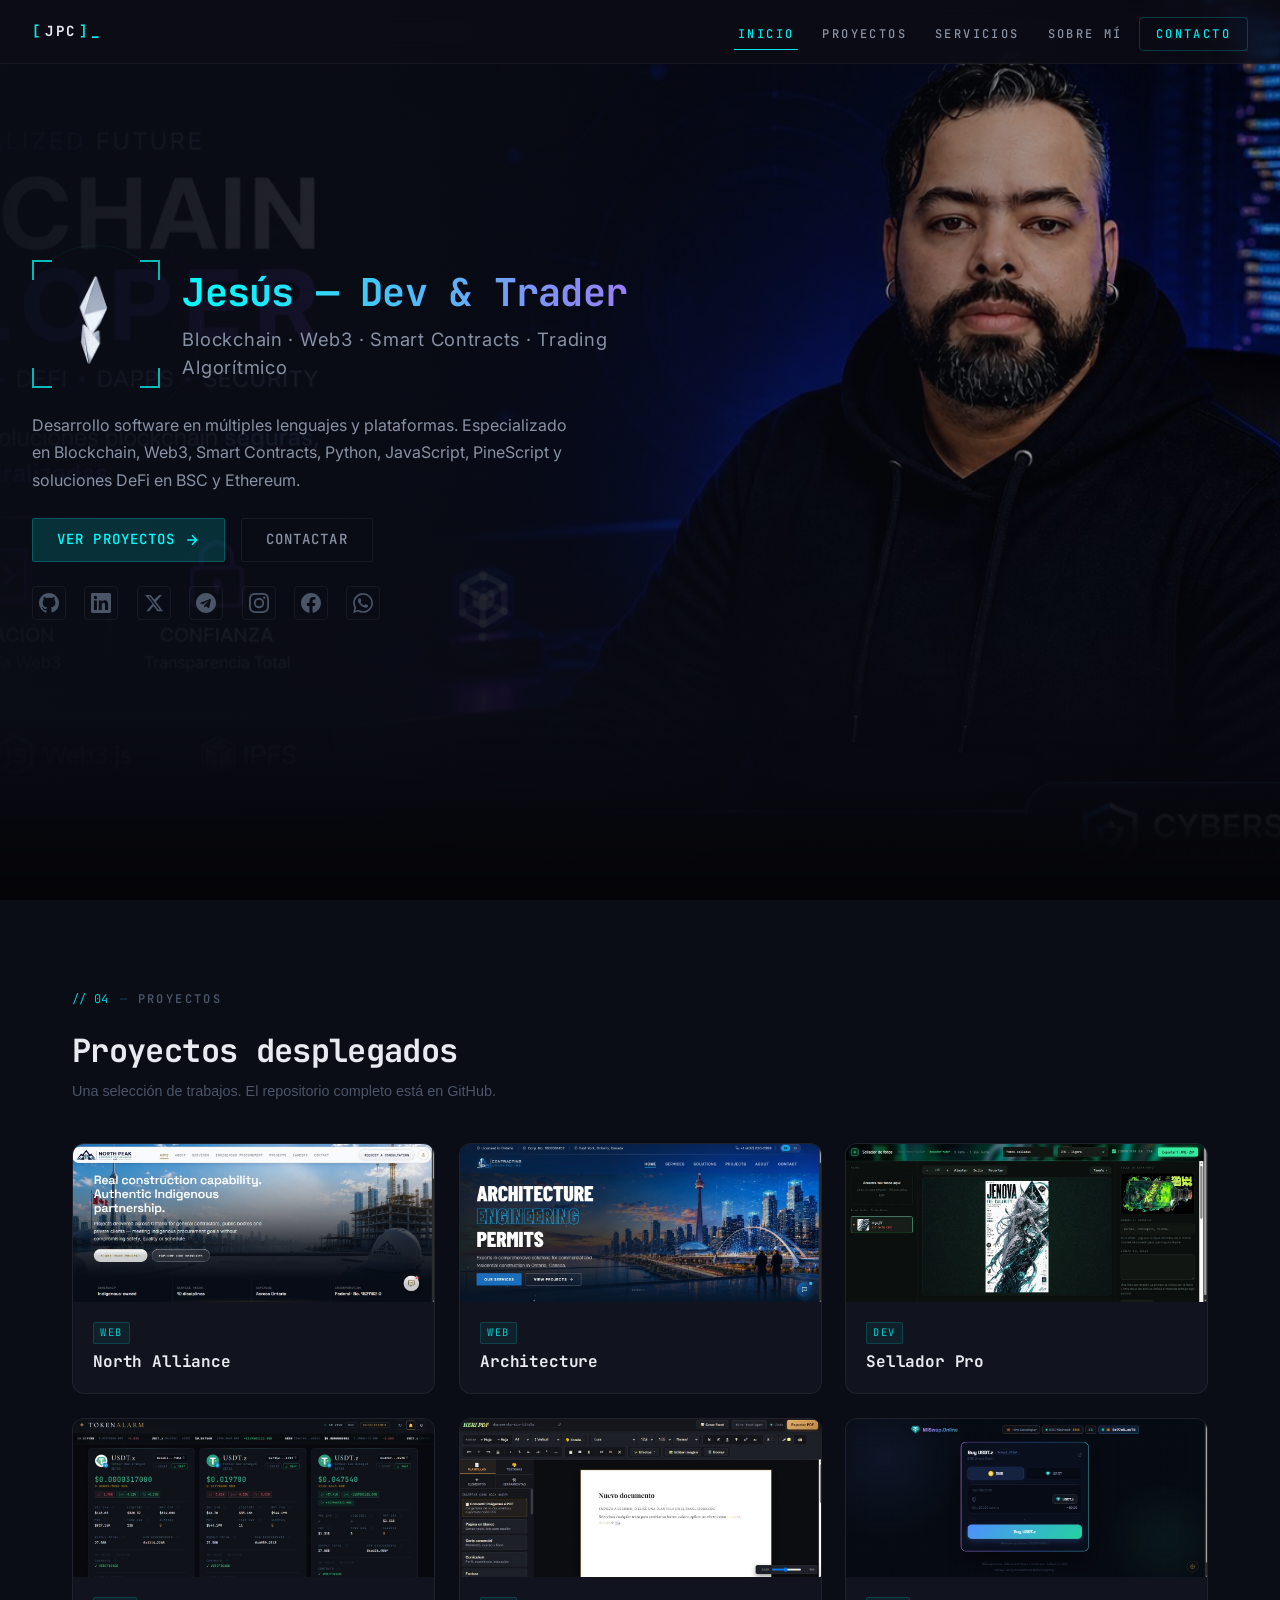
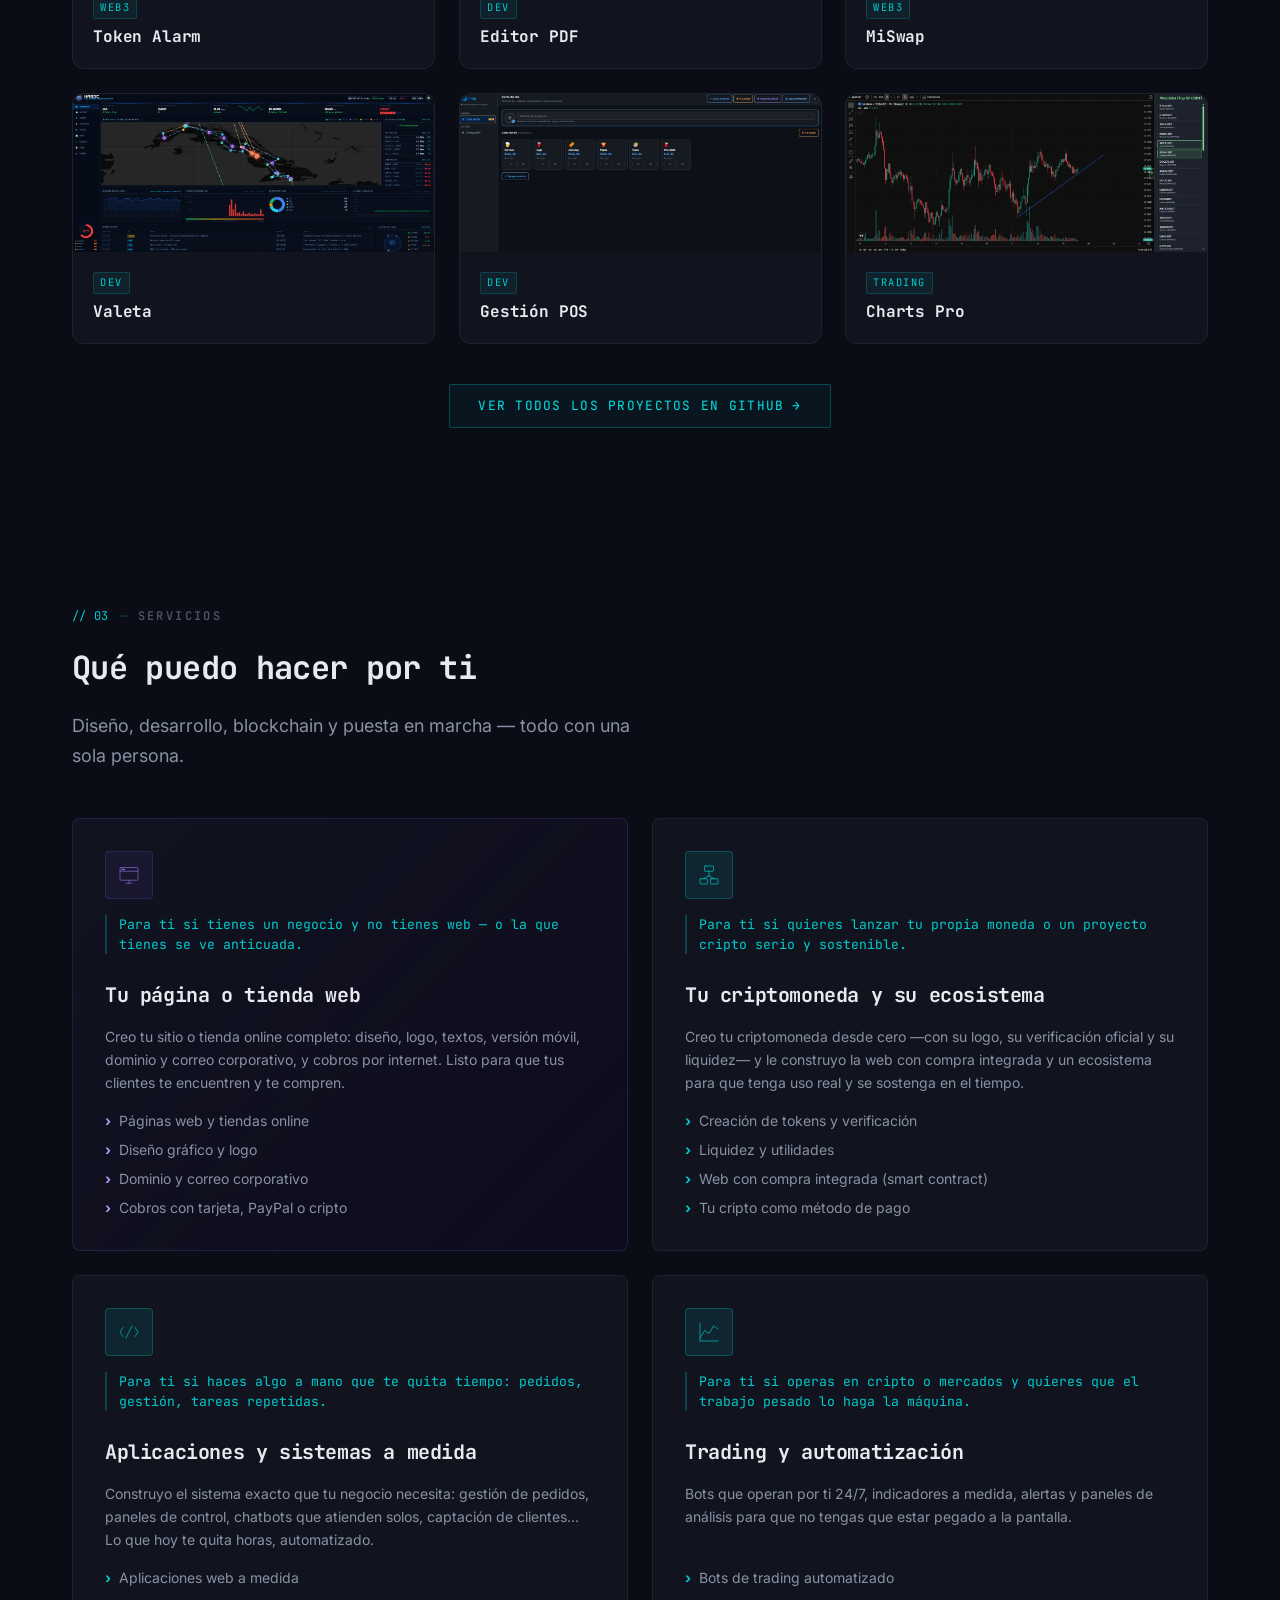
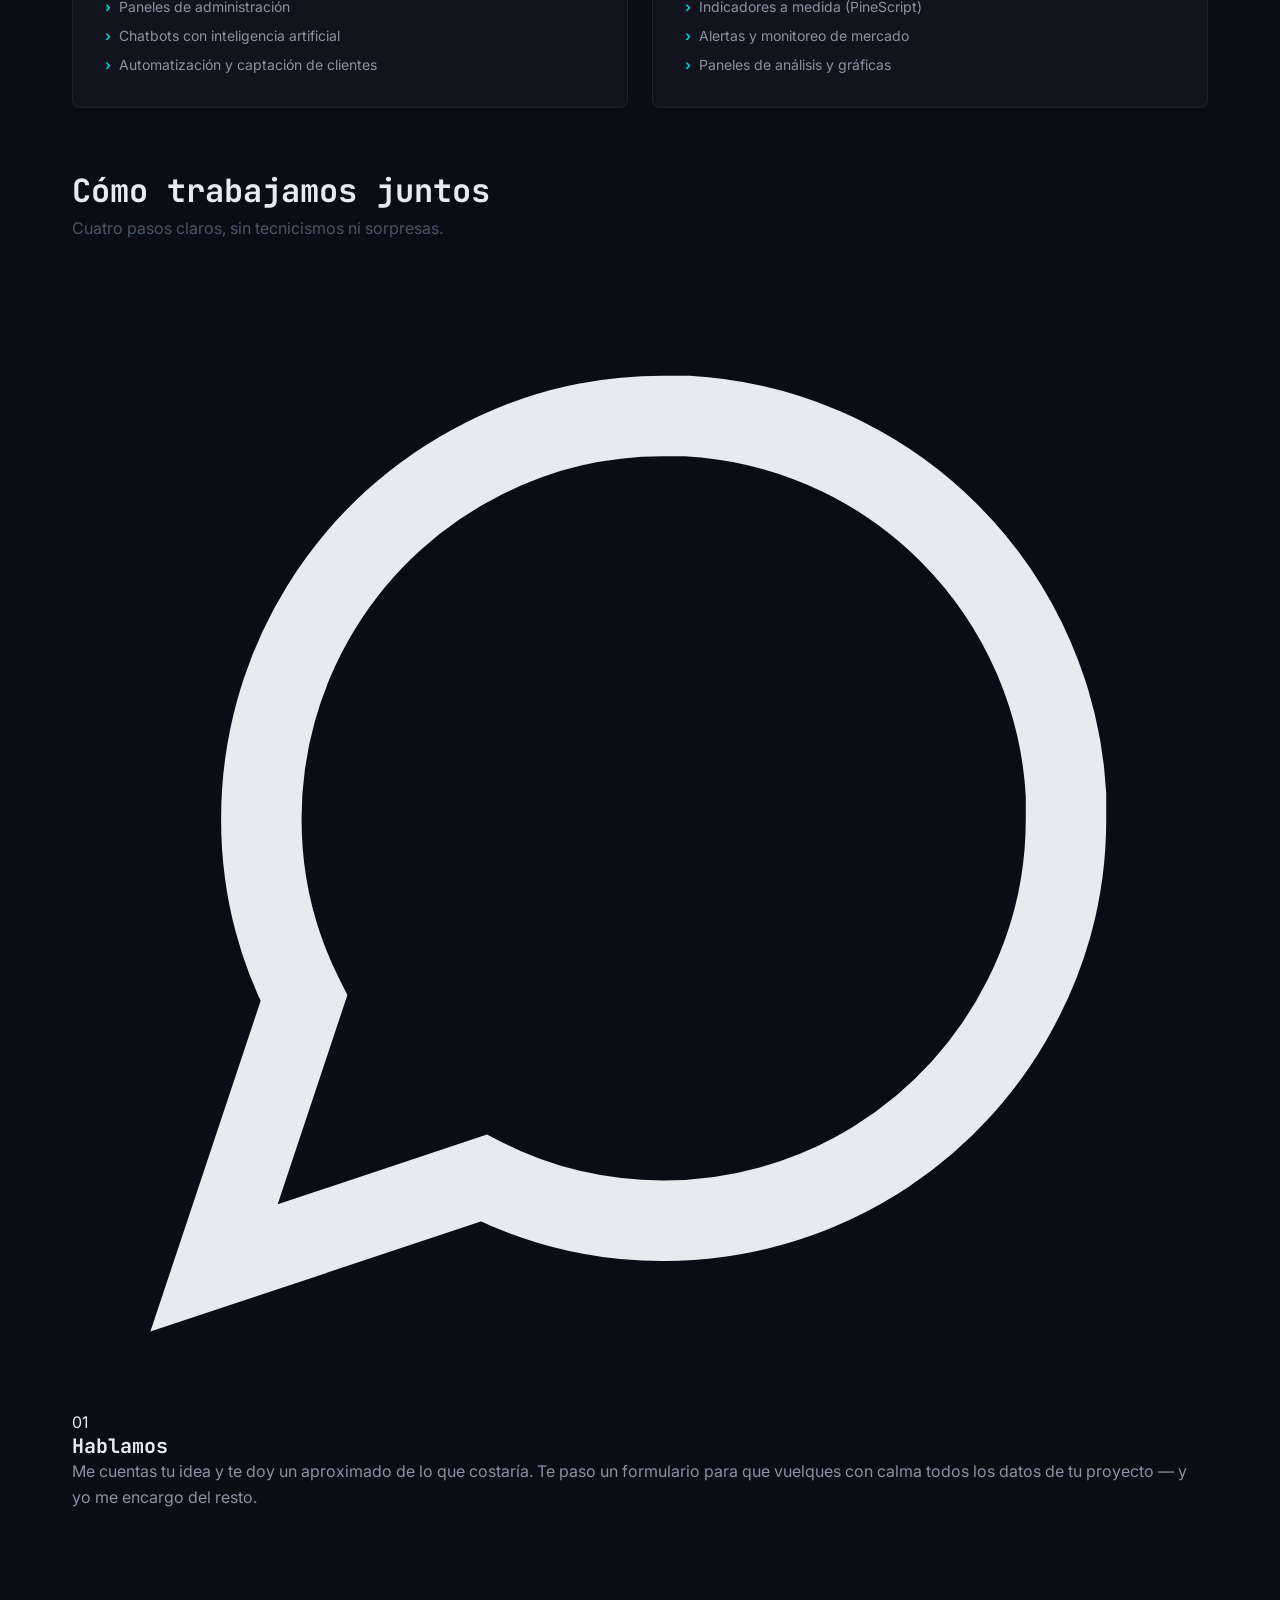
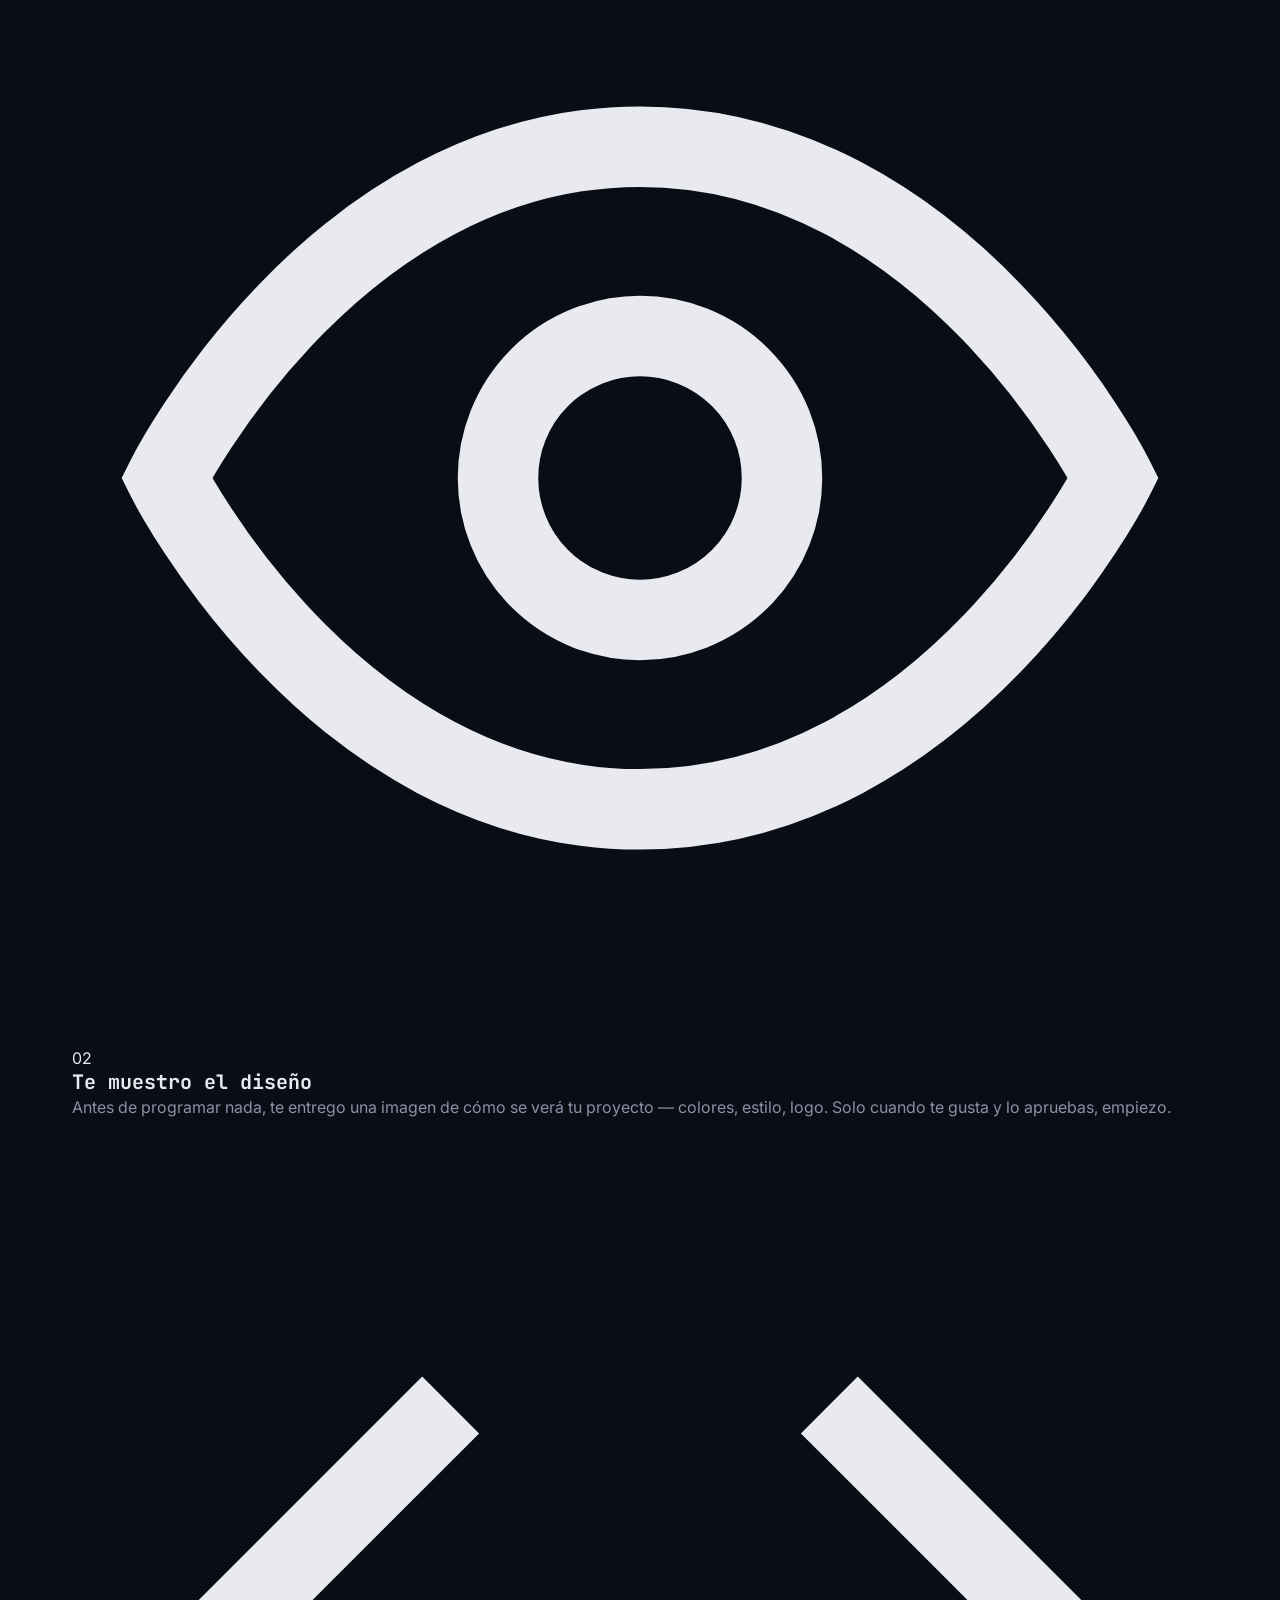
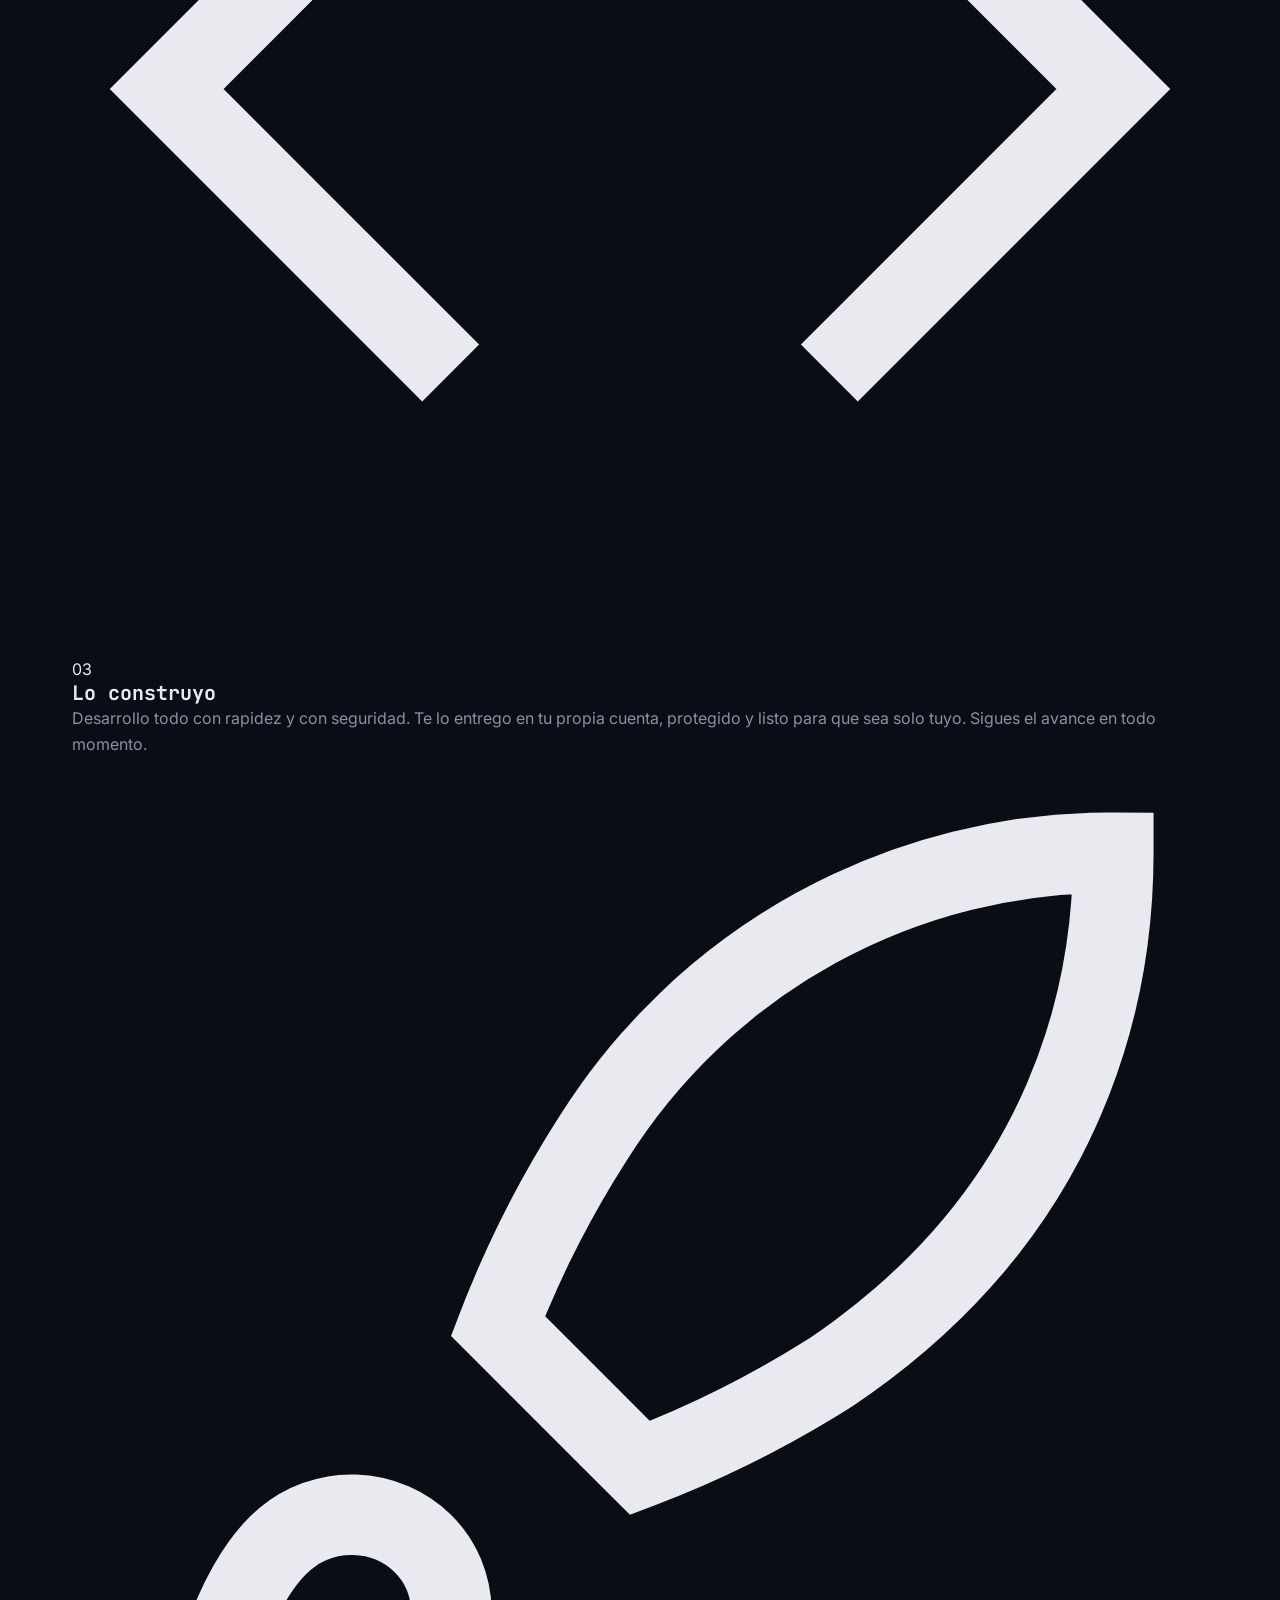
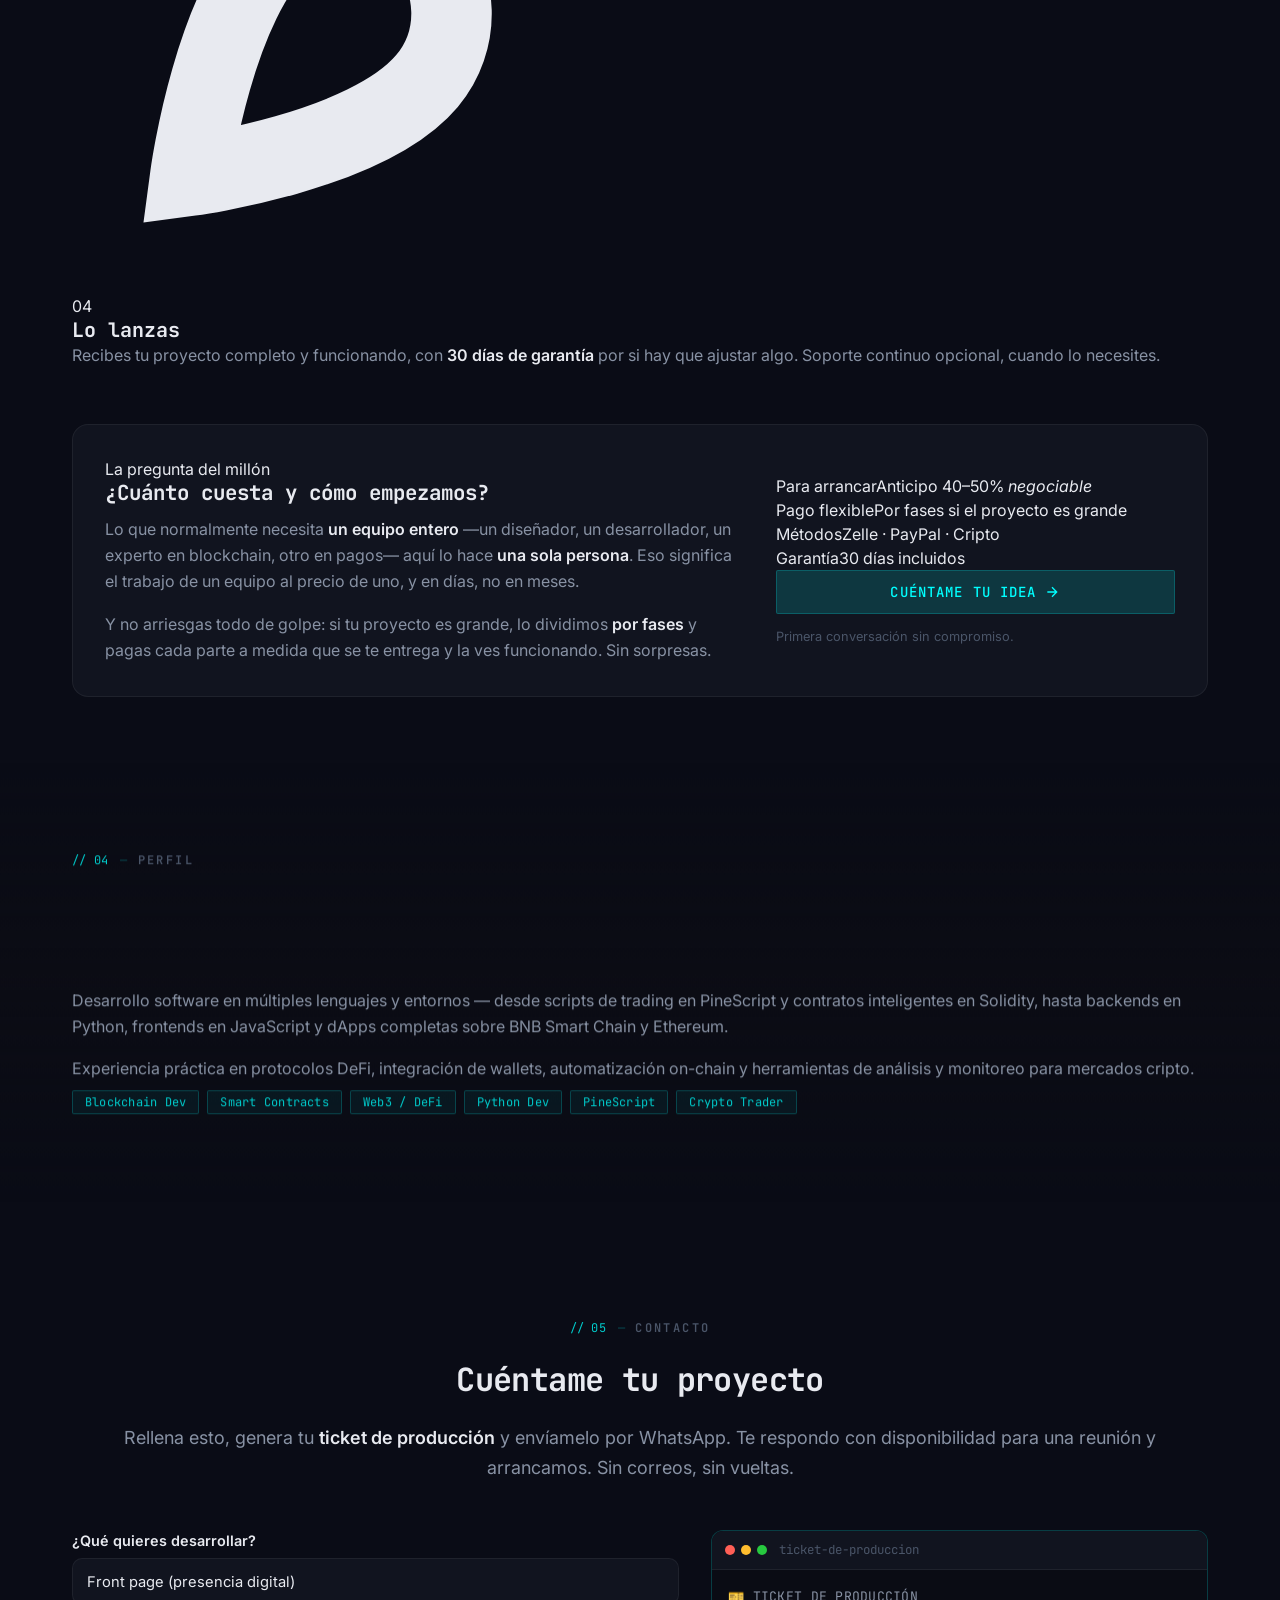
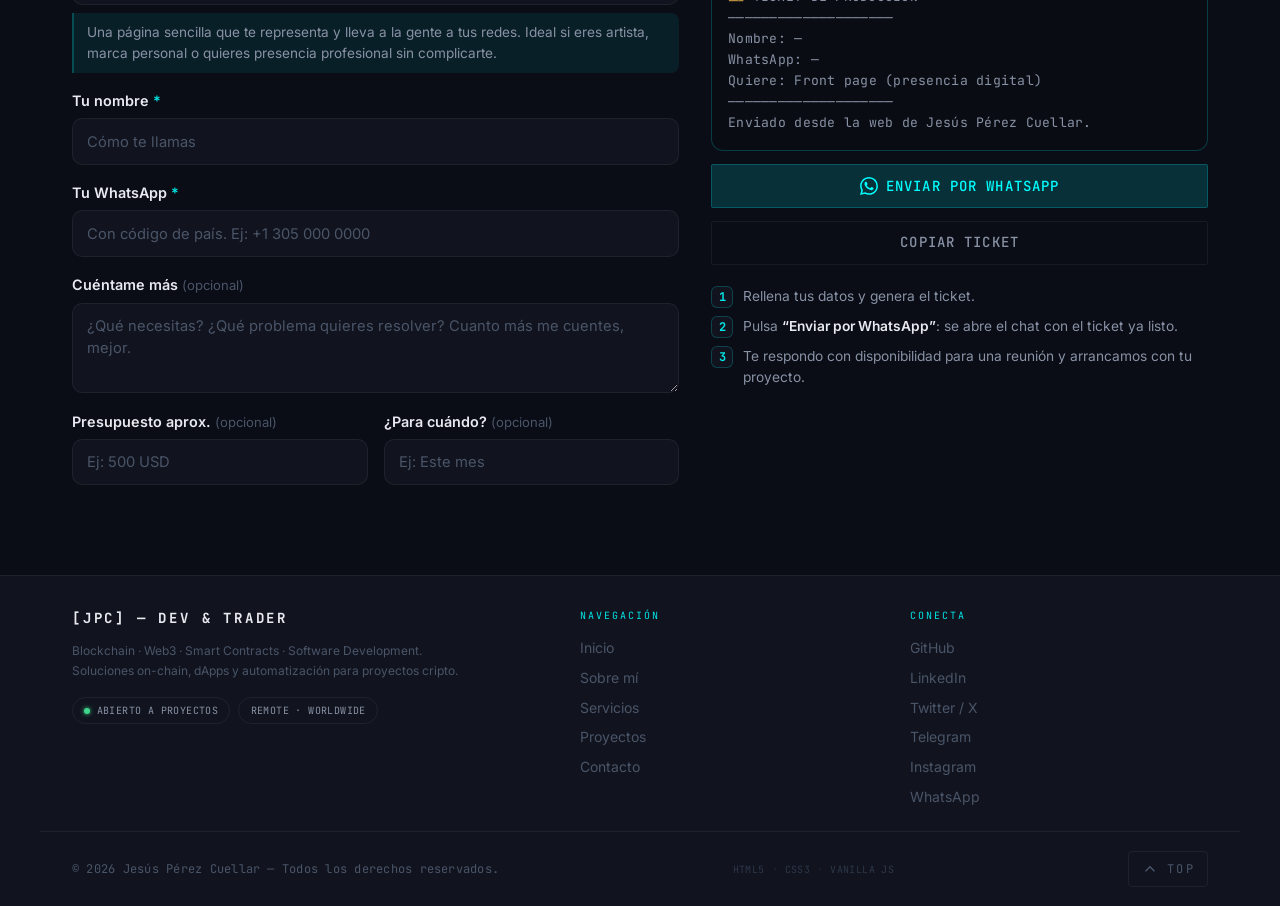
==== index.html @ fa1da93f "Add files via upload" ====
<!DOCTYPE html>
<!--
  ============================================================
  CYBER PORTFOLIO — F01 · index.html
  ============================================================
  VERSIÓN: 1.8.0  — Integración BookFolio v4 (galería + admin panel)
                     Eliminado bloque BOOKFOLIO duplicado tras el hero
                     y sección #projects estática. Ahora una sola
                     instancia de BookFolio entre SKILLS y BLOCKCHAIN.
  ============================================================
-->
<html lang="es">
<head>
  <meta charset="UTF-8">
  <meta name="viewport" content="width=device-width, initial-scale=1.0">
  <meta name="description" content="Desarrollador de software especializado en Blockchain, Web3, Smart Contracts, Python, JavaScript y PineScript. Soluciones de alto rendimiento en múltiples plataformas.">
  <meta name="keywords" content="desarrollo software, blockchain, web3, smart contracts, solidity, python, javascript, pinescript, DeFi, BSC, Ethereum">
  <meta name="author" content="Jesús Pérez Cuellar">
  <meta name="robots" content="index, follow">

  <!-- Open Graph / redes sociales -->
  <meta property="og:type" content="website">
  <meta property="og:url" content="https://jesusdevtrader.com/">
  <meta property="og:title" content="[JPC] — Dev & Trader">
  <meta property="og:description" content="Desarrollador especializado en Blockchain, Web3 y Smart Contracts.">
  <meta property="og:image" content="assets/banner/blockchain-developer-banner.jpg">

  <!-- Twitter Card -->
  <meta name="twitter:card" content="summary_large_image">
  <meta name="twitter:title" content="[JPC] — Dev & Trader">
  <meta name="twitter:description" content="Desarrollador especializado en Blockchain, Web3 y Smart Contracts.">

  <title>[JPC] — Dev & Trader</title>

  <!-- FAVICON -->
  <link rel="icon" type="image/svg+xml" href="assets/favicon.svg">
  <link rel="icon" type="image/png" sizes="32x32" href="assets/favicon-32.png">
  <link rel="apple-touch-icon" sizes="192x192" href="assets/favicon-192.png">

  <link rel="preconnect" href="https://fonts.googleapis.com">
  <link rel="preconnect" href="https://fonts.gstatic.com" crossorigin>
  <link href="https://fonts.googleapis.com/css2?family=Inter:wght@300;400;500;600;700&family=JetBrains+Mono:wght@400;500;700&display=swap" rel="stylesheet">

  <link rel="stylesheet" href="css/variables.css">
  <link rel="stylesheet" href="css/base.css">
  <link rel="stylesheet" href="css/layout.css">
  <link rel="stylesheet" href="css/components.css">
  <link rel="stylesheet" href="css/responsive.css">

  <style>
    /* ── LOADER ── */
    #loader {
      position: fixed;
      inset: 0;
      background: #050508;
      z-index: 9999;
      display: flex;
      flex-direction: column;
      align-items: center;
      justify-content: center;
      gap: 24px;
      transition: opacity 0.6s ease, visibility 0.6s ease;
    }
    #loader.hidden {
      opacity: 0;
      visibility: hidden;
    }
    .loader-logo {
      font-family: 'JetBrains Mono', monospace;
      font-size: 11px;
      letter-spacing: 4px;
      color: #00ffff;
      text-transform: uppercase;
    }
    .loader-bar-wrap {
      width: 200px;
      height: 2px;
      background: #1a1a2e;
      border-radius: 2px;
      overflow: hidden;
    }
    .loader-bar {
      height: 100%;
      background: linear-gradient(90deg, #00ffff, #7f5af0);
      border-radius: 2px;
      width: 0%;
      transition: width 0.2s ease;
    }
    .loader-percent {
      font-family: 'JetBrains Mono', monospace;
      font-size: 11px;
      color: #8892a4;
      letter-spacing: 2px;
    }
    @keyframes loaderFill {
      0%   { width: 0%; }
      60%  { width: 70%; }
      100% { width: 100%; }
    }

    /* ══════════════════════════════════════════════════════
       HERO LAYOUT — Desktop: 2 columnas lado a lado
       Mobile: columna única, GIF arriba, contenido abajo
       El responsive.css maneja ≤768px.
    ══════════════════════════════════════════════════════ */

    /* ══════════════════════════════════════════════════════
       HERO FUSIONADO — imagen de fondo + lockup izquierda + cintas
    ══════════════════════════════════════════════════════ */
    .section--hero {
      position: relative;
      display: flex !important;
      align-items: center;
      min-height: 100vh;
      padding: calc(var(--navbar-height) + 1.5rem) 0 0 !important;
      overflow: hidden;
    }

    /* Fondo imagen — SIN zoom ni hover */
    .hero-bg { position: absolute; inset: 0; z-index: 0; overflow: hidden; }
    .hero-bg-img {
      width: 100%; height: 100%;
      object-fit: cover;
      object-position: 72% center;
      display: block;
    }
    .hero-bg-scrim {
      position: absolute; inset: 0;
      background:
        linear-gradient(0deg, var(--color-bg-base) 0%, rgba(10,12,22,0) 16%),
        linear-gradient(90deg, rgba(10,12,22,0.96) 0%, rgba(10,12,22,0.88) 30%, rgba(10,12,22,0.48) 60%, rgba(10,12,22,0.12) 100%),
        linear-gradient(0deg, rgba(10,12,22,0.92) 0%, rgba(10,12,22,0.08) 44%);
    }

    /* Lockup: columna anclada a la izquierda */
    .hero-lockup {
      position: relative;
      z-index: 3;
      width: 100%;
      max-width: 660px;
      margin-right: auto;
      padding: 0 var(--container-padding);
      padding-bottom: clamp(80px, 12vh, 110px);
      display: flex;
      flex-direction: column;
      gap: 1.5rem;
    }

    /* GIF pequeño + nombre en fila */
    .hero-id { display: flex; align-items: center; gap: 1.4rem; }
    .hero-gif-wrapper {
      position: relative;
      width: 128px; height: 128px;
      flex-shrink: 0;
      aspect-ratio: 1 / 1;
      display: flex; align-items: center; justify-content: center;
    }
    .hero-gif-visual {
      position: absolute; inset: 0;
      width: 100%; height: 100%;
      object-fit: contain;
      mix-blend-mode: screen;
      pointer-events: none;
    }
    /* Halo orbital modesto alrededor del GIF pequeño */
    .hero-gif-wrapper .orbital-ring--1 { width: 158px; height: 158px; margin: -79px 0 0 -79px; }
    .hero-gif-wrapper .orbital-ring--2 { width: 210px; height: 210px; margin: -105px 0 0 -105px; }

    .hero-title { display: flex; flex-direction: column; gap: .2rem; margin: 0; }

    .hero-description { max-width: 540px; line-height: 1.7; margin: 0; }
    .hero-ctas   { display: flex; gap: 1rem; flex-wrap: wrap; justify-content: flex-start; }
    .hero-social { display: flex; gap: 1.15rem; flex-wrap: wrap; justify-content: flex-start; }

    /* Cintas dentro del hero, ancladas abajo */
    /* La cinta (.tmx) ya NO vive dentro del hero: es hermana entre
       secciones y se posiciona en components.css para puentearlas. */

    /* ── Responsive del hero fusionado ── */
    @media screen and (max-width: 768px) {
      .section--hero { padding-top: calc(var(--navbar-height-mobile, 64px) + 1rem) !important; }
      .hero-lockup { max-width: 100%; gap: 1.15rem; padding-bottom: 1rem; }
      .hero-id { gap: 1rem; }
      .hero-gif-wrapper { width: 94px !important; max-width: 94px !important; height: 94px !important; }
      .hero-gif-wrapper .orbital-ring--1 { width: 118px; height: 118px; margin: -59px 0 0 -59px; }
      .hero-gif-wrapper .orbital-ring--2 { width: 156px; height: 156px; margin: -78px 0 0 -78px; }
      .hero-bg-scrim {
        background:
          linear-gradient(180deg, rgba(10,12,22,0.62) 0%, rgba(10,12,22,0.82) 52%, rgba(10,12,22,0.96) 100%),
          linear-gradient(90deg, rgba(10,12,22,0.72), rgba(10,12,22,0.5));
      }
    }
    @media screen and (max-width: 480px) {
      .hero-gif-wrapper { width: 78px !important; max-width: 78px !important; height: 78px !important; }
      .hero-id { gap: .8rem; }
    }

    /* ── FOOTER corporativo ── */
    #footer { padding: 0 !important; }
    .footer-corp {
      max-width: var(--container-max);
      margin: 0 auto;
      padding: var(--space-8, 3rem) var(--container-padding) var(--space-6, 2rem);
      display: grid;
      grid-template-columns: 1.6fr 1fr 1fr;
      gap: var(--space-8, 3rem);
      align-items: start;
    }
    .footer-brand { max-width: 42ch; }
    .footer-logo {
      font-family: var(--font-display);
      font-size: var(--text-sm);
      font-weight: var(--weight-bold);
      letter-spacing: var(--tracking-widest);
      text-transform: uppercase;
      color: var(--color-text-primary);
      display: block;
      margin-bottom: 0.75rem;
    }
    .footer-tagline {
      font-family: var(--font-body);
      font-size: var(--text-xs);
      line-height: 1.7;
      color: var(--color-text-muted);
      margin: 0 0 1rem;
    }
    .footer-badges { display: flex; flex-wrap: wrap; gap: 0.5rem; }
    .footer-badge {
      display: inline-flex;
      align-items: center;
      gap: 0.4rem;
      font-family: var(--font-mono);
      font-size: var(--text-2xs);
      letter-spacing: var(--tracking-wide);
      text-transform: uppercase;
      color: var(--color-text-secondary);
      border: 1px solid var(--color-border);
      border-radius: var(--radius-full, 999px);
      padding: 0.3rem 0.7rem;
    }
    .footer-col-title {
      font-family: var(--font-mono);
      font-size: var(--text-2xs);
      letter-spacing: var(--tracking-widest);
      text-transform: uppercase;
      color: var(--color-cyan-400);
      display: block;
      margin-bottom: 0.9rem;
    }
    .footer-nav { display: flex; flex-direction: column; gap: 0.55rem; }
    .footer-nav a {
      font-family: var(--font-body);
      font-size: var(--text-sm);
      color: var(--color-text-muted);
      text-decoration: none;
      width: fit-content;
      transition: color var(--duration-fast, .2s) ease, transform var(--duration-fast, .2s) ease;
    }
    .footer-nav a:hover {
      color: var(--color-cyan-400);
      transform: translateX(3px);
    }
    .footer-bottom {
      max-width: var(--container-max);
      margin: 0 auto;
      padding: 1.2rem var(--container-padding);
      border-top: 1px solid var(--color-border);
      display: flex;
      align-items: center;
      justify-content: space-between;
      gap: 1rem;
      flex-wrap: wrap;
    }
    .footer-copy {
      font-family: var(--font-mono);
      font-size: var(--text-xs);
      color: var(--color-text-muted);
      letter-spacing: var(--tracking-code, 0);
    }
    @media screen and (max-width: 768px) {
      .footer-corp { grid-template-columns: 1fr; gap: 2rem; }
      .footer-bottom { flex-direction: column; align-items: flex-start; }
    }
  </style>
</head>

<body>

  <div id="loader" role="status" aria-label="Cargando portfolio">
    <div class="loader-logo">[ INICIALIZANDO SISTEMA ]</div>
    <div class="loader-bar-wrap">
      <div class="loader-bar" id="loader-bar"></div>
    </div>
    <div class="loader-percent" id="loader-percent">0%</div>
  </div>

  <script>
    /* Loader autónomo: la barra y el % progresan siempre, aunque el resto
       de módulos tarde. Sube al 90% mientras carga y completa al 'load'. */
    (function () {
      var el  = document.getElementById('loader');
      var bar = document.getElementById('loader-bar');
      var num = document.getElementById('loader-percent');
      if (!el) return;
      var p = 0, done = false;
      function set(v){ p = v; if (bar) bar.style.width = v + '%'; if (num) num.textContent = Math.round(v) + '%'; }
      set(0);
      var creep = setInterval(function () {
        if (done) return;
        p = Math.min(90, p + Math.max(0.6, (90 - p) * 0.06));
        set(p);
      }, 40);
      function finish () {
        if (done) return; done = true; clearInterval(creep);
        var fill = setInterval(function () {
          p = Math.min(100, p + 4); set(p);
          if (p >= 100) { clearInterval(fill); setTimeout(function(){ el.classList.add('hidden'); }, 300); }
        }, 20);
      }
      window.addEventListener('load', function () { setTimeout(finish, 400); });
      setTimeout(finish, 6000);
    })();
  </script>

  <div id="custom-cursor" aria-hidden="true">
    <div id="cursor-dot"></div>
    <div id="cursor-ring"></div>
  </div>

  <canvas id="bg-canvas" aria-hidden="true"></canvas>

  <header id="navbar" role="banner">
    <nav class="nav-container" role="navigation" aria-label="Navegación principal">

      <a href="#inicio" class="nav-logo" aria-label="Ir al inicio">
        <span class="nav-logo-bracket">[</span>
        <span class="nav-logo-text" id="nav-logo-text">JPC</span>
        <span class="nav-logo-bracket">]</span>
        <span class="nav-logo-cursor" aria-hidden="true">_</span>
      </a>

      <ul class="nav-links" role="list">
        <li><a href="#inicio"     class="nav-link" data-section="inicio">Inicio</a></li>
        <li><a href="#projects"   class="nav-link" data-section="projects">Proyectos</a></li>
        <li><a href="#services"   class="nav-link" data-section="services">Servicios</a></li>
        <li><a href="#about"      class="nav-link" data-section="about">Sobre mí</a></li>
        <li><a href="#contact"    class="nav-link nav-link--cta" data-section="contact">Contacto</a></li>
      </ul>


      <button class="nav-toggle" id="nav-toggle" aria-expanded="false" aria-controls="nav-links-mobile" aria-label="Abrir menú">
        <span></span><span></span><span></span>
      </button>

    </nav>

    <div class="nav-mobile" id="nav-links-mobile" role="dialog" aria-modal="true" aria-label="Menú de navegación" hidden>
      <ul role="list">
        <li><a href="#inicio"     class="nav-mobile-link">Inicio</a></li>
        <li><a href="#projects"   class="nav-mobile-link">Proyectos</a></li>
        <li><a href="#services"   class="nav-mobile-link">Servicios</a></li>
        <li><a href="#about"      class="nav-mobile-link">Sobre mí</a></li>
        <li><a href="#contact"    class="nav-mobile-link">Contacto</a></li>
      </ul>
    </div>
  </header>

  <main id="main-content" role="main">

    <!-- ═══════════════════════════════════════════════════════
         HERO FUSIONADO — imagen de fondo + lockup izquierda + cintas
    ═══════════════════════════════════════════════════════ -->
    <section id="inicio" class="section section--hero" data-animate="hero" aria-label="Presentación principal">

      <!-- Fondo: imagen de portada (sin efecto de zoom) -->
      <div class="hero-bg" aria-hidden="true">
        <img src="assets/banner/blockchain-developer-banner.jpg" alt="" class="hero-bg-img" loading="eager" decoding="async">
        <div class="hero-bg-scrim"></div>
      </div>

      <!-- Contenido anclado a la izquierda -->
      <div class="hero-lockup">

        <div class="hero-id">
          <div class="hero-gif-wrapper">
            <img id="hero-gif" class="hero-gif-visual" src="assets/hero-visual.gif" alt="" loading="eager" decoding="async">
            <div class="robot-hud" aria-hidden="true">
              <div class="hud-corner hud-corner--tl"></div>
              <div class="hud-corner hud-corner--tr"></div>
              <div class="hud-corner hud-corner--bl"></div>
              <div class="hud-corner hud-corner--br"></div>
            </div>
            <div class="orbital-ring orbital-ring--1" aria-hidden="true"></div>
            <div class="orbital-ring orbital-ring--2" aria-hidden="true"></div>
          </div>
          <h1 class="hero-title">
            <span class="hero-title-name" id="hero-name">Jesús — Dev &amp; Trader</span>
            <span class="hero-title-role">Blockchain · Web3 · Smart Contracts · Trading Algorítmico</span>
          </h1>
        </div>

        <p class="hero-description">
          Desarrollo software en múltiples lenguajes y plataformas.
          Especializado en Blockchain, Web3, Smart Contracts, Python,
          JavaScript, PineScript y soluciones DeFi en BSC y Ethereum.
        </p>

        <div class="hero-ctas">
          <a href="#projects" class="btn btn--primary">
            <span>Ver proyectos</span>
            <svg width="16" height="16" viewBox="0 0 24 24" fill="none" stroke="currentColor" stroke-width="2" aria-hidden="true">
              <path d="M5 12h14M12 5l7 7-7 7"/>
            </svg>
          </a>
          <a href="#contact" class="btn btn--ghost">Contactar</a>
        </div>

        <div class="hero-social" aria-label="Perfiles profesionales">
                  <a href="https://github.com/CyberSecureAID" class="social-link" target="_blank" rel="noopener" aria-label="GitHub">
                    <svg width="20" height="20" viewBox="0 0 24 24" fill="currentColor" aria-hidden="true">
                      <path d="M12 0C5.37 0 0 5.37 0 12c0 5.31 3.435 9.795 8.205 11.385.6.105.825-.255.825-.57 0-.285-.015-1.23-.015-2.235-3.015.555-3.795-.735-4.035-1.41-.135-.345-.72-1.41-1.23-1.695-.42-.225-1.02-.78-.015-.795.945-.015 1.62.87 1.845 1.23 1.08 1.815 2.805 1.305 3.495.99.105-.78.42-1.305.765-1.605-2.67-.3-5.46-1.335-5.46-5.925 0-1.305.465-2.385 1.23-3.225-.12-.3-.54-1.53.12-3.18 0 0 1.005-.315 3.3 1.23.96-.27 1.98-.405 3-.405s2.04.135 3 .405c2.295-1.56 3.3-1.23 3.3-1.23.66 1.65.24 2.88.12 3.18.765.84 1.23 1.905 1.23 3.225 0 4.605-2.805 5.625-5.475 5.925.435.375.81 1.095.81 2.22 0 1.605-.015 2.895-.015 3.3 0 .315.225.69.825.57A12.02 12.02 0 0 0 24 12c0-6.63-5.37-12-12-12z"/>
                    </svg>
                  </a>
                  <a href="https://www.linkedin.com/in/JesusDevTrader" class="social-link" target="_blank" rel="noopener" aria-label="LinkedIn">
                    <svg width="20" height="20" viewBox="0 0 24 24" fill="currentColor" aria-hidden="true">
                      <path d="M20.447 20.452h-3.554v-5.569c0-1.328-.027-3.037-1.852-3.037-1.853 0-2.136 1.445-2.136 2.939v5.667H9.351V9h3.414v1.561h.046c.477-.9 1.637-1.85 3.37-1.85 3.601 0 4.267 2.37 4.267 5.455v6.286zM5.337 7.433a2.062 2.062 0 0 1-2.063-2.065 2.064 2.064 0 1 1 2.063 2.065zm1.782 13.019H3.555V9h3.564v11.452zM22.225 0H1.771C.792 0 0 .774 0 1.729v20.542C0 23.227.792 24 1.771 24h20.451C23.2 24 24 23.227 24 22.271V1.729C24 .774 23.2 0 22.222 0h.003z"/>
                    </svg>
                  </a>
                  <a href="https://x.com/JesusDevTrader" class="social-link" target="_blank" rel="noopener" aria-label="X / Twitter">
                    <svg width="20" height="20" viewBox="0 0 24 24" fill="currentColor" aria-hidden="true">
                      <path d="M18.244 2.25h3.308l-7.227 8.26 8.502 11.24H16.17l-4.714-6.231-5.401 6.231H2.748l7.73-8.835L1.254 2.25H8.08l4.253 5.622zm-1.161 17.52h1.833L7.084 4.126H5.117z"/>
                    </svg>
                  </a>
                  <a href="https://t.me/JesusDevTrader" class="social-link" target="_blank" rel="noopener" aria-label="Telegram">
                    <svg width="20" height="20" viewBox="0 0 24 24" fill="currentColor" aria-hidden="true">
                      <path d="M12 0C5.373 0 0 5.373 0 12s5.373 12 12 12 12-5.373 12-12S18.627 0 12 0zm5.894 8.221l-1.97 9.28c-.145.658-.537.818-1.084.508l-3-2.21-1.447 1.394c-.16.16-.295.295-.605.295l.213-3.053 5.56-5.023c.242-.213-.054-.333-.373-.12l-6.871 4.326-2.962-.924c-.643-.204-.657-.643.136-.953l11.57-4.461c.537-.194 1.006.131.833.941z"/>
                    </svg>
                  </a>
                  <a href="https://www.instagram.com/jesusdevtrader/" class="social-link" target="_blank" rel="noopener" aria-label="Instagram">
                    <svg width="20" height="20" viewBox="0 0 24 24" fill="currentColor" aria-hidden="true">
                      <path d="M12 2.163c3.204 0 3.584.012 4.85.07 3.252.148 4.771 1.691 4.919 4.919.058 1.265.069 1.645.069 4.849 0 3.205-.012 3.584-.069 4.849-.149 3.225-1.664 4.771-4.919 4.919-1.266.058-1.644.07-4.85.07-3.204 0-3.584-.012-4.849-.07-3.26-.149-4.771-1.699-4.919-4.92-.058-1.265-.07-1.644-.07-4.849 0-3.204.013-3.583.07-4.849.149-3.227 1.664-4.771 4.919-4.919 1.266-.057 1.645-.069 4.849-.069zM12 0C8.741 0 8.333.014 7.053.072 2.695.272.273 2.69.073 7.052.014 8.333 0 8.741 0 12c0 3.259.014 3.668.072 4.948.2 4.358 2.618 6.78 6.98 6.98C8.333 23.986 8.741 24 12 24c3.259 0 3.668-.014 4.948-.072 4.354-.2 6.782-2.618 6.979-6.98.059-1.28.073-1.689.073-4.948 0-3.259-.014-3.667-.072-4.947-.196-4.354-2.617-6.78-6.979-6.98C15.668.014 15.259 0 12 0zm0 5.838a6.162 6.162 0 1 0 0 12.324 6.162 6.162 0 0 0 0-12.324zM12 16a4 4 0 1 1 0-8 4 4 0 0 1 0 8zm6.406-11.845a1.44 1.44 0 1 0 0 2.881 1.44 1.44 0 0 0 0-2.881z"/>
                    </svg>
                  </a>
                  <a href="https://www.facebook.com/JesusDevTrader/" class="social-link" target="_blank" rel="noopener" aria-label="Facebook">
                    <svg width="20" height="20" viewBox="0 0 24 24" fill="currentColor" aria-hidden="true">
                      <path d="M24 12.073c0-6.627-5.373-12-12-12s-12 5.373-12 12c0 5.99 4.388 10.954 10.125 11.854v-8.385H7.078v-3.47h3.047V9.43c0-3.007 1.792-4.669 4.533-4.669 1.312 0 2.686.235 2.686.235v2.953H15.83c-1.491 0-1.956.925-1.956 1.874v2.25h3.328l-.532 3.47h-2.796v8.385C19.612 23.027 24 18.062 24 12.073z"/>
                    </svg>
                  </a>
                  <a href="https://wa.me/5358648458" class="social-link social-link--whatsapp" target="_blank" rel="noopener" aria-label="WhatsApp">
                    <svg width="20" height="20" viewBox="0 0 24 24" fill="currentColor" aria-hidden="true">
                      <path d="M17.472 14.382c-.297-.149-1.758-.867-2.03-.967-.273-.099-.471-.148-.67.15-.197.297-.767.966-.94 1.164-.173.199-.347.223-.644.075-.297-.15-1.255-.463-2.39-1.475-.883-.788-1.48-1.761-1.653-2.059-.173-.297-.018-.458.13-.606.134-.133.298-.347.446-.52.149-.174.198-.298.298-.497.099-.198.05-.371-.025-.52-.075-.149-.669-1.612-.916-2.207-.242-.579-.487-.5-.669-.51-.173-.008-.371-.01-.57-.01-.198 0-.52.074-.792.372-.272.297-1.04 1.016-1.04 2.479 0 1.462 1.065 2.875 1.213 3.074.149.198 2.096 3.2 5.077 4.487.709.306 1.262.489 1.694.625.712.227 1.36.195 1.871.118.571-.085 1.758-.719 2.006-1.413.248-.694.248-1.289.173-1.413-.074-.124-.272-.198-.57-.347m-5.421 7.403h-.004a9.87 9.87 0 0 1-5.031-1.378l-.361-.214-3.741.982.998-3.648-.235-.374a9.86 9.86 0 0 1-1.51-5.26c.001-5.45 4.436-9.884 9.888-9.884 2.64 0 5.122 1.03 6.988 2.898a9.825 9.825 0 0 1 2.893 6.994c-.003 5.45-4.437 9.884-9.885 9.884m8.413-18.297A11.815 11.815 0 0 0 12.05 0C5.495 0 .16 5.335.157 11.892c0 2.096.547 4.142 1.588 5.945L.057 24l6.305-1.654a11.882 11.882 0 0 0 5.683 1.448h.005c6.554 0 11.89-5.335 11.893-11.893a11.821 11.821 0 0 0-3.48-8.413z"/>
                    </svg>
                  </a>
                </div>



      </div><!-- /hero-lockup -->
      <!-- Barra full-width al fondo del hero -->
      <div class="hero-bar" aria-label="Confianza y disponibilidad">
        <div class="hero-bar-inner">
          <a href="https://github.com/CyberSecureAID" target="_blank" rel="noopener" class="hero-bar-gh">
            <svg width="18" height="18" viewBox="0 0 24 24" fill="currentColor" aria-hidden="true"><path d="M12 0C5.37 0 0 5.37 0 12c0 5.31 3.435 9.795 8.205 11.385.6.105.825-.255.825-.57 0-.285-.015-1.23-.015-2.235-3.015.555-3.795-.735-4.035-1.41-.135-.345-.72-1.41-1.23-1.695-.42-.225-1.02-.78-.015-.795.945-.015 1.62.87 1.845 1.23 1.08 1.815 2.805 1.305 3.495.99.105-.78.42-1.305.765-1.605-2.67-.3-5.46-1.335-5.46-5.925 0-1.305.465-2.385 1.23-3.225-.12-.3-.54-1.53.12-3.18 0 0 1.005-.315 3.3 1.23.96-.27 1.98-.405 3-.405s2.04.135 3 .405c2.295-1.56 3.3-1.23 3.3-1.23.66 1.65.24 2.88.12 3.18.765.84 1.23 1.905 1.23 3.225 0 4.605-2.805 5.625-5.475 5.925.435.375.81 1.095.81 2.22 0 1.605-.015 2.895-.015 3.3 0 .315.225.69.825.57A12.02 12.02 0 0 0 24 12c0-6.63-5.37-12-12-12z"/></svg>
            <span>Ver mi código en GitHub</span><span class="hero-bar-arrow" aria-hidden="true">→</span>
          </a>
          <div class="hero-bar-facts">
            <span class="hero-bar-fact"><b>Full-Stack Senior</b></span>
            <span class="hero-bar-div" aria-hidden="true"></span>
            <span class="hero-bar-fact">Blockchain · Web · Trading</span>
            <span class="hero-bar-div" aria-hidden="true"></span>
            <span class="hero-bar-fact"><b>5+</b> años</span>
          </div>
          <div class="hero-bar-avail"><span class="hero-bar-dot" aria-hidden="true"></span>Disponible · Remote</div>
        </div>
      </div>



    </section><!-- /hero -->





    <!-- ═══════════════════════════════════════════════════════
         BOOKFOLIO — Galería de proyectos con panel admin oculto
         Para abrir el admin: 5 clicks en la esquina inferior izquierda.
         Datos persistidos en localStorage ('bookfolio_projects').
    ═══════════════════════════════════════════════════════ -->
    <section id="projects" class="section section--projects" aria-label="Proyectos y productos">
      <div id="portfolio"></div>
    </section>

    <!-- ═══════════════════════════════════════════════════════
         SERVICES
    ═══════════════════════════════════════════════════════ -->
    <section id="services" class="section section--services" data-animate="fade-up" aria-label="Servicios profesionales">
      <div class="section-container">

        <div class="section-eyebrow">
          <span class="eyebrow-code">// 03</span>
          <span class="eyebrow-title">SERVICIOS</span>
        </div>
        <h2 class="section-title">Qué puedo hacer por ti</h2>
        <p class="section-subtitle">Diseño, desarrollo, blockchain y puesta en marcha — todo con una sola persona.</p>

        <div class="services-grid" role="list">

          <article class="service-card service-card--featured" role="listitem" tabindex="0" aria-label="Servicio: Tu página o tienda web">
            <div class="service-icon-wrap" aria-hidden="true">
              <svg class="service-icon" viewBox="0 0 64 64" fill="none" stroke="currentColor" stroke-width="1.5">
                <rect x="8" y="12" width="48" height="34" rx="3"/>
                <line x1="8" y1="22" x2="56" y2="22"/>
                <circle cx="14" cy="17" r="1.4" fill="currentColor"/><circle cx="19" cy="17" r="1.4" fill="currentColor"/>
                <line x1="24" y1="54" x2="40" y2="54"/><line x1="32" y1="46" x2="32" y2="54"/>
              </svg>
            </div>
            <span class="service-forwho">Para ti si tienes un negocio y no tienes web — o la que tienes se ve anticuada.</span>
            <h3 class="service-title">Tu página o tienda web</h3>
            <p class="service-desc">Creo tu sitio o tienda online completo: diseño, logo, textos, versión móvil, dominio y correo corporativo, y cobros por internet. Listo para que tus clientes te encuentren y te compren.</p>
            <ul class="service-list" aria-label="Incluye">
              <li>Páginas web y tiendas online</li>
              <li>Diseño gráfico y logo</li>
              <li>Dominio y correo corporativo</li>
              <li>Cobros con tarjeta, PayPal o cripto</li>
            </ul>
          </article>

          <article class="service-card" role="listitem" tabindex="0" aria-label="Servicio: Tu criptomoneda y su ecosistema">
            <div class="service-icon-wrap" aria-hidden="true">
              <svg class="service-icon" viewBox="0 0 64 64" fill="none" stroke="currentColor" stroke-width="1.5">
                <rect x="20" y="8"  width="24" height="14" rx="2"/>
                <rect x="8"  y="42" width="20" height="14" rx="2"/>
                <rect x="36" y="42" width="20" height="14" rx="2"/>
                <line x1="32" y1="22" x2="32" y2="34"/>
                <line x1="32" y1="34" x2="18" y2="42"/>
                <line x1="32" y1="34" x2="46" y2="42"/>
              </svg>
            </div>
            <span class="service-forwho">Para ti si quieres lanzar tu propia moneda o un proyecto cripto serio y sostenible.</span>
            <h3 class="service-title">Tu criptomoneda y su ecosistema</h3>
            <p class="service-desc">Creo tu criptomoneda desde cero —con su logo, su verificación oficial y su liquidez— y le construyo la web con compra integrada y un ecosistema para que tenga uso real y se sostenga en el tiempo.</p>
            <ul class="service-list" aria-label="Incluye">
              <li>Creación de tokens y verificación</li>
              <li>Liquidez y utilidades</li>
              <li>Web con compra integrada (smart contract)</li>
              <li>Tu cripto como método de pago</li>
            </ul>
          </article>

          <article class="service-card" role="listitem" tabindex="0" aria-label="Servicio: Aplicaciones y sistemas a medida">
            <div class="service-icon-wrap" aria-hidden="true">
              <svg class="service-icon" viewBox="0 0 64 64" fill="none" stroke="currentColor" stroke-width="1.5">
                <polyline points="16,20 8,32 16,44"/>
                <polyline points="48,20 56,32 48,44"/>
                <line x1="24" y1="48" x2="40" y2="16"/>
              </svg>
            </div>
            <span class="service-forwho">Para ti si haces algo a mano que te quita tiempo: pedidos, gestión, tareas repetidas.</span>
            <h3 class="service-title">Aplicaciones y sistemas a medida</h3>
            <p class="service-desc">Construyo el sistema exacto que tu negocio necesita: gestión de pedidos, paneles de control, chatbots que atienden solos, captación de clientes… Lo que hoy te quita horas, automatizado.</p>
            <ul class="service-list" aria-label="Incluye">
              <li>Aplicaciones web a medida</li>
              <li>Paneles de administración</li>
              <li>Chatbots con inteligencia artificial</li>
              <li>Automatización y captación de clientes</li>
            </ul>
          </article>

          <article class="service-card" role="listitem" tabindex="0" aria-label="Servicio: Trading y automatización">
            <div class="service-icon-wrap" aria-hidden="true">
              <svg class="service-icon" viewBox="0 0 64 64" fill="none" stroke="currentColor" stroke-width="1.5">
                <polyline points="8,48 20,28 32,36 44,16 56,24"/>
                <line x1="8" y1="56" x2="56" y2="56"/>
                <line x1="8" y1="8" x2="8" y2="56"/>
              </svg>
            </div>
            <span class="service-forwho">Para ti si operas en cripto o mercados y quieres que el trabajo pesado lo haga la máquina.</span>
            <h3 class="service-title">Trading y automatización</h3>
            <p class="service-desc">Bots que operan por ti 24/7, indicadores a medida, alertas y paneles de análisis para que no tengas que estar pegado a la pantalla.</p>
            <ul class="service-list" aria-label="Incluye">
              <li>Bots de trading automatizado</li>
              <li>Indicadores a medida (PineScript)</li>
              <li>Alertas y monitoreo de mercado</li>
              <li>Paneles de análisis y gráficas</li>
            </ul>
          </article>

        </div>

        <!-- Cómo trabajamos: flujo interactivo -->
        <div class="svc-process" data-animate="fade-up">
          <h3 class="svc-process-title">Cómo trabajamos juntos</h3>
          <p class="svc-process-sub">Cuatro pasos claros, sin tecnicismos ni sorpresas.</p>
          <div class="flow">
            <div class="flow-line" aria-hidden="true"></div>

            <div class="flow-step" tabindex="0">
              <div class="flow-node">
                <svg viewBox="0 0 24 24" fill="none" stroke="currentColor" stroke-width="1.7" aria-hidden="true"><path d="M21 11.5a8.38 8.38 0 0 1-.9 3.8 8.5 8.5 0 0 1-7.6 4.7 8.38 8.38 0 0 1-3.8-.9L3 21l1.9-5.7a8.38 8.38 0 0 1-.9-3.8 8.5 8.5 0 0 1 4.7-7.6 8.38 8.38 0 0 1 3.8-.9h.5a8.48 8.48 0 0 1 8 8v.5z"/></svg>
                <span class="flow-num">01</span>
              </div>
              <h4>Hablamos</h4>
              <p>Me cuentas tu idea y te doy un aproximado de lo que costaría. Te paso un formulario para que vuelques con calma todos los datos de tu proyecto — y yo me encargo del resto.</p>
            </div>

            <div class="flow-step" tabindex="0">
              <div class="flow-node">
                <svg viewBox="0 0 24 24" fill="none" stroke="currentColor" stroke-width="1.7" aria-hidden="true"><path d="M2 12s3.5-7 10-7 10 7 10 7-3.5 7-10 7-10-7-10-7z"/><circle cx="12" cy="12" r="3"/></svg>
                <span class="flow-num">02</span>
              </div>
              <h4>Te muestro el diseño</h4>
              <p>Antes de programar nada, te entrego una imagen de cómo se verá tu proyecto — colores, estilo, logo. Solo cuando te gusta y lo apruebas, empiezo.</p>
            </div>

            <div class="flow-step" tabindex="0">
              <div class="flow-node">
                <svg viewBox="0 0 24 24" fill="none" stroke="currentColor" stroke-width="1.7" aria-hidden="true"><polyline points="16 18 22 12 16 6"/><polyline points="8 6 2 12 8 18"/></svg>
                <span class="flow-num">03</span>
              </div>
              <h4>Lo construyo</h4>
              <p>Desarrollo todo con rapidez y con seguridad. Te lo entrego en tu propia cuenta, protegido y listo para que sea solo tuyo. Sigues el avance en todo momento.</p>
            </div>

            <div class="flow-step" tabindex="0">
              <div class="flow-node">
                <svg viewBox="0 0 24 24" fill="none" stroke="currentColor" stroke-width="1.7" aria-hidden="true"><path d="M4.5 16.5c-1.5 1.26-2 5-2 5s3.74-.5 5-2c.71-.84.7-2.13-.09-2.91a2.18 2.18 0 0 0-2.91-.09z"/><path d="M12 15l-3-3a22 22 0 0 1 2-3.95A12.88 12.88 0 0 1 22 2c0 2.72-.78 7.5-6 11a22.35 22.35 0 0 1-4 2z"/></svg>
                <span class="flow-num">04</span>
              </div>
              <h4>Lo lanzas</h4>
              <p>Recibes tu proyecto completo y funcionando, con <strong>30 días de garantía</strong> por si hay que ajustar algo. Soporte continuo opcional, cuando lo necesites.</p>
            </div>
          </div>
        </div>

        <!-- Cómo empezamos: persuasión + valor -->
        <div class="svc-start" data-animate="fade-up">
          <div class="svc-start-lead">
            <span class="svc-start-eyebrow">La pregunta del millón</span>
            <h3 class="svc-start-title">¿Cuánto cuesta y cómo empezamos?</h3>
            <p>Lo que normalmente necesita <strong>un equipo entero</strong> —un diseñador, un desarrollador, un experto en blockchain, otro en pagos— aquí lo hace <strong>una sola persona</strong>. Eso significa el trabajo de un equipo al precio de uno, y en días, no en meses.</p>
            <p>Y no arriesgas todo de golpe: si tu proyecto es grande, lo dividimos <strong>por fases</strong> y pagas cada parte a medida que se te entrega y la ves funcionando. Sin sorpresas.</p>
          </div>
          <div class="svc-start-card">
            <div class="svc-fact"><span class="svc-fact-k">Para arrancar</span><span class="svc-fact-v">Anticipo 40–50% <em>negociable</em></span></div>
            <div class="svc-fact"><span class="svc-fact-k">Pago flexible</span><span class="svc-fact-v">Por fases si el proyecto es grande</span></div>
            <div class="svc-fact"><span class="svc-fact-k">Métodos</span><span class="svc-fact-v">Zelle · PayPal · Cripto</span></div>
            <div class="svc-fact"><span class="svc-fact-k">Garantía</span><span class="svc-fact-v">30 días incluidos</span></div>
            <a href="#contact" class="btn btn--primary btn--full">
              <span>Cuéntame tu idea</span>
              <svg width="16" height="16" viewBox="0 0 24 24" fill="none" stroke="currentColor" stroke-width="2" aria-hidden="true"><path d="M5 12h14M12 5l7 7-7 7"/></svg>
            </a>
            <span class="svc-start-note">Primera conversación sin compromiso.</span>
          </div>
        </div>

      </div>
    </section>



    <script src="js/components/bookfolio/BookFolio.js"></script>
    <script src="js/data/projects.js"></script>
    <script>
      /* Los proyectos viven en js/data/projects.js (window.NP_PROJECTS).
         Sube PROJECTS_VERSION cada vez que edites esa lista para que la
         galería se refresque en los navegadores que ya la visitaron. */
      const PROJECTS_VERSION = 'v6';
      document.addEventListener('DOMContentLoaded', function () {
        try {
          if (localStorage.getItem('bookfolio_seed_version') !== PROJECTS_VERSION) {
            localStorage.removeItem('bookfolio_projects');
            localStorage.setItem('bookfolio_seed_version', PROJECTS_VERSION);
          }
        } catch (e) {}
        new BookFolio('#portfolio', { projects: window.NP_PROJECTS || [] });
      });
    </script>


    <!-- ═══════════════════════════════════════════════════════
         ABOUT
    ═══════════════════════════════════════════════════════ -->
    <section id="about" class="section section--about" data-animate="fade-up" aria-label="Sobre mí">
      <div class="section-container about-center">

        <div class="section-eyebrow section-eyebrow--center">
          <span class="eyebrow-code">// 04</span>
          <span class="eyebrow-title">PERFIL</span>
        </div>

        <h2 class="section-title about-h2">Desarrollador full-stack</h2>
        <p class="about-lead">
          Desarrollo software en múltiples lenguajes y entornos — desde scripts de trading
          en PineScript y contratos inteligentes en Solidity, hasta backends en Python,
          frontends en JavaScript y dApps completas sobre BNB Smart Chain y Ethereum.
        </p>
        <p class="about-lead about-lead--dim">
          Experiencia práctica en protocolos DeFi, integración de wallets, automatización
          on-chain y herramientas de análisis y monitoreo para mercados cripto.
        </p>

        <div class="about-tags about-tags--center" role="list" aria-label="Especialidades">
          <span class="tag" role="listitem">Blockchain Dev</span>
          <span class="tag" role="listitem">Smart Contracts</span>
          <span class="tag" role="listitem">Web3 / DeFi</span>
          <span class="tag" role="listitem">Python Dev</span>
          <span class="tag" role="listitem">PineScript</span>
          <span class="tag" role="listitem">Crypto Trader</span>
        </div>

      </div>
    </section>


    <!-- ═══════════════════════════════════════════════════════
         CONTACT
    ═══════════════════════════════════════════════════════ -->
    <section id="contact" class="section section--contact" data-animate="fade-up" aria-label="Contacto">
      <div class="section-container">

        <div class="section-eyebrow">
          <span class="eyebrow-code">// 05</span>
          <span class="eyebrow-title">CONTACTO</span>
        </div>
        <h2 class="section-title">Cuéntame tu proyecto</h2>
        <p class="section-subtitle">Rellena esto, genera tu <strong>ticket de producción</strong> y envíamelo por WhatsApp. Te respondo con disponibilidad para una reunión y arrancamos. Sin correos, sin vueltas.</p>

        <div class="ticket-wrap">

          <div class="ticket-form">
            <div class="tk-group">
              <label class="tk-label" for="tk-type">¿Qué quieres desarrollar?</label>
              <select id="tk-type" class="tk-input">
                <option value="Front page (presencia digital)">Front page (presencia digital)</option>
                <option value="Página web de negocio">Página web de negocio</option>
                <option value="Tienda online">Tienda online</option>
                <option value="Criptomoneda / proyecto Web3">Criptomoneda / proyecto Web3</option>
                <option value="App o sistema a medida">App o sistema a medida</option>
                <option value="Bot de trading / automatización">Bot de trading / automatización</option>
                <option value="No estoy seguro / otro">No estoy seguro / otro</option>
              </select>
              <p class="tk-hint" id="tk-hint"></p>
            </div>

            <div class="tk-group">
              <label class="tk-label" for="tk-name">Tu nombre <span class="tk-req">*</span></label>
              <input type="text" id="tk-name" class="tk-input" placeholder="Cómo te llamas" autocomplete="name">
            </div>

            <div class="tk-group">
              <label class="tk-label" for="tk-phone">Tu WhatsApp <span class="tk-req">*</span></label>
              <input type="tel" id="tk-phone" class="tk-input" placeholder="Con código de país. Ej: +1 305 000 0000" autocomplete="tel">
            </div>

            <div class="tk-group">
              <label class="tk-label" for="tk-desc">Cuéntame más <span class="tk-opt">(opcional)</span></label>
              <textarea id="tk-desc" class="tk-input" rows="3" placeholder="¿Qué necesitas? ¿Qué problema quieres resolver? Cuanto más me cuentes, mejor."></textarea>
            </div>

            <div class="tk-row">
              <div class="tk-group">
                <label class="tk-label" for="tk-budget">Presupuesto aprox. <span class="tk-opt">(opcional)</span></label>
                <input type="text" id="tk-budget" class="tk-input" placeholder="Ej: 500 USD">
              </div>
              <div class="tk-group">
                <label class="tk-label" for="tk-when">¿Para cuándo? <span class="tk-opt">(opcional)</span></label>
                <input type="text" id="tk-when" class="tk-input" placeholder="Ej: Este mes">
              </div>
            </div>
          </div>

          <aside class="ticket-side">
            <div class="ticket-card">
              <div class="ticket-card-head">
                <span class="ticket-dot"></span><span class="ticket-dot"></span><span class="ticket-dot"></span>
                <span class="ticket-card-title">ticket-de-produccion</span>
              </div>
              <pre class="ticket-preview" id="tk-preview"></pre>
            </div>

            <a href="#" id="tk-wa" class="btn btn--primary btn--full" target="_blank" rel="noopener">
              <svg width="18" height="18" viewBox="0 0 24 24" fill="currentColor" aria-hidden="true"><path d="M17.472 14.382c-.297-.149-1.758-.867-2.03-.967-.273-.099-.471-.148-.67.15-.197.297-.767.966-.94 1.164-.173.199-.347.223-.644.075-.297-.15-1.255-.463-2.39-1.475-.883-.788-1.48-1.761-1.653-2.059-.173-.297-.018-.458.13-.606.134-.133.298-.347.446-.52.149-.174.198-.298.298-.497.099-.198.05-.371-.025-.52-.075-.149-.669-1.612-.916-2.207-.242-.579-.487-.5-.669-.51l-.57-.01c-.198 0-.52.074-.792.372-.272.297-1.04 1.016-1.04 2.479 0 1.462 1.065 2.875 1.213 3.074.149.198 2.096 3.2 5.077 4.487.709.306 1.262.489 1.694.625.712.227 1.36.195 1.871.118.571-.085 1.758-.719 2.006-1.413.248-.694.248-1.289.173-1.413-.074-.124-.272-.198-.57-.347m-5.421 7.403h-.004a9.87 9.87 0 0 1-5.031-1.378l-.361-.214-3.741.982.998-3.648-.235-.374a9.86 9.86 0 0 1-1.51-5.26c.001-5.45 4.436-9.884 9.888-9.884 2.64 0 5.122 1.03 6.988 2.898a9.825 9.825 0 0 1 2.893 6.994c-.003 5.45-4.437 9.884-9.885 9.884m8.413-18.297A11.815 11.815 0 0 0 12.05 0C5.495 0 .16 5.335.157 11.892c0 2.096.547 4.142 1.588 5.945L.057 24l6.305-1.654a11.882 11.882 0 0 0 5.683 1.448h.005c6.554 0 11.89-5.335 11.893-11.893a11.821 11.821 0 0 0-3.48-8.413z"/></svg>
              <span>Enviar por WhatsApp</span>
            </a>
            <button type="button" id="tk-copy" class="btn btn--ghost btn--full">Copiar ticket</button>

            <ol class="ticket-steps">
              <li>Rellena tus datos y genera el ticket.</li>
              <li>Pulsa <strong>“Enviar por WhatsApp”</strong>: se abre el chat con el ticket ya listo.</li>
              <li>Te respondo con disponibilidad para una reunión y arrancamos con tu proyecto.</li>
            </ol>
          </aside>

        </div>
      </div>
    </section>

  </main>

  <!-- ═══════════════════════════════════════════════════════
       FOOTER
  ═══════════════════════════════════════════════════════ -->
  <footer id="footer" role="contentinfo">
    <div class="footer-corp">

      <div class="footer-col footer-brand">
        <span class="footer-logo">[JPC] — Dev &amp; Trader</span>
        <p class="footer-tagline">
          Blockchain · Web3 · Smart Contracts · Software Development.<br>
          Soluciones on-chain, dApps y automatización para proyectos cripto.
        </p>
        <div class="footer-badges">
          <span class="footer-badge"><span class="availability-dot" aria-hidden="true"></span> Abierto a proyectos</span>
          <span class="footer-badge">Remote · Worldwide</span>
        </div>
      </div>

      <div class="footer-col">
        <span class="footer-col-title">Navegación</span>
        <nav class="footer-nav" aria-label="Navegación del pie">
          <a href="#inicio">Inicio</a>
          <a href="#about">Sobre mí</a>
          <a href="#services">Servicios</a>
          <a href="#projects">Proyectos</a>
          <a href="#contact">Contacto</a>
        </nav>
      </div>

      <div class="footer-col">
        <span class="footer-col-title">Conecta</span>
        <nav class="footer-nav footer-nav--social" aria-label="Redes sociales">
          <a href="https://github.com/CyberSecureAID" target="_blank" rel="noopener">GitHub</a>
          <a href="https://www.linkedin.com/in/JesusDevTrader" target="_blank" rel="noopener">LinkedIn</a>
          <a href="https://x.com/JesusDevTrader" target="_blank" rel="noopener">Twitter / X</a>
          <a href="https://t.me/JesusDevTrader" target="_blank" rel="noopener">Telegram</a>
          <a href="https://www.instagram.com/jesusdevtrader/" target="_blank" rel="noopener">Instagram</a>
          <a href="https://wa.me/5358648458" target="_blank" rel="noopener">WhatsApp</a>
        </nav>
      </div>

    </div>

    <div class="footer-bottom">
      <span class="footer-copy">© <span id="footer-year"></span> Jesús Pérez Cuellar — Todos los derechos reservados.</span>
      <span class="footer-stack">
        <span class="footer-stack-item">HTML5</span>
        <span class="footer-stack-sep" aria-hidden="true">·</span>
        <span class="footer-stack-item">CSS3</span>
        <span class="footer-stack-sep" aria-hidden="true">·</span>
        <span class="footer-stack-item">Vanilla JS</span>
      </span>
      <a href="#inicio" class="footer-back-top" aria-label="Volver al inicio">
        <svg width="18" height="18" viewBox="0 0 24 24" fill="none" stroke="currentColor" stroke-width="2" aria-hidden="true">
          <polyline points="18 15 12 9 6 15"/>
        </svg>
        <span>TOP</span>
      </a>
    </div>
  </footer>

  <!-- ═══════════════════════════════════════════════════════
       SCRIPTS — orden de carga obligatorio
  ═══════════════════════════════════════════════════════ -->
  <script src="js/effects/HolographicGrid.js"></script>
  <script src="js/effects/MatrixRain.js"></script>
  <script src="js/ui/TopBanner.js"></script>
  <script src="js/ui/TypeWriter.js"></script>
  <script src="js/ui/ScrollAnimations.js"></script>
  <script src="js/ui/GlitchEffect.js"></script>
  <script src="js/ui/CustomCursor.js"></script>
  <script src="js/ui/MagneticButtons.js"></script>
  <script src="js/sections/ServicesSection.js"></script>
  <script src="js/audio/AudioManager.js"></script>
<script src="js/core/AppInit.js"></script>

<script>
/* ===== Generador de Ticket de Producción (contacto por WhatsApp) ===== */
(function(){
  var WA = "5358648458"; // WhatsApp de Jesús (con código de país)
  var HINTS = {
    "Front page (presencia digital)": "Una página sencilla que te representa y lleva a la gente a tus redes. Ideal si eres artista, marca personal o quieres presencia profesional sin complicarte.",
    "Página web de negocio": "El sitio de tu empresa: tus servicios, tu información y tu contacto. Para que te encuentren en internet y confíen en ti.",
    "Tienda online": "Vende tus productos por internet, con cobros integrados (tarjeta, PayPal o cripto).",
    "Criptomoneda / proyecto Web3": "Tu propia moneda con su web, su liquidez y sus utilidades, o cualquier proyecto sobre blockchain.",
    "App o sistema a medida": "Un sistema que resuelve algo concreto de tu día a día: gestión, pedidos, automatización, paneles de control.",
    "Bot de trading / automatización": "Que opere o vigile los mercados por ti, 24/7, sin que tengas que estar pendiente.",
    "No estoy seguro / otro": "No pasa nada. Describe tu idea con tus palabras y lo definimos juntos en la reunión."
  };
  var $ = function(id){ return document.getElementById(id); };
  var type=$("tk-type"), name=$("tk-name"), phone=$("tk-phone"), desc=$("tk-desc"),
      budget=$("tk-budget"), when=$("tk-when"), hint=$("tk-hint"),
      preview=$("tk-preview"), wa=$("tk-wa"), copy=$("tk-copy");
  if(!type) return;

  function buildTicket(){
    var L=[];
    L.push("🎫 TICKET DE PRODUCCIÓN");
    L.push("————————————————————");
    L.push("Nombre: " + (name.value.trim() || "—"));
    L.push("WhatsApp: " + (phone.value.trim() || "—"));
    L.push("Quiere: " + type.value);
    if(desc.value.trim())   L.push("Detalles: " + desc.value.trim());
    if(budget.value.trim()) L.push("Presupuesto aprox.: " + budget.value.trim());
    if(when.value.trim())   L.push("Para cuándo: " + when.value.trim());
    L.push("————————————————————");
    L.push("Enviado desde la web de Jesús Pérez Cuellar.");
    return L.join("\n");
  }

  function refresh(){
    hint.textContent = HINTS[type.value] || "";
    var t = buildTicket();
    preview.textContent = t;
    wa.href = "https://wa.me/" + WA + "?text=" + encodeURIComponent(t);
  }

  ["change","input","keyup"].forEach(function(ev){
    [type,name,phone,desc,budget,when].forEach(function(el){ el.addEventListener(ev, refresh); });
  });

  wa.addEventListener("click", function(e){
    if(!name.value.trim() || !phone.value.trim()){
      e.preventDefault();
      alert("Pon al menos tu nombre y tu WhatsApp para generar el ticket 🙂");
    }
  });

  copy.addEventListener("click", function(){
    var t = buildTicket();
    var done = function(){ var o=copy.textContent; copy.textContent="✓ Copiado"; setTimeout(function(){copy.textContent=o;},1800); };
    if(navigator.clipboard && navigator.clipboard.writeText){
      navigator.clipboard.writeText(t).then(done, function(){ fallback(t); done(); });
    } else { fallback(t); done(); }
  });
  function fallback(t){ var ta=document.createElement("textarea"); ta.value=t; document.body.appendChild(ta); ta.select(); try{document.execCommand("copy");}catch(e){} document.body.removeChild(ta); }

  refresh();
})();
</script>
</body>
</html>
---- css/variables.css ----
/*
  ============================================================
  CYBER PORTFOLIO — F02 · css/variables.css
  ============================================================
  VERSIÓN: 1.2.0 — Hero negro puro con fade hacia color original
*/

:root {

  /* ── COLORES ── */
  --color-bg-base:        #0a0c16;
  --color-bg-surface:     #11141f;
  --color-bg-elevated:    #181b28;
  --color-bg-overlay:     #1f2234;
  --color-bg-glass:       rgba(13, 13, 20, 0.72);

  --color-cyan-500:       #00ffff;
  --color-cyan-400:       #00e5e5;
  --color-cyan-300:       #00cccc;
  --color-cyan-200:       #00aaaa;
  --color-cyan-100:       #003333;
  --color-cyan-glow:      rgba(0, 255, 255, 0.15);
  --color-cyan-glow-sm:   rgba(0, 255, 255, 0.08);

  --color-violet-500:     #7f5af0;
  --color-violet-400:     #9b7cf4;
  --color-violet-300:     #b59bf8;
  --color-violet-200:     #4a3090;
  --color-violet-100:     #1e1035;
  --color-violet-glow:    rgba(127, 90, 240, 0.18);
  --color-violet-glow-sm: rgba(127, 90, 240, 0.08);

  --color-green-500:      #2cb67d;
  --color-green-400:      #3dd68c;
  --color-green-glow:     rgba(44, 182, 125, 0.18);

  --color-red-500:        #ff4757;
  --color-red-400:        #ff6b81;
  --color-red-glow:       rgba(255, 71, 87, 0.18);

  --color-yellow-500:     #ffd600;
  --color-yellow-400:     #ffe033;

  --color-text-primary:   #e8eaf0;
  --color-text-secondary: #8892a4;
  --color-text-muted:     #4a5568;
  --color-text-disabled:  #2d3748;
  --color-text-inverse:   #050508;

  --color-border:         rgba(255, 255, 255, 0.06);
  --color-border-subtle:  rgba(255, 255, 255, 0.03);
  --color-border-cyan:    rgba(0, 255, 255, 0.2);
  --color-border-violet:  rgba(127, 90, 240, 0.2);
  --color-border-active:  rgba(0, 255, 255, 0.5);

  --gradient-cyber:
    linear-gradient(135deg, var(--color-cyan-500) 0%, var(--color-violet-500) 100%);
  --gradient-cyber-subtle:
    linear-gradient(135deg, rgba(0,255,255,0.12) 0%, rgba(127,90,240,0.12) 100%);
  --gradient-surface:
    linear-gradient(180deg, var(--color-bg-surface) 0%, var(--color-bg-base) 100%);
  --gradient-glow-cyan:
    radial-gradient(ellipse at center, rgba(0,255,255,0.15) 0%, transparent 70%);
  --gradient-glow-violet:
    radial-gradient(ellipse at center, rgba(127,90,240,0.15) 0%, transparent 70%);

  /*
    HERO BACKGROUND — v1.2.0
    La sección hero es negra pura (#000) para que el GIF
    con mix-blend-mode:screen se fusione perfectamente.
    El desvanecimiento hacia el color original de la página
    se gestiona en layout.css mediante el pseudo-elemento ::after
    del hero, no aquí — así el fondo de la sección siguiente
    (--color-bg-base: #050508) aparece de forma natural al hacer scroll.

    Se eliminan los gradientes cian/violeta del hero-bg que
    creaban el fondo tintado visible detrás del GIF.
  */
  --gradient-hero-bg: #000000;

  --gradient-text-cyber:
    linear-gradient(90deg, var(--color-cyan-500), var(--color-violet-400));

  /* ── TIPOGRAFÍA ── */
  --font-display: 'JetBrains Mono', 'Fira Code', 'Cascadia Code', monospace;
  --font-body:    'Inter', -apple-system, BlinkMacSystemFont, 'Segoe UI', sans-serif;
  --font-mono:    'JetBrains Mono', 'Fira Code', monospace;

  --text-2xs:  0.625rem;
  --text-xs:   0.75rem;
  --text-sm:   0.875rem;
  --text-base: 1rem;
  --text-lg:   1.125rem;
  --text-xl:   1.25rem;
  --text-2xl:  1.5rem;
  --text-3xl:  clamp(1.5rem,  2.5vw, 1.75rem);
  --text-4xl:  clamp(1.75rem, 3vw,   2rem);
  --text-5xl:  clamp(1.5rem,  2.8vw, 2rem);
  --text-6xl:  clamp(2rem,    5vw,   3.2rem);
  --text-hero: clamp(1.4rem,  3.5vw, 2.6rem);

  --weight-light:    300;
  --weight-regular:  400;
  --weight-medium:   500;
  --weight-semibold: 600;
  --weight-bold:     700;

  --leading-tight:   1.2;
  --leading-snug:    1.35;
  --leading-normal:  1.5;
  --leading-relaxed: 1.65;
  --leading-loose:   2;

  --tracking-tight:   -0.02em;
  --tracking-normal:  0em;
  --tracking-wide:    0.04em;
  --tracking-wider:   0.08em;
  --tracking-widest:  0.2em;
  --tracking-code:    0.02em;

  /* ── ESPACIADO ── */
  --space-1:   0.25rem;
  --space-2:   0.5rem;
  --space-3:   0.75rem;
  --space-4:   1rem;
  --space-5:   1.25rem;
  --space-6:   1.5rem;
  --space-8:   2rem;
  --space-10:  2.5rem;
  --space-12:  3rem;
  --space-16:  4rem;
  --space-20:  5rem;
  --space-24:  6rem;
  --space-32:  8rem;
  --space-40:  10rem;

  --container-max:     1200px;
  --container-wide:    1400px;
  --container-narrow:  800px;
  --container-padding: clamp(1rem, 5vw, 2rem);
  --section-padding-y: clamp(3.5rem, 7vw, 6rem);

  /* ── BORDER RADIUS ── */
  --radius-sm:   2px;
  --radius-md:   4px;
  --radius-lg:   8px;
  --radius-xl:   12px;
  --radius-2xl:  16px;
  --radius-3xl:  24px;
  --radius-full: 9999px;

  /* ── SOMBRAS ── */
  --shadow-sm: 0 1px 3px rgba(0,0,0,0.4), 0 1px 2px rgba(0,0,0,0.3);
  --shadow-md: 0 4px 12px rgba(0,0,0,0.5), 0 2px 6px rgba(0,0,0,0.4);
  --shadow-lg: 0 10px 30px rgba(0,0,0,0.6), 0 4px 12px rgba(0,0,0,0.4);
  --shadow-xl: 0 20px 60px rgba(0,0,0,0.7), 0 8px 24px rgba(0,0,0,0.5);

  --glow-cyan-sm:
    0 0 8px rgba(0,255,255,0.3), 0 0 20px rgba(0,255,255,0.1);
  --glow-cyan-md:
    0 0 15px rgba(0,255,255,0.4), 0 0 40px rgba(0,255,255,0.15), 0 0 80px rgba(0,255,255,0.05);
  --glow-cyan-lg:
    0 0 20px rgba(0,255,255,0.5), 0 0 60px rgba(0,255,255,0.2), 0 0 120px rgba(0,255,255,0.08);

  --glow-violet-sm:
    0 0 8px rgba(127,90,240,0.3), 0 0 20px rgba(127,90,240,0.1);
  --glow-violet-md:
    0 0 15px rgba(127,90,240,0.4), 0 0 40px rgba(127,90,240,0.15), 0 0 80px rgba(127,90,240,0.05);
  --glow-violet-lg:
    0 0 20px rgba(127,90,240,0.5), 0 0 60px rgba(127,90,240,0.2), 0 0 120px rgba(127,90,240,0.08);

  --glow-green-sm:
    0 0 8px rgba(44,182,125,0.4), 0 0 20px rgba(44,182,125,0.15);

  --text-glow-cyan:   0 0 10px rgba(0,255,255,0.5), 0 0 30px rgba(0,255,255,0.2);
  --text-glow-violet: 0 0 10px rgba(127,90,240,0.5), 0 0 30px rgba(127,90,240,0.2);

  /* ── GLASSMORPHISM ── */
  --glass-blur:        blur(12px);
  --glass-blur-heavy:  blur(24px);
  --glass-blur-light:  blur(6px);
  --glass-bg:          rgba(13, 13, 20, 0.7);
  --glass-bg-light:    rgba(19, 19, 30, 0.5);
  --glass-border:      rgba(255, 255, 255, 0.05);
  --glass-border-cyan: rgba(0, 255, 255, 0.12);

  /* ── TRANSICIONES ── */
  --duration-instant:  50ms;
  --duration-fast:     150ms;
  --duration-normal:   250ms;
  --duration-slow:     400ms;
  --duration-slower:   600ms;
  --duration-loading:  1800ms;

  --ease-default: cubic-bezier(0.4, 0, 0.2, 1);
  --ease-in:      cubic-bezier(0.4, 0, 1, 1);
  --ease-out:     cubic-bezier(0, 0, 0.2, 1);
  --ease-sharp:   cubic-bezier(0.4, 0, 0.6, 1);
  --ease-spring:  cubic-bezier(0.175, 0.885, 0.32, 1.275);
  --ease-cyber:   cubic-bezier(0.23, 1, 0.32, 1);

  --transition-default:  all var(--duration-normal) var(--ease-default);
  --transition-fast:     all var(--duration-fast) var(--ease-default);
  --transition-color:    color var(--duration-fast) var(--ease-default),
                         background-color var(--duration-fast) var(--ease-default),
                         border-color var(--duration-fast) var(--ease-default);
  --transition-transform: transform var(--duration-normal) var(--ease-cyber);
  --transition-glow:     box-shadow var(--duration-slow) var(--ease-out),
                         text-shadow var(--duration-slow) var(--ease-out);

  /* ── Z-INDEX ── */
  --z-bg-canvas: -1;
  --z-base:       0;
  --z-raised:    10;
  --z-sticky:    50;
  --z-overlay:  100;
  --z-modal:    200;
  --z-popover:  300;
  --z-cursor:   500;
  --z-loader:  9999;

  /* ── LAYOUT ── */
  --navbar-height:        64px;
  --navbar-height-mobile: 56px;
  --scroll-offset: calc(var(--navbar-height) + 1rem);

  /* ── COMPONENTES ── */
  --btn-height-sm:    36px;
  --btn-height-md:    44px;
  --btn-height-lg:    52px;
  --btn-padding-x-sm: var(--space-4);
  --btn-padding-x-md: var(--space-6);
  --btn-padding-x-lg: var(--space-8);
  --btn-radius:       var(--radius-sm);
  --btn-font:         var(--font-display);
  --btn-font-size:    var(--text-sm);
  --btn-weight:       var(--weight-medium);
  --btn-tracking:     var(--tracking-wider);

  --card-padding:    var(--space-6);
  --card-padding-lg: var(--space-8);
  --card-radius:     var(--radius-lg);
  --card-border:     1px solid var(--color-border);
  --card-bg:         var(--color-bg-surface);

  --input-height:       var(--btn-height-md);
  --input-padding-x:    var(--space-4);
  --input-radius:       var(--radius-md);
  --input-border:       1px solid var(--color-border);
  --input-border-focus: 1px solid var(--color-cyan-300);
  --input-bg:           var(--color-bg-elevated);
  --input-font:         var(--font-body);
  --input-font-size:    var(--text-sm);

  --skillbar-height: 2px;
  --skillbar-bg:     var(--color-bg-overlay);
  --skillbar-radius: var(--radius-full);

  --status-dot-size:  8px;
  --status-dot-color: var(--color-green-500);

  --terminal-bg:         #0a0a10;
  --terminal-border:     var(--color-border-cyan);
  --terminal-padding:    var(--space-6);
  --terminal-radius:     var(--radius-lg);
  --terminal-dot-red:    #ff5f57;
  --terminal-dot-yellow: #febc2e;
  --terminal-dot-green:  #28c840;

  --hud-corner-size:   20px;
  --hud-corner-weight: 2px;
  --hud-corner-color:  var(--color-cyan-400);

  /* ── JS TOKENS ── */
  --js-color-cyan:    #00ffff;
  --js-color-violet:  #7f5af0;
  --js-color-green:   #2cb67d;
  --js-color-bg:      #050508;
  --js-color-surface: #0d0d14;
  --js-particle-count: 2000;
  --js-robot-fov:      45;
}

/* ── SEMÁNTICO ── */
:root {
  --color-surface-1: var(--color-bg-base);
  --color-surface-2: var(--color-bg-surface);
  --color-surface-3: var(--color-bg-elevated);
  --color-accent:         var(--color-cyan-500);
  --color-accent-hover:   var(--color-cyan-400);
  --color-accent-2:       var(--color-violet-500);
  --color-accent-2-hover: var(--color-violet-400);
  --color-success: var(--color-green-500);
  --color-error:   var(--color-red-500);
  --color-warning: var(--color-yellow-500);
}

/* ── REDUCED MOTION ── */
@media (prefers-reduced-motion: reduce) {
  :root {
    --duration-fast:    0ms;
    --duration-normal:  0ms;
    --duration-slow:    0ms;
    --duration-slower:  0ms;
    --transition-default:   none;
    --transition-fast:      none;
    --transition-color:     none;
    --transition-transform: none;
    --transition-glow:      none;
  }
}
---- css/base.css ----
/*
  ============================================================
  CYBER PORTFOLIO — F03 · css/base.css
  ============================================================
  ESTADO: ✅ COMPLETADO
  VERSIÓN: 1.0.0
  FASE: 1 de 8

  DESCRIPCIÓN:
    Reset CSS, tipografía base, scrollbar custom, estilos
    globales de documento y accesibilidad.
    Depende de: css/variables.css (F02)

  ORDEN EN index.html:
    1. variables.css (F02)
    2. base.css      ← este archivo
    3. layout.css    (F11)
    4. components.css (F12)
    5. responsive.css (F13)

  CONTIENE:
    · Reset / Normalize moderno
    · Box-sizing universal
    · Tipografía base (html, body, headings, párrafos)
    · Scrollbar custom (WebKit + Firefox)
    · Cursor oculto (el custom cursor lo reemplaza via JS)
    · Selection highlight
    · Focus outline global (accesibilidad)
    · Scroll behavior suave
    · Clases utilitarias de accesibilidad (sr-only, etc.)
    · Estilos base de elementos HTML (links, code, pre)
    · Transiciones globales de color para modo de movimiento
    · Canvas full-screen (bg-canvas)

  NO CONTIENE:
    · Layouts de sección (→ layout.css F11)
    · Estilos de componentes (→ components.css F12)
    · Breakpoints responsive (→ responsive.css F13)

  PRÓXIMO ARCHIVO: F11 · css/layout.css
  ============================================================
*/

/* ============================================================
   1. BOX-SIZING & RESET MODERNO
   ============================================================ */

*,
*::before,
*::after {
  box-sizing: border-box;
  margin: 0;
  padding: 0;
}

/* Reset de listas (preservado para elementos con role="list")*/
ul,
ol {
  list-style: none;
}

/* Imágenes y medios responsivos por defecto */
img,
picture,
video,
canvas,
svg {
  display: block;
  max-width: 100%;
}

/* Inputs heredan tipografía del padre */
input,
button,
textarea,
select {
  font: inherit;
}

/* Previene overflow de texto largo */
p,
h1, h2, h3, h4, h5, h6 {
  overflow-wrap: break-word;
}

/* Reset de anclas */
a {
  text-decoration: none;
  color: inherit;
}

/* Reset de botones */
button {
  background: none;
  border: none;
  cursor: pointer;
  color: inherit;
}

/* ============================================================
   2. DOCUMENTO BASE
   ============================================================ */

html {
  /* Scroll suave nativo — fallback para el JS en index.html */
  scroll-behavior: smooth;

  /* Compensa el navbar fixed en saltos de ancla */
  scroll-padding-top: var(--navbar-height);

  /* Previene el zoom horizontal en móvil */
  overflow-x: hidden;

  /* Tamaño base: 16px — no modificar, afecta toda la escala rem */
  font-size: 16px;

  /* Suavizado de fuentes — cian sobre negro lo necesita */
  -webkit-font-smoothing: antialiased;
  -moz-osx-font-smoothing: grayscale;
  text-rendering: optimizeLegibility;

  /* Color de fondo base — visible antes de que cargue el CSS */
  background-color: var(--color-bg-base);
  color: var(--color-text-primary);
}

body {
  font-family: var(--font-body);
  font-size: var(--text-base);
  font-weight: var(--weight-regular);
  line-height: var(--leading-normal);
  color: var(--color-text-primary);
  background-color: var(--color-bg-base);

  /* Previene scroll horizontal global */
  overflow-x: hidden;

  /* Stacking context raíz para todos los z-index del proyecto */
  position: relative;
}

/* ============================================================
   3. SCROLLBAR PERSONALIZADA
   Estilo: línea delgada cian sobre fondo casi negro.
   WebKit (Chrome/Safari/Edge) + Firefox.
   ============================================================ */

/* Firefox */
* {
  scrollbar-width: thin;
  scrollbar-color: var(--color-cyan-200) var(--color-bg-overlay);
}

/* WebKit */
::-webkit-scrollbar {
  width: 4px;
  height: 4px;
}

::-webkit-scrollbar-track {
  background: var(--color-bg-overlay);
}

::-webkit-scrollbar-thumb {
  background: var(--color-cyan-200);
  border-radius: var(--radius-full);
  transition: background var(--duration-fast) var(--ease-default);
}

::-webkit-scrollbar-thumb:hover {
  background: var(--color-cyan-400);
}

::-webkit-scrollbar-corner {
  background: var(--color-bg-base);
}

/* ============================================================
   4. CURSOR
   El cursor nativo se oculta globalmente.
   CustomCursor.js (F17) inyecta el cursor cian custom.
   Si JS no carga (accesibilidad / preferencias) se revierte.
   ============================================================ */

/* Ocultar cursor en toda la página cuando JS esté disponible */
/* La clase .js-cursor-active la añade CustomCursor.js (F17) */
.js-cursor-active,
.js-cursor-active * {
  cursor: none !important;
}

/* ============================================================
   5. SELECCIÓN DE TEXTO
   ============================================================ */

::selection {
  background-color: rgba(0, 255, 255, 0.2);
  color: var(--color-cyan-500);
}

::-moz-selection {
  background-color: rgba(0, 255, 255, 0.2);
  color: var(--color-cyan-500);
}

/* ============================================================
   6. FOCUS — ACCESIBILIDAD
   Outline visible para navegación por teclado.
   Se respeta siempre (no se elimina con outline: none global).
   El anillo usa :focus-visible para no mostrar en click/touch.
   ============================================================ */

:focus-visible {
  outline: 2px solid var(--color-cyan-400);
  outline-offset: 3px;
  border-radius: var(--radius-sm);
}

/* Eliminar outline nativo solo cuando :focus-visible esté activo
   y sustituirlo por el nuestro */
:focus:not(:focus-visible) {
  outline: none;
}

/* ============================================================
   7. TIPOGRAFÍA — HEADINGS
   ============================================================ */

h1, h2, h3, h4, h5, h6 {
  font-family: var(--font-display);
  font-weight: var(--weight-bold);
  line-height: var(--leading-tight);
  letter-spacing: var(--tracking-tight);
  color: var(--color-text-primary);
}

h1 {
  font-size: var(--text-hero);
  letter-spacing: var(--tracking-tight);
}

h2 {
  font-size: var(--text-5xl);
  letter-spacing: var(--tracking-tight);
}

h3 {
  font-size: var(--text-2xl);
  letter-spacing: var(--tracking-normal);
}

h4 {
  font-size: var(--text-xl);
  letter-spacing: var(--tracking-normal);
}

h5 {
  font-size: var(--text-lg);
  letter-spacing: var(--tracking-wide);
  font-weight: var(--weight-semibold);
}

h6 {
  font-size: var(--text-base);
  letter-spacing: var(--tracking-widest);
  text-transform: uppercase;
  font-weight: var(--weight-medium);
  color: var(--color-text-secondary);
}

/* ============================================================
   8. TIPOGRAFÍA — PÁRRAFOS Y TEXTO
   ============================================================ */

p {
  font-size: var(--text-base);
  line-height: var(--leading-relaxed);
  color: var(--color-text-secondary);
}

p + p {
  margin-top: var(--space-4);
}

/* Texto en monospace (terminal, código inline) */
code {
  font-family: var(--font-mono);
  font-size: 0.9em;
  letter-spacing: var(--tracking-code);
  color: var(--color-cyan-400);
  background-color: rgba(0, 255, 255, 0.06);
  padding: 0.1em 0.4em;
  border-radius: var(--radius-sm);
  border: 1px solid var(--color-border-cyan);
}

/* Bloques de código */
pre {
  font-family: var(--font-mono);
  font-size: var(--text-sm);
  letter-spacing: var(--tracking-code);
  line-height: var(--leading-relaxed);
  overflow-x: auto;
  tab-size: 2;
}

pre code {
  background: none;
  border: none;
  padding: 0;
  font-size: inherit;
  color: inherit;
}

/* Strong / bold */
strong,
b {
  font-weight: var(--weight-semibold);
  color: var(--color-text-primary);
}

/* Énfasis */
em,
i {
  font-style: italic;
}

/* Small text */
small {
  font-size: var(--text-xs);
  color: var(--color-text-secondary);
}

/* ============================================================
   9. LINKS
   ============================================================ */

a {
  color: var(--color-cyan-400);
  text-decoration: none;
  transition: var(--transition-color);
}

a:hover {
  color: var(--color-cyan-500);
}

/* Links dentro de párrafos de contenido */
p a,
.prose a {
  text-decoration: underline;
  text-decoration-color: rgba(0, 255, 255, 0.3);
  text-underline-offset: 3px;
  transition:
    color var(--duration-fast) var(--ease-default),
    text-decoration-color var(--duration-fast) var(--ease-default);
}

p a:hover,
.prose a:hover {
  text-decoration-color: var(--color-cyan-400);
}

/* ============================================================
   10. HR / DIVISORES
   ============================================================ */

hr {
  border: none;
  border-top: 1px solid var(--color-border);
  margin: var(--space-8) 0;
}

/* ============================================================
   11. CANVAS DE FONDO (bg-canvas)
   Posición fixed detrás de todo el contenido.
   Redimensionado y pintado por HolographicGrid (F09) y
   MatrixRain (F10).
   ============================================================ */

#bg-canvas {
  position: fixed;
  top: 0;
  left: 0;
  width: 100%;
  height: 100%;
  z-index: var(--z-bg-canvas);
  pointer-events: none;
  display: block;
}

/* ============================================================
   12. CLASES UTILITARIAS DE ACCESIBILIDAD
   ============================================================ */

/* Visualmente oculto pero accesible a lectores de pantalla */
.sr-only {
  position: absolute;
  width: 1px;
  height: 1px;
  padding: 0;
  margin: -1px;
  overflow: hidden;
  clip: rect(0, 0, 0, 0);
  white-space: nowrap;
  border-width: 0;
}

/* Hace visible el elemento .sr-only cuando tiene foco */
.sr-only-focusable:focus,
.sr-only-focusable:focus-within {
  position: static;
  width: auto;
  height: auto;
  padding: inherit;
  margin: inherit;
  overflow: visible;
  clip: auto;
  white-space: normal;
}

/* Skip to main content — aparece al tabular, salta al #main-content */
.skip-link {
  position: fixed;
  top: var(--space-4);
  left: var(--space-4);
  z-index: calc(var(--z-loader) + 1);
  padding: var(--space-2) var(--space-4);
  background: var(--color-cyan-500);
  color: var(--color-text-inverse);
  font-family: var(--font-display);
  font-size: var(--text-sm);
  font-weight: var(--weight-semibold);
  letter-spacing: var(--tracking-wider);
  border-radius: var(--radius-md);
  transform: translateY(-200%);
  transition: transform var(--duration-fast) var(--ease-out);
}

.skip-link:focus {
  transform: translateY(0);
}

/* ============================================================
   13. TRANSICIONES GLOBALES DE COLOR
   Solo color y opacity — nunca transform ni size globalmente,
   eso causaría conflictos con las animaciones de Three.js.
   ============================================================ */

a,
button,
input,
select,
textarea,
[role="button"] {
  transition: var(--transition-color);
}

/* ============================================================
   14. IMÁGENES Y MEDIA
   ============================================================ */

img {
  max-width: 100%;
  height: auto;
  display: block;
}

/* SVG inline hereda el color del padre */
svg:not([fill]) {
  fill: currentColor;
}

/* ============================================================
   15. FORMULARIO — BASE GLOBAL
   Los estilos detallados están en components.css (F12).
   Aquí solo los resets necesarios.
   ============================================================ */

fieldset {
  border: none;
  padding: 0;
  margin: 0;
}

legend {
  font-family: var(--font-display);
  font-size: var(--text-xs);
  font-weight: var(--weight-medium);
  letter-spacing: var(--tracking-widest);
  text-transform: uppercase;
  color: var(--color-text-secondary);
  margin-bottom: var(--space-4);
}

/* Eliminar flechas nativas de select en WebKit */
select {
  -webkit-appearance: none;
  -moz-appearance: none;
  appearance: none;
}

/* Eliminar spinner de inputs tipo number */
input[type="number"]::-webkit-inner-spin-button,
input[type="number"]::-webkit-outer-spin-button {
  -webkit-appearance: none;
  margin: 0;
}

input[type="number"] {
  -moz-appearance: textfield;
}

/* Eliminar X de clear en IE/Edge */
input[type="text"]::-ms-clear,
input[type="search"]::-ms-clear {
  display: none;
}

/* Eliminar ícono de search nativo en WebKit */
input[type="search"]::-webkit-search-decoration,
input[type="search"]::-webkit-search-cancel-button {
  -webkit-appearance: none;
}

/* Placeholder */
::placeholder {
  color: var(--color-text-muted);
  opacity: 1; /* Firefox lo baja por defecto */
}

/* ============================================================
   16. TABLAS — RESET BASE
   ============================================================ */

table {
  border-collapse: collapse;
  border-spacing: 0;
  width: 100%;
}

th,
td {
  text-align: left;
  padding: var(--space-3) var(--space-4);
  font-size: var(--text-sm);
  border-bottom: 1px solid var(--color-border);
}

th {
  font-family: var(--font-display);
  font-size: var(--text-xs);
  font-weight: var(--weight-semibold);
  letter-spacing: var(--tracking-widest);
  text-transform: uppercase;
  color: var(--color-text-secondary);
}

/* ============================================================
   17. REDUCED MOTION — OVERRIDE GLOBAL
   Complementa las variables de F02.
   Desactiva animaciones CSS que no pasen por variables.
   ============================================================ */

@media (prefers-reduced-motion: reduce) {
  *,
  *::before,
  *::after {
    animation-duration: 0.01ms !important;
    animation-iteration-count: 1 !important;
    transition-duration: 0.01ms !important;
    scroll-behavior: auto !important;
  }

  /* Mantener el bg-canvas pero sin animaciones */
  #bg-canvas {
    opacity: 0;
  }
}

/* ============================================================
   18. PRINT — RESET BÁSICO
   Para el caso en que alguien imprima el portfolio.
   ============================================================ */

@media print {
  #loader,
  #bg-canvas,
  #custom-cursor,
  #navbar,
  .scroll-indicator,
  .orbital-ring,
  .robot-hud {
    display: none !important;
  }

  body {
    background: white;
    color: black;
    font-size: 12pt;
  }

  a {
    color: black;
    text-decoration: underline;
  }

  h1, h2, h3, h4, h5, h6 {
    color: black;
    page-break-after: avoid;
  }

  p {
    orphans: 3;
    widows: 3;
  }
}
---- css/layout.css ----
/*
  ============================================================
  CYBER PORTFOLIO — F11 · css/layout.css
  ============================================================
  VERSIÓN: 1.6.0 — Fix sección ABOUT/PERFIL: título sobredimensionado
  y layout no responsive corregido.
  ============================================================
*/

/* ============================================================
   1. NAVBAR
   ============================================================ */

#navbar {
  position: fixed;
  top: 0;
  left: 0;
  right: 0;
  z-index: var(--z-sticky);
  height: var(--navbar-height);
  display: flex;
  align-items: center;
  /* Barra superior tipo cristal — visible desde el inicio */
  background: var(--glass-bg);
  backdrop-filter: var(--glass-blur);
  -webkit-backdrop-filter: var(--glass-blur);
  border-bottom: 1px solid var(--glass-border, rgba(255, 255, 255, 0.06));
  transition:
    background var(--duration-normal) var(--ease-default),
    box-shadow var(--duration-normal) var(--ease-default),
    backdrop-filter var(--duration-normal) var(--ease-default);
}

#navbar.navbar--scrolled {
  background: var(--glass-bg);
  backdrop-filter: var(--glass-blur);
  -webkit-backdrop-filter: var(--glass-blur);
  box-shadow: 0 1px 0 var(--color-border-cyan), var(--shadow-md);
}

.nav-container {
  width: 100%;
  max-width: var(--container-wide);
  margin: 0 auto;
  padding: 0 var(--container-padding);
  display: flex;
  align-items: center;
  justify-content: space-between;
  gap: var(--space-8);
}

.nav-logo {
  display: flex;
  align-items: center;
  gap: 0;
  font-family: var(--font-display);
  font-size: var(--text-sm);
  font-weight: var(--weight-bold);
  letter-spacing: var(--tracking-widest);
  color: var(--color-text-primary);
  text-transform: uppercase;
  white-space: nowrap;
  transition: var(--transition-color);
}

.nav-logo-bracket { color: var(--color-cyan-400); }
.nav-logo-text    { color: var(--color-text-primary); padding: 0 2px; }
.nav-logo-cursor  {
  color: var(--color-cyan-500);
  animation: navCursorBlink 1.2s step-end infinite;
  margin-left: 1px;
}

@keyframes navCursorBlink {
  0%, 100% { opacity: 1; }
  50%       { opacity: 0; }
}

.nav-logo:hover .nav-logo-text { color: var(--color-cyan-400); }

.nav-links {
  display: flex;
  align-items: center;
  gap: var(--space-1);
  list-style: none;
}

.nav-link {
  font-family: var(--font-display);
  font-size: var(--text-xs);
  font-weight: var(--weight-medium);
  letter-spacing: var(--tracking-widest);
  text-transform: uppercase;
  color: var(--color-text-secondary);
  padding: var(--space-2) var(--space-3);
  border-radius: var(--radius-md);
  position: relative;
  transition: color var(--duration-fast) var(--ease-default);
}

.nav-link::after {
  content: '';
  position: absolute;
  bottom: 0;
  left: 50%;
  transform: translateX(-50%) scaleX(0);
  width: 80%;
  height: 1px;
  background: var(--color-cyan-400);
  transition: transform var(--duration-fast) var(--ease-cyber);
}

.nav-link:hover { color: var(--color-cyan-400); }
.nav-link:hover::after { transform: translateX(-50%) scaleX(1); }

.nav-link--cta {
  color: var(--color-cyan-400);
  border: 1px solid var(--color-border-cyan);
  padding: var(--space-2) var(--space-4);
}

.nav-link--cta:hover {
  background: var(--color-cyan-glow);
  box-shadow: var(--glow-cyan-sm);
}

.nav-link--cta::after { display: none; }

.nav-toggle {
  display: none;
  flex-direction: column;
  justify-content: center;
  align-items: center;
  gap: 5px;
  width: 40px;
  height: 40px;
  padding: var(--space-2);
  border-radius: var(--radius-md);
}

.nav-toggle span {
  display: block;
  width: 22px;
  height: 1.5px;
  background: var(--color-text-primary);
  border-radius: var(--radius-full);
  transition: transform var(--duration-fast) var(--ease-default),
              opacity var(--duration-fast) var(--ease-default);
}

.nav-toggle[aria-expanded="true"] span:nth-child(1) { transform: translateY(6.5px) rotate(45deg); }
.nav-toggle[aria-expanded="true"] span:nth-child(2) { opacity: 0; transform: scaleX(0); }
.nav-toggle[aria-expanded="true"] span:nth-child(3) { transform: translateY(-6.5px) rotate(-45deg); }

.nav-mobile {
  position: fixed;
  top: var(--navbar-height);
  left: 0;
  right: 0;
  bottom: 0;
  background: rgba(5, 5, 8, 0.97);
  backdrop-filter: var(--glass-blur-heavy);
  -webkit-backdrop-filter: var(--glass-blur-heavy);
  z-index: calc(var(--z-sticky) - 1);
  display: flex;
  align-items: center;
  justify-content: center;
  border-top: 1px solid var(--color-border-cyan);
}

.nav-mobile ul {
  list-style: none;
  display: flex;
  flex-direction: column;
  align-items: center;
  gap: var(--space-6);
  padding: var(--space-8);
}

.nav-mobile-link {
  font-family: var(--font-display);
  font-size: var(--text-2xl);
  font-weight: var(--weight-bold);
  letter-spacing: var(--tracking-wider);
  text-transform: uppercase;
  color: var(--color-text-secondary);
  transition: color var(--duration-fast) var(--ease-default);
}

.nav-mobile-link:hover {
  color: var(--color-cyan-400);
  text-shadow: var(--text-glow-cyan);
}

/* ============================================================
   2. SECCIONES — BASE
   ============================================================ */

.section {
  position: relative;
  width: 100%;
  padding-top: var(--section-padding-y);
  padding-bottom: var(--section-padding-y);
}

.section-container {
  max-width: var(--container-max);
  margin: 0 auto;
  padding: 0 var(--container-padding);
}

.section-eyebrow {
  display: flex;
  align-items: center;
  gap: var(--space-3);
  margin-bottom: var(--space-6);
}

.eyebrow-code {
  font-family: var(--font-mono);
  font-size: var(--text-xs);
  color: var(--color-cyan-300);
  letter-spacing: var(--tracking-code);
}

.eyebrow-title {
  font-family: var(--font-display);
  font-size: var(--text-xs);
  font-weight: var(--weight-semibold);
  letter-spacing: var(--tracking-widest);
  text-transform: uppercase;
  color: var(--color-text-muted);
}

.eyebrow-title::before {
  content: '—';
  margin-right: var(--space-2);
  color: var(--color-border-cyan);
}

.section-title {
  font-family: var(--font-display);
  font-size: var(--text-5xl);
  font-weight: var(--weight-bold);
  letter-spacing: var(--tracking-tight);
  color: var(--color-text-primary);
  line-height: var(--leading-tight);
  margin-bottom: var(--space-6);
}

.section-subtitle {
  font-family: var(--font-body);
  font-size: var(--text-lg);
  color: var(--color-text-secondary);
  line-height: var(--leading-relaxed);
  max-width: 560px;
  margin-bottom: var(--space-12);
}

/* ============================================================
   3. HERO
   ============================================================ */

.section--hero {
  min-height: 100vh;
  padding-top: 0;
  padding-bottom: 0;
  display: grid;
  grid-template-columns: 1fr 1fr;
  grid-template-rows: 1fr;
  align-items: center;
  gap: 0;
  position: relative;
  overflow: hidden;
  background: #000000;
}

/* FIX scroll flicker: paint hint */
.section--hero {
  -webkit-transform: translateZ(0);
  transform: translateZ(0);
  backface-visibility: hidden;
  -webkit-backface-visibility: hidden;
}

.section--hero::after {
  content: '';
  position: absolute;
  bottom: 0;
  left: 0;
  right: 0;
  height: 180px;
  background: linear-gradient(
    to bottom,
    transparent 0%,
    rgba(5, 5, 8, 0.4) 40%,
    rgba(5, 5, 8, 0.85) 75%,
    #050508 100%
  );
  pointer-events: none;
  z-index: var(--z-raised);
}

.hero-content {
  display: flex;
  flex-direction: column;
  justify-content: center;
  padding: calc(var(--navbar-height) + var(--space-6)) var(--container-padding) var(--space-6);
  padding-left: max(var(--container-padding), calc((100vw - var(--container-wide)) / 2 + var(--container-padding)));
  gap: var(--space-3);
  position: relative;
  z-index: var(--z-raised);
}

/* ── STATUS ── */
.hero-status {
  display: flex;
  align-items: center;
  gap: var(--space-2);
}

.status-dot {
  width: var(--status-dot-size);
  height: var(--status-dot-size);
  border-radius: var(--radius-full);
  background: var(--color-green-500);
  box-shadow: var(--glow-green-sm);
  animation: statusPulse 2s ease-in-out infinite;
  flex-shrink: 0;
}

@keyframes statusPulse {
  0%, 100% { transform: scale(1);   opacity: 1;   }
  50%       { transform: scale(1.3); opacity: 0.7; }
}

.status-text {
  font-family: var(--font-mono);
  font-size: var(--text-xs);
  letter-spacing: var(--tracking-widest);
  color: var(--color-green-400);
  text-transform: uppercase;
}

/* ── HERO TITLE ── */
.hero-title {
  font-family: var(--font-display);
  font-size: clamp(1.5rem, 3.2vw, 2.4rem);
  font-weight: var(--weight-bold);
  letter-spacing: var(--tracking-tight);
  line-height: var(--leading-snug);
  color: var(--color-text-primary);
  margin: 0;
}

.hero-title-name {
  display: block;
  background: var(--gradient-text-cyber);
  -webkit-background-clip: text;
  -webkit-text-fill-color: transparent;
  background-clip: text;
}

.hero-title-role {
  display: block;
  color: var(--color-text-secondary);
  font-size: clamp(0.9rem, 1.6vw, 1.15rem);
  font-weight: var(--weight-regular);
  font-family: var(--font-body);
  letter-spacing: var(--tracking-wide);
  margin-top: var(--space-1);
  line-height: var(--leading-normal);
}

.typewriter-cursor {
  display: inline-block;
  color: var(--color-cyan-500);
  font-weight: var(--weight-light);
  animation: twCursorBlink 0.8s step-end infinite;
  margin-left: 2px;
  font-size: inherit;
}

@keyframes twCursorBlink {
  0%, 100% { opacity: 1; }
  50%       { opacity: 0; }
}

/* ── DESCRIPCIÓN ── */
.hero-description {
  font-size: var(--text-base);
  line-height: var(--leading-relaxed);
  color: var(--color-text-secondary);
  max-width: 420px;
  margin: 0;
}

/* ── STATS ── */
.hero-stats {
  display: flex;
  gap: var(--space-8);
  flex-wrap: wrap;
  align-items: flex-end;
}

.hero-stat {
  display: flex;
  flex-direction: column;
  gap: 1px;
}

.hero-stat-row {
  display: flex;
  align-items: baseline;
  gap: 1px;
  line-height: 1;
}

.hero-stat-number {
  font-family: var(--font-display);
  font-size: clamp(1.6rem, 2.8vw, 2rem);
  font-weight: var(--weight-bold);
  color: var(--color-cyan-400);
  letter-spacing: var(--tracking-tight);
  line-height: 1;
  display: inline;
}

.hero-stat-unit {
  font-family: var(--font-display);
  font-size: clamp(1rem, 1.8vw, 1.25rem);
  font-weight: var(--weight-bold);
  color: var(--color-cyan-300);
  line-height: 1;
  display: inline;
  vertical-align: baseline;
  margin-left: 1px;
}

.hero-stat-label {
  font-family: var(--font-body);
  font-size: var(--text-2xs);
  letter-spacing: var(--tracking-wider);
  color: var(--color-text-muted);
  text-transform: uppercase;
  margin-top: 3px;
}

/* ── CTAs ── */
.hero-ctas {
  display: flex;
  align-items: center;
  gap: var(--space-3);
  flex-wrap: wrap;
}

/* ── SOCIAL ── */
.hero-social {
  display: flex;
  align-items: center;
  gap: var(--space-2);
  flex-wrap: wrap;
}

.social-link {
  display: flex;
  align-items: center;
  justify-content: center;
  width: 34px;
  height: 34px;
  border-radius: var(--radius-md);
  color: var(--color-text-muted);
  border: 1px solid var(--color-border);
  transition:
    color var(--duration-fast) var(--ease-default),
    border-color var(--duration-fast) var(--ease-default),
    box-shadow var(--duration-fast) var(--ease-default),
    background-color var(--duration-fast) var(--ease-default);
}

.social-link:hover {
  color: var(--color-cyan-400);
  border-color: var(--color-border-cyan);
  background: var(--color-cyan-glow-sm);
  box-shadow: var(--glow-cyan-sm);
}

.social-link--hack:hover {
  color: var(--color-green-400);
  border-color: rgba(44, 182, 125, 0.3);
  background: rgba(44, 182, 125, 0.06);
}

.social-link--whatsapp:hover {
  color: #25D366;
  border-color: rgba(37, 211, 102, 0.35);
  background: rgba(37, 211, 102, 0.06);
}

/* ============================================================
   HERO ROBOT — Panel derecho con GIF
   ============================================================ */

.hero-robot {
  position: relative;
  display: flex;
  align-items: center;
  justify-content: center;
  height: 100vh;
  min-height: 600px;
  background: transparent;
}

.hero-gif-wrapper {
  position: relative;
  width: 63%;
  max-width: 364px;
  aspect-ratio: 1 / 1;
  display: flex;
  align-items: center;
  justify-content: center;
}

.hero-gif-visual {
  position: absolute;
  inset: 0;
  width: 100%;
  height: 100%;
  object-fit: contain;
  pointer-events: none;
  mix-blend-mode: screen;
  will-change: transform;
  transform: translateZ(0);
  backface-visibility: hidden;
  -webkit-backface-visibility: hidden;
}

/* HUD */
.robot-hud {
  position: absolute;
  inset: 0;
  pointer-events: none;
  z-index: 1;
}

.hud-corner {
  position: absolute;
  width: var(--hud-corner-size);
  height: var(--hud-corner-size);
  border-color: var(--hud-corner-color);
  border-style: solid;
  opacity: 0.8;
}

.hud-corner--tl { top: 0; left: 0;     border-width: var(--hud-corner-weight) 0 0 var(--hud-corner-weight); }
.hud-corner--tr { top: 0; right: 0;    border-width: var(--hud-corner-weight) var(--hud-corner-weight) 0 0; }
.hud-corner--bl { bottom: 0; left: 0;  border-width: 0 0 var(--hud-corner-weight) var(--hud-corner-weight); }
.hud-corner--br { bottom: 0; right: 0; border-width: 0 var(--hud-corner-weight) var(--hud-corner-weight) 0; }

.hud-tag {
  position: absolute;
  display: flex;
  flex-direction: column;
  gap: 2px;
}

.hud-tag--top {
  top: -22px !important;
  left: 50%;
  transform: translateX(-50%);
  align-items: center;
}
.hud-tag--bottom { bottom: var(--space-6); left: 50%; transform: translateX(-50%); align-items: center; }
.hud-tag--left   { left: var(--space-4);   top: 50%;  transform: translateY(-50%); }
.hud-tag--right  { right: var(--space-4);  top: 50%;  transform: translateY(-50%); align-items: flex-end; }

.hud-label {
  font-family: var(--font-mono);
  font-size: var(--text-2xs);
  letter-spacing: var(--tracking-widest);
  text-transform: uppercase;
  color: var(--color-text-muted);
}

.hud-value {
  font-family: var(--font-mono);
  font-size: var(--text-xs);
  letter-spacing: var(--tracking-code);
  color: var(--color-text-secondary);
  font-weight: var(--weight-medium);
}

.hud-value--green  { color: var(--color-green-400); }
.hud-value--cyan   { color: var(--color-cyan-400);  }
.hud-value--violet { color: var(--color-violet-400); }

/* Anillos orbitales */
.orbital-ring {
  position: absolute;
  top: 50%;
  left: 50%;
  border-radius: var(--radius-full);
  border-style: solid;
  border-color: transparent;
  pointer-events: none;
  transform-origin: center center;
}

.orbital-ring--1 {
  width: 340px;
  height: 340px;
  margin: -170px 0 0 -170px;
  border-color: rgba(0, 255, 255, 0.06) rgba(0, 255, 255, 0.02) transparent transparent;
  border-width: 1px;
  animation: orbitalSpin1 12s linear infinite;
}

.orbital-ring--2 {
  width: 480px;
  height: 480px;
  margin: -240px 0 0 -240px;
  border-color: transparent rgba(127, 90, 240, 0.05) rgba(127, 90, 240, 0.03) transparent;
  border-width: 1px;
  animation: orbitalSpin2 18s linear infinite reverse;
}

@keyframes orbitalSpin1 {
  from { transform: rotate(0deg); }
  to   { transform: rotate(360deg); }
}

@keyframes orbitalSpin2 {
  from { transform: rotate(0deg); }
  to   { transform: rotate(360deg); }
}

.scroll-indicator {
  position: absolute;
  bottom: var(--space-8);
  left: 50%;
  transform: translateX(-50%);
  display: flex;
  flex-direction: column;
  align-items: center;
  gap: var(--space-2);
  z-index: var(--z-raised);
  pointer-events: none;
}

.scroll-arrow {
  width: 1px;
  height: 36px;
  background: linear-gradient(to bottom, transparent, var(--color-cyan-300));
  position: relative;
  animation: scrollArrowPulse 2s ease-in-out infinite;
}

.scroll-arrow::after {
  content: '';
  position: absolute;
  bottom: 0;
  left: 50%;
  transform: translateX(-50%) rotate(45deg);
  width: 5px;
  height: 5px;
  border-right: 1px solid var(--color-cyan-300);
  border-bottom: 1px solid var(--color-cyan-300);
}

@keyframes scrollArrowPulse {
  0%, 100% { opacity: 0.4; transform: translateY(-4px); }
  50%       { opacity: 1;   transform: translateY(4px);  }
}

.scroll-text {
  font-family: var(--font-mono);
  font-size: var(--text-2xs);
  letter-spacing: var(--tracking-widest);
  color: var(--color-text-muted);
  text-transform: uppercase;
}

/* ============================================================
   4. ABOUT / PERFIL — REESCRITO v1.6.0
   ============================================================
   Problemas corregidos:
   - El título "Desarrollador full-stack. Especialista en Web3."
     se renderizaba excesivamente grande (heredaba --text-5xl
     sin límite de ancho ni control de salto de línea, y el
     <br> forzaba dos líneas completas a tamaño máximo).
   - El grid 1fr/1fr no colapsaba correctamente en mobile
     antes del breakpoint de responsive.css, generando overflow
     y corte de contenido ("cortada a la mitad").
   ============================================================ */

.section--about {
  background: linear-gradient(180deg, transparent 0%, rgba(13, 13, 20, 0.6) 50%, transparent 100%);
  overflow: hidden; /* evita overflow horizontal por el título */
}

.about-grid {
  display: grid;
  grid-template-columns: minmax(0, 1.1fr) minmax(0, 0.9fr);
  gap: var(--space-16);
  align-items: start;
}

.about-text {
  display: flex;
  flex-direction: column;
  gap: var(--space-6);
  min-width: 0; /* permite que el texto se ajuste dentro del grid */
}

/* Título de la sección Perfil — tamaño controlado y propio,
   independiente de .section-title genérico */
.section--about .section-title {
  font-size: clamp(1.25rem, 2.8vw, 1.75rem);
  line-height: 1.25;
  max-width: 18ch;
}

.about-desc {
  font-size: var(--text-base);
  line-height: var(--leading-relaxed);
  color: var(--color-text-secondary);
  margin: 0;
  max-width: 60ch;
}

.about-tags {
  display: flex;
  flex-wrap: wrap;
  gap: var(--space-2);
  margin-top: var(--space-2);
}

.about-terminal {
  background: var(--terminal-bg);
  border: 1px solid var(--terminal-border);
  border-radius: var(--terminal-radius);
  overflow: hidden;
  box-shadow: var(--glow-cyan-sm), var(--shadow-lg);
  min-width: 0;
}

.terminal-header {
  display: flex;
  align-items: center;
  gap: var(--space-2);
  padding: var(--space-3) var(--space-4);
  background: rgba(255, 255, 255, 0.02);
  border-bottom: 1px solid var(--color-border);
}

.terminal-dot {
  width: 10px;
  height: 10px;
  border-radius: var(--radius-full);
  flex-shrink: 0;
}

.terminal-dot--red    { background: var(--terminal-dot-red);    }
.terminal-dot--yellow { background: var(--terminal-dot-yellow); }
.terminal-dot--green  { background: var(--terminal-dot-green);  }

.terminal-title {
  font-family: var(--font-mono);
  font-size: var(--text-xs);
  color: var(--color-text-muted);
  letter-spacing: var(--tracking-code);
  margin-left: var(--space-2);
}

.terminal-body {
  padding: var(--terminal-padding);
  overflow-x: auto;
}

.terminal-code {
  font-family: var(--font-mono);
  font-size: var(--text-sm);
  line-height: var(--leading-relaxed);
  letter-spacing: var(--tracking-code);
  white-space: pre;
  tab-size: 2;
}

.t-comment { color: var(--color-text-muted); }
.t-output  { color: var(--color-text-primary); }
.t-key     { color: var(--color-cyan-300); }
.t-value   { color: var(--color-text-secondary); }
.t-green   { color: var(--color-green-400); }

.t-cursor {
  color: var(--color-cyan-500);
  animation: termCursorBlink 1s step-end infinite;
}

@keyframes termCursorBlink {
  0%, 100% { opacity: 1; }
  50%       { opacity: 0; }
}

/* ============================================================
   5. SERVICES
   ============================================================ */

.section--services { position: relative; }

.section--services .section-title,
.section--services .section-subtitle { max-width: 560px; }

.services-grid {
  display: grid;
  grid-template-columns: repeat(2, 1fr);
  gap: var(--space-6);
  margin-top: var(--space-12);
}

/* ============================================================
   6. SKILLS
   ============================================================ */

.section--skills {
  background: linear-gradient(180deg, transparent 0%, rgba(7, 7, 18, 0.5) 50%, transparent 100%);
}

.skills-grid {
  display: grid;
  grid-template-columns: 1fr 1fr 1fr;
  gap: var(--space-10);
  margin-top: var(--space-12);
}

.skill-category {
  display: flex;
  flex-direction: column;
  gap: var(--space-6);
}

.skill-category-title {
  font-family: var(--font-display);
  font-size: var(--text-xs);
  font-weight: var(--weight-semibold);
  letter-spacing: var(--tracking-widest);
  text-transform: uppercase;
  color: var(--color-cyan-300);
  display: flex;
  align-items: center;
  gap: var(--space-2);
  padding-bottom: var(--space-4);
  border-bottom: 1px solid var(--color-border-cyan);
}

.skill-cat-icon { color: var(--color-cyan-400); }

.skill-bars {
  display: flex;
  flex-direction: column;
  gap: var(--space-5);
}

.skill-bar {
  display: flex;
  flex-direction: column;
  gap: var(--space-2);
}

.skill-bar-header {
  display: flex;
  justify-content: space-between;
  align-items: baseline;
}

.skill-name {
  font-family: var(--font-body);
  font-size: var(--text-sm);
  color: var(--color-text-secondary);
}

.skill-percent {
  font-family: var(--font-mono);
  font-size: var(--text-xs);
  color: var(--color-cyan-300);
  letter-spacing: var(--tracking-code);
}

.skill-bar-track {
  height: var(--skillbar-height);
  background: var(--skillbar-bg);
  border-radius: var(--skillbar-radius);
  overflow: hidden;
}

.skill-bar-fill {
  height: 100%;
  width: 0%;
  background: var(--gradient-cyber);
  border-radius: var(--skillbar-radius);
  transition: width 1.2s var(--ease-cyber);
  box-shadow: 0 0 8px rgba(0, 255, 255, 0.4);
}

.tech-icons-grid {
  display: grid;
  grid-template-columns: repeat(3, 1fr);
  gap: var(--space-4);
}

.tech-icon-item {
  display: flex;
  flex-direction: column;
  align-items: center;
  gap: var(--space-2);
  cursor: default;
}

.tech-icon-box {
  width: 44px;
  height: 44px;
  display: flex;
  align-items: center;
  justify-content: center;
  font-family: var(--font-mono);
  font-size: var(--text-xs);
  font-weight: var(--weight-bold);
  letter-spacing: var(--tracking-code);
  color: var(--color-cyan-300);
  background: var(--color-bg-elevated);
  border: 1px solid var(--color-border);
  border-radius: var(--radius-lg);
  transition:
    border-color var(--duration-fast) var(--ease-default),
    box-shadow var(--duration-fast) var(--ease-default),
    color var(--duration-fast) var(--ease-default);
}

.tech-icon-item:hover .tech-icon-box {
  border-color: var(--color-border-cyan);
  box-shadow: var(--glow-cyan-sm);
  color: var(--color-cyan-500);
}

.tech-icon-label {
  font-family: var(--font-body);
  font-size: var(--text-2xs);
  color: var(--color-text-muted);
  text-align: center;
  letter-spacing: var(--tracking-wide);
}

/* ============================================================
   7. PROJECTS
   ============================================================ */

.section--projects { position: relative; }

.projects-filter {
  display: flex;
  align-items: center;
  gap: var(--space-2);
  flex-wrap: wrap;
  margin-bottom: var(--space-10);
}

.projects-grid {
  display: grid;
  grid-template-columns: repeat(2, 1fr);
  gap: var(--space-6);
}

/* ============================================================
   8. BLOCKCHAIN
   ============================================================ */

.section--blockchain {
  background: linear-gradient(180deg, transparent 0%, rgba(13, 13, 20, 0.5) 50%, transparent 100%);
}

.blockchain-grid {
  display: grid;
  grid-template-columns: 1fr 1fr;
  gap: var(--space-12);
  align-items: start;
  margin-top: var(--space-12);
}

.blockchain-stats {
  display: grid;
  grid-template-columns: 1fr 1fr;
  gap: var(--space-4);
}

.blockchain-stat-card {
  display: flex;
  flex-direction: column;
  gap: var(--space-2);
  padding: var(--space-6);
  background: var(--glass-bg);
  border: 1px solid var(--color-border-violet);
  border-radius: var(--card-radius);
  backdrop-filter: var(--glass-blur-light);
  -webkit-backdrop-filter: var(--glass-blur-light);
  transition: border-color var(--duration-fast) var(--ease-default),
              box-shadow var(--duration-fast) var(--ease-default);
}

.blockchain-stat-card:hover {
  border-color: var(--color-violet-300);
  box-shadow: var(--glow-violet-sm);
}

.bstat-num {
  font-family: var(--font-display);
  font-size: var(--text-4xl);
  font-weight: var(--weight-bold);
  color: var(--color-violet-300);
  letter-spacing: var(--tracking-tight);
  line-height: 1;
}

.bstat-label {
  font-family: var(--font-body);
  font-size: var(--text-xs);
  color: var(--color-text-muted);
  letter-spacing: var(--tracking-wide);
  line-height: var(--leading-snug);
  text-transform: uppercase;
}

.blockchain-chains {
  display: flex;
  flex-direction: column;
  gap: var(--space-6);
}

.chains-title {
  font-family: var(--font-display);
  font-size: var(--text-xs);
  font-weight: var(--weight-semibold);
  letter-spacing: var(--tracking-widest);
  text-transform: uppercase;
  color: var(--color-violet-300);
  padding-bottom: var(--space-4);
  border-bottom: 1px solid var(--color-border-violet);
}

.chains-list {
  display: flex;
  flex-direction: column;
  gap: var(--space-4);
}

.chain-item {
  display: flex;
  align-items: center;
  gap: var(--space-3);
  font-family: var(--font-body);
  font-size: var(--text-sm);
  color: var(--color-text-secondary);
}

.chain-indicator {
  width: 8px;
  height: 8px;
  border-radius: var(--radius-full);
  flex-shrink: 0;
  box-shadow: 0 0 6px currentColor;
}

.chain-indicator--eth     { background: #627eea; color: #627eea; }
.chain-indicator--polygon { background: #8247e5; color: #8247e5; }
.chain-indicator--base    { background: #0052ff; color: #0052ff; }
.chain-indicator--sol     { background: #9945ff; color: #9945ff; }
.chain-indicator--arb     { background: #12aaff; color: #12aaff; }

/* ============================================================
   9. CONTACT
   ============================================================ */

.section--contact { position: relative; }

.section--contact .section-title,
.section--contact .section-subtitle { text-align: center; max-width: 100%; }

.section--contact .section-eyebrow { justify-content: center; }

.contact-grid {
  display: grid;
  grid-template-columns: 3fr 2fr;
  gap: var(--space-12);
  align-items: start;
  margin-top: var(--space-10);
}

.contact-form-wrap { width: 100%; }

.contact-form {
  display: flex;
  flex-direction: column;
  gap: var(--space-5);
}

.form-group {
  display: flex;
  flex-direction: column;
  gap: var(--space-2);
}

.form-label {
  display: flex;
  align-items: center;
  gap: var(--space-2);
  font-family: var(--font-display);
  font-size: var(--text-xs);
  font-weight: var(--weight-medium);
  letter-spacing: var(--tracking-wider);
  text-transform: uppercase;
  color: var(--color-text-secondary);
}

.form-label-code {
  color: var(--color-cyan-300);
  font-family: var(--font-mono);
}

.form-input {
  width: 100%;
  height: var(--input-height);
  padding: 0 var(--input-padding-x);
  background: var(--input-bg);
  border: var(--input-border);
  border-radius: var(--input-radius);
  font-family: var(--input-font);
  font-size: var(--input-font-size);
  color: var(--color-text-primary);
  transition:
    border-color var(--duration-fast) var(--ease-default),
    box-shadow var(--duration-fast) var(--ease-default);
}

.form-input:focus {
  outline: none;
  border: var(--input-border-focus);
  box-shadow: 0 0 0 2px rgba(0, 255, 255, 0.08);
}

.form-input.form-select {
  cursor: pointer;
  background-image: url("data:image/svg+xml,%3Csvg xmlns='http://www.w3.org/2000/svg' width='12' height='12' viewBox='0 0 24 24' fill='none' stroke='%2300aaaa' stroke-width='2'%3E%3Cpolyline points='6 9 12 15 18 9'/%3E%3C/svg%3E");
  background-repeat: no-repeat;
  background-position: right var(--space-4) center;
  padding-right: calc(var(--space-4) * 2 + 12px);
}

.form-input.form-select option {
  background: var(--color-bg-elevated);
  color: var(--color-text-primary);
}

.form-textarea {
  height: auto;
  padding: var(--space-3) var(--input-padding-x);
  resize: vertical;
  min-height: 120px;
  line-height: var(--leading-relaxed);
}

.form-error {
  font-family: var(--font-body);
  font-size: var(--text-xs);
  color: var(--color-red-400);
  letter-spacing: var(--tracking-wide);
  min-height: 1.2em;
}

.form-success {
  display: flex;
  align-items: center;
  gap: var(--space-3);
  padding: var(--space-4) var(--space-5);
  background: rgba(44, 182, 125, 0.08);
  border: 1px solid rgba(44, 182, 125, 0.25);
  border-radius: var(--radius-lg);
  font-family: var(--font-body);
  font-size: var(--text-sm);
  color: var(--color-green-400);
}

.contact-info {
  display: flex;
  flex-direction: column;
  gap: var(--space-8);
  padding-top: var(--space-4);
}

.contact-info-item {
  display: flex;
  flex-direction: column;
  gap: var(--space-1);
  position: relative;
}

.contact-info-label {
  font-family: var(--font-display);
  font-size: var(--text-2xs);
  font-weight: var(--weight-semibold);
  letter-spacing: var(--tracking-widest);
  text-transform: uppercase;
  color: var(--color-text-muted);
}

.contact-info-value {
  display: flex;
  align-items: center;
  gap: var(--space-2);
  font-family: var(--font-body);
  font-size: var(--text-sm);
  color: var(--color-text-secondary);
}

a.contact-info-value:hover { color: var(--color-cyan-400); }

.copy-btn {
  display: flex;
  align-items: center;
  justify-content: center;
  width: 24px;
  height: 24px;
  color: var(--color-text-muted);
  border-radius: var(--radius-sm);
  transition: color var(--duration-fast) var(--ease-default);
  flex-shrink: 0;
}

.copy-btn:hover  { color: var(--color-cyan-400); }
.copy-btn.copied { color: var(--color-green-400); }

.availability-dot {
  display: inline-block;
  width: 6px;
  height: 6px;
  border-radius: var(--radius-full);
  background: var(--color-green-400);
  box-shadow: 0 0 4px var(--color-green-400);
  animation: statusPulse 2.5s ease-in-out infinite;
  flex-shrink: 0;
}

.contact-socials {
  display: flex;
  flex-direction: column;
  gap: var(--space-3);
  padding-top: var(--space-4);
  border-top: 1px solid var(--color-border);
}

.contact-social-link {
  font-family: var(--font-display);
  font-size: var(--text-xs);
  letter-spacing: var(--tracking-wider);
  text-transform: uppercase;
  color: var(--color-text-muted);
  transition: color var(--duration-fast) var(--ease-default);
  display: flex;
  align-items: center;
  gap: var(--space-2);
}

.contact-social-link::before {
  content: '→';
  color: var(--color-border-cyan);
  transition: color var(--duration-fast) var(--ease-default);
}

.contact-social-link:hover          { color: var(--color-cyan-400); }
.contact-social-link:hover::before  { color: var(--color-cyan-400); }

/* ============================================================
   10. FOOTER
   ============================================================ */

#footer {
  position: relative;
  padding: var(--space-8) 0;
  border-top: 1px solid var(--color-border);
  background: var(--color-bg-surface);
}

.footer-container {
  max-width: var(--container-max);
  margin: 0 auto;
  padding: 0 var(--container-padding);
  display: grid;
  grid-template-columns: 1fr auto 1fr;
  align-items: center;
  gap: var(--space-6);
}

.footer-left {
  display: flex;
  flex-direction: column;
  gap: var(--space-1);
}

.footer-logo {
  font-family: var(--font-display);
  font-size: var(--text-sm);
  font-weight: var(--weight-bold);
  letter-spacing: var(--tracking-widest);
  text-transform: uppercase;
  color: var(--color-text-primary);
}

.footer-tagline {
  font-family: var(--font-body);
  font-size: var(--text-xs);
  color: var(--color-text-muted);
}

.footer-center {
  display: flex;
  flex-direction: column;
  align-items: center;
  gap: var(--space-2);
}

.footer-copy {
  font-family: var(--font-mono);
  font-size: var(--text-xs);
  color: var(--color-text-muted);
  letter-spacing: var(--tracking-code);
}

.footer-stack {
  display: flex;
  align-items: center;
  gap: var(--space-2);
}

.footer-stack-item {
  font-family: var(--font-mono);
  font-size: var(--text-2xs);
  letter-spacing: var(--tracking-wide);
  color: var(--color-text-disabled);
  text-transform: uppercase;
}

.footer-stack-sep { color: var(--color-border); }

.footer-right {
  display: flex;
  justify-content: flex-end;
}

.footer-back-top {
  display: flex;
  align-items: center;
  gap: var(--space-2);
  font-family: var(--font-mono);
  font-size: var(--text-xs);
  letter-spacing: var(--tracking-widest);
  text-transform: uppercase;
  color: var(--color-text-muted);
  padding: var(--space-2) var(--space-3);
  border: 1px solid var(--color-border);
  border-radius: var(--radius-md);
  transition:
    color var(--duration-fast) var(--ease-default),
    border-color var(--duration-fast) var(--ease-default),
    box-shadow var(--duration-fast) var(--ease-default);
}

.footer-back-top:hover {
  color: var(--color-cyan-400);
  border-color: var(--color-border-cyan);
  box-shadow: var(--glow-cyan-sm);
}

/* ============================================================
   11. TAGS
   ============================================================ */

.tag {
  display: inline-flex;
  align-items: center;
  height: 24px;
  padding: 0 var(--space-3);
  background: rgba(0, 255, 255, 0.05);
  border: 1px solid var(--color-border-cyan);
  border-radius: var(--radius-sm);
  font-family: var(--font-mono);
  font-size: var(--text-xs);
  letter-spacing: var(--tracking-code);
  color: var(--color-cyan-300);
  white-space: nowrap;
  transition:
    background var(--duration-fast) var(--ease-default),
    box-shadow var(--duration-fast) var(--ease-default);
}

.tag:hover {
  background: rgba(0, 255, 255, 0.1);
  box-shadow: var(--glow-cyan-sm);
}

/* ============================================================
   12. BOTONES BASE
   ============================================================ */

.btn {
  display: inline-flex;
  align-items: center;
  justify-content: center;
  gap: var(--space-2);
  height: var(--btn-height-md);
  padding: 0 var(--btn-padding-x-md);
  font-family: var(--btn-font);
  font-size: var(--btn-font-size);
  font-weight: var(--btn-weight);
  letter-spacing: var(--btn-tracking);
  text-transform: uppercase;
  border-radius: var(--btn-radius);
  white-space: nowrap;
  transition:
    background var(--duration-fast) var(--ease-default),
    color var(--duration-fast) var(--ease-default),
    border-color var(--duration-fast) var(--ease-default),
    box-shadow var(--duration-slow) var(--ease-out),
    transform var(--duration-fast) var(--ease-default);
  cursor: pointer;
  border: 1px solid transparent;
  position: relative;
  overflow: hidden;
}

.btn--primary {
  background: var(--color-cyan-glow);
  color: var(--color-cyan-500);
  border-color: var(--color-border-cyan);
}

.btn--primary:hover {
  background: rgba(0, 255, 255, 0.15);
  box-shadow: var(--glow-cyan-md);
  transform: translateY(-1px);
}

.btn--ghost {
  background: transparent;
  color: var(--color-text-secondary);
  border-color: var(--color-border);
}

.btn--ghost:hover {
  color: var(--color-text-primary);
  border-color: var(--color-border-cyan);
  background: var(--color-cyan-glow-sm);
}

.btn--full { width: 100%; }

.filter-btn {
  display: inline-flex;
  align-items: center;
  height: 32px;
  padding: 0 var(--space-4);
  font-family: var(--font-mono);
  font-size: var(--text-xs);
  letter-spacing: var(--tracking-wider);
  text-transform: uppercase;
  color: var(--color-text-muted);
  background: transparent;
  border: 1px solid var(--color-border);
  border-radius: var(--radius-sm);
  cursor: pointer;
  transition:
    color var(--duration-fast) var(--ease-default),
    border-color var(--duration-fast) var(--ease-default),
    background var(--duration-fast) var(--ease-default);
}

.filter-btn:hover {
  color: var(--color-cyan-400);
  border-color: var(--color-border-cyan);
}

.filter-btn--active {
  color: var(--color-cyan-400);
  border-color: var(--color-cyan-300);
  background: var(--color-cyan-glow-sm);
}

/* ============================================================
   DECK — "scroll sin scroll": secciones que hacen crossfade
   Solo activo con html.deck-on (lo pone DeckScroll.js).
   ============================================================ */
html.deck-on,
html.deck-on body {
  height: 100%;
  overflow: hidden;
}

/* Cada sección + el footer = panel a pantalla completa, superpuestos */
html.deck-on #main-content > section,
html.deck-on #footer {
  position: fixed;
  inset: 0;
  margin: 0;
  width: 100%;
  overflow-y: auto;
  overflow-x: hidden;
  -webkit-overflow-scrolling: touch;
  opacity: 0;
  visibility: hidden;
  pointer-events: none;
  z-index: 1;                 /* por debajo del navbar (--z-sticky: 50) */
  transition: opacity 0.7s ease;
}
/* Entrante: se funde POR ENCIMA */
html.deck-on #main-content > section.is-active,
html.deck-on #footer.is-active {
  opacity: 1;
  visibility: visible;
  pointer-events: auto;
  z-index: 5;
}
/* Saliente: se queda SÓLIDA justo debajo hasta quedar tapada (no parpadea) */
html.deck-on #main-content > section.is-leaving,
html.deck-on #footer.is-leaving {
  opacity: 1;
  visibility: visible;
  pointer-events: none;
  z-index: 4;
  transition: none;
}

/* Imagen de fondo (fotograma) en cada panel que NO es el hero.
   Va en un ::before FIJO para que quede quieta mientras el
   contenido del panel se desplaza por dentro. De momento es la
   portada; luego se reemplaza por los fotogramas reales. */
html.deck-on #main-content > section:not(.section--hero)::before,
html.deck-on #footer::before {
  content: "";
  position: fixed;
  inset: 0;
  z-index: -1;
  background:
    linear-gradient(90deg, rgba(10,12,22,0.97) 0%, rgba(10,12,22,0.90) 40%, rgba(10,12,22,0.48) 70%, rgba(10,12,22,0.18) 100%),
    linear-gradient(0deg, rgba(10,12,22,0.55) 0%, rgba(10,12,22,0) 30%),
    url("../assets/banner/blockchain-developer-banner.jpg") center center / cover no-repeat;
  pointer-events: none;
}

/* Contenido a la IZQUIERDA; la mitad derecha queda limpia para la
   imagen de fondo (efecto fotograma). Proyectos se deja ancho. */
html.deck-on #main-content > section:not(.section--hero):not(.section--projects) .section-container {
  max-width: 640px;
  margin-left: 0;
  margin-right: auto;
}
html.deck-on .about-grid,
html.deck-on .contact-grid {
  display: block !important;
}
html.deck-on .services-grid {
  grid-template-columns: 1fr 1fr !important;
}

/* Deja sitio a la navbar fija dentro de cada panel */
html.deck-on #main-content > section:not(.section--hero),
html.deck-on #footer {
  padding-top: calc(var(--navbar-height) + var(--space-6, 2.5rem));
}

/* El hero conserva su propio fondo/velo; solo lo fijamos como panel */
html.deck-on .section--hero { padding-top: calc(var(--navbar-height) + 1rem); }

/* Indicador sutil de progreso del deck (puntos laterales) — opcional,
   discreto: se apoya en la nav activa existente, sin añadir nada nuevo. */
html.deck-on #footer { padding-bottom: var(--space-6, 2.5rem); }

/* En modo deck, el contenido se muestra siempre (el crossfade ES la
   aparición); si no, los [data-animate] quedarían ocultos sin scroll. */
html.deck-on [data-animate] {
  opacity: 1 !important;
  transform: none !important;
  filter: none !important;
}

/* ============================================================
   REDES SOCIALES — color de marca al pasar el cursor
   ============================================================ */
.social-link[aria-label="GitHub"]:hover {
  color: #ffffff; border-color: rgba(255,255,255,.5); background: rgba(255,255,255,.08);
  box-shadow: 0 0 14px rgba(255,255,255,.18);
}
.social-link[aria-label="LinkedIn"]:hover {
  color: #0A66C2; border-color: rgba(10,102,194,.6); background: rgba(10,102,194,.10);
  box-shadow: 0 0 14px rgba(10,102,194,.35);
}
.social-link[aria-label="X / Twitter"]:hover {
  color: #ffffff; border-color: rgba(255,255,255,.55); background: rgba(255,255,255,.08);
  box-shadow: 0 0 14px rgba(255,255,255,.20);
}
.social-link[aria-label="Telegram"]:hover {
  color: #229ED9; border-color: rgba(34,158,217,.6); background: rgba(34,158,217,.10);
  box-shadow: 0 0 14px rgba(34,158,217,.35);
}
.social-link[aria-label="Instagram"]:hover {
  color: #E1306C; border-color: rgba(225,48,108,.6);
  background: rgba(131,58,180,.12);
  box-shadow: 0 0 16px rgba(193,53,132,.45);
}
.social-link[aria-label="Facebook"]:hover {
  color: #1877F2; border-color: rgba(24,119,242,.6); background: rgba(24,119,242,.10);
  box-shadow: 0 0 14px rgba(24,119,242,.35);
}
.social-link[aria-label="WhatsApp"]:hover {
  color: #25D366; border-color: rgba(37,211,102,.6); background: rgba(37,211,102,.10);
  box-shadow: 0 0 14px rgba(37,211,102,.35);
}
---- css/components.css ----
/*
  ============================================================
  CYBER PORTFOLIO — F12 · css/components.css
  ============================================================
  ESTADO: ✅ COMPLETADO
  VERSIÓN: 1.0.1  (fix cursor-ring centering)
  FASE: 4 de 8
  ============================================================
*/

/* ============================================================
   1. SERVICE CARDS
   ============================================================ */

.service-card {
  position: relative;
  display: flex;
  flex-direction: column;
  gap: var(--space-4);
  padding: var(--card-padding-lg);
  background: var(--color-bg-surface);
  border: 1px solid var(--color-border);
  border-radius: var(--card-radius);
  overflow: hidden;
  cursor: default;
  transition:
    border-color var(--duration-normal) var(--ease-default),
    box-shadow var(--duration-slow) var(--ease-out),
    transform var(--duration-normal) var(--ease-cyber);
  will-change: transform;
}

.service-card::before {
  content: '';
  position: absolute;
  top: 0;
  left: 0;
  right: 0;
  height: 1px;
  background: linear-gradient(90deg,
    transparent 0%,
    var(--color-cyan-400) 50%,
    transparent 100%
  );
  transform: scaleX(0);
  transition: transform var(--duration-slow) var(--ease-cyber);
}

.service-card::after {
  content: '';
  position: absolute;
  inset: 0;
  background: var(--gradient-cyber-subtle);
  opacity: 0;
  transition: opacity var(--duration-slow) var(--ease-out);
  pointer-events: none;
  border-radius: inherit;
}

.service-card:hover {
  border-color: var(--color-border-cyan);
  box-shadow: var(--glow-cyan-sm), var(--shadow-lg);
  transform: translateY(-3px);
}

.service-card:hover::before {
  transform: scaleX(1);
}

.service-card:hover::after {
  opacity: 1;
}

.service-card--featured {
  border-color: var(--color-border-violet);
  background: linear-gradient(
    135deg,
    var(--color-bg-surface) 0%,
    rgba(19, 10, 40, 0.5) 100%
  );
}

.service-card--featured::before {
  background: linear-gradient(90deg,
    transparent 0%,
    var(--color-violet-300) 50%,
    transparent 100%
  );
}

.service-card--featured:hover {
  border-color: var(--color-border-violet);
  box-shadow: var(--glow-violet-sm), var(--shadow-lg);
}

/* Badge eliminado — ya no se usa */
.service-badge {
  display: none;
}

.service-icon-wrap {
  display: flex;
  align-items: center;
  justify-content: center;
  width: 48px;
  height: 48px;
  border: 1px solid var(--color-border-cyan);
  border-radius: var(--radius-md);
  background: var(--color-cyan-glow-sm);
  color: var(--color-cyan-400);
  flex-shrink: 0;
  transition:
    box-shadow var(--duration-normal) var(--ease-out),
    border-color var(--duration-normal) var(--ease-default),
    color var(--duration-normal) var(--ease-default);
}

.service-card--featured .service-icon-wrap {
  border-color: var(--color-border-violet);
  background: var(--color-violet-glow-sm);
  color: var(--color-violet-400);
}

.service-card:hover .service-icon-wrap {
  box-shadow: var(--glow-cyan-sm);
}

.service-card--featured:hover .service-icon-wrap {
  box-shadow: var(--glow-violet-sm);
}

.service-icon {
  width: 24px;
  height: 24px;
  stroke: currentColor;
  fill: none;
  stroke-linecap: round;
  stroke-linejoin: round;
}

.service-title {
  font-family: var(--font-display);
  font-size: var(--text-xl);
  font-weight: var(--weight-bold);
  letter-spacing: var(--tracking-tight);
  color: var(--color-text-primary);
  line-height: var(--leading-snug);
  margin: 0;
}

.service-desc {
  font-family: var(--font-body);
  font-size: var(--text-sm);
  line-height: var(--leading-relaxed);
  color: var(--color-text-secondary);
  margin: 0;
  flex: 1;
}

.service-list {
  list-style: none;
  display: flex;
  flex-direction: column;
  gap: var(--space-2);
  padding: 0;
  margin: 0;
}

.service-list li {
  display: flex;
  align-items: center;
  gap: var(--space-2);
  font-family: var(--font-body);
  font-size: var(--text-sm);
  color: var(--color-text-secondary);
}

.service-list li::before {
  content: '›';
  color: var(--color-cyan-300);
  font-weight: var(--weight-bold);
  flex-shrink: 0;
}

.service-card--featured .service-list li::before {
  color: var(--color-violet-300);
}

.service-footer {
  display: flex;
  flex-wrap: wrap;
  gap: var(--space-2);
  padding-top: var(--space-4);
  border-top: 1px solid var(--color-border);
  margin-top: auto;
}

.service-tag {
  display: inline-flex;
  align-items: center;
  height: 20px;
  padding: 0 var(--space-2);
  background: rgba(0, 255, 255, 0.04);
  border: 1px solid var(--color-border);
  border-radius: var(--radius-sm);
  font-family: var(--font-mono);
  font-size: var(--text-2xs);
  letter-spacing: var(--tracking-code);
  color: var(--color-text-muted);
  white-space: nowrap;
}

.service-card--featured .service-tag {
  background: rgba(127, 90, 240, 0.04);
  border-color: rgba(127, 90, 240, 0.15);
  color: var(--color-violet-300);
}

/* ============================================================
   2. PROJECT CARDS
   ============================================================ */

.project-card {
  position: relative;
  display: flex;
  flex-direction: column;
  gap: var(--space-4);
  padding: var(--card-padding);
  background: var(--color-bg-surface);
  border: 1px solid var(--color-border);
  border-radius: var(--card-radius);
  overflow: hidden;
  transition:
    border-color var(--duration-normal) var(--ease-default),
    box-shadow var(--duration-slow) var(--ease-out),
    transform var(--duration-normal) var(--ease-cyber);
  will-change: transform;
}

.project-card::before {
  content: '';
  position: absolute;
  top: 0;
  left: 0;
  width: 2px;
  height: 0;
  background: var(--gradient-cyber);
  transition: height var(--duration-slow) var(--ease-cyber);
}

.project-card:hover {
  border-color: var(--color-border-cyan);
  box-shadow: var(--glow-cyan-sm), var(--shadow-md);
  transform: translateY(-2px);
}

.project-card:hover::before {
  height: 100%;
}

.project-card--featured {
  background: linear-gradient(
    160deg,
    rgba(0, 255, 255, 0.04) 0%,
    var(--color-bg-surface) 60%
  );
  border-color: rgba(0, 255, 255, 0.12);
}

.project-card--featured:hover {
  border-color: var(--color-border-cyan);
  box-shadow: var(--glow-cyan-md), var(--shadow-lg);
}

.project-header {
  display: flex;
  align-items: center;
  justify-content: space-between;
  gap: var(--space-3);
}

.project-meta {
  display: flex;
  align-items: center;
  gap: var(--space-3);
}

.project-type {
  font-family: var(--font-mono);
  font-size: var(--text-2xs);
  letter-spacing: var(--tracking-widest);
  text-transform: uppercase;
  color: var(--color-cyan-300);
  padding: 2px var(--space-2);
  background: rgba(0, 255, 255, 0.06);
  border: 1px solid var(--color-border-cyan);
  border-radius: var(--radius-sm);
}

.project-year {
  font-family: var(--font-mono);
  font-size: var(--text-xs);
  letter-spacing: var(--tracking-code);
  color: var(--color-text-muted);
}

.project-links {
  display: flex;
  align-items: center;
  gap: var(--space-2);
}

.project-link {
  display: flex;
  align-items: center;
  justify-content: center;
  width: 28px;
  height: 28px;
  color: var(--color-text-muted);
  border: 1px solid var(--color-border);
  border-radius: var(--radius-md);
  transition:
    color var(--duration-fast) var(--ease-default),
    border-color var(--duration-fast) var(--ease-default),
    background var(--duration-fast) var(--ease-default);
}

.project-link:hover {
  color: var(--color-cyan-400);
  border-color: var(--color-border-cyan);
  background: var(--color-cyan-glow-sm);
}

.project-title {
  font-family: var(--font-display);
  font-size: var(--text-xl);
  font-weight: var(--weight-bold);
  letter-spacing: var(--tracking-tight);
  color: var(--color-text-primary);
  line-height: var(--leading-snug);
  margin: 0;
  transition: color var(--duration-fast) var(--ease-default);
}

.project-card:hover .project-title {
  color: var(--color-cyan-400);
}

.project-desc {
  font-family: var(--font-body);
  font-size: var(--text-sm);
  line-height: var(--leading-relaxed);
  color: var(--color-text-secondary);
  margin: 0;
  flex: 1;
}

.project-tags {
  display: flex;
  flex-wrap: wrap;
  gap: var(--space-2);
  margin-top: auto;
  padding-top: var(--space-3);
}

/* ============================================================
   3. SKILL BARS
   ============================================================ */

.skill-bar-fill.is-visible {
  width: var(--skill-fill-width, 0%);
}

.skill-bar-fill[data-width="95"] { --skill-fill-width: 95%; }
.skill-bar-fill[data-width="92"] { --skill-fill-width: 92%; }
.skill-bar-fill[data-width="90"] { --skill-fill-width: 90%; }
.skill-bar-fill[data-width="85"] { --skill-fill-width: 85%; }
.skill-bar-fill[data-width="80"] { --skill-fill-width: 80%; }
.skill-bar-fill[data-width="75"] { --skill-fill-width: 75%; }

@media (scripting: none) {
  .skill-bar-fill { width: var(--skill-fill-width, 80%); }
}

/* ============================================================
   4. TECH ICON ITEMS
   ============================================================ */

.tech-icon-item:hover .tech-icon-box {
  background: var(--color-bg-elevated);
}

.tech-icon-item:focus-visible .tech-icon-box {
  border-color: var(--color-border-cyan);
  box-shadow: var(--glow-cyan-sm);
}

/* ============================================================
   5. BLOCKCHAIN STAT CARDS
   ============================================================ */

.bstat-num {
  transition: opacity var(--duration-slow) var(--ease-out);
}

.blockchain-stat-card.is-counting .bstat-num {
  animation: statCountPulse 0.4s var(--ease-spring);
}

@keyframes statCountPulse {
  0%   { transform: scale(1); }
  50%  { transform: scale(1.08); }
  100% { transform: scale(1); }
}

/* ============================================================
   6. FORM INPUTS
   ============================================================ */

.form-input {
  position: relative;
}

.form-input:focus {
  caret-color: var(--color-cyan-500);
}

.form-group {
  position: relative;
}

.form-group::after {
  content: '';
  position: absolute;
  bottom: calc(var(--space-2) + 3px);
  left: 0;
  width: 0;
  height: 1px;
  background: var(--color-cyan-400);
  transition: width var(--duration-normal) var(--ease-cyber);
  pointer-events: none;
}

.form-group:focus-within::after {
  width: 100%;
}

.form-input.is-invalid {
  border-color: var(--color-red-500);
  box-shadow: 0 0 0 2px rgba(255, 71, 87, 0.08);
}

.form-input.is-valid {
  border-color: var(--color-green-500);
}

#submit-btn {
  position: relative;
  overflow: hidden;
}

#submit-btn::before {
  content: '';
  position: absolute;
  top: 0;
  left: -100%;
  width: 100%;
  height: 100%;
  background: linear-gradient(
    90deg,
    transparent 0%,
    rgba(0, 255, 255, 0.12) 50%,
    transparent 100%
  );
  transition: left var(--duration-slow) var(--ease-cyber);
}

#submit-btn:hover::before {
  left: 100%;
}

#submit-btn.is-loading {
  pointer-events: none;
  opacity: 0.7;
}

#submit-btn.is-loading #submit-text::after {
  content: '...';
  animation: loadingDots 1s step-end infinite;
}

@keyframes loadingDots {
  0%   { content: '.';   }
  33%  { content: '..';  }
  66%  { content: '...'; }
}

/* ============================================================
   7. BOTONES — VARIANTES ADICIONALES
   ============================================================ */

.btn--sm {
  height: var(--btn-height-sm);
  padding: 0 var(--btn-padding-x-sm);
  font-size: var(--text-xs);
}

.btn--lg {
  height: var(--btn-height-lg);
  padding: 0 var(--btn-padding-x-lg);
  font-size: var(--text-base);
}

.btn--solid {
  background: rgba(0, 255, 255, 0.12);
  color: var(--color-cyan-500);
  border-color: var(--color-cyan-300);
  box-shadow: var(--glow-cyan-sm);
}

.btn--solid:hover {
  background: rgba(0, 255, 255, 0.2);
  box-shadow: var(--glow-cyan-md);
  transform: translateY(-2px);
}

.btn--violet {
  background: var(--color-violet-glow-sm);
  color: var(--color-violet-300);
  border-color: var(--color-border-violet);
}

.btn--violet:hover {
  background: var(--color-violet-glow);
  box-shadow: var(--glow-violet-sm);
  transform: translateY(-1px);
}

.btn svg {
  flex-shrink: 0;
  transition: transform var(--duration-fast) var(--ease-cyber);
}

.btn:hover svg {
  transform: translateX(3px);
}

/* ============================================================
   8. TAGS / BADGES — VARIANTES
   ============================================================ */

.tag--violet {
  background: rgba(127, 90, 240, 0.06);
  border-color: var(--color-border-violet);
  color: var(--color-violet-300);
}

.tag--green {
  background: rgba(44, 182, 125, 0.06);
  border-color: rgba(44, 182, 125, 0.25);
  color: var(--color-green-400);
}

.tag--red {
  background: rgba(255, 71, 87, 0.06);
  border-color: rgba(255, 71, 87, 0.25);
  color: var(--color-red-400);
}

.tag--live::before {
  content: '';
  display: inline-block;
  width: 6px;
  height: 6px;
  border-radius: var(--radius-full);
  background: var(--color-green-400);
  box-shadow: 0 0 4px var(--color-green-400);
  margin-right: var(--space-2);
  animation: tagPulse 2s ease-in-out infinite;
}

@keyframes tagPulse {
  0%, 100% { opacity: 1; transform: scale(1);   }
  50%       { opacity: 0.6; transform: scale(1.3); }
}

/* ============================================================
   9. MODAL DE SERVICIO
   ============================================================ */

.service-modal-backdrop {
  position: fixed;
  inset: 0;
  background: rgba(5, 5, 8, 0.85);
  backdrop-filter: var(--glass-blur);
  -webkit-backdrop-filter: var(--glass-blur);
  z-index: var(--z-modal);
  display: flex;
  align-items: center;
  justify-content: center;
  padding: var(--space-8) var(--container-padding);
  opacity: 0;
  transition: opacity var(--duration-normal) var(--ease-default);
  pointer-events: none;
}

.service-modal-backdrop.is-open {
  opacity: 1;
  pointer-events: all;
}

.service-modal {
  position: relative;
  width: 100%;
  max-width: 560px;
  background: var(--color-bg-elevated);
  border: 1px solid var(--color-border-cyan);
  border-radius: var(--radius-xl);
  padding: var(--card-padding-lg);
  box-shadow: var(--glow-cyan-sm), var(--shadow-xl);
  transform: translateY(12px);
  transition: transform var(--duration-normal) var(--ease-cyber);
}

.service-modal-backdrop.is-open .service-modal {
  transform: translateY(0);
}

.modal-close {
  position: absolute;
  top: var(--space-4);
  right: var(--space-4);
  display: flex;
  align-items: center;
  justify-content: center;
  width: 32px;
  height: 32px;
  color: var(--color-text-muted);
  border: 1px solid var(--color-border);
  border-radius: var(--radius-md);
  transition: color var(--duration-fast) var(--ease-default),
              border-color var(--duration-fast) var(--ease-default);
}

.modal-close:hover {
  color: var(--color-cyan-400);
  border-color: var(--color-border-cyan);
}

/* ============================================================
   10. SCROLL REVEAL
   ============================================================ */

[data-animate="fade-up"] {
  opacity: 0;
  transform: translateY(30px);
  filter: blur(6px);
  transition:
    opacity 0.9s cubic-bezier(0.16, 1, 0.3, 1),
    transform 0.9s cubic-bezier(0.16, 1, 0.3, 1),
    filter 0.9s cubic-bezier(0.16, 1, 0.3, 1);
  will-change: opacity, transform, filter;
}

[data-animate="fade-up"].is-visible {
  opacity: 1;
  transform: translateY(0);
  filter: blur(0);
}

[data-animate="fade-in"] {
  opacity: 0;
  transition: opacity var(--duration-slower) var(--ease-out);
}

[data-animate="fade-in"].is-visible {
  opacity: 1;
}

.service-card:nth-child(1),
.project-card:nth-child(1) { transition-delay: 0ms; }
.service-card:nth-child(2),
.project-card:nth-child(2) { transition-delay: 80ms; }
.service-card:nth-child(3),
.project-card:nth-child(3) { transition-delay: 160ms; }
.service-card:nth-child(4),
.project-card:nth-child(4) { transition-delay: 240ms; }

.skill-bar:nth-child(1) .skill-bar-fill { transition-delay: 0ms; }
.skill-bar:nth-child(2) .skill-bar-fill { transition-delay: 120ms; }
.skill-bar:nth-child(3) .skill-bar-fill { transition-delay: 240ms; }

/* ============================================================
   11. CURSOR PERSONALIZADO
   FIX v1.0.1: #cursor-ring usa transform: translate(-50%,-50%)
   en lugar de top/left negativos para centrar correctamente.
   ============================================================ */

#custom-cursor {
  position: fixed;
  top: 0;
  left: 0;
  pointer-events: none;
  z-index: var(--z-cursor);
  mix-blend-mode: normal;
  opacity: 0;
  transition: opacity var(--duration-fast) var(--ease-default);
}

#custom-cursor.is-ready {
  opacity: 1;
}

#cursor-dot {
  position: absolute;
  width: 6px;
  height: 6px;
  background: var(--color-cyan-500);
  border-radius: var(--radius-full);
  box-shadow: 0 0 6px var(--color-cyan-500), 0 0 12px rgba(0, 255, 255, 0.4);
  /* Centrado: el JS pone left/top en la posición del cursor;
     este transform desplaza −50% del propio tamaño para centrar */
  transform: translate(-50%, -50%);
}

#cursor-ring {
  position: absolute;
  /* Tamaño inicial — JS lo sobreescribe según hover state */
  width: 32px;
  height: 32px;
  border: 1px solid rgba(0, 255, 255, 0.5);
  border-radius: var(--radius-full);
  /* FIX: centrado correcto — igual que #cursor-dot */
  transform: translate(-50%, -50%);
  /* Las transiciones de tamaño/color las gestiona CustomCursor.js
     via el style.transition inline para poder cambiarlas dinámicamente */
}

/* ============================================================
   12. GLITCH EFFECT
   ============================================================ */

.glitch-active {
  position: relative;
  animation: glitchShake 0.35s var(--ease-sharp) both;
}

@keyframes glitchShake {
  0%   { transform: translate(0); }
  10%  { transform: translate(-2px, 1px); }
  20%  { transform: translate(2px, -1px); }
  30%  { transform: translate(-1px, 2px); }
  40%  { transform: translate(1px, -2px); }
  50%  { transform: translate(-1px, 1px); }
  60%  { transform: translate(2px, 1px); }
  70%  { transform: translate(-2px, -1px); }
  80%  { transform: translate(1px, 2px); }
  90%  { transform: translate(-1px, -1px); }
  100% { transform: translate(0); }
}

.glitch-active::before {
  content: attr(data-text);
  position: absolute;
  inset: 0;
  color: rgba(255, 0, 100, 0.7);
  clip-path: polygon(0 20%, 100% 20%, 100% 40%, 0 40%);
  animation: glitchClip1 0.35s var(--ease-sharp) both;
  pointer-events: none;
}

.glitch-active::after {
  content: attr(data-text);
  position: absolute;
  inset: 0;
  color: rgba(0, 255, 255, 0.7);
  clip-path: polygon(0 60%, 100% 60%, 100% 80%, 0 80%);
  animation: glitchClip2 0.35s var(--ease-sharp) both;
  pointer-events: none;
}

@keyframes glitchClip1 {
  0%   { clip-path: polygon(0 10%, 100% 10%, 100% 30%, 0 30%); transform: translate(-3px, 0); }
  50%  { clip-path: polygon(0 40%, 100% 40%, 100% 60%, 0 60%); transform: translate(3px, 0); }
  100% { clip-path: polygon(0 0, 0 0, 0 0, 0 0);               transform: translate(0); }
}

@keyframes glitchClip2 {
  0%   { clip-path: polygon(0 60%, 100% 60%, 100% 80%, 0 80%); transform: translate(3px, 0); }
  50%  { clip-path: polygon(0 20%, 100% 20%, 100% 40%, 0 40%); transform: translate(-3px, 0); }
  100% { clip-path: polygon(0 0, 0 0, 0 0, 0 0);               transform: translate(0); }
}

.glitch-text {
  position: relative;
  display: inline-block;
}

.glitch-text:hover {
  animation: glitchShake 0.3s var(--ease-sharp);
}

/* ============================================================
   13. TYPEWRITER
   ============================================================ */

#typewriter-target {
  display: inline;
  min-height: 1.2em;
  transition: opacity var(--duration-fast) var(--ease-default);
}

#typewriter-target.is-erasing {
  opacity: 0.6;
}

/* ============================================================
   14. NAVBAR — ESTADOS ACTIVOS
   ============================================================ */

.nav-link.is-active {
  color: var(--color-cyan-400);
}

.nav-link.is-active::after {
  transform: translateX(-50%) scaleX(1);
}

/* ============================================================
   15. TOOLTIP BASE
   ============================================================ */

[data-tooltip] {
  position: relative;
}

[data-tooltip]::after {
  content: attr(data-tooltip);
  position: absolute;
  bottom: calc(100% + var(--space-2));
  left: 50%;
  transform: translateX(-50%) translateY(4px);
  padding: var(--space-1) var(--space-3);
  background: var(--color-bg-elevated);
  border: 1px solid var(--color-border-cyan);
  border-radius: var(--radius-md);
  font-family: var(--font-mono);
  font-size: var(--text-xs);
  letter-spacing: var(--tracking-code);
  color: var(--color-cyan-300);
  white-space: nowrap;
  pointer-events: none;
  opacity: 0;
  transition:
    opacity var(--duration-fast) var(--ease-default),
    transform var(--duration-fast) var(--ease-cyber);
  z-index: var(--z-popover);
}

[data-tooltip]:hover::after {
  opacity: 1;
  transform: translateX(-50%) translateY(0);
}

/* ============================================================
   16. COPY BUTTON
   ============================================================ */

.copy-btn {
  transition:
    color var(--duration-fast) var(--ease-default),
    transform var(--duration-fast) var(--ease-spring);
}

.copy-btn.copied {
  animation: copyBounce 0.4s var(--ease-spring);
}

@keyframes copyBounce {
  0%   { transform: scale(1); }
  40%  { transform: scale(1.3); }
  70%  { transform: scale(0.9); }
  100% { transform: scale(1); }
}

/* ============================================================
   17. LOADER
   ============================================================ */

#loader-bar {
  position: relative;
  overflow: hidden;
}

#loader-bar::after {
  content: '';
  position: absolute;
  top: 0;
  left: -100%;
  width: 60%;
  height: 100%;
  background: linear-gradient(
    90deg,
    transparent,
    rgba(255, 255, 255, 0.25),
    transparent
  );
  animation: loaderShimmer 1.8s ease forwards;
}

@keyframes loaderShimmer {
  0%   { left: -60%; }
  100% { left: 120%; }
}

/* ============================================================
   18. REDUCED MOTION
   ============================================================ */

@media (prefers-reduced-motion: reduce) {
  .service-card,
  .project-card,
  .btn,
  [data-animate="fade-up"],
  [data-animate="fade-in"],
  .glitch-active {
    animation: none !important;
    transition: none !important;
    transform: none !important;
    filter: none !important;
    opacity: 1 !important;
  }

  [data-animate="fade-up"],
  [data-animate="fade-in"] {
    opacity: 1;
    transform: none;
  }

  .service-card:hover,
  .project-card:hover {
    transform: none;
  }

  .skill-bar-fill {
    transition: none;
  }
}

/* ============================================================
   TOP BANNER — Franja promocional sobre el hero
   ============================================================ */

.top-banner {
  position: relative;
  width: 100%;
  /* Full-bleed: pegado al tope (la navbar transparente se superpone) */
  margin-top: 0;
  background: var(--color-bg-base);
  overflow: hidden;
}

/* Velo superior sutil para que el nav sea legible sobre la imagen */
.top-banner::before {
  content: "";
  position: absolute;
  top: 0; left: 0; right: 0;
  height: var(--navbar-height);
  background: linear-gradient(180deg, rgba(3,3,5,0.75) 0%, rgba(3,3,5,0) 100%);
  z-index: 2;
  pointer-events: none;
}

.top-banner-inner {
  /* Sin contención: los bordes tocan la página */
  max-width: none;
  margin: 0;
  padding: 0;
}

.top-banner-link {
  display: block;
  border-radius: 0;
  overflow: hidden;
  outline: none;
  /* El banner se funde con la página en los bordes en vez de
     verse como una imagen pegada con marco duro. */
  -webkit-mask-image: linear-gradient(to bottom, #000 60%, transparent 100%);
          mask-image: linear-gradient(to bottom, #000 60%, transparent 100%);
  transition: filter var(--duration-normal) var(--ease-default);
}

/* Hover integrado: NO se dibuja ningún borde/anillo alrededor del
   banner. Solo la imagen gana un poco de brillo/saturación. */
.top-banner-link:hover .top-banner-img,
.top-banner-link:focus-visible .top-banner-img {
  transform: scale(1.015);
  filter: brightness(1.06) saturate(1.05);
}

/* Accesibilidad: foco por teclado visible pero discreto, sin
   encuadrar todo el banner en un rectángulo. */
.top-banner-link:focus-visible {
  box-shadow: none;
}
.top-banner-link:focus-visible .top-banner-img {
  outline: 2px solid var(--color-cyan-400);
  outline-offset: -4px;
}

.top-banner-img {
  display: block;
  width: 100%;
  height: auto;
  aspect-ratio: 1983 / 793;
  object-fit: cover;
  transition: transform var(--duration-normal) var(--ease-default),
              filter var(--duration-normal) var(--ease-default);
  will-change: transform;
}

.top-banner-close {
  position: absolute;
  top: var(--space-2);
  right: var(--space-2);
  width: 28px;
  height: 28px;
  display: flex;
  align-items: center;
  justify-content: center;
  background: var(--color-bg-glass);
  backdrop-filter: var(--glass-blur);
  -webkit-backdrop-filter: var(--glass-blur);
  border: 1px solid var(--color-border-cyan);
  border-radius: 50%;
  color: var(--color-text-secondary);
  cursor: pointer;
  font-size: 16px;
  line-height: 1;
  z-index: 2;
  transition: color var(--duration-fast) var(--ease-default),
              border-color var(--duration-fast) var(--ease-default);
}

.top-banner-close:hover {
  color: var(--color-cyan-400);
  border-color: var(--color-cyan-400);
}

@media (max-width: 768px) {
  .top-banner {
    margin-top: 0;
  }
  .top-banner-inner {
    padding: 0;
  }
}

/* ============================================================
   CINTAS EN X — dos bandas diagonales cruzadas (delante/atrás)
   ============================================================ */
.tmx {
  position: absolute;
  left: 0;
  right: 0;
  top: 72%;                 /* más abajo, sin estorbar las redes */
  height: clamp(105px, 13vw, 140px);
  overflow: hidden;
  pointer-events: none;
  z-index: 6;
}

/* Cada cinta es una BANDA estrecha con BORDES visibles. */
.tmx-strip {
  position: absolute;
  left: -14%;
  width: 128%;
  height: 34px;
  display: flex;
  align-items: center;
  overflow: hidden;
  box-sizing: border-box;
  border-top: 1px solid;
  border-bottom: 1px solid;
}

/* ATRÁS — derecha → izquierda. Translúcida, queda por debajo. */
.tmx-strip--b {
  top: 6%;
  transform: rotate(5deg);
  z-index: 1;
  background: color-mix(in srgb, var(--color-bg-base) 80%, transparent);
  border-color: var(--color-border-violet, rgba(127, 90, 240, 0.40));
}

/* DELANTE — izquierda → derecha. Opaca: TAPA a la de atrás. */
.tmx-strip--a {
  top: 40%;
  transform: rotate(-4deg);
  z-index: 3;
  background: var(--color-bg-base);
  border-color: var(--color-border-cyan, rgba(0, 255, 255, 0.42));
  box-shadow: 0 6px 22px rgba(0, 0, 0, 0.4);
}

.tmx-track {
  display: flex;
  align-items: center;
  gap: 1.4rem;
  width: max-content;
  padding-right: 1.4rem;
  will-change: transform;
}
/* Bucle CONTINUO: cada track = set + copia idéntica, se traslada -50% */
.tmx-track--a { animation: tmx-ltr 48s linear infinite; }  /* delante */
.tmx-track--b { animation: tmx-rtl 56s linear infinite; }  /* atrás  */
@keyframes tmx-ltr { from { transform: translateX(-50%); } to { transform: translateX(0); } }
@keyframes tmx-rtl { from { transform: translateX(0); } to { transform: translateX(-50%); } }

.tmx-chip {
  font-family: var(--font-mono, monospace);
  font-size: clamp(.62rem, 1vw, .78rem);
  font-weight: 500;
  letter-spacing: .08em;
  text-transform: uppercase;
  color: var(--color-text-secondary, #b9c2d0);
  white-space: nowrap;
}
.tmx-chip--v { color: var(--color-violet-300, #b59bf8); }
.tmx-dot   { color: var(--color-cyan-400, #00e5e5); opacity: .5; font-size: .6em; }
.tmx-dot--v{ color: var(--color-violet-400, #9b7cf4); opacity: .55; font-size: .6em; }

@media (max-width: 768px) {
  .tmx { top: 72%; height: clamp(95px, 30vw, 130px); }
  .tmx-strip { height: 30px; }
  .tmx-strip--a { top: 42%; transform: rotate(-6deg); }
  .tmx-strip--b { top: 5%; transform: rotate(7deg); }
}

@media (prefers-reduced-motion: reduce) {
  .tmx-track { animation: none; }
}

/* ============================================================
   FRANJA DE CONFIANZA (trust strip)
   ============================================================ */
.trust-strip {
  border-top: 1px solid var(--color-border);
  border-bottom: 1px solid var(--color-border);
  background: var(--color-bg-surface);
}
.trust-inner {
  max-width: var(--container-wide, 1280px);
  margin: 0 auto;
  padding: 1.15rem var(--container-padding);
  display: flex;
  align-items: center;
  justify-content: space-between;
  gap: 1.5rem 2.5rem;
  flex-wrap: wrap;
}
.trust-github {
  display: inline-flex;
  align-items: center;
  gap: .6rem;
  color: var(--color-text-primary);
  text-decoration: none;
  font-family: var(--font-mono, monospace);
  font-size: var(--text-sm, .9rem);
  letter-spacing: .02em;
  border: 1px solid var(--color-border-cyan);
  border-radius: 10px;
  padding: .6rem 1rem;
  transition: color .2s ease, border-color .2s ease, background .2s ease, transform .2s ease;
}
.trust-github:hover {
  color: var(--color-cyan-400);
  border-color: var(--color-cyan-400);
  background: var(--color-cyan-glow-sm);
  transform: translateY(-1px);
}
.trust-github .trust-arrow { transition: transform .2s ease; }
.trust-github:hover .trust-arrow { transform: translateX(3px); }

.trust-stats { display: flex; gap: 2.4rem; flex-wrap: wrap; }
.trust-stat { display: flex; flex-direction: column; line-height: 1.1; }
.trust-num {
  font-family: var(--font-display, sans-serif);
  font-size: clamp(1.3rem, 2.4vw, 1.7rem);
  font-weight: var(--weight-bold, 700);
  background: var(--gradient-text-cyber);
  -webkit-background-clip: text;
  -webkit-text-fill-color: transparent;
  background-clip: text;
}
.trust-lbl {
  font-family: var(--font-mono, monospace);
  font-size: var(--text-2xs, .7rem);
  letter-spacing: .08em;
  text-transform: uppercase;
  color: var(--color-text-muted);
  margin-top: .2rem;
}
.trust-avail {
  display: inline-flex;
  align-items: center;
  gap: .5rem;
  font-size: var(--text-sm, .9rem);
  color: var(--color-text-secondary);
}
.trust-dot {
  width: 8px; height: 8px; border-radius: 50%;
  background: #22c55e;
  box-shadow: 0 0 8px rgba(34, 197, 94, .8);
  animation: trustPulse 2s ease-in-out infinite;
}
@keyframes trustPulse { 0%,100%{opacity:1} 50%{opacity:.45} }

@media (max-width: 860px) {
  .trust-inner { justify-content: center; text-align: center; gap: 1.25rem 2rem; }
  .trust-stats { gap: 1.6rem; justify-content: center; }
}

/* ============================================================
   TESTIMONIOS
   ============================================================ */
.testimonials-grid {
  display: grid;
  grid-template-columns: repeat(3, 1fr);
  gap: 1.5rem;
  margin-top: 2.5rem;
}
.testimonial-card {
  position: relative;
  background: var(--color-bg-surface);
  border: 1px solid var(--color-border);
  border-radius: 14px;
  padding: 1.6rem;
  display: flex;
  flex-direction: column;
  transition: border-color .3s ease, transform .3s ease, box-shadow .3s ease;
}
.testimonial-card:hover {
  border-color: var(--color-border-cyan);
  transform: translateY(-4px);
  box-shadow: var(--shadow-md, 0 10px 30px rgba(0,0,0,.3));
}
.testimonial-mark {
  font-family: var(--font-display, serif);
  font-size: 3rem;
  line-height: .5;
  height: 1.4rem;
  color: var(--color-cyan-400);
  opacity: .45;
}
.testimonial-text {
  font-size: var(--text-base, 1rem);
  line-height: 1.7;
  color: var(--color-text-secondary);
  margin: 0 0 1.4rem;
  font-style: italic;
  flex: 1;
}
.testimonial-author {
  display: flex;
  flex-direction: column;
  gap: .15rem;
  border-top: 1px solid var(--color-border);
  padding-top: 1rem;
}
.testimonial-name {
  font-weight: var(--weight-bold, 700);
  color: var(--color-text-primary);
  font-size: var(--text-sm, .9rem);
}
.testimonial-role {
  font-family: var(--font-mono, monospace);
  font-size: var(--text-2xs, .7rem);
  color: var(--color-text-muted);
  text-transform: uppercase;
  letter-spacing: .05em;
}
@media (max-width: 900px) {
  .testimonials-grid { grid-template-columns: 1fr; }
}

/* ============================================================
   SERVICIOS — "para quién", proceso y cómo empezar
   ============================================================ */
.service-forwho {
  display: block;
  font-size: .82rem;
  line-height: 1.5;
  color: var(--color-cyan-300, #7fdbdb);
  font-family: var(--font-mono, monospace);
  margin-bottom: .7rem;
  padding-left: .75rem;
  border-left: 2px solid var(--color-border-cyan);
}

/* Proceso: 4 pasos */
.svc-process { margin-top: 4rem; }
.svc-process-title { font-size: clamp(1.4rem, 3vw, 2rem); margin: 0 0 .3rem; }
.svc-process-sub { color: var(--color-text-muted); margin: 0 0 2rem; }
.svc-steps {
  list-style: none; margin: 0; padding: 0;
  display: grid; grid-template-columns: repeat(4, 1fr); gap: 1.5rem;
}
.svc-step {
  display: flex; flex-direction: column; gap: .75rem;
  background: var(--color-bg-surface); border: 1px solid var(--color-border);
  border-radius: 14px; padding: 1.4rem;
  transition: border-color .3s ease, transform .3s ease, box-shadow .3s ease;
}
.svc-step:hover {
  border-color: var(--color-border-cyan); transform: translateY(-4px);
  box-shadow: 0 12px 30px rgba(0,0,0,.35);
}
.svc-step:hover .svc-step-num { background: var(--color-cyan-glow-sm); box-shadow: 0 0 14px var(--color-cyan-glow); }
.svc-step-num {
  display: inline-flex; align-items: center; justify-content: center;
  width: 44px; height: 44px; border-radius: 12px;
  background: var(--color-bg-surface); border: 1px solid var(--color-border-cyan);
  color: var(--color-cyan-400); font-family: var(--font-display, sans-serif);
  font-weight: 700; font-size: 1.2rem; flex-shrink: 0;
}
.svc-step h4 { margin: 0 0 .3rem; font-size: 1.05rem; }
.svc-step p { margin: 0; color: var(--color-text-secondary); font-size: .92rem; line-height: 1.6; }
@media (max-width: 860px) {
  .svc-steps { grid-template-columns: 1fr; gap: 1rem; }
  .svc-step { flex-direction: row; align-items: flex-start; }
}

/* Cómo empezamos */
.svc-start {
  margin-top: 3.5rem;
  display: grid; grid-template-columns: 1.6fr 1fr; gap: 2rem; align-items: center;
  background: var(--color-bg-surface); border: 1px solid var(--color-border);
  border-radius: 16px; padding: 2rem;
}
.svc-start-title { margin: 0 0 .6rem; font-size: 1.3rem; }
.svc-start-info p { margin: 0 0 1.2rem; color: var(--color-text-secondary); line-height: 1.7; }
.svc-start-facts {
  list-style: none; margin: 0; padding: 0;
  display: grid; grid-template-columns: 1fr 1fr; gap: .7rem 1.5rem;
}
.svc-start-facts li { font-size: .9rem; color: var(--color-text-primary); }
.svc-start-facts span {
  display: block; font-family: var(--font-mono, monospace); font-size: .7rem;
  text-transform: uppercase; letter-spacing: .06em; color: var(--color-text-muted); margin-bottom: .15rem;
}
.svc-start-cta { text-align: center; border-left: 1px solid var(--color-border); padding-left: 2rem; }
.svc-start-cta > p { margin: 0 0 1rem; font-weight: 600; }
.svc-start-note { display: block; margin-top: .8rem; font-size: .8rem; color: var(--color-text-muted); }
@media (max-width: 768px) {
  .svc-start { grid-template-columns: 1fr; gap: 1.5rem; padding: 1.5rem; }
  .svc-start-cta { border-left: none; border-top: 1px solid var(--color-border); padding-left: 0; padding-top: 1.5rem; }
}

/* ============================================================
   BARRA DE CONFIANZA dentro del hero (bajo las redes)
   ============================================================ */
.hero-trust {
  display: flex; align-items: center; gap: .55rem 1.1rem; flex-wrap: wrap;
  margin-top: .3rem; padding: .7rem .9rem; border-radius: 12px;
  background: rgba(255,255,255,.03); border: 1px solid var(--color-border);
  -webkit-backdrop-filter: blur(6px); backdrop-filter: blur(6px);
}
.hero-trust-gh {
  display: inline-flex; align-items: center; gap: .4rem; text-decoration: none;
  color: var(--color-text-primary); font-family: var(--font-mono, monospace); font-size: .8rem;
  padding: .35rem .7rem; border: 1px solid var(--color-border-cyan); border-radius: 8px;
  transition: color .2s, border-color .2s, background .2s;
}
.hero-trust-gh:hover { color: var(--color-cyan-400); border-color: var(--color-cyan-400); background: var(--color-cyan-glow-sm); }
.hero-trust-arrow { transition: transform .2s; }
.hero-trust-gh:hover .hero-trust-arrow { transform: translateX(2px); }
.hero-trust-stats { display: flex; gap: 1.1rem; flex-wrap: wrap; }
.hero-trust-stat { font-size: .82rem; color: var(--color-text-muted); white-space: nowrap; }
.hero-trust-stat b { color: var(--color-cyan-400); font-weight: 700; }
.hero-trust-avail { display: inline-flex; align-items: center; gap: .4rem; font-size: .82rem; color: var(--color-text-secondary); margin-left: auto; }
.hero-trust-dot { width: 8px; height: 8px; border-radius: 50%; background: #22c55e; box-shadow: 0 0 8px rgba(34,197,94,.8); animation: trustPulse 2s ease-in-out infinite; }
@media (max-width: 768px) { .hero-trust-avail { margin-left: 0; } .hero-trust { gap: .5rem .9rem; } }

/* ============================================================
   CONTACTO — Generador de Ticket de Producción
   ============================================================ */
.ticket-wrap {
  display: grid; grid-template-columns: 1.1fr .9fr; gap: 2rem; margin-top: 2.5rem;
  align-items: start;
}
.ticket-form { display: flex; flex-direction: column; gap: 1.1rem; }
.tk-group { display: flex; flex-direction: column; gap: .4rem; }
.tk-row { display: grid; grid-template-columns: 1fr 1fr; gap: 1rem; }
.tk-label { font-size: .9rem; font-weight: 600; color: var(--color-text-primary); }
.tk-req { color: var(--color-cyan-400); }
.tk-opt { color: var(--color-text-muted); font-weight: 400; font-size: .82rem; }
.tk-input {
  width: 100%; background: var(--color-bg-surface); border: 1px solid var(--color-border);
  color: var(--color-text-primary); border-radius: 10px; padding: .7rem .9rem;
  font-size: .92rem; font-family: inherit; transition: border-color .2s, box-shadow .2s;
}
.tk-input:focus { outline: none; border-color: var(--color-cyan-400); box-shadow: 0 0 0 3px var(--color-cyan-glow-sm); }
textarea.tk-input { resize: vertical; min-height: 76px; }
select.tk-input { cursor: pointer; }
.tk-hint {
  margin: .1rem 0 0; font-size: .85rem; line-height: 1.5; color: var(--color-text-secondary);
  padding: .6rem .8rem; background: var(--color-cyan-glow-sm);
  border-left: 2px solid var(--color-border-cyan); border-radius: 0 8px 8px 0;
}

/* Panel del ticket */
.ticket-side { display: flex; flex-direction: column; gap: .8rem; position: sticky; top: 90px; }
.ticket-card { background: #0a0c14; border: 1px solid var(--color-border-cyan); border-radius: 12px; overflow: hidden; }
.ticket-card-head { display: flex; align-items: center; gap: 6px; padding: .6rem .8rem; background: var(--color-bg-surface); border-bottom: 1px solid var(--color-border); }
.ticket-dot { width: 10px; height: 10px; border-radius: 50%; background: var(--color-border); }
.ticket-dot:nth-child(1){ background:#ff5f56; } .ticket-dot:nth-child(2){ background:#ffbd2e; } .ticket-dot:nth-child(3){ background:#27c93f; }
.ticket-card-title { margin-left: 6px; font-family: var(--font-mono, monospace); font-size: .78rem; color: var(--color-text-muted); }
.ticket-preview {
  margin: 0; padding: 1rem; font-family: var(--font-mono, monospace); font-size: .82rem;
  line-height: 1.6; color: var(--color-text-secondary); white-space: pre-wrap; word-break: break-word;
  min-height: 180px;
}
.ticket-steps { list-style: none; counter-reset: st; margin: .5rem 0 0; padding: 0; display: flex; flex-direction: column; gap: .6rem; }
.ticket-steps li { counter-increment: st; position: relative; padding-left: 2rem; font-size: .86rem; color: var(--color-text-secondary); line-height: 1.5; }
.ticket-steps li::before {
  content: counter(st); position: absolute; left: 0; top: 0; width: 22px; height: 22px;
  display: flex; align-items: center; justify-content: center; border-radius: 6px;
  background: var(--color-bg-surface); border: 1px solid var(--color-border-cyan);
  color: var(--color-cyan-400); font-size: .75rem; font-weight: 700; font-family: var(--font-mono, monospace);
}
@media (max-width: 860px) {
  .ticket-wrap { grid-template-columns: 1fr; gap: 1.5rem; }
  .ticket-side { position: static; }
}
---- css/responsive.css ----
/*
  ============================================================
  CYBER PORTFOLIO — F13 · css/responsive.css
  ============================================================
  VERSIÓN: 2.2.0 — Fix sección ABOUT/PERFIL: título y grid
  responsive en tablet/mobile.
*/
/* WhatsApp pill — solo mobile */
.hero-status--mobile { display: none; }

@media screen and (max-width: 768px) {
  .hero-status--mobile { display: flex; }
}
/* ============================================================
   1. 4K / ULTRAWIDE (≥ 2560px)
   ============================================================ */
@media screen and (min-width: 2560px) {
  :root {
    --container-padding: 3rem;
    --section-padding-y: 9rem;
  }
  .section--hero { grid-template-columns: 1fr 0.8fr; }
  .services-grid { grid-template-columns: repeat(3, 1fr); }
  .projects-grid { grid-template-columns: repeat(3, 1fr); }
  .blockchain-grid { grid-template-columns: 1.4fr 1fr; }
}

/* ============================================================
   2. WIDE DESKTOP (≤ 1536px)
   ============================================================ */
@media screen and (max-width: 1536px) {
  .section--hero { grid-template-columns: 1fr 0.95fr; }
}

/* ============================================================
   3. DESKTOP ESTÁNDAR (≤ 1280px)
   ============================================================ */
@media screen and (max-width: 1280px) {
  .about-grid { gap: var(--space-10); }
  .skills-grid { gap: var(--space-8); }
  #bg-canvas { opacity: 0.9; }
}

/* ============================================================
   4. LAPTOP / TABLET LANDSCAPE (≤ 1024px)
   ============================================================ */
@media screen and (max-width: 1024px) {
  :root { --section-padding-y: clamp(3rem, 6vw, 5rem); }

  .nav-links  { display: none; }
  .nav-toggle { display: flex; }

  /* About / Perfil */
  .about-grid {
    grid-template-columns: 1fr;
    gap: var(--space-8);
  }
  .section--about .section-title {
    max-width: 100%;
    font-size: clamp(1.4rem, 5vw, 2rem);
  }
  .about-terminal { max-width: 560px; margin: 0 auto; width: 100%; }

  /* Skills */
  .skills-grid { grid-template-columns: 1fr 1fr; }
  .skill-category:nth-child(3) { grid-column: 1 / -1; }
  .tech-icons-grid { grid-template-columns: repeat(5, 1fr); }

  /* Blockchain */
  .blockchain-grid  { grid-template-columns: 1fr; gap: var(--space-8); }
  .blockchain-stats { order: 2; }
  .blockchain-chains { order: 1; max-width: 400px; }

  /* Contact */
  .contact-grid { grid-template-columns: 1fr; gap: var(--space-8); }
  .contact-info {
    flex-direction: row;
    flex-wrap: wrap;
    gap: var(--space-6);
    padding-top: 0;
    border-top: 1px solid var(--color-border);
  }
  .contact-info-item { min-width: 160px; flex: 1; }
  .contact-socials   { flex-direction: row; gap: var(--space-4); width: 100%; }

  /* Footer */
  .footer-container { grid-template-columns: 1fr 1fr; grid-template-rows: auto auto; }
  .footer-center {
    order: 3;
    grid-column: 1 / -1;
    padding-top: var(--space-4);
    border-top: 1px solid var(--color-border);
  }
}

/* ============================================================
   MENÚ MÓVIL
   ============================================================ */
.nav-mobile {
  display: none !important;
}

.nav-mobile:not([hidden]) {
  display: flex !important;
  position: fixed;
  top: var(--navbar-height);
  left: 0;
  right: 0;
  bottom: 0;
  background: rgba(5, 5, 8, 0.97);
  backdrop-filter: var(--glass-blur-heavy);
  -webkit-backdrop-filter: var(--glass-blur-heavy);
  z-index: calc(var(--z-sticky) - 1);
  align-items: center;
  justify-content: center;
  border-top: 1px solid var(--color-border-cyan);
  opacity: 1;
  transform: translateY(0);
  pointer-events: all;
}

.nav-mobile ul {
  list-style: none;
  display: flex;
  flex-direction: column;
  align-items: center;
  gap: var(--space-6);
  padding: var(--space-8);
}

.nav-mobile-link {
  font-family: var(--font-display);
  font-size: var(--text-2xl);
  font-weight: var(--weight-bold);
  letter-spacing: var(--tracking-wider);
  text-transform: uppercase;
  color: var(--color-text-secondary);
  transition: color var(--duration-fast) var(--ease-default);
}
.nav-mobile-link:hover {
  color: var(--color-cyan-400);
  text-shadow: var(--text-glow-cyan);
}

/* ============================================================
   5. TABLET PORTRAIT (≤ 768px)
   ============================================================ */
@media screen and (max-width: 768px) {
  :root {
    --navbar-height: var(--navbar-height-mobile);
    --container-padding: 1.25rem;
    --js-particle-count: 800;
  }

  .nav-container { padding: 0 var(--container-padding); }

  /* ── HERO MOBILE ── */
  .section--hero {
    display: flex !important;
    flex-direction: column !important;
    min-height: 100vh !important;
    padding-top: var(--navbar-height) !important;
    gap: 0 !important;
  }

  .hero-robot {
    order: 1 !important;
    width: 100% !important;
    height: 42vw !important;
    min-height: 180px !important;
    max-height: 260px !important;
    flex-shrink: 0;
  }

  /* [obsoleto hero 2-col] */

  .hero-content {
    order: 2 !important;
    flex: 1 !important;
    display: flex;
    flex-direction: column;
    padding: var(--space-5) var(--container-padding) var(--space-6) !important;
    text-align: center !important;
    align-items: center !important;
    gap: var(--space-4) !important;
  }

  /* Status pill */
  .hero-status {
    background: rgba(44, 182, 125, 0.08);
    border: 1px solid rgba(44, 182, 125, 0.2);
    border-radius: var(--radius-full);
    padding: 4px 12px;
  }

  /* ── FIX: Título compacto — nombre más pequeño en mobile ── */
  .hero-title {
    font-size: clamp(1.4rem, 6vw, 2rem) !important;
    line-height: 1.15 !important;
  }

  .hero-title-name {
    font-size: clamp(0.95rem, 5.5vw, 1.4rem) !important;
    letter-spacing: -0.01em !important;
  }

  .hero-title-role {
    font-size: clamp(0.8rem, 3.5vw, 1rem) !important;
    margin-top: var(--space-1) !important;
  }

  /* ── FIX: STATUS ONLINE — ocultar hud-tag--bottom en mobile ── */
  .hud-tag--bottom {
    display: none !important;
  }

  /* Descripción más corta */
  .hero-description {
    font-size: var(--text-sm) !important;
    max-width: 100% !important;
    display: -webkit-box;
    -webkit-line-clamp: 3;
    -webkit-box-orient: vertical;
    overflow: hidden;
  }

  /* Stats: fila horizontal compacta — 3 en línea */
  .hero-stats {
    display: flex !important;
    flex-direction: row !important;
    justify-content: center !important;
    align-items: center !important;
    gap: 0 !important;
    width: 100%;
    background: rgba(0, 255, 255, 0.03);
    border: 1px solid var(--color-border);
    border-radius: var(--radius-lg);
    overflow: hidden;
  }

  .hero-stat {
    flex: 1;
    padding: var(--space-3) var(--space-2);
    display: flex;
    flex-direction: column;
    align-items: center;
    gap: 2px;
    position: relative;
  }

  .hero-stat + .hero-stat::before {
    content: '';
    position: absolute;
    left: 0;
    top: 20%;
    height: 60%;
    width: 1px;
    background: var(--color-border);
  }

  .hero-stat-row { gap: 0 !important; }

  .hero-stat-number {
    font-size: 1.4rem !important;
    line-height: 1 !important;
  }

  .hero-stat-unit {
    font-size: 0.9rem !important;
    line-height: 1 !important;
  }

  .hero-stat-label {
    font-size: 0.55rem !important;
    letter-spacing: 0.05em !important;
    margin-top: 2px !important;
    text-align: center;
    line-height: 1.2;
  }

  /* CTAs */
  .hero-ctas {
    display: flex !important;
    flex-direction: row !important;
    justify-content: center !important;
    gap: var(--space-3) !important;
    width: 100%;
  }

  .hero-ctas .btn {
    flex: 1;
    max-width: 160px;
    justify-content: center;
  }

  /* Socials compactos */
  .hero-social {
    justify-content: center !important;
    gap: var(--space-2) !important;
    flex-wrap: wrap !important;
  }

  .social-link {
    width: 30px !important;
    height: 30px !important;
  }

  .social-link svg {
    width: 16px !important;
    height: 16px !important;
  }

  /* HUD ocultar lado izq/der */
  .hud-tag--left,
  .hud-tag--right { display: none; }
  .orbital-ring   { display: none; }
  .scroll-indicator { display: none; }

  /* Secciones */
  .section-title { font-size: clamp(1.4rem, 5vw, 2.2rem); }

  /* ── FIX: ABOUT / PERFIL en mobile ──
     Título contenido, ancho 100%, sin overflow.
     Grid en columna única, terminal a ancho completo. */
  .section--about .section-title {
    font-size: clamp(1.3rem, 7vw, 1.9rem) !important;
    line-height: 1.25 !important;
    max-width: 100% !important;
  }
  .about-grid {
    grid-template-columns: 1fr !important;
    gap: var(--space-6) !important;
  }
  .about-desc { max-width: 100%; }
  .about-terminal { max-width: 100%; }

  .services-grid { grid-template-columns: 1fr; }
  .skills-grid   { grid-template-columns: 1fr; gap: var(--space-8); }
  .skill-category:nth-child(3) { grid-column: auto; }
  .tech-icons-grid { grid-template-columns: repeat(4, 1fr); }
  .projects-grid { grid-template-columns: 1fr; }

  .projects-filter {
    overflow-x: auto;
    flex-wrap: nowrap;
    padding-bottom: var(--space-2);
    scrollbar-width: none;
  }
  .projects-filter::-webkit-scrollbar { display: none; }
  .filter-btn    { flex-shrink: 0; }

  .contact-info  { flex-direction: column; }
  .contact-socials { flex-wrap: wrap; }

  .footer-container {
    grid-template-columns: 1fr;
    grid-template-rows: repeat(3, auto);
    justify-items: center;
    text-align: center;
    gap: var(--space-4);
  }
  .footer-left  { align-items: center; }
  .footer-right { justify-content: center; }

  .terminal-body { overflow-x: auto; }
  .terminal-code { font-size: var(--text-xs); white-space: pre; }
}

/* ============================================================
   6. MOBILE (≤ 480px)
   ============================================================ */
@media screen and (max-width: 480px) {
  :root {
    --container-padding: 1rem;
    --section-padding-y: 3rem;
    --js-particle-count: 600;
  }

  /* Herramientas: 2 columnas → 8 ítems quedan perfectamente parejos (4×2) */
  .tech-icons-grid { grid-template-columns: repeat(2, 1fr); gap: var(--space-3); }

  /* Hero aún más compacto */
  .hero-robot {
    height: 38vw !important;
    min-height: 160px !important;
    max-height: 220px !important;
  }

  /* [obsoleto hero 2-col] */

  .hero-content {
    gap: var(--space-3) !important;
    padding: var(--space-4) var(--container-padding) var(--space-5) !important;
  }

  /* ── FIX: nombre aún más pequeño en móviles pequeños ── */
  .hero-title { font-size: clamp(1.25rem, 7vw, 1.8rem) !important; }
  .hero-title-name { font-size: clamp(0.85rem, 5vw, 1.2rem) !important; }

  .hero-stat-number { font-size: 1.25rem !important; }
  .hero-stat-unit   { font-size: 0.8rem !important; }
  .hero-stat-label  { font-size: 0.5rem !important; }

  .hero-ctas {
    flex-direction: column !important;
    align-items: stretch !important;
  }
  .hero-ctas .btn { max-width: 100%; }

  /* About / Perfil — título aún más compacto */
  .section--about .section-title {
    font-size: clamp(1.15rem, 8vw, 1.6rem) !important;
  }

  /* About terminal: ocultar en mobile muy pequeño, no vale el espacio */
  .about-terminal { display: none; }

  /* About tags: scroll horizontal */
  .about-tags {
    flex-wrap: nowrap;
    overflow-x: auto;
    padding-bottom: var(--space-2);
    scrollbar-width: none;
  }
  .about-tags::-webkit-scrollbar { display: none; }
  .about-tags .tag { flex-shrink: 0; }

  /* Services cards: padding reducido */
  .service-card { padding: var(--space-5); }
  .service-list { display: none; }

  /* Projects */
  .project-card { padding: var(--space-4); }
  .project-tags {
    flex-wrap: nowrap;
    overflow-x: auto;
    scrollbar-width: none;
    padding-bottom: 2px;
  }
  .project-tags::-webkit-scrollbar { display: none; }
  .tag { flex-shrink: 0; }

  /* Blockchain stats: 2 col */
  .blockchain-stats { grid-template-columns: 1fr 1fr; }
  .bstat-num        { font-size: var(--text-3xl); }

  /* Skills */
  .skill-name    { font-size: var(--text-sm); }
  .skill-percent { font-size: var(--text-xs); }

  .tech-icons-grid  { grid-template-columns: repeat(4, 1fr); gap: var(--space-3); }
  .tech-icon-box    { width: 40px; height: 40px; font-size: var(--text-xs); }
  .tech-icon-label  { font-size: 0.55rem; }

  /* Form */
  .form-input       { font-size: var(--text-base); }

  /* Contact info simplificado */
  .contact-info-label { font-size: var(--text-2xs); }
  .contact-info-value { font-size: var(--text-xs); }

  /* Section titles */
  .section-title    { font-size: clamp(1.3rem, 6vw, 1.9rem); margin-bottom: var(--space-4); }
  .section-subtitle { font-size: var(--text-sm); margin-bottom: var(--space-8); }
  .section-eyebrow  { margin-bottom: var(--space-4); }
}

/* ============================================================
   7. MOBILE MUY PEQUEÑO (≤ 360px)
   ============================================================ */
@media screen and (max-width: 360px) {
  .hero-stat-number  { font-size: 1.1rem !important; }
  .hero-stat-label   { font-size: 0.45rem !important; }
  .blockchain-stats  { grid-template-columns: 1fr; }
  /* [obsoleto hero 2-col] */
  .hero-title-name   { font-size: clamp(0.8rem, 4.5vw, 1rem) !important; }
  .section--about .section-title { font-size: clamp(1.05rem, 8.5vw, 1.4rem) !important; }
}

/* ============================================================
   8. PRINT
   ============================================================ */
@media print {
  .section--hero { min-height: auto; page-break-after: always; }
  .hero-robot    { display: none; }
  .services-grid, .skills-grid, .projects-grid,
  .about-grid, .blockchain-grid, .contact-grid, .footer-container {
    grid-template-columns: 1fr;
  }
  .service-card, .project-card { page-break-inside: avoid; border: 1px solid #ccc; }
}

/* ============================================================
   9. REDUCED MOTION
   ============================================================ */
@media (prefers-reduced-motion: reduce) {
  .nav-mobile, .nav-mobile:not([hidden]) { transition: none; transform: none; }
  .orbital-ring    { animation: none; }
  .scroll-arrow    { animation: none; opacity: 0.6; }
  .status-dot, .availability-dot { animation: none; }
  .nav-logo-cursor { animation: none; }
  .t-cursor        { animation: none; opacity: 1; }
}
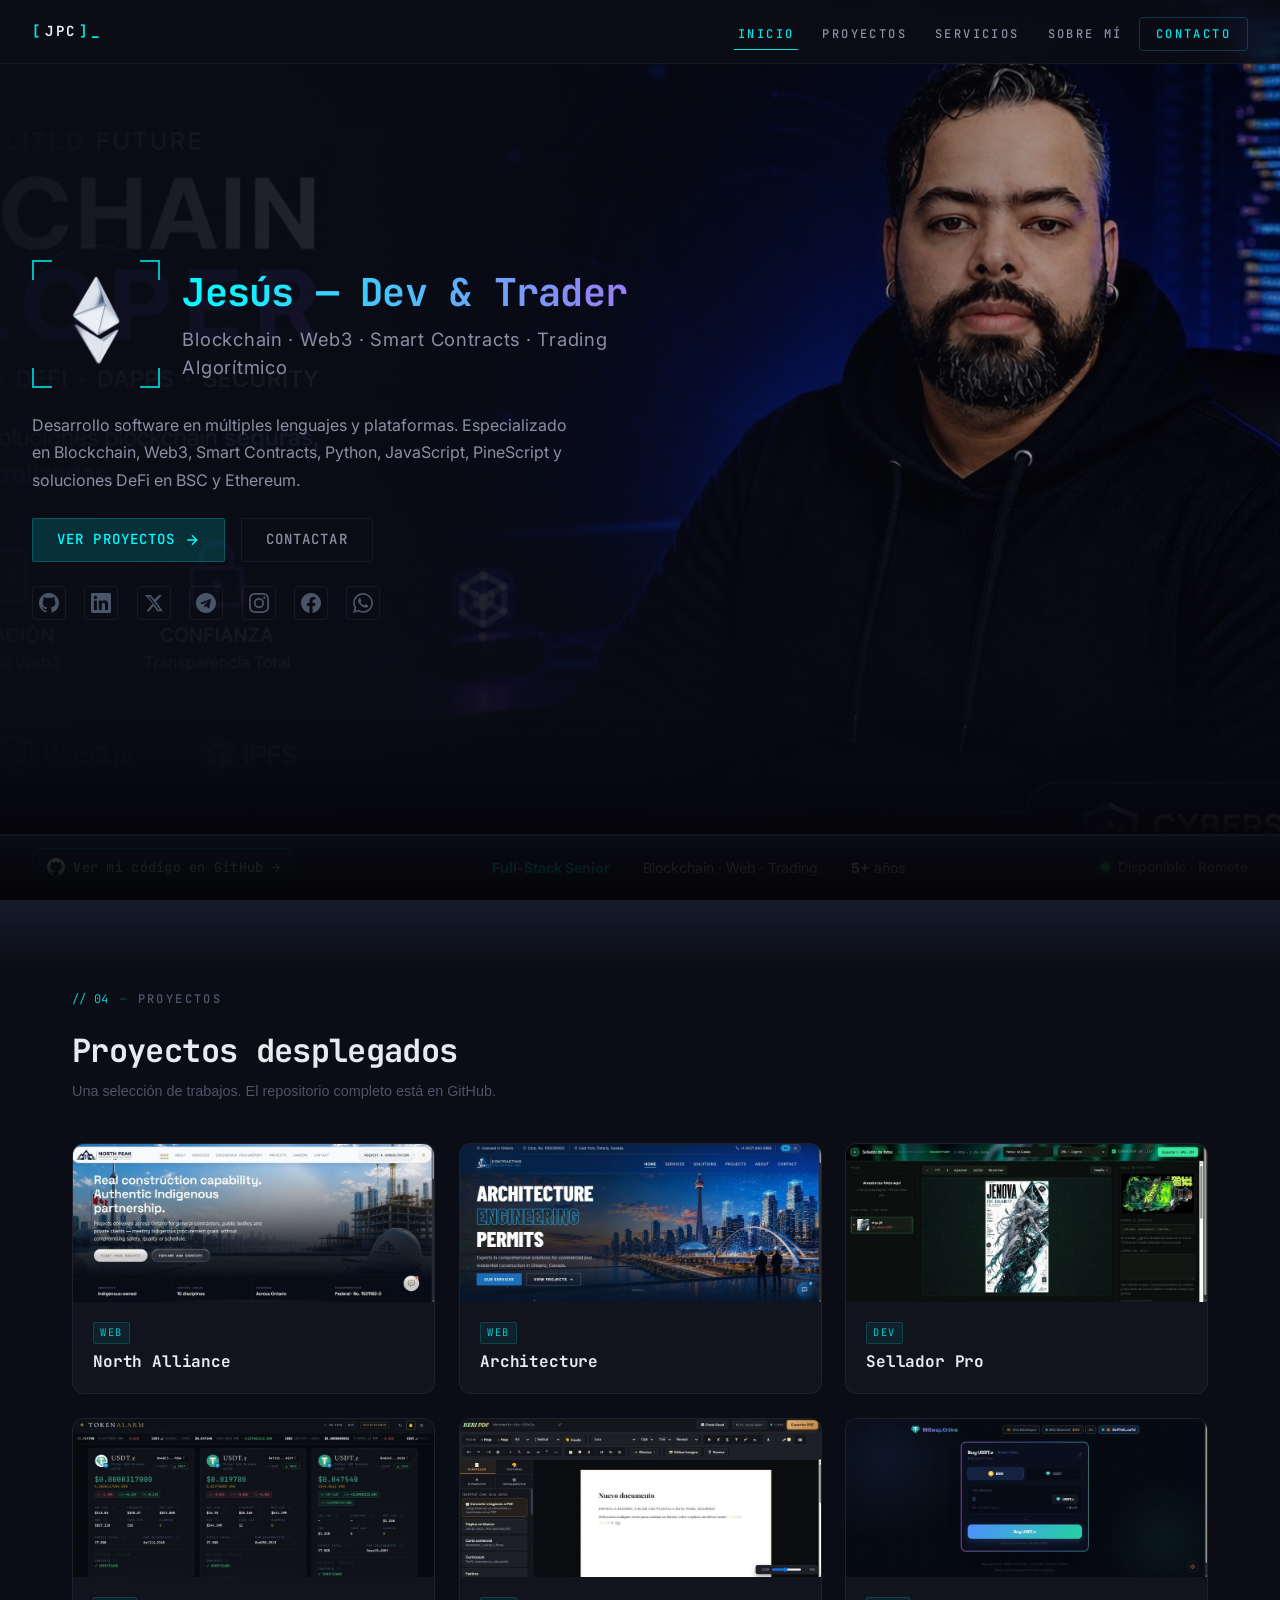
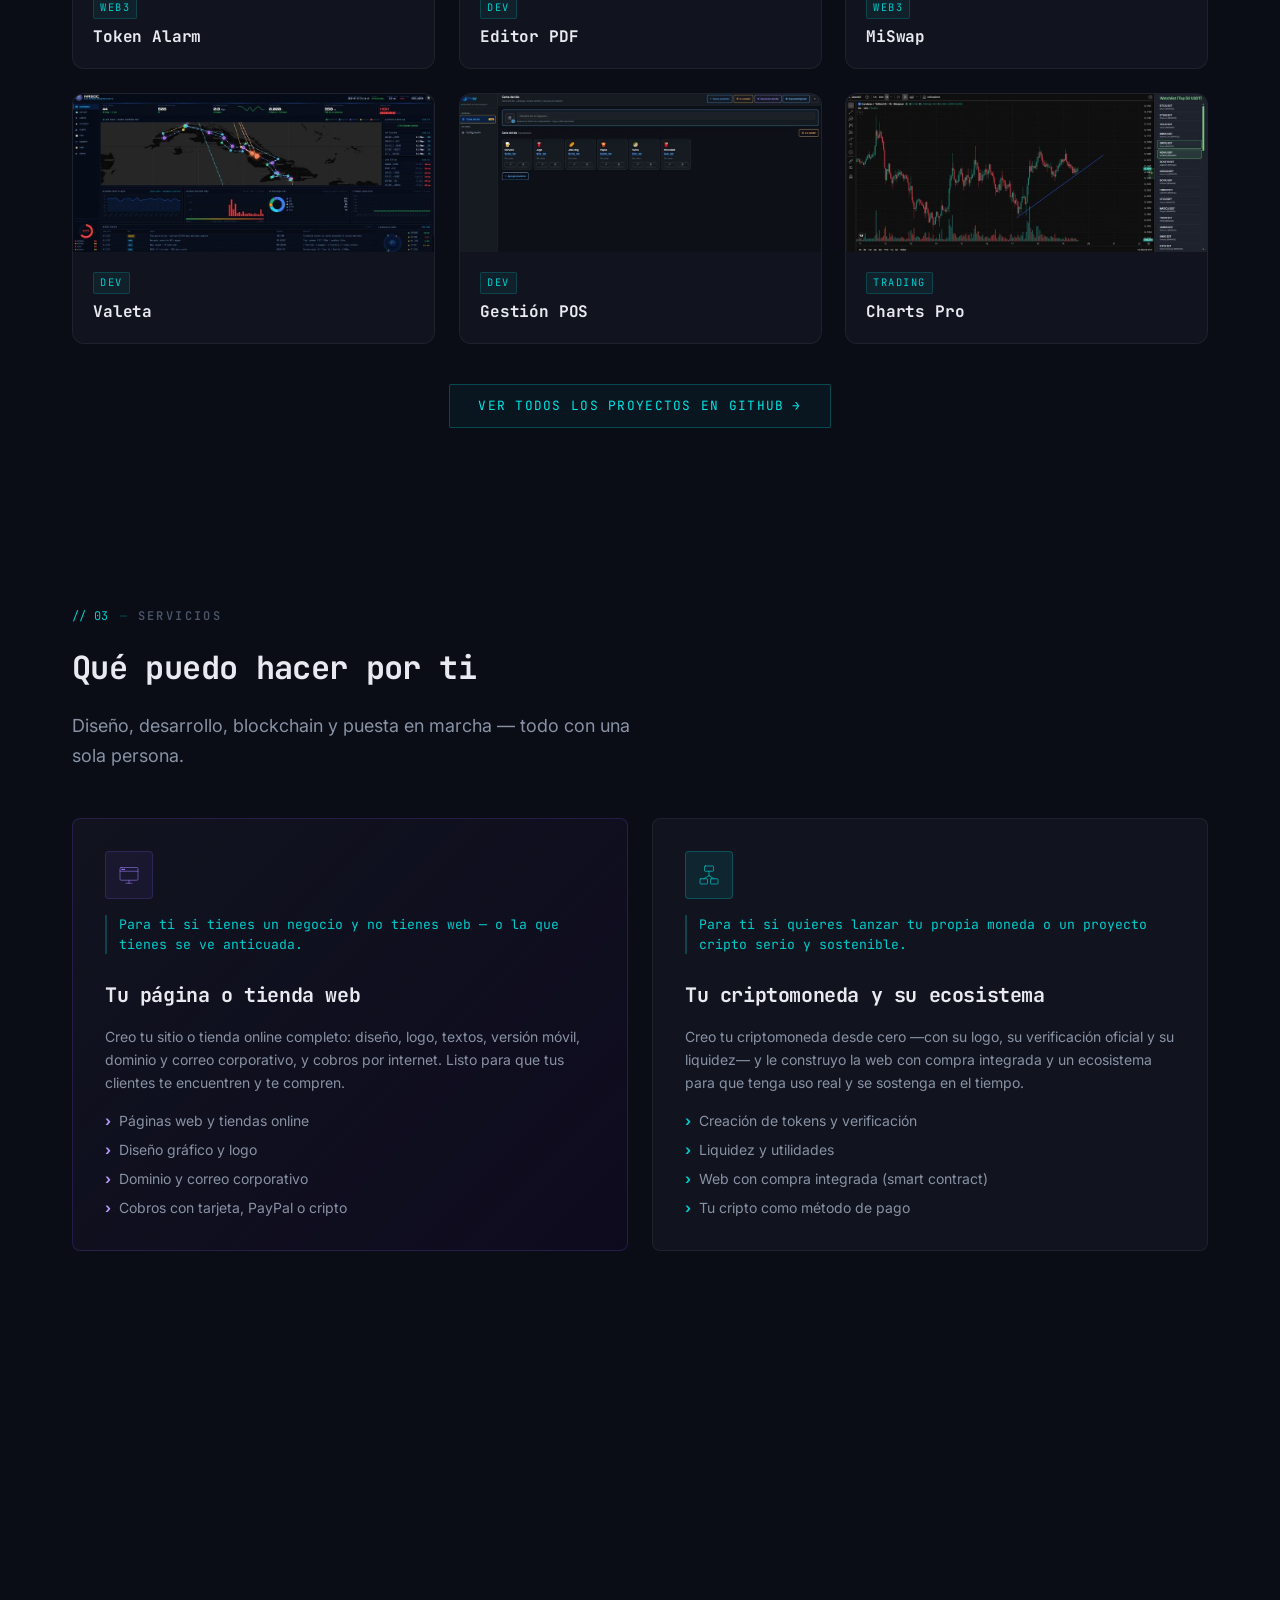
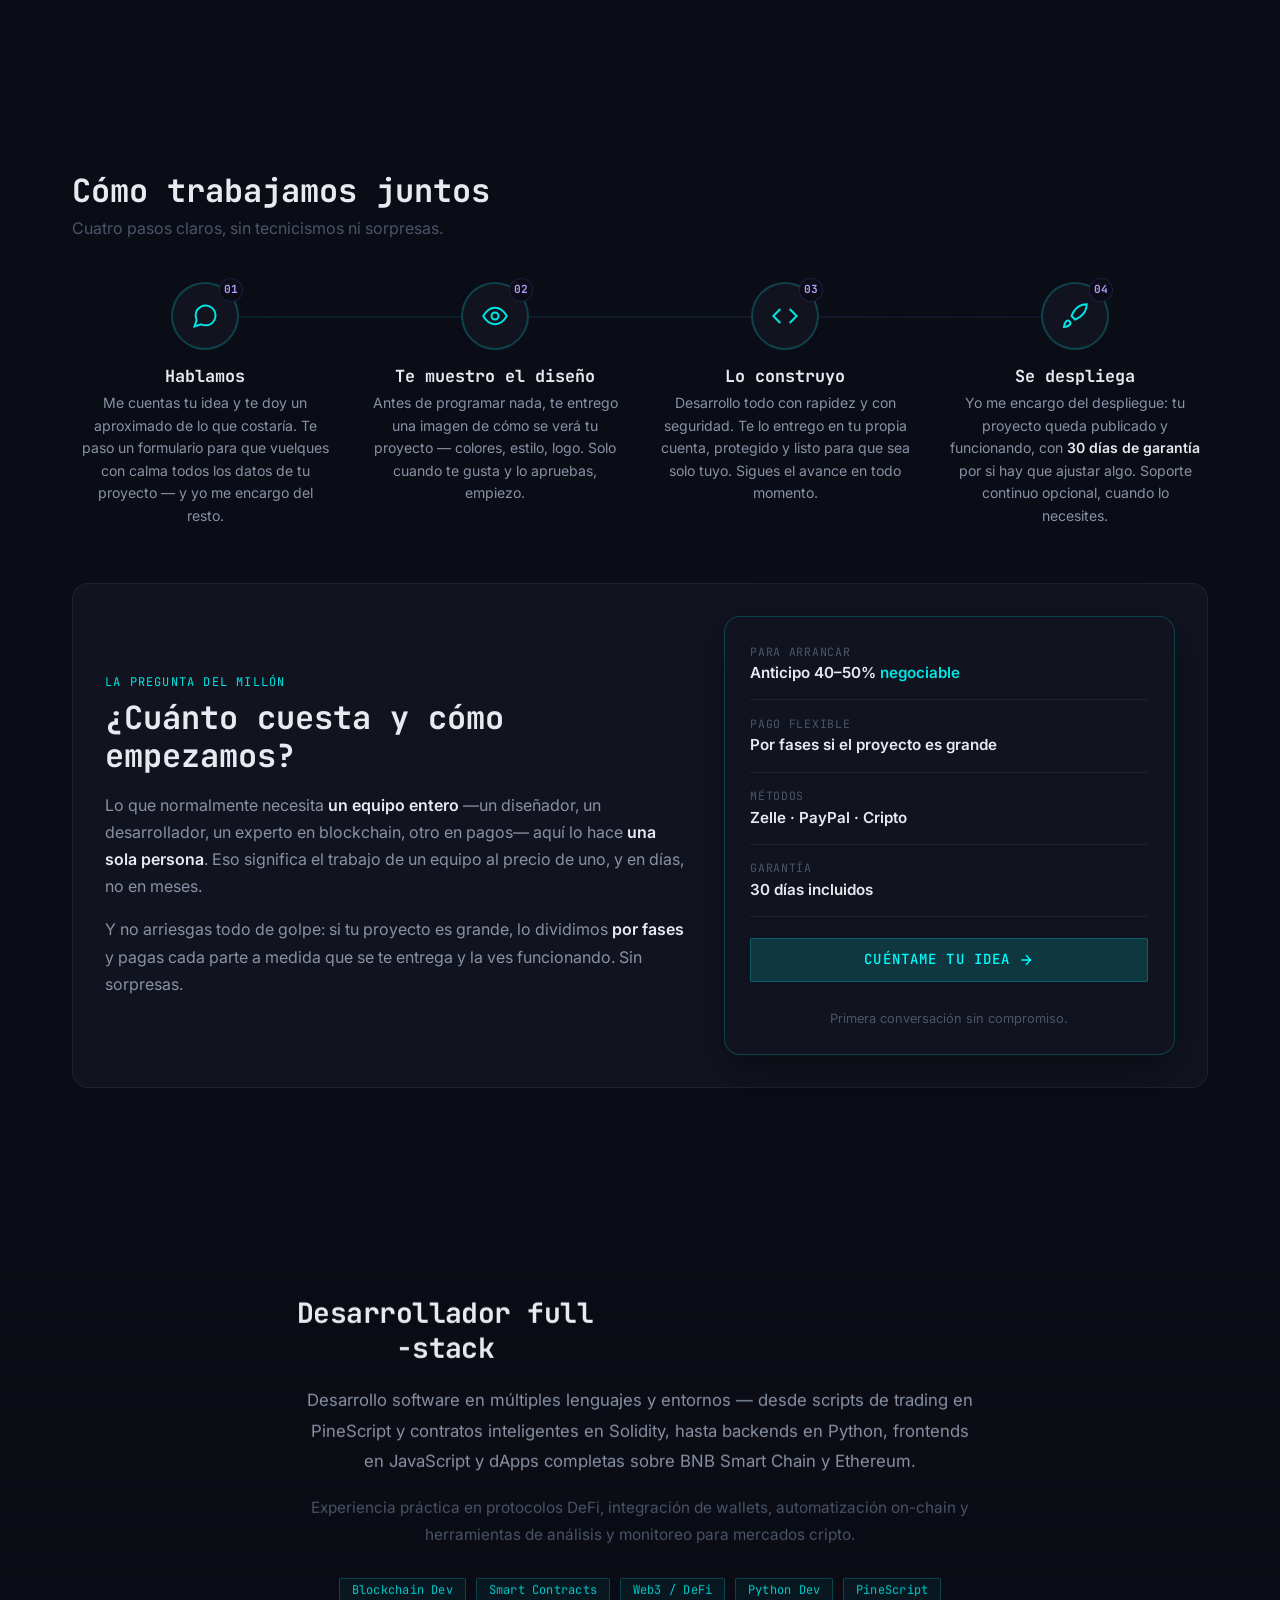
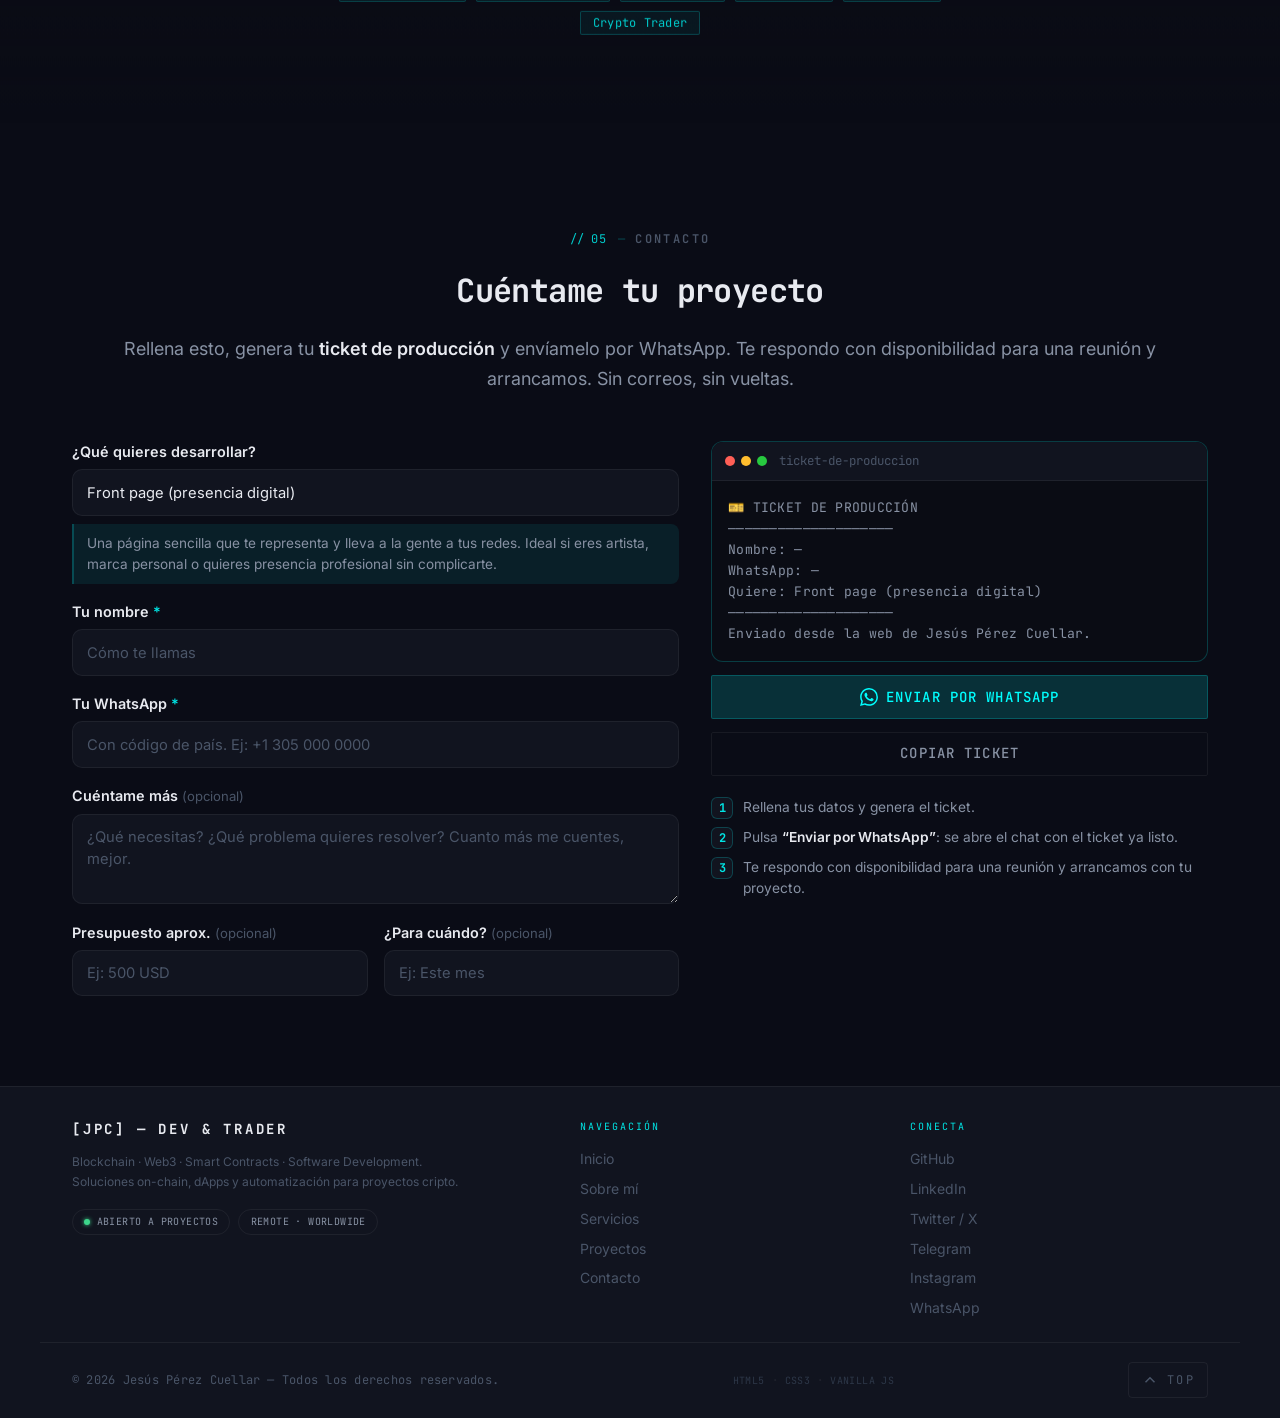
==== commit 4a8d3c2a: "Add files via upload" ====
--- a/index.html
+++ b/index.html
@@ -627,8 +627,8 @@
                 <svg viewBox="0 0 24 24" fill="none" stroke="currentColor" stroke-width="1.7" aria-hidden="true"><path d="M4.5 16.5c-1.5 1.26-2 5-2 5s3.74-.5 5-2c.71-.84.7-2.13-.09-2.91a2.18 2.18 0 0 0-2.91-.09z"/><path d="M12 15l-3-3a22 22 0 0 1 2-3.95A12.88 12.88 0 0 1 22 2c0 2.72-.78 7.5-6 11a22.35 22.35 0 0 1-4 2z"/></svg>
                 <span class="flow-num">04</span>
               </div>
-              <h4>Lo lanzas</h4>
-              <p>Recibes tu proyecto completo y funcionando, con <strong>30 días de garantía</strong> por si hay que ajustar algo. Soporte continuo opcional, cuando lo necesites.</p>
+              <h4>Se despliega</h4>
+              <p>Yo me encargo del despliegue: tu proyecto queda publicado y funcionando, con <strong>30 días de garantía</strong> por si hay que ajustar algo. Soporte continuo opcional, cuando lo necesites.</p>
             </div>
           </div>
         </div>
@@ -689,7 +689,7 @@
           <span class="eyebrow-title">PERFIL</span>
         </div>
 
-        <h2 class="section-title about-h2">Desarrollador full-stack</h2>
+        <h2 class="section-title about-h2" id="about-title">Desarrollador full-stack</h2>
         <p class="about-lead">
           Desarrollo software en múltiples lenguajes y entornos — desde scripts de trading
           en PineScript y contratos inteligentes en Solidity, hasta backends en Python,
@@ -938,5 +938,31 @@
   refresh();
 })();
 </script>
+<script>
+/* Efecto "lupa": dividir el título de Sobre mí en letras */
+(function(){
+  var t=document.getElementById('about-title');
+  if(!t) return;
+  var txt=t.textContent, frag=document.createDocumentFragment();
+  for(var i=0;i<txt.length;i++){
+    var s=document.createElement('span'); s.className='ltr';
+    s.textContent = txt[i]===' ' ? '\u00A0' : txt[i];
+    frag.appendChild(s);
+  }
+  t.textContent=''; t.appendChild(frag);
+})();
+
+/* Flujo "Cómo trabajamos": la línea se ilumina donde está el cursor */
+(function(){
+  var flow=document.querySelector('.flow');
+  if(!flow) return;
+  flow.addEventListener('mousemove', function(e){
+    var r=flow.getBoundingClientRect();
+    flow.style.setProperty('--gx', (e.clientX-r.left)+'px');
+    flow.style.setProperty('--go','1');
+  });
+  flow.addEventListener('mouseleave', function(){ flow.style.setProperty('--go','0'); });
+})();
+</script>
 </body>
 </html>
--- a/css/layout.css
+++ b/css/layout.css
@@ -1621,3 +1621,7 @@
   color: #25D366; border-color: rgba(37,211,102,.6); background: rgba(37,211,102,.10);
   box-shadow: 0 0 14px rgba(37,211,102,.35);
 }
+
+/* Redes sociales: se elevan al pasar el cursor (como los botones) */
+.social-link { transition: color .2s var(--ease-default), border-color .2s var(--ease-default), background-color .2s var(--ease-default), box-shadow .2s var(--ease-default), transform .2s var(--ease-default); }
+.social-link:hover { transform: translateY(-4px); }
--- a/css/components.css
+++ b/css/components.css
@@ -1433,3 +1433,103 @@
   .ticket-wrap { grid-template-columns: 1fr; gap: 1.5rem; }
   .ticket-side { position: static; }
 }
+
+/* ============================================================
+   BARRA full-width al fondo del hero (visible + 3D)
+   ============================================================ */
+.hero-bar {
+  position: absolute; left: 0; right: 0; bottom: 0; z-index: 5;
+  background: linear-gradient(180deg, rgba(30,36,58,.95) 0%, rgba(22,27,44,.96) 100%);
+  border-top: 1px solid var(--color-border-cyan);
+  box-shadow: 0 -10px 34px rgba(0,0,0,.5), inset 0 1px 0 rgba(255,255,255,.06);
+  -webkit-backdrop-filter: blur(10px); backdrop-filter: blur(10px);
+}
+.hero-bar-inner {
+  max-width: var(--container-wide, 1280px); margin: 0 auto;
+  padding: .85rem var(--container-padding);
+  display: flex; align-items: center; justify-content: space-between; gap: 1rem 1.6rem; flex-wrap: wrap;
+}
+.hero-bar-gh {
+  display: inline-flex; align-items: center; gap: .5rem; text-decoration: none;
+  color: #eaf7f7; font-family: var(--font-mono, monospace); font-size: .84rem; letter-spacing: .02em;
+  padding: .5rem .9rem; border: 1px solid var(--color-border-cyan); border-radius: 10px;
+  background: rgba(0,229,229,.06); transition: color .2s, border-color .2s, background .2s, transform .2s;
+}
+.hero-bar-gh:hover { color: var(--color-cyan-400); border-color: var(--color-cyan-400); background: rgba(0,229,229,.14); transform: translateY(-2px); }
+.hero-bar-arrow { transition: transform .2s; }
+.hero-bar-gh:hover .hero-bar-arrow { transform: translateX(3px); }
+.hero-bar-facts { display: flex; align-items: center; gap: 1rem; flex-wrap: wrap; }
+.hero-bar-fact { font-size: .88rem; color: #c8d2e0; white-space: nowrap; }
+.hero-bar-fact b { color: var(--color-text-primary); font-weight: 700; }
+.hero-bar-facts .hero-bar-fact:first-child b { color: var(--color-cyan-400); }
+.hero-bar-div { width: 1px; height: 16px; background: var(--color-border); }
+.hero-bar-avail { display: inline-flex; align-items: center; gap: .5rem; font-size: .86rem; color: var(--color-text-secondary); font-weight: 500; }
+.hero-bar-dot { width: 9px; height: 9px; border-radius: 50%; background: #22c55e; box-shadow: 0 0 10px rgba(34,197,94,.9); animation: trustPulse 2s ease-in-out infinite; }
+@media (max-width: 900px) {
+  .hero-bar-inner { justify-content: center; text-align: center; gap: .7rem 1.2rem; }
+  .hero-bar-facts { gap: .7rem; }
+  .hero-bar-div { display: none; }
+}
+
+/* ============================================================
+   FLUJO "Cómo trabajamos" (timeline interactivo)
+   ============================================================ */
+.flow { position: relative; display: grid; grid-template-columns: repeat(4, 1fr); gap: 1.5rem; margin-top: 2.5rem; }
+.flow-line { position: absolute; top: 34px; left: 12%; right: 12%; height: 2px;
+  background: linear-gradient(90deg, var(--color-border-cyan), var(--color-border-violet)); opacity: .45; z-index: 0; }
+.flow-step { position: relative; z-index: 1; display: flex; flex-direction: column; align-items: center; text-align: center; padding: 0 .5rem; transition: transform .3s ease; outline: none; }
+.flow-node { position: relative; width: 68px; height: 68px; border-radius: 50%; display: flex; align-items: center; justify-content: center;
+  background: var(--color-bg-surface); border: 2px solid var(--color-border-cyan); color: var(--color-cyan-400); margin-bottom: 1rem;
+  transition: background .3s, border-color .3s, box-shadow .3s, transform .3s; }
+.flow-node svg { width: 28px; height: 28px; }
+.flow-num { position: absolute; top: -6px; right: -6px; width: 24px; height: 24px; border-radius: 50%;
+  background: var(--color-bg-base); border: 1px solid var(--color-border-violet); color: var(--color-violet-300, #b59bf8);
+  font-family: var(--font-mono, monospace); font-size: .7rem; font-weight: 700; display: flex; align-items: center; justify-content: center; }
+.flow-step h4 { margin: 0 0 .4rem; font-size: 1.05rem; }
+.flow-step p { margin: 0; font-size: .88rem; line-height: 1.6; color: var(--color-text-secondary); }
+.flow-step:hover, .flow-step:focus-within { transform: translateY(-6px); }
+.flow-step:hover .flow-node, .flow-step:focus-within .flow-node {
+  background: var(--color-cyan-glow-sm); border-color: var(--color-cyan-400); box-shadow: 0 0 22px var(--color-cyan-glow); transform: scale(1.07); }
+@media (max-width: 860px) {
+  .flow { grid-template-columns: 1fr; gap: 0; }
+  .flow-line { top: 0; bottom: 0; left: 34px; right: auto; width: 2px; height: auto; }
+  .flow-step { flex-direction: row; text-align: left; gap: 1.2rem; align-items: flex-start; padding: 1.1rem 0; }
+  .flow-node { margin-bottom: 0; flex-shrink: 0; }
+}
+
+/* ============================================================
+   "Cómo empezamos" — persuasión + tarjeta de valor
+   ============================================================ */
+.svc-start { margin-top: 3.5rem; display: grid; grid-template-columns: 1.3fr 1fr; gap: 2rem; align-items: stretch; }
+.svc-start-lead { display: flex; flex-direction: column; justify-content: center; }
+.svc-start-eyebrow { font-family: var(--font-mono, monospace); font-size: .75rem; letter-spacing: .1em; text-transform: uppercase; color: var(--color-cyan-400); margin-bottom: .5rem; }
+.svc-start-title { margin: 0 0 1rem; font-size: clamp(1.4rem, 3vw, 2rem); }
+.svc-start-lead p { margin: 0 0 1rem; color: var(--color-text-secondary); line-height: 1.7; }
+.svc-start-lead p:last-child { margin-bottom: 0; }
+.svc-start-card { background: var(--color-bg-surface); border: 1px solid var(--color-border-cyan); border-radius: 16px; padding: 1.6rem; display: flex; flex-direction: column; gap: .9rem; box-shadow: 0 14px 44px rgba(0,0,0,.38); }
+.svc-fact { display: flex; flex-direction: column; gap: .15rem; padding-bottom: .9rem; border-bottom: 1px solid var(--color-border); }
+.svc-fact-k { font-family: var(--font-mono, monospace); font-size: .72rem; text-transform: uppercase; letter-spacing: .06em; color: var(--color-text-muted); }
+.svc-fact-v { font-size: .95rem; color: var(--color-text-primary); font-weight: 600; }
+.svc-fact-v em { color: var(--color-cyan-400); font-style: normal; }
+.svc-start-card .btn { margin-top: .4rem; }
+.svc-start-note { text-align: center; font-size: .8rem; color: var(--color-text-muted); }
+@media (max-width: 860px) { .svc-start { grid-template-columns: 1fr; gap: 1.5rem; } }
+
+/* ============================================================
+   SOBRE MÍ — centrado y compuesto
+   ============================================================ */
+.about-center { max-width: 760px; margin: 0 auto; text-align: center; }
+.section-eyebrow--center { justify-content: center; }
+.about-h2 { margin: 0 0 1.3rem; }
+.about-lead { font-size: 1.05rem; line-height: 1.8; color: var(--color-text-secondary); margin: 0 auto 1.1rem; max-width: 680px; }
+.about-lead--dim { font-size: .96rem; color: var(--color-text-muted); }
+.about-tags--center { display: flex; flex-wrap: wrap; gap: .6rem; justify-content: center; margin-top: 1.8rem; }
+
+/* Fundido suave del hero hacia Proyectos (evita la línea marcada) */
+.section--projects { position: relative; }
+.section--projects::before {
+  content: ""; position: absolute; top: 0; left: 0; right: 0; height: 70px;
+  background: linear-gradient(180deg, rgba(22,27,44,.96) 0%, var(--color-bg-base) 100%);
+  pointer-events: none; z-index: 0;
+}
+.section--projects > * { position: relative; z-index: 1; }
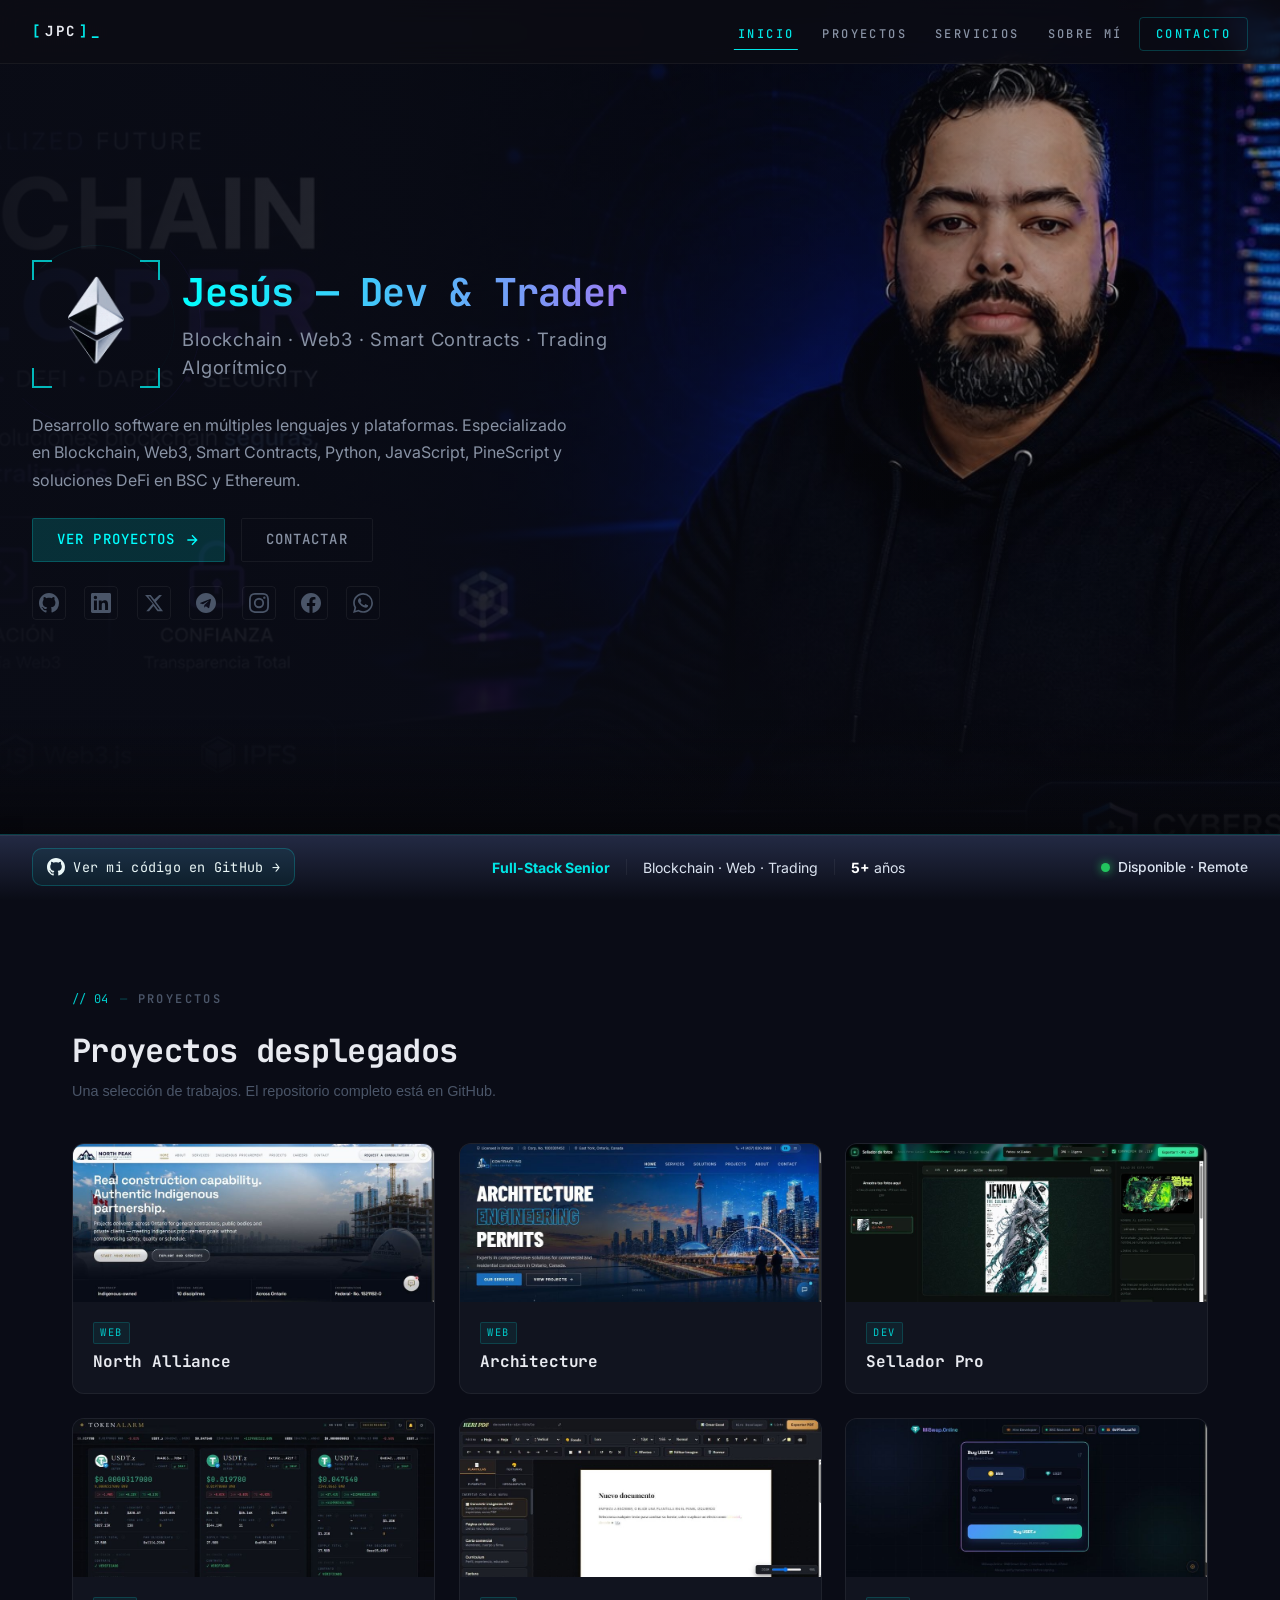
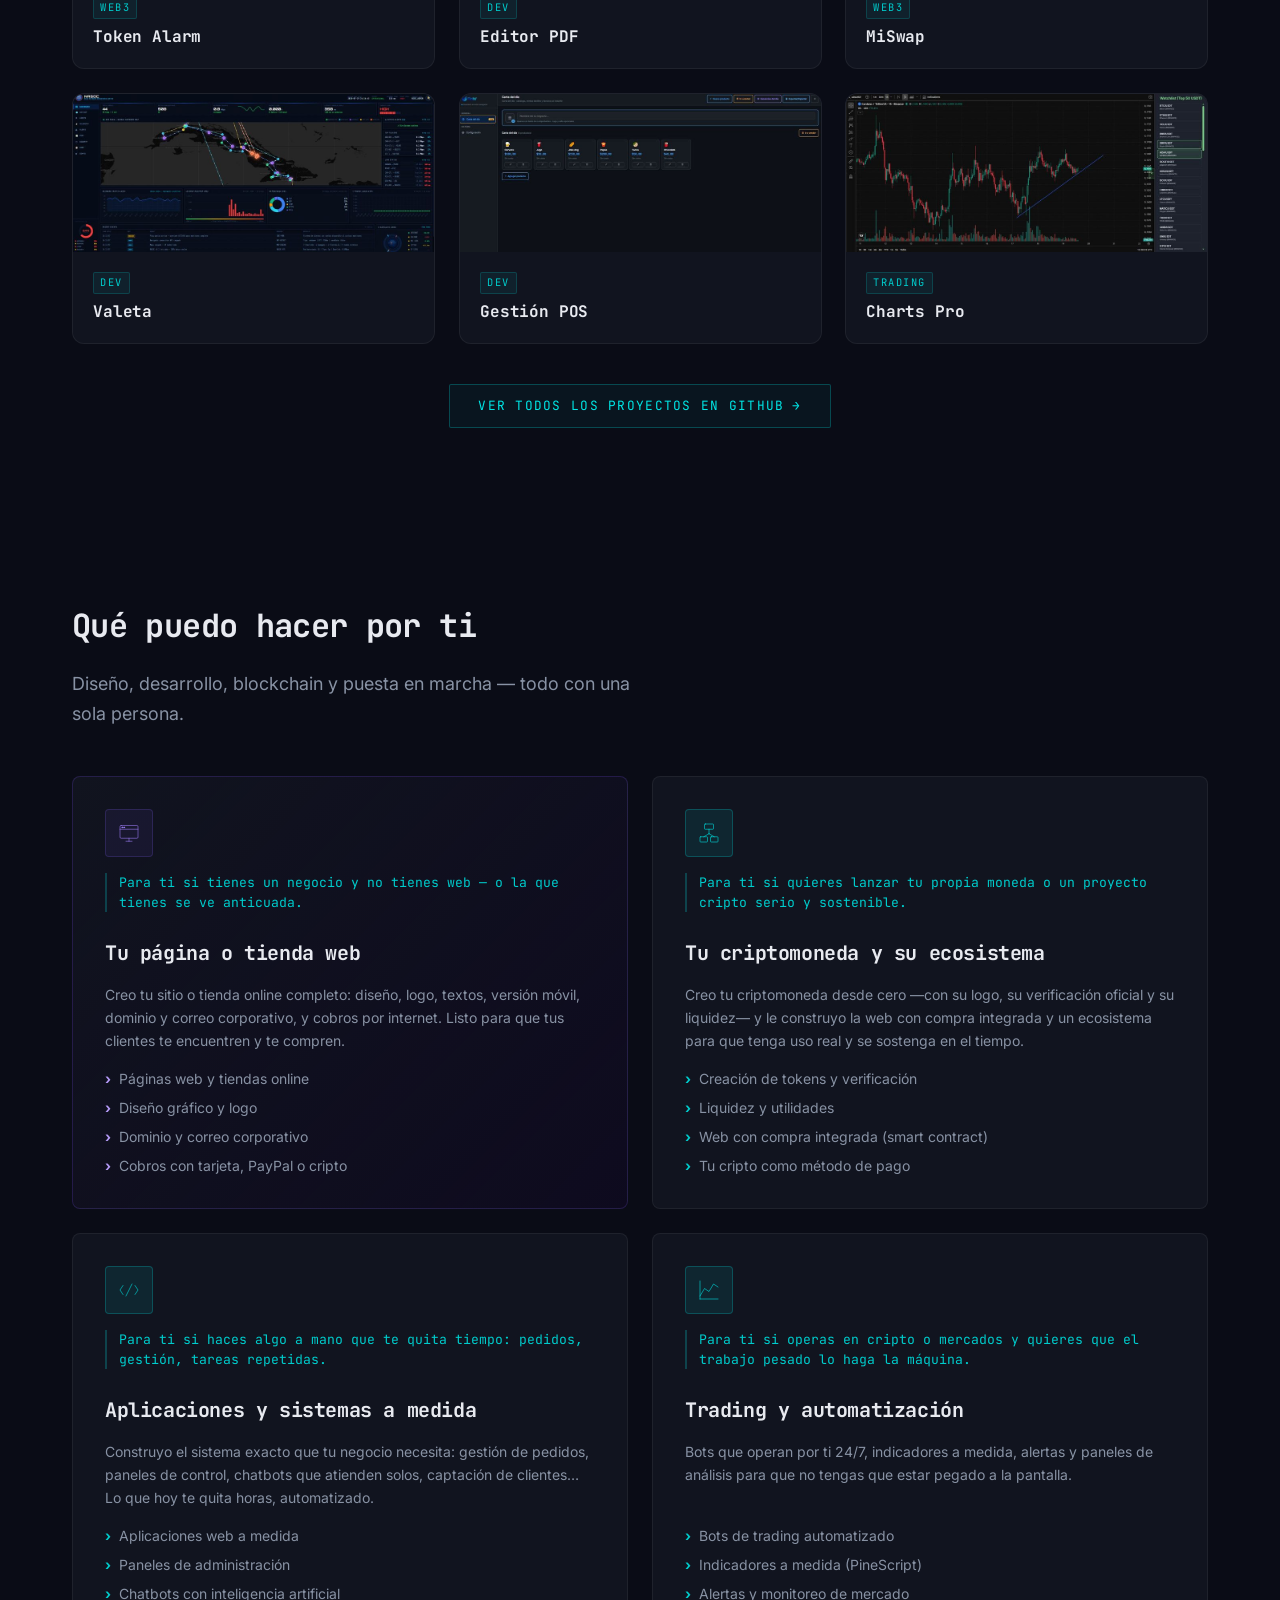
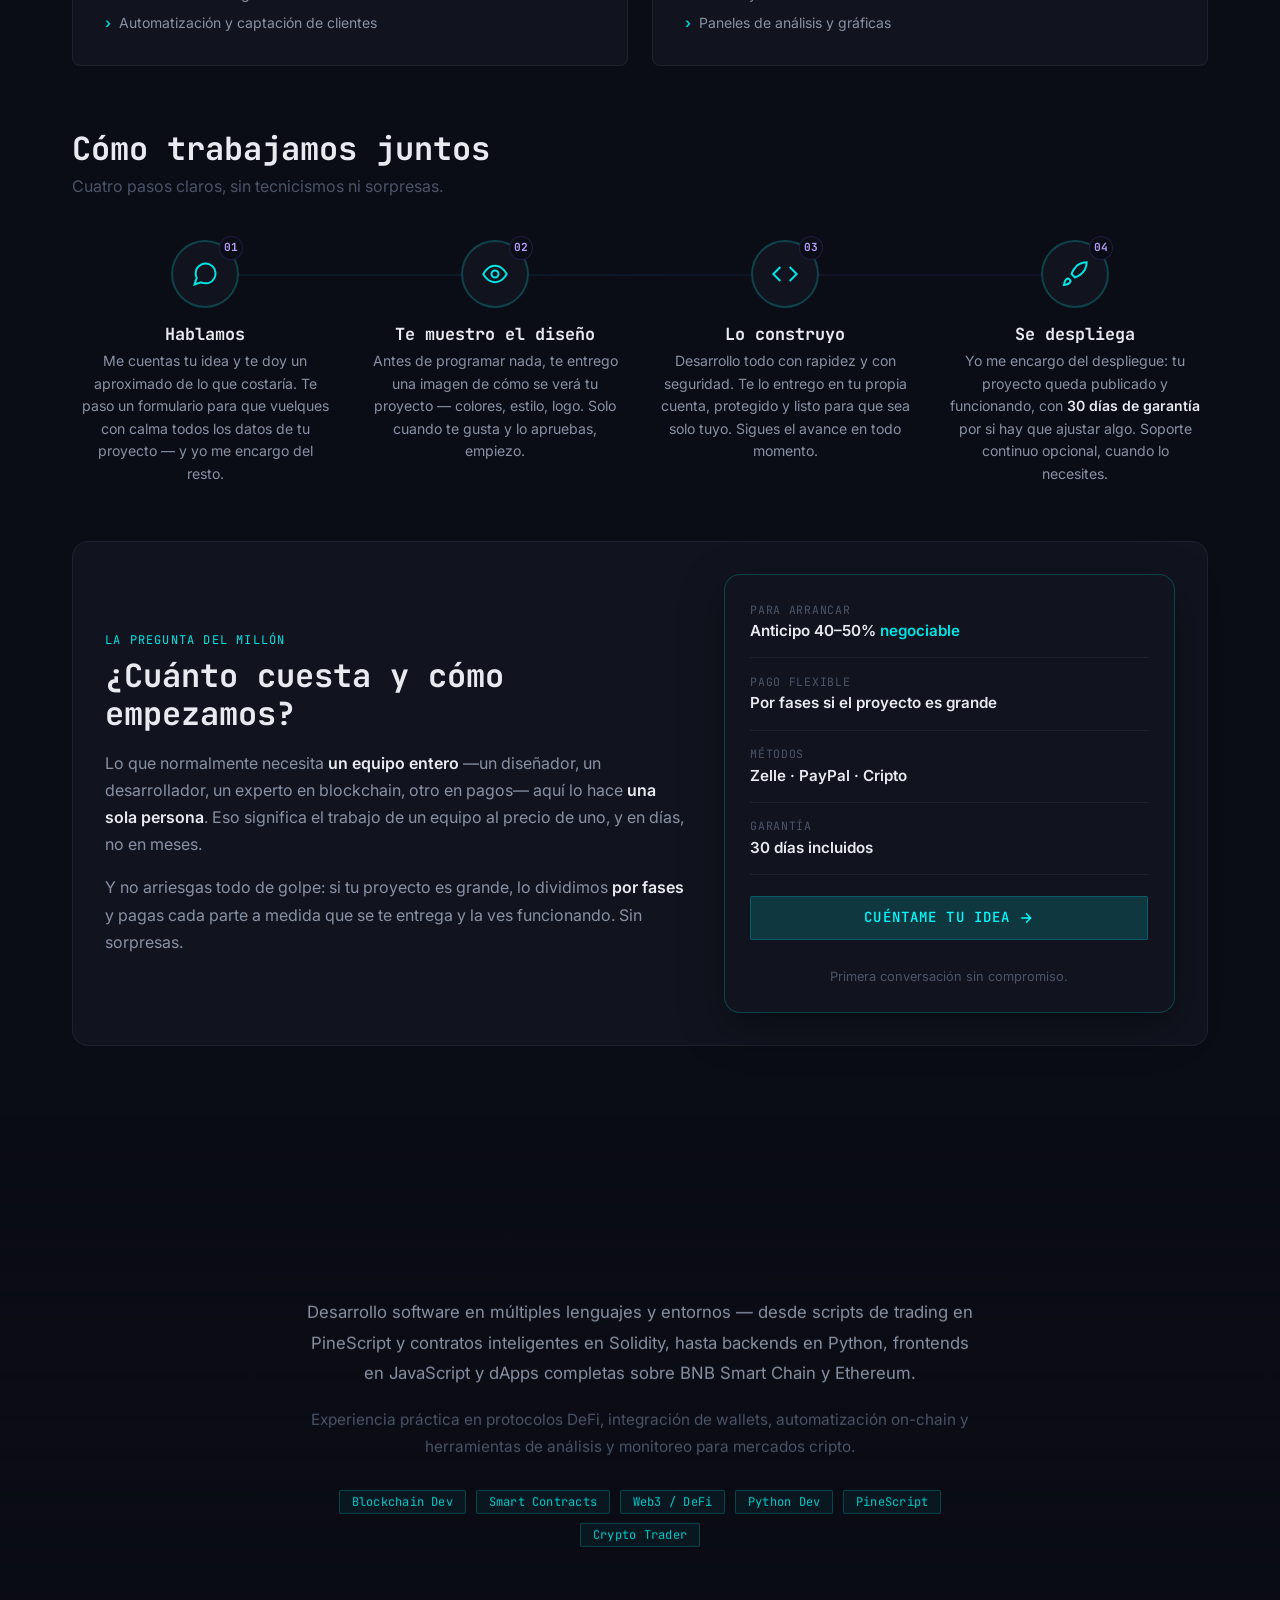
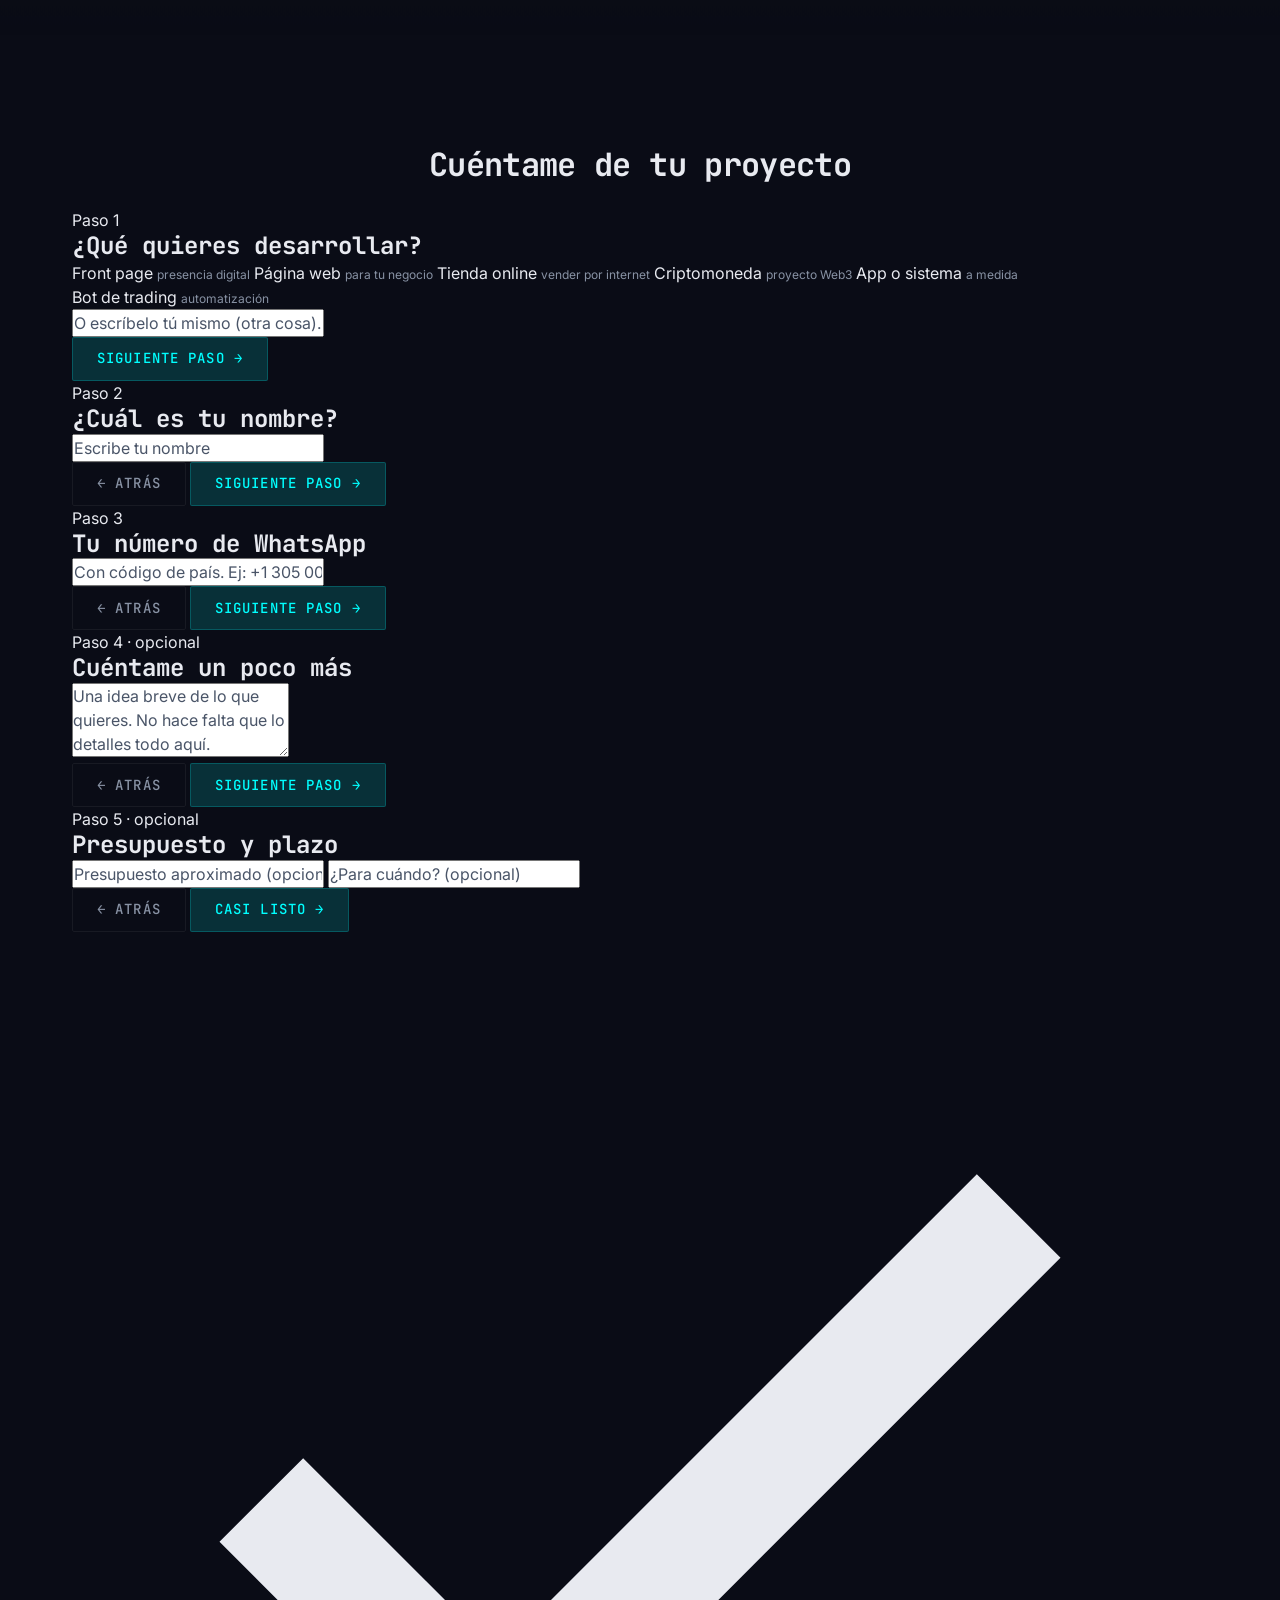
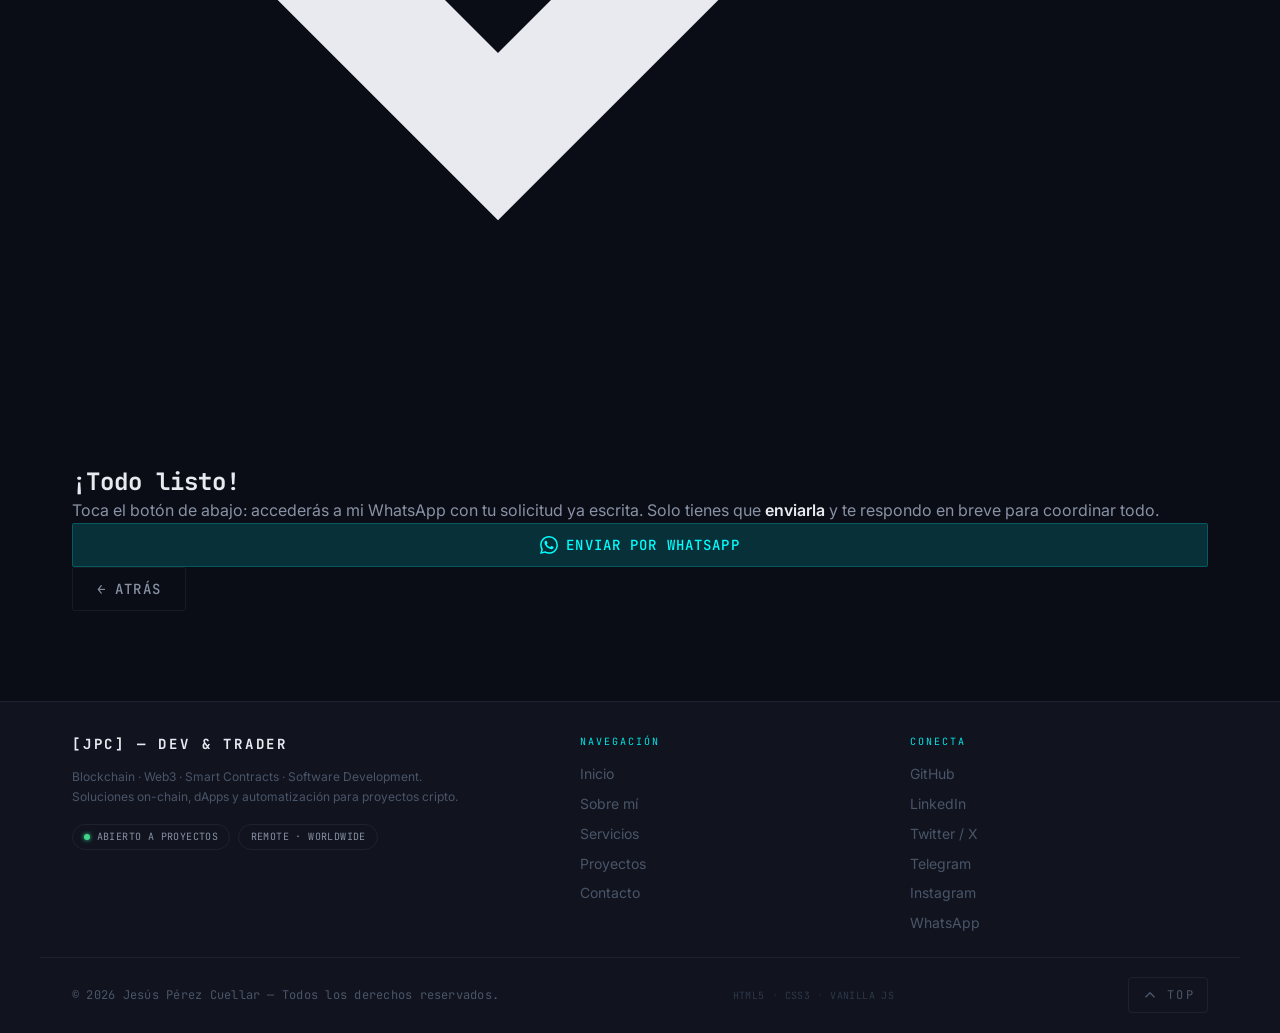
==== commit 69eee7b1: "Add files via upload" ====
--- a/index.html
+++ b/index.html
@@ -665,7 +665,7 @@
       /* Los proyectos viven en js/data/projects.js (window.NP_PROJECTS).
          Sube PROJECTS_VERSION cada vez que edites esa lista para que la
          galería se refresque en los navegadores que ya la visitaron. */
-      const PROJECTS_VERSION = 'v6';
+      const PROJECTS_VERSION = 'v7';
       document.addEventListener('DOMContentLoaded', function () {
         try {
           if (localStorage.getItem('bookfolio_seed_version') !== PROJECTS_VERSION) {
@@ -718,80 +718,92 @@
     ═══════════════════════════════════════════════════════ -->
     <section id="contact" class="section section--contact" data-animate="fade-up" aria-label="Contacto">
       <div class="section-container">
-
-        <div class="section-eyebrow">
-          <span class="eyebrow-code">// 05</span>
-          <span class="eyebrow-title">CONTACTO</span>
-        </div>
-        <h2 class="section-title">Cuéntame tu proyecto</h2>
-        <p class="section-subtitle">Rellena esto, genera tu <strong>ticket de producción</strong> y envíamelo por WhatsApp. Te respondo con disponibilidad para una reunión y arrancamos. Sin correos, sin vueltas.</p>
-
-        <div class="ticket-wrap">
-
-          <div class="ticket-form">
-            <div class="tk-group">
-              <label class="tk-label" for="tk-type">¿Qué quieres desarrollar?</label>
-              <select id="tk-type" class="tk-input">
-                <option value="Front page (presencia digital)">Front page (presencia digital)</option>
-                <option value="Página web de negocio">Página web de negocio</option>
-                <option value="Tienda online">Tienda online</option>
-                <option value="Criptomoneda / proyecto Web3">Criptomoneda / proyecto Web3</option>
-                <option value="App o sistema a medida">App o sistema a medida</option>
-                <option value="Bot de trading / automatización">Bot de trading / automatización</option>
-                <option value="No estoy seguro / otro">No estoy seguro / otro</option>
-              </select>
-              <p class="tk-hint" id="tk-hint"></p>
-            </div>
-
-            <div class="tk-group">
-              <label class="tk-label" for="tk-name">Tu nombre <span class="tk-req">*</span></label>
-              <input type="text" id="tk-name" class="tk-input" placeholder="Cómo te llamas" autocomplete="name">
-            </div>
-
-            <div class="tk-group">
-              <label class="tk-label" for="tk-phone">Tu WhatsApp <span class="tk-req">*</span></label>
-              <input type="tel" id="tk-phone" class="tk-input" placeholder="Con código de país. Ej: +1 305 000 0000" autocomplete="tel">
-            </div>
-
-            <div class="tk-group">
-              <label class="tk-label" for="tk-desc">Cuéntame más <span class="tk-opt">(opcional)</span></label>
-              <textarea id="tk-desc" class="tk-input" rows="3" placeholder="¿Qué necesitas? ¿Qué problema quieres resolver? Cuanto más me cuentes, mejor."></textarea>
-            </div>
-
-            <div class="tk-row">
-              <div class="tk-group">
-                <label class="tk-label" for="tk-budget">Presupuesto aprox. <span class="tk-opt">(opcional)</span></label>
-                <input type="text" id="tk-budget" class="tk-input" placeholder="Ej: 500 USD">
+        <h2 class="section-title wiz-heading">Cuéntame de tu proyecto</h2>
+
+        <div class="wiz">
+          <div class="wiz-card" id="wiz-card">
+
+            <div class="wiz-progress" id="wiz-progress" aria-hidden="true"></div>
+
+            <!-- PASO 1 -->
+            <div class="wiz-step is-active" data-step="1">
+              <span class="wiz-kicker">Paso 1</span>
+              <h3 class="wiz-q">¿Qué quieres desarrollar?</h3>
+              <div class="wiz-chips" id="wiz-type">
+                <button type="button" class="wiz-chip" data-val="Una front page (presencia digital)">Front page <small>presencia digital</small></button>
+                <button type="button" class="wiz-chip" data-val="Una página web de negocio">Página web <small>para tu negocio</small></button>
+                <button type="button" class="wiz-chip" data-val="Una tienda online">Tienda online <small>vender por internet</small></button>
+                <button type="button" class="wiz-chip" data-val="Una criptomoneda / proyecto Web3">Criptomoneda <small>proyecto Web3</small></button>
+                <button type="button" class="wiz-chip" data-val="Una app o sistema a medida">App o sistema <small>a medida</small></button>
+                <button type="button" class="wiz-chip" data-val="Un bot de trading / automatización">Bot de trading <small>automatización</small></button>
               </div>
-              <div class="tk-group">
-                <label class="tk-label" for="tk-when">¿Para cuándo? <span class="tk-opt">(opcional)</span></label>
-                <input type="text" id="tk-when" class="tk-input" placeholder="Ej: Este mes">
+              <input type="text" class="wiz-input wiz-other" id="wiz-type-other" placeholder="O escríbelo tú mismo (otra cosa)…">
+              <div class="wiz-nav">
+                <span></span>
+                <button type="button" class="btn btn--primary wiz-next" data-next>Siguiente paso →</button>
               </div>
             </div>
+
+            <!-- PASO 2 -->
+            <div class="wiz-step" data-step="2">
+              <span class="wiz-kicker">Paso 2</span>
+              <h3 class="wiz-q">¿Cuál es tu nombre?</h3>
+              <input type="text" class="wiz-input" id="wiz-name" placeholder="Escribe tu nombre" autocomplete="name">
+              <div class="wiz-nav">
+                <button type="button" class="btn btn--ghost wiz-back" data-back>← Atrás</button>
+                <button type="button" class="btn btn--primary wiz-next" data-next>Siguiente paso →</button>
+              </div>
+            </div>
+
+            <!-- PASO 3 -->
+            <div class="wiz-step" data-step="3">
+              <span class="wiz-kicker">Paso 3</span>
+              <h3 class="wiz-q">Tu número de WhatsApp</h3>
+              <input type="tel" class="wiz-input" id="wiz-phone" placeholder="Con código de país. Ej: +1 305 000 0000" autocomplete="tel">
+              <div class="wiz-nav">
+                <button type="button" class="btn btn--ghost wiz-back" data-back>← Atrás</button>
+                <button type="button" class="btn btn--primary wiz-next" data-next>Siguiente paso →</button>
+              </div>
+            </div>
+
+            <!-- PASO 4 -->
+            <div class="wiz-step" data-step="4">
+              <span class="wiz-kicker">Paso 4 · opcional</span>
+              <h3 class="wiz-q">Cuéntame un poco más</h3>
+              <textarea class="wiz-input" id="wiz-desc" rows="3" placeholder="Una idea breve de lo que quieres. No hace falta que lo detalles todo aquí."></textarea>
+              <div class="wiz-nav">
+                <button type="button" class="btn btn--ghost wiz-back" data-back>← Atrás</button>
+                <button type="button" class="btn btn--primary wiz-next" data-next>Siguiente paso →</button>
+              </div>
+            </div>
+
+            <!-- PASO 5 -->
+            <div class="wiz-step" data-step="5">
+              <span class="wiz-kicker">Paso 5 · opcional</span>
+              <h3 class="wiz-q">Presupuesto y plazo</h3>
+              <input type="text" class="wiz-input" id="wiz-budget" placeholder="Presupuesto aproximado (opcional)">
+              <input type="text" class="wiz-input" id="wiz-when" placeholder="¿Para cuándo? (opcional)">
+              <div class="wiz-nav">
+                <button type="button" class="btn btn--ghost wiz-back" data-back>← Atrás</button>
+                <button type="button" class="btn btn--primary wiz-next" data-next>Casi listo →</button>
+              </div>
+            </div>
+
+            <!-- PASO 6 · FINAL -->
+            <div class="wiz-step wiz-step--final" data-step="6">
+              <div class="wiz-check" aria-hidden="true">
+                <svg viewBox="0 0 24 24" fill="none" stroke="currentColor" stroke-width="2.5"><path d="M20 6L9 17l-5-5"/></svg>
+              </div>
+              <h3 class="wiz-q">¡Todo listo!</h3>
+              <p class="wiz-final-note">Toca el botón de abajo: accederás a mi WhatsApp con tu solicitud ya escrita. Solo tienes que <strong>enviarla</strong> y te respondo en breve para coordinar todo.</p>
+              <a href="#" id="wiz-wa" class="btn btn--primary btn--full wiz-wa" target="_blank" rel="noopener">
+                <svg width="18" height="18" viewBox="0 0 24 24" fill="currentColor" aria-hidden="true"><path d="M17.472 14.382c-.297-.149-1.758-.867-2.03-.967-.273-.099-.471-.148-.67.15-.197.297-.767.966-.94 1.164-.173.199-.347.223-.644.075-.297-.15-1.255-.463-2.39-1.475-.883-.788-1.48-1.761-1.653-2.059-.173-.297-.018-.458.13-.606.134-.133.298-.347.446-.52.149-.174.198-.298.298-.497.099-.198.05-.371-.025-.52-.075-.149-.669-1.612-.916-2.207-.242-.579-.487-.5-.669-.51l-.57-.01c-.198 0-.52.074-.792.372-.272.297-1.04 1.016-1.04 2.479 0 1.462 1.065 2.875 1.213 3.074.149.198 2.096 3.2 5.077 4.487.709.306 1.262.489 1.694.625.712.227 1.36.195 1.871.118.571-.085 1.758-.719 2.006-1.413.248-.694.248-1.289.173-1.413-.074-.124-.272-.198-.57-.347m-5.421 7.403h-.004a9.87 9.87 0 0 1-5.031-1.378l-.361-.214-3.741.982.998-3.648-.235-.374a9.86 9.86 0 0 1-1.51-5.26c.001-5.45 4.436-9.884 9.888-9.884 2.64 0 5.122 1.03 6.988 2.898a9.825 9.825 0 0 1 2.893 6.994c-.003 5.45-4.437 9.884-9.885 9.884m8.413-18.297A11.815 11.815 0 0 0 12.05 0C5.495 0 .16 5.335.157 11.892c0 2.096.547 4.142 1.588 5.945L.057 24l6.305-1.654a11.882 11.882 0 0 0 5.683 1.448h.005c6.554 0 11.89-5.335 11.893-11.893a11.821 11.821 0 0 0-3.48-8.413z"/></svg>
+                <span>Enviar por WhatsApp</span>
+              </a>
+              <button type="button" class="btn btn--ghost wiz-back" data-back>← Atrás</button>
+            </div>
+
           </div>
-
-          <aside class="ticket-side">
-            <div class="ticket-card">
-              <div class="ticket-card-head">
-                <span class="ticket-dot"></span><span class="ticket-dot"></span><span class="ticket-dot"></span>
-                <span class="ticket-card-title">ticket-de-produccion</span>
-              </div>
-              <pre class="ticket-preview" id="tk-preview"></pre>
-            </div>
-
-            <a href="#" id="tk-wa" class="btn btn--primary btn--full" target="_blank" rel="noopener">
-              <svg width="18" height="18" viewBox="0 0 24 24" fill="currentColor" aria-hidden="true"><path d="M17.472 14.382c-.297-.149-1.758-.867-2.03-.967-.273-.099-.471-.148-.67.15-.197.297-.767.966-.94 1.164-.173.199-.347.223-.644.075-.297-.15-1.255-.463-2.39-1.475-.883-.788-1.48-1.761-1.653-2.059-.173-.297-.018-.458.13-.606.134-.133.298-.347.446-.52.149-.174.198-.298.298-.497.099-.198.05-.371-.025-.52-.075-.149-.669-1.612-.916-2.207-.242-.579-.487-.5-.669-.51l-.57-.01c-.198 0-.52.074-.792.372-.272.297-1.04 1.016-1.04 2.479 0 1.462 1.065 2.875 1.213 3.074.149.198 2.096 3.2 5.077 4.487.709.306 1.262.489 1.694.625.712.227 1.36.195 1.871.118.571-.085 1.758-.719 2.006-1.413.248-.694.248-1.289.173-1.413-.074-.124-.272-.198-.57-.347m-5.421 7.403h-.004a9.87 9.87 0 0 1-5.031-1.378l-.361-.214-3.741.982.998-3.648-.235-.374a9.86 9.86 0 0 1-1.51-5.26c.001-5.45 4.436-9.884 9.888-9.884 2.64 0 5.122 1.03 6.988 2.898a9.825 9.825 0 0 1 2.893 6.994c-.003 5.45-4.437 9.884-9.885 9.884m8.413-18.297A11.815 11.815 0 0 0 12.05 0C5.495 0 .16 5.335.157 11.892c0 2.096.547 4.142 1.588 5.945L.057 24l6.305-1.654a11.882 11.882 0 0 0 5.683 1.448h.005c6.554 0 11.89-5.335 11.893-11.893a11.821 11.821 0 0 0-3.48-8.413z"/></svg>
-              <span>Enviar por WhatsApp</span>
-            </a>
-            <button type="button" id="tk-copy" class="btn btn--ghost btn--full">Copiar ticket</button>
-
-            <ol class="ticket-steps">
-              <li>Rellena tus datos y genera el ticket.</li>
-              <li>Pulsa <strong>“Enviar por WhatsApp”</strong>: se abre el chat con el ticket ya listo.</li>
-              <li>Te respondo con disponibilidad para una reunión y arrancamos con tu proyecto.</li>
-            </ol>
-          </aside>
-
         </div>
       </div>
     </section>
@@ -875,67 +887,90 @@
 <script src="js/core/AppInit.js"></script>
 
 <script>
-/* ===== Generador de Ticket de Producción (contacto por WhatsApp) ===== */
+/* ===== Asistente de Contacto paso a paso (envía por WhatsApp) ===== */
 (function(){
-  var WA = "5358648458"; // WhatsApp de Jesús (con código de país)
-  var HINTS = {
-    "Front page (presencia digital)": "Una página sencilla que te representa y lleva a la gente a tus redes. Ideal si eres artista, marca personal o quieres presencia profesional sin complicarte.",
-    "Página web de negocio": "El sitio de tu empresa: tus servicios, tu información y tu contacto. Para que te encuentren en internet y confíen en ti.",
-    "Tienda online": "Vende tus productos por internet, con cobros integrados (tarjeta, PayPal o cripto).",
-    "Criptomoneda / proyecto Web3": "Tu propia moneda con su web, su liquidez y sus utilidades, o cualquier proyecto sobre blockchain.",
-    "App o sistema a medida": "Un sistema que resuelve algo concreto de tu día a día: gestión, pedidos, automatización, paneles de control.",
-    "Bot de trading / automatización": "Que opere o vigile los mercados por ti, 24/7, sin que tengas que estar pendiente.",
-    "No estoy seguro / otro": "No pasa nada. Describe tu idea con tus palabras y lo definimos juntos en la reunión."
-  };
-  var $ = function(id){ return document.getElementById(id); };
-  var type=$("tk-type"), name=$("tk-name"), phone=$("tk-phone"), desc=$("tk-desc"),
-      budget=$("tk-budget"), when=$("tk-when"), hint=$("tk-hint"),
-      preview=$("tk-preview"), wa=$("tk-wa"), copy=$("tk-copy");
-  if(!type) return;
-
-  function buildTicket(){
-    var L=[];
-    L.push("🎫 TICKET DE PRODUCCIÓN");
-    L.push("————————————————————");
-    L.push("Nombre: " + (name.value.trim() || "—"));
-    L.push("WhatsApp: " + (phone.value.trim() || "—"));
-    L.push("Quiere: " + type.value);
-    if(desc.value.trim())   L.push("Detalles: " + desc.value.trim());
-    if(budget.value.trim()) L.push("Presupuesto aprox.: " + budget.value.trim());
-    if(when.value.trim())   L.push("Para cuándo: " + when.value.trim());
-    L.push("————————————————————");
-    L.push("Enviado desde la web de Jesús Pérez Cuellar.");
-    return L.join("\n");
+  var WA = "5358648458";
+  var card = document.getElementById('wiz-card');
+  if(!card) return;
+  var steps = [].slice.call(card.querySelectorAll('.wiz-step'));
+  var total = steps.length;
+  var cur = 0;
+  var data = { type:"", name:"", phone:"", desc:"", budget:"", when:"" };
+
+  // Puntos de progreso
+  var prog = document.getElementById('wiz-progress');
+  for(var i=0;i<total;i++){ var d=document.createElement('span'); d.className='wiz-dot'; prog.appendChild(d); }
+  var dots = [].slice.call(prog.children);
+
+  function paint(){
+    steps.forEach(function(s,idx){ s.classList.toggle('is-active', idx===cur); });
+    // reiniciar animación
+    var active = steps[cur];
+    active.classList.remove('wiz-in'); void active.offsetWidth; active.classList.add('wiz-in');
+    dots.forEach(function(d,idx){ d.classList.toggle('done', idx<cur); d.classList.toggle('now', idx===cur); });
+    var focusable = active.querySelector('.wiz-input, .wiz-chip');
+    if(focusable && focusable.tagName==='INPUT') setTimeout(function(){ try{focusable.focus();}catch(e){} }, 260);
   }
 
-  function refresh(){
-    hint.textContent = HINTS[type.value] || "";
-    var t = buildTicket();
-    preview.textContent = t;
-    wa.href = "https://wa.me/" + WA + "?text=" + encodeURIComponent(t);
+  function collect(){
+    var n=document.getElementById('wiz-name'), p=document.getElementById('wiz-phone'),
+        d=document.getElementById('wiz-desc'), b=document.getElementById('wiz-budget'),
+        w=document.getElementById('wiz-when'), o=document.getElementById('wiz-type-other');
+    if(n) data.name=n.value.trim();
+    if(p) data.phone=p.value.trim();
+    if(d) data.desc=d.value.trim();
+    if(b) data.budget=b.value.trim();
+    if(w) data.when=w.value.trim();
+    if(o && o.value.trim()) data.type=o.value.trim();
   }
 
-  ["change","input","keyup"].forEach(function(ev){
-    [type,name,phone,desc,budget,when].forEach(function(el){ el.addEventListener(ev, refresh); });
+  function validate(){
+    var step = cur+1;
+    if(step===1 && !data.type){ shake(); return false; }
+    if(step===2 && !data.name){ shake(); return false; }
+    if(step===3 && !data.phone){ shake(); return false; }
+    return true;
+  }
+  function shake(){ card.classList.remove('wiz-shake'); void card.offsetWidth; card.classList.add('wiz-shake'); }
+
+  function buildMsg(){
+    var L=["Hola Jesús, quiero desarrollar un proyecto.",""];
+    L.push("• Qué quiero: "+(data.type||"—"));
+    L.push("• Nombre: "+(data.name||"—"));
+    L.push("• WhatsApp: "+(data.phone||"—"));
+    if(data.desc)   L.push("• Detalles: "+data.desc);
+    if(data.budget) L.push("• Presupuesto: "+data.budget);
+    if(data.when)   L.push("• Para cuándo: "+data.when);
+    return L.join(String.fromCharCode(10));
+  }
+
+  // Chips (paso 1)
+  var chips = card.querySelectorAll('#wiz-type .wiz-chip');
+  chips.forEach(function(c){
+    c.addEventListener('click', function(){
+      chips.forEach(function(x){ x.classList.remove('sel'); });
+      c.classList.add('sel');
+      data.type = c.getAttribute('data-val');
+      var o=document.getElementById('wiz-type-other'); if(o) o.value='';
+    });
   });
-
-  wa.addEventListener("click", function(e){
-    if(!name.value.trim() || !phone.value.trim()){
-      e.preventDefault();
-      alert("Pon al menos tu nombre y tu WhatsApp para generar el ticket 🙂");
-    }
+  var other=document.getElementById('wiz-type-other');
+  if(other) other.addEventListener('input', function(){
+    if(other.value.trim()){ chips.forEach(function(x){ x.classList.remove('sel'); }); data.type=other.value.trim(); }
   });
 
-  copy.addEventListener("click", function(){
-    var t = buildTicket();
-    var done = function(){ var o=copy.textContent; copy.textContent="✓ Copiado"; setTimeout(function(){copy.textContent=o;},1800); };
-    if(navigator.clipboard && navigator.clipboard.writeText){
-      navigator.clipboard.writeText(t).then(done, function(){ fallback(t); done(); });
-    } else { fallback(t); done(); }
+  card.addEventListener('click', function(e){
+    var nx=e.target.closest('[data-next]'), bk=e.target.closest('[data-back]');
+    if(nx){ collect(); if(!validate()) return; if(cur<total-1){ cur++; paint(); if(cur===total-1) prepFinal(); } }
+    if(bk){ if(cur>0){ cur--; paint(); } }
   });
-  function fallback(t){ var ta=document.createElement("textarea"); ta.value=t; document.body.appendChild(ta); ta.select(); try{document.execCommand("copy");}catch(e){} document.body.removeChild(ta); }
-
-  refresh();
+
+  function prepFinal(){
+    var wa=document.getElementById('wiz-wa');
+    wa.href = "https://wa.me/"+WA+"?text="+encodeURIComponent(buildMsg());
+  }
+
+  paint();
 })();
 </script>
 <script>
--- a/css/components.css
+++ b/css/components.css
@@ -1438,11 +1438,10 @@
    BARRA full-width al fondo del hero (visible + 3D)
    ============================================================ */
 .hero-bar {
-  position: absolute; left: 0; right: 0; bottom: 0; z-index: 5;
-  background: linear-gradient(180deg, rgba(30,36,58,.95) 0%, rgba(22,27,44,.96) 100%);
+  position: absolute; left: 0; right: 0; bottom: 0; z-index: 600;
+  background: linear-gradient(180deg, #232a44 0%, var(--color-bg-base) 100%);
   border-top: 1px solid var(--color-border-cyan);
-  box-shadow: 0 -10px 34px rgba(0,0,0,.5), inset 0 1px 0 rgba(255,255,255,.06);
-  -webkit-backdrop-filter: blur(10px); backdrop-filter: blur(10px);
+  box-shadow: 0 -3px 14px rgba(0,0,0,.22), inset 0 1px 0 rgba(255,255,255,.06);
 }
 .hero-bar-inner {
   max-width: var(--container-wide, 1280px); margin: 0 auto;
@@ -1459,11 +1458,11 @@
 .hero-bar-arrow { transition: transform .2s; }
 .hero-bar-gh:hover .hero-bar-arrow { transform: translateX(3px); }
 .hero-bar-facts { display: flex; align-items: center; gap: 1rem; flex-wrap: wrap; }
-.hero-bar-fact { font-size: .88rem; color: #c8d2e0; white-space: nowrap; }
-.hero-bar-fact b { color: var(--color-text-primary); font-weight: 700; }
+.hero-bar-fact { font-size: .88rem; color: #dbe3f0; white-space: nowrap; }
+.hero-bar-fact b { color: #ffffff; font-weight: 700; }
 .hero-bar-facts .hero-bar-fact:first-child b { color: var(--color-cyan-400); }
 .hero-bar-div { width: 1px; height: 16px; background: var(--color-border); }
-.hero-bar-avail { display: inline-flex; align-items: center; gap: .5rem; font-size: .86rem; color: var(--color-text-secondary); font-weight: 500; }
+.hero-bar-avail { display: inline-flex; align-items: center; gap: .5rem; font-size: .86rem; color: #dbe3f0; font-weight: 500; }
 .hero-bar-dot { width: 9px; height: 9px; border-radius: 50%; background: #22c55e; box-shadow: 0 0 10px rgba(34,197,94,.9); animation: trustPulse 2s ease-in-out infinite; }
 @media (max-width: 900px) {
   .hero-bar-inner { justify-content: center; text-align: center; gap: .7rem 1.2rem; }
@@ -1475,8 +1474,14 @@
    FLUJO "Cómo trabajamos" (timeline interactivo)
    ============================================================ */
 .flow { position: relative; display: grid; grid-template-columns: repeat(4, 1fr); gap: 1.5rem; margin-top: 2.5rem; }
+.flow { --gx: -300px; --go: 0; }
 .flow-line { position: absolute; top: 34px; left: 12%; right: 12%; height: 2px;
-  background: linear-gradient(90deg, var(--color-border-cyan), var(--color-border-violet)); opacity: .45; z-index: 0; }
+  background: linear-gradient(90deg, var(--color-border-cyan), var(--color-border-violet)); opacity: .35; z-index: 0; }
+.flow::after {
+  content: ""; position: absolute; top: 34px; left: var(--gx); width: 170px; height: 5px;
+  transform: translate(-50%, -50%); border-radius: 50%;
+  background: radial-gradient(closest-side, rgba(0,229,229,.85), transparent);
+  opacity: var(--go); filter: blur(3px); pointer-events: none; z-index: 0; transition: opacity .25s ease; }
 .flow-step { position: relative; z-index: 1; display: flex; flex-direction: column; align-items: center; text-align: center; padding: 0 .5rem; transition: transform .3s ease; outline: none; }
 .flow-node { position: relative; width: 68px; height: 68px; border-radius: 50%; display: flex; align-items: center; justify-content: center;
   background: var(--color-bg-surface); border: 2px solid var(--color-border-cyan); color: var(--color-cyan-400); margin-bottom: 1rem;
@@ -1489,7 +1494,7 @@
 .flow-step p { margin: 0; font-size: .88rem; line-height: 1.6; color: var(--color-text-secondary); }
 .flow-step:hover, .flow-step:focus-within { transform: translateY(-6px); }
 .flow-step:hover .flow-node, .flow-step:focus-within .flow-node {
-  background: var(--color-cyan-glow-sm); border-color: var(--color-cyan-400); box-shadow: 0 0 22px var(--color-cyan-glow); transform: scale(1.07); }
+  background: #0f2930; border-color: var(--color-cyan-400); box-shadow: 0 0 22px var(--color-cyan-glow); transform: scale(1.07); }
 @media (max-width: 860px) {
   .flow { grid-template-columns: 1fr; gap: 0; }
   .flow-line { top: 0; bottom: 0; left: 34px; right: auto; width: 2px; height: auto; }
@@ -1526,10 +1531,17 @@
 .about-tags--center { display: flex; flex-wrap: wrap; gap: .6rem; justify-content: center; margin-top: 1.8rem; }
 
 /* Fundido suave del hero hacia Proyectos (evita la línea marcada) */
-.section--projects { position: relative; }
-.section--projects::before {
-  content: ""; position: absolute; top: 0; left: 0; right: 0; height: 70px;
-  background: linear-gradient(180deg, rgba(22,27,44,.96) 0%, var(--color-bg-base) 100%);
-  pointer-events: none; z-index: 0;
-}
-.section--projects > * { position: relative; z-index: 1; }
+
+
+/* Ocultar los eyebrows (// 0X — LABEL) en todas las secciones */
+.section-eyebrow { display: none !important; }
+
+
+/* Sobre mí: título centrado + efecto lupa por letra */
+.about-h2 { text-align: center; }
+#about-title .ltr { display: inline-block; transition: transform .18s ease, color .18s ease, text-shadow .18s ease; cursor: default; }
+#about-title .ltr:hover {
+  transform: translateY(-9px) scale(1.28);
+  color: var(--color-cyan-400);
+  text-shadow: 0 0 20px var(--color-cyan-glow);
+}
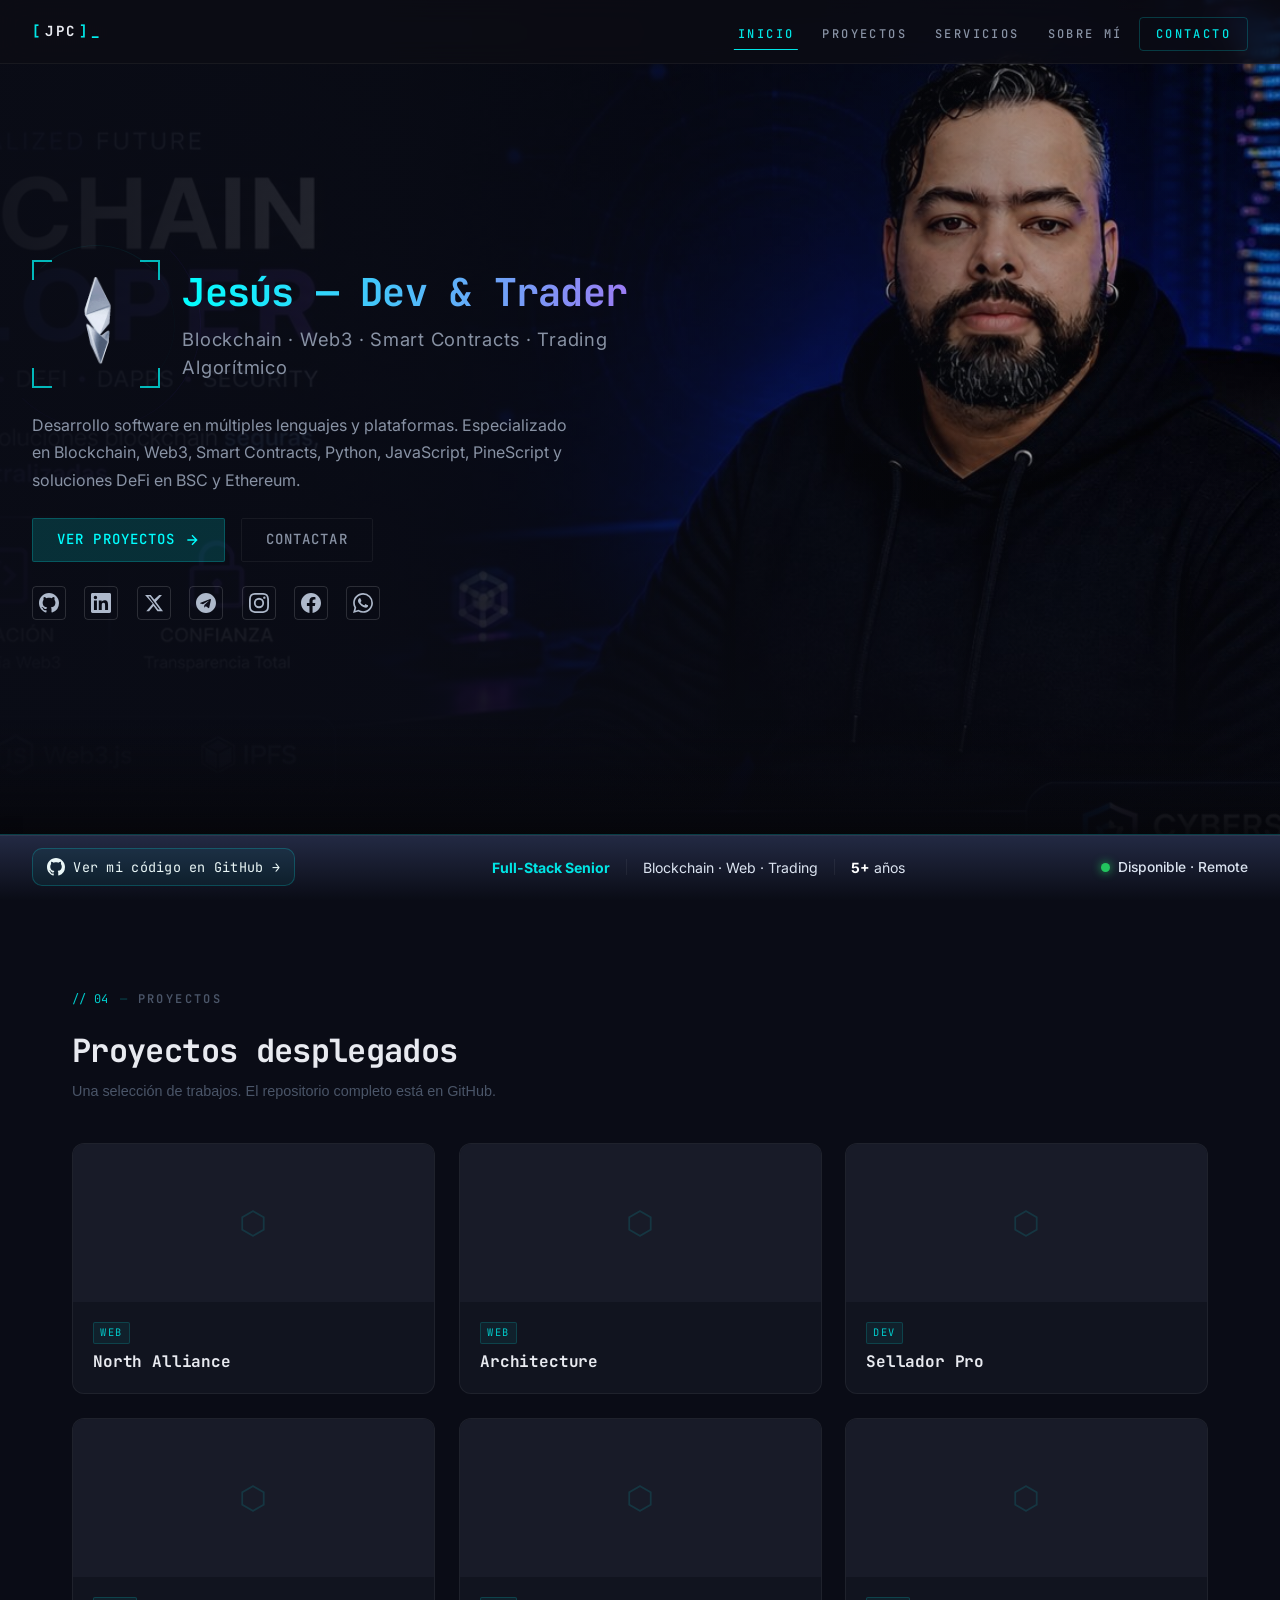
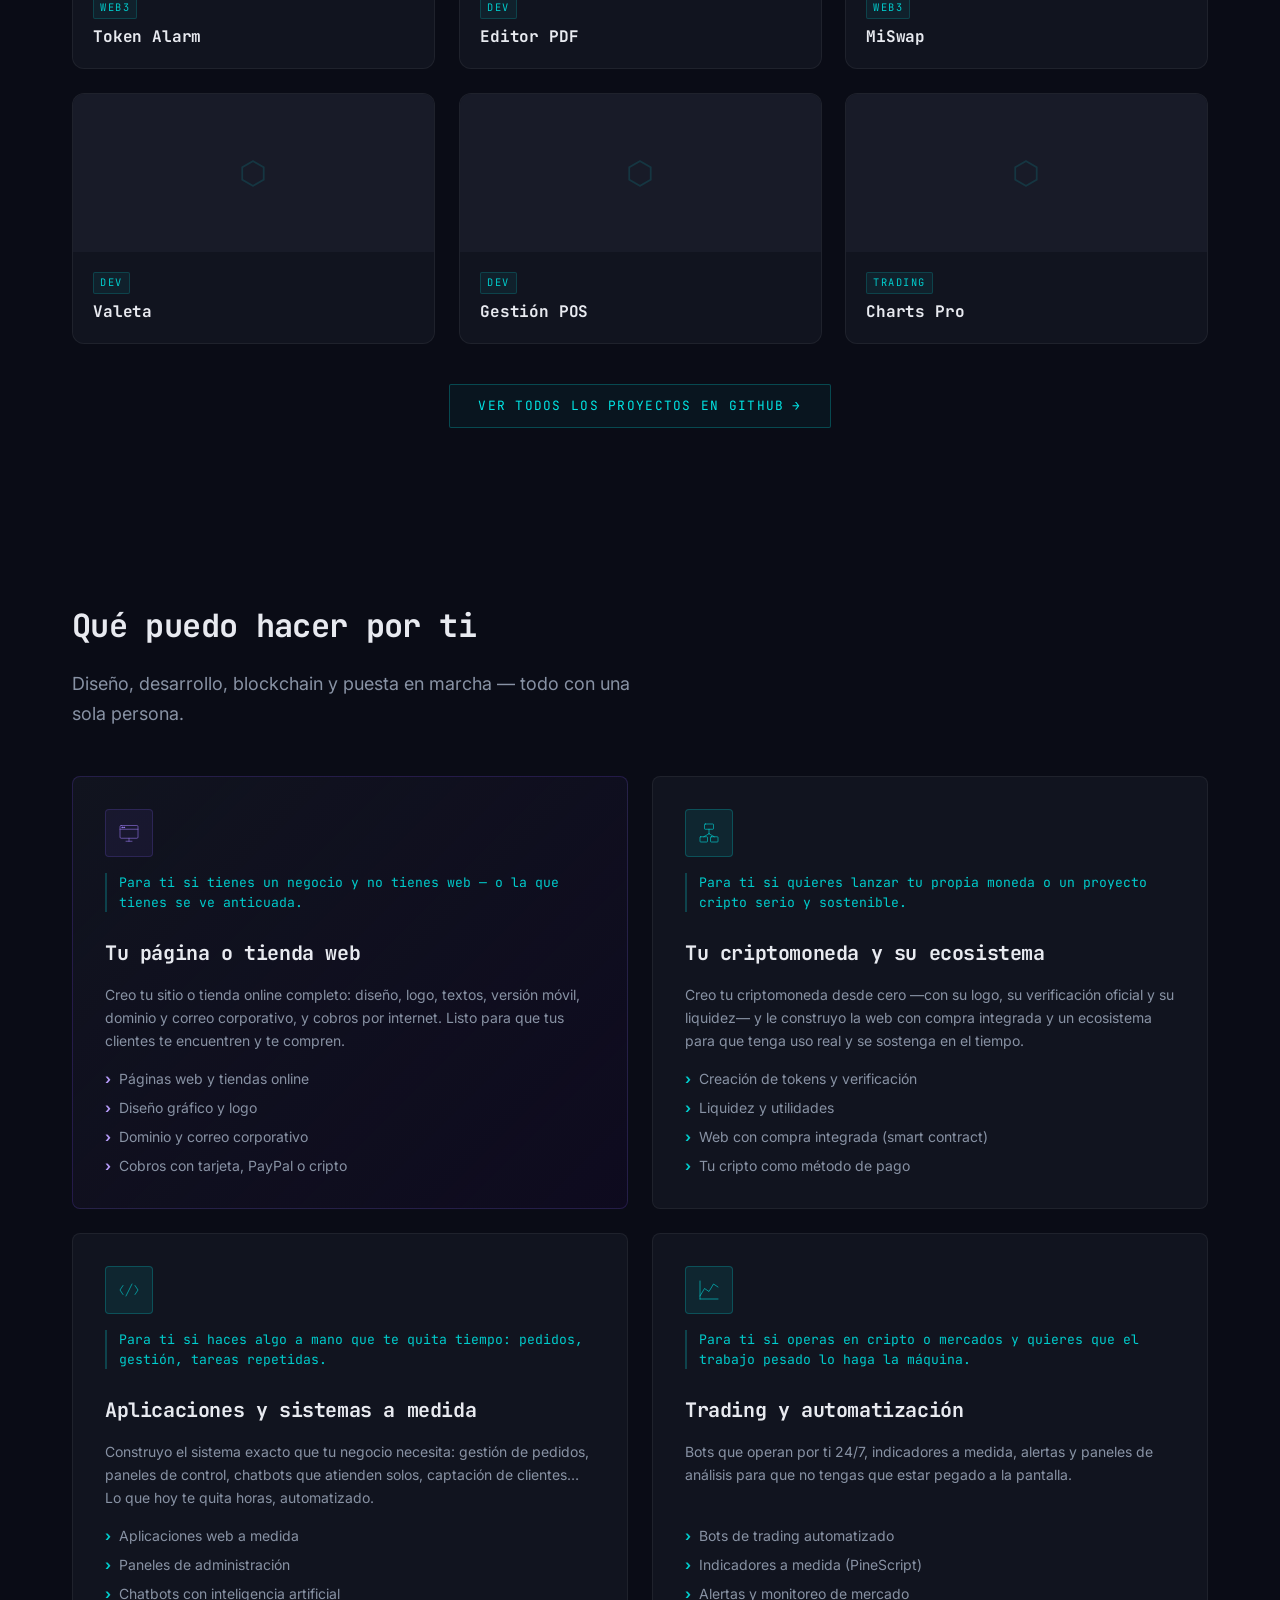
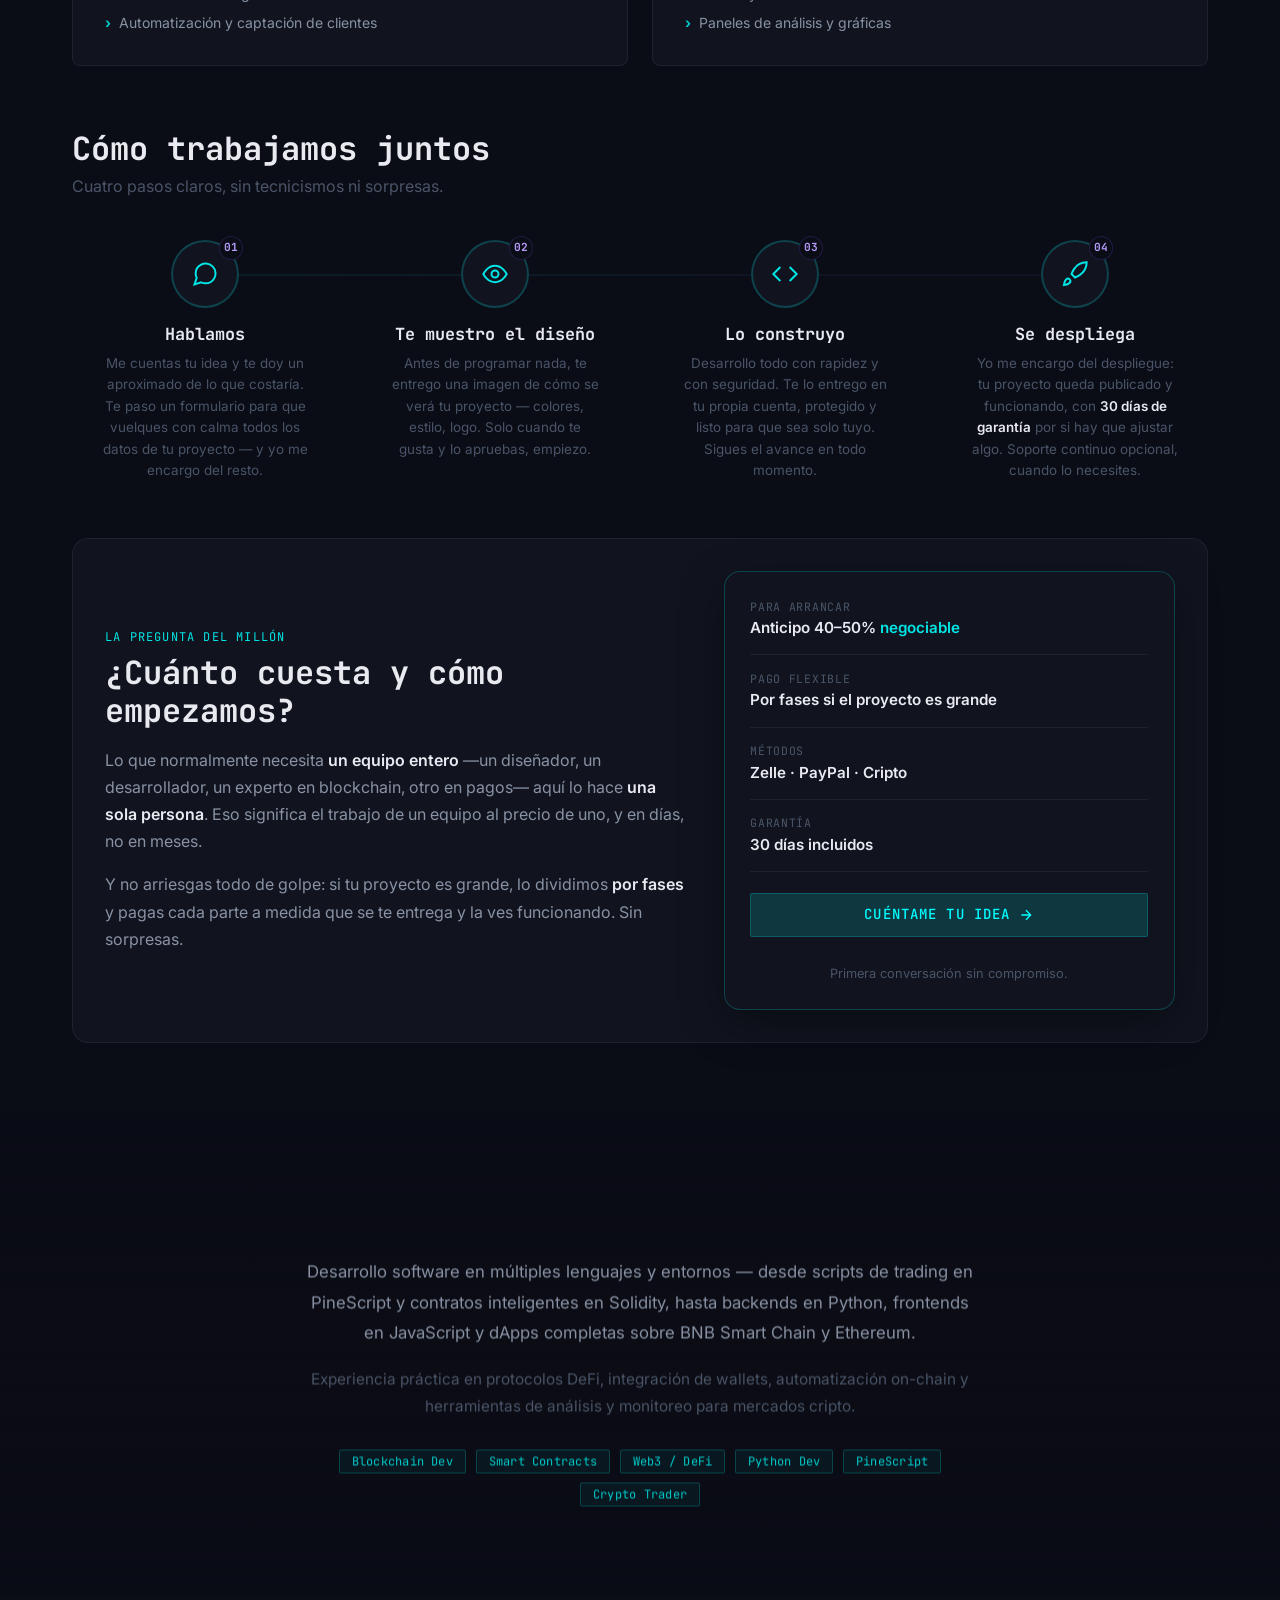
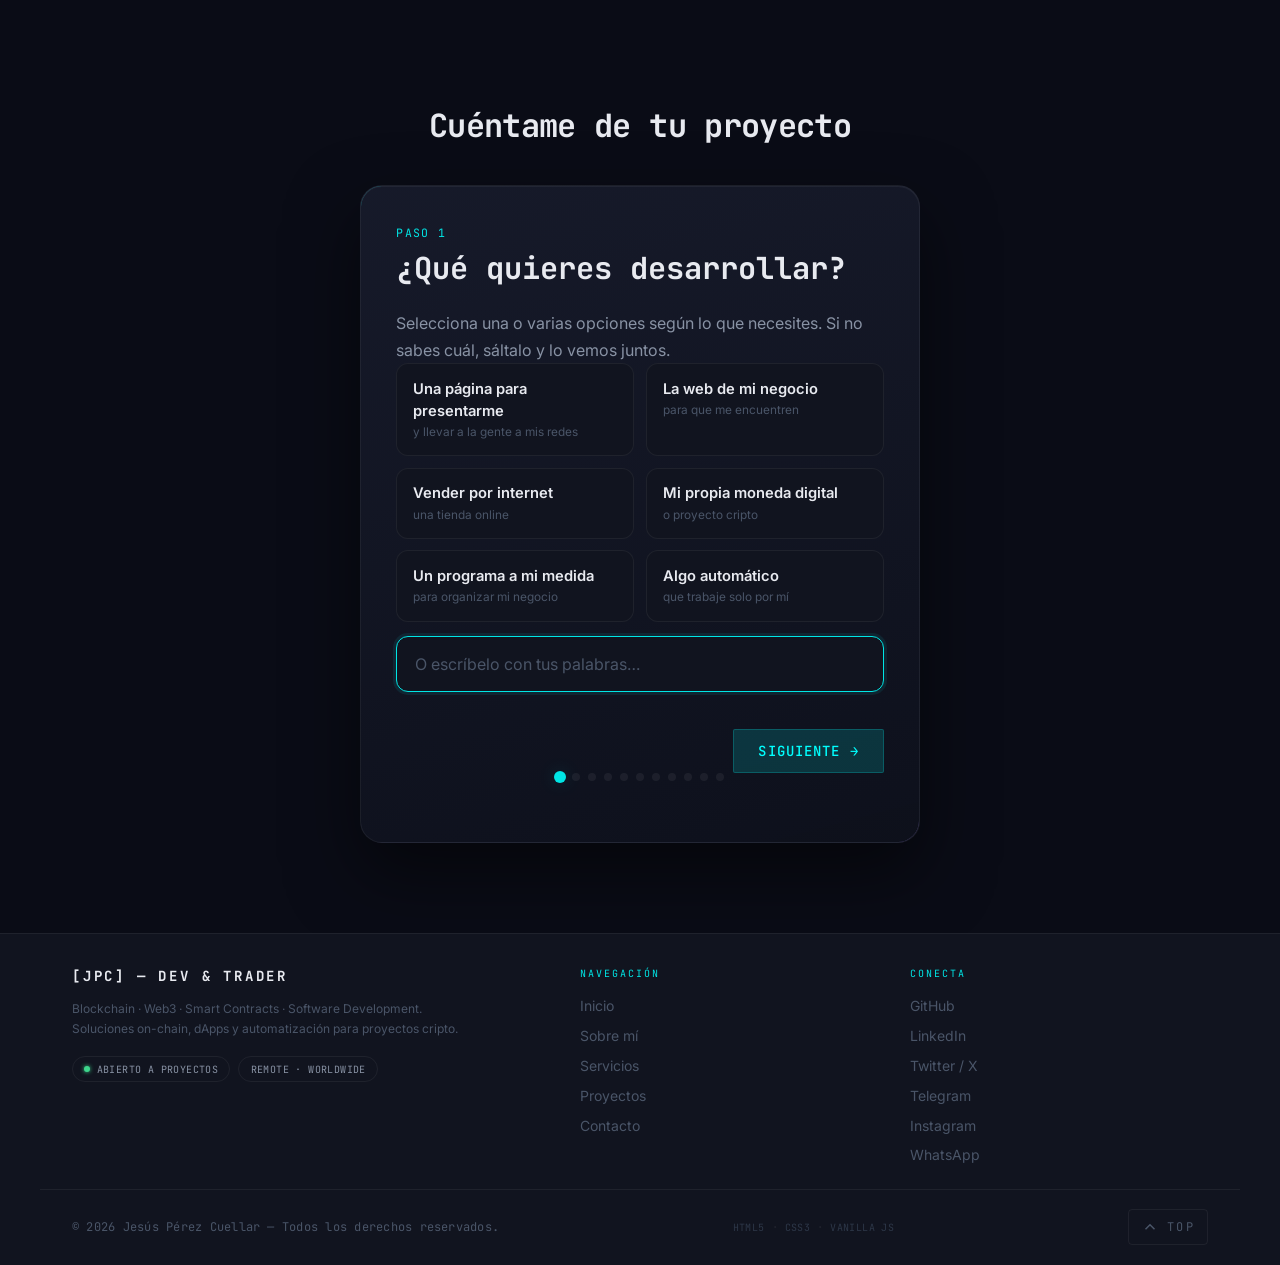
==== commit 76463363: "Add files via upload" ====
--- a/index.html
+++ b/index.html
@@ -600,8 +600,10 @@
                 <svg viewBox="0 0 24 24" fill="none" stroke="currentColor" stroke-width="1.7" aria-hidden="true"><path d="M21 11.5a8.38 8.38 0 0 1-.9 3.8 8.5 8.5 0 0 1-7.6 4.7 8.38 8.38 0 0 1-3.8-.9L3 21l1.9-5.7a8.38 8.38 0 0 1-.9-3.8 8.5 8.5 0 0 1 4.7-7.6 8.38 8.38 0 0 1 3.8-.9h.5a8.48 8.48 0 0 1 8 8v.5z"/></svg>
                 <span class="flow-num">01</span>
               </div>
-              <h4>Hablamos</h4>
-              <p>Me cuentas tu idea y te doy un aproximado de lo que costaría. Te paso un formulario para que vuelques con calma todos los datos de tu proyecto — y yo me encargo del resto.</p>
+              <div class="flow-card">
+                <h4>Hablamos</h4>
+                <p>Me cuentas tu idea y te doy un aproximado de lo que costaría. Te paso un formulario para que vuelques con calma todos los datos de tu proyecto — y yo me encargo del resto.</p>
+              </div>
             </div>
 
             <div class="flow-step" tabindex="0">
@@ -609,8 +611,10 @@
                 <svg viewBox="0 0 24 24" fill="none" stroke="currentColor" stroke-width="1.7" aria-hidden="true"><path d="M2 12s3.5-7 10-7 10 7 10 7-3.5 7-10 7-10-7-10-7z"/><circle cx="12" cy="12" r="3"/></svg>
                 <span class="flow-num">02</span>
               </div>
-              <h4>Te muestro el diseño</h4>
-              <p>Antes de programar nada, te entrego una imagen de cómo se verá tu proyecto — colores, estilo, logo. Solo cuando te gusta y lo apruebas, empiezo.</p>
+              <div class="flow-card">
+                <h4>Te muestro el diseño</h4>
+                <p>Antes de programar nada, te entrego una imagen de cómo se verá tu proyecto — colores, estilo, logo. Solo cuando te gusta y lo apruebas, empiezo.</p>
+              </div>
             </div>
 
             <div class="flow-step" tabindex="0">
@@ -618,8 +622,10 @@
                 <svg viewBox="0 0 24 24" fill="none" stroke="currentColor" stroke-width="1.7" aria-hidden="true"><polyline points="16 18 22 12 16 6"/><polyline points="8 6 2 12 8 18"/></svg>
                 <span class="flow-num">03</span>
               </div>
-              <h4>Lo construyo</h4>
-              <p>Desarrollo todo con rapidez y con seguridad. Te lo entrego en tu propia cuenta, protegido y listo para que sea solo tuyo. Sigues el avance en todo momento.</p>
+              <div class="flow-card">
+                <h4>Lo construyo</h4>
+                <p>Desarrollo todo con rapidez y con seguridad. Te lo entrego en tu propia cuenta, protegido y listo para que sea solo tuyo. Sigues el avance en todo momento.</p>
+              </div>
             </div>
 
             <div class="flow-step" tabindex="0">
@@ -627,8 +633,10 @@
                 <svg viewBox="0 0 24 24" fill="none" stroke="currentColor" stroke-width="1.7" aria-hidden="true"><path d="M4.5 16.5c-1.5 1.26-2 5-2 5s3.74-.5 5-2c.71-.84.7-2.13-.09-2.91a2.18 2.18 0 0 0-2.91-.09z"/><path d="M12 15l-3-3a22 22 0 0 1 2-3.95A12.88 12.88 0 0 1 22 2c0 2.72-.78 7.5-6 11a22.35 22.35 0 0 1-4 2z"/></svg>
                 <span class="flow-num">04</span>
               </div>
-              <h4>Se despliega</h4>
-              <p>Yo me encargo del despliegue: tu proyecto queda publicado y funcionando, con <strong>30 días de garantía</strong> por si hay que ajustar algo. Soporte continuo opcional, cuando lo necesites.</p>
+              <div class="flow-card">
+                <h4>Se despliega</h4>
+                <p>Yo me encargo del despliegue: tu proyecto queda publicado y funcionando, con <strong>30 días de garantía</strong> por si hay que ajustar algo. Soporte continuo opcional, cuando lo necesites.</p>
+              </div>
             </div>
           </div>
         </div>
@@ -668,10 +676,9 @@
       const PROJECTS_VERSION = 'v7';
       document.addEventListener('DOMContentLoaded', function () {
         try {
-          if (localStorage.getItem('bookfolio_seed_version') !== PROJECTS_VERSION) {
-            localStorage.removeItem('bookfolio_projects');
-            localStorage.setItem('bookfolio_seed_version', PROJECTS_VERSION);
-          }
+          // Siempre partir de los datos frescos de projects.js (evita rutas viejas)
+          localStorage.removeItem('bookfolio_projects');
+          localStorage.setItem('bookfolio_seed_version', PROJECTS_VERSION);
         } catch (e) {}
         new BookFolio('#portfolio', { projects: window.NP_PROJECTS || [] });
       });
@@ -723,86 +730,105 @@
         <div class="wiz">
           <div class="wiz-card" id="wiz-card">
 
-            <div class="wiz-progress" id="wiz-progress" aria-hidden="true"></div>
-
-            <!-- PASO 1 -->
             <div class="wiz-step is-active" data-step="1">
               <span class="wiz-kicker">Paso 1</span>
               <h3 class="wiz-q">¿Qué quieres desarrollar?</h3>
-              <div class="wiz-chips" id="wiz-type">
-                <button type="button" class="wiz-chip" data-val="Una front page (presencia digital)">Front page <small>presencia digital</small></button>
-                <button type="button" class="wiz-chip" data-val="Una página web de negocio">Página web <small>para tu negocio</small></button>
-                <button type="button" class="wiz-chip" data-val="Una tienda online">Tienda online <small>vender por internet</small></button>
-                <button type="button" class="wiz-chip" data-val="Una criptomoneda / proyecto Web3">Criptomoneda <small>proyecto Web3</small></button>
-                <button type="button" class="wiz-chip" data-val="Una app o sistema a medida">App o sistema <small>a medida</small></button>
-                <button type="button" class="wiz-chip" data-val="Un bot de trading / automatización">Bot de trading <small>automatización</small></button>
+              <p class="wiz-help">Selecciona una o varias opciones según lo que necesites. Si no sabes cuál, sáltalo y lo vemos juntos.</p>
+              <div class="wiz-chips wiz-multi" id="wiz-type">
+                <button type="button" class="wiz-chip" data-val="Una página sencilla que me presente y lleve a la gente a mis redes">Una página para presentarme <small>y llevar a la gente a mis redes</small></button>
+                <button type="button" class="wiz-chip" data-val="Una página web para mi negocio">La web de mi negocio <small>para que me encuentren</small></button>
+                <button type="button" class="wiz-chip" data-val="Una tienda para vender por internet">Vender por internet <small>una tienda online</small></button>
+                <button type="button" class="wiz-chip" data-val="Mi propia moneda digital / proyecto cripto">Mi propia moneda digital <small>o proyecto cripto</small></button>
+                <button type="button" class="wiz-chip" data-val="Un programa o sistema a la medida de mi negocio">Un programa a mi medida <small>para organizar mi negocio</small></button>
+                <button type="button" class="wiz-chip" data-val="Algo que trabaje o vigile solo (automatización)">Algo automático <small>que trabaje solo por mí</small></button>
               </div>
-              <input type="text" class="wiz-input wiz-other" id="wiz-type-other" placeholder="O escríbelo tú mismo (otra cosa)…">
-              <div class="wiz-nav">
-                <span></span>
-                <button type="button" class="btn btn--primary wiz-next" data-next>Siguiente paso →</button>
-              </div>
-            </div>
-
-            <!-- PASO 2 -->
+              <input type="text" class="wiz-input wiz-other" id="wiz-type-other" placeholder="O escríbelo con tus palabras…">
+              <div class="wiz-nav"><span></span><button type="button" class="btn btn--primary wiz-next" data-next>Siguiente →</button></div>
+            </div>
+
             <div class="wiz-step" data-step="2">
               <span class="wiz-kicker">Paso 2</span>
-              <h3 class="wiz-q">¿Cuál es tu nombre?</h3>
-              <input type="text" class="wiz-input" id="wiz-name" placeholder="Escribe tu nombre" autocomplete="name">
-              <div class="wiz-nav">
-                <button type="button" class="btn btn--ghost wiz-back" data-back>← Atrás</button>
-                <button type="button" class="btn btn--primary wiz-next" data-next>Siguiente paso →</button>
-              </div>
-            </div>
-
-            <!-- PASO 3 -->
+              <h3 class="wiz-q">¿Cómo te llamas?</h3>
+              <p class="wiz-help">Solo tu nombre, para saber cómo dirigirme a ti.</p>
+              <input type="text" class="wiz-input" id="wiz-name" placeholder="Tu nombre" autocomplete="name">
+              <div class="wiz-nav"><button type="button" class="btn btn--ghost wiz-back" data-back>← Atrás</button><button type="button" class="btn btn--primary wiz-next" data-next>Siguiente →</button></div>
+            </div>
+
             <div class="wiz-step" data-step="3">
               <span class="wiz-kicker">Paso 3</span>
-              <h3 class="wiz-q">Tu número de WhatsApp</h3>
-              <input type="tel" class="wiz-input" id="wiz-phone" placeholder="Con código de país. Ej: +1 305 000 0000" autocomplete="tel">
-              <div class="wiz-nav">
-                <button type="button" class="btn btn--ghost wiz-back" data-back>← Atrás</button>
-                <button type="button" class="btn btn--primary wiz-next" data-next>Siguiente paso →</button>
-              </div>
-            </div>
-
-            <!-- PASO 4 -->
+              <h3 class="wiz-q">¿Cómo te contacto?</h3>
+              <p class="wiz-help">Déjame tu WhatsApp o tu correo (con uno basta). Es por donde te responderé.</p>
+              <input type="tel" class="wiz-input" id="wiz-phone" placeholder="Tu WhatsApp (con código de país)" autocomplete="tel">
+              <input type="email" class="wiz-input" id="wiz-email" placeholder="O tu correo electrónico" autocomplete="email">
+              <div class="wiz-nav"><button type="button" class="btn btn--ghost wiz-back" data-back>← Atrás</button><button type="button" class="btn btn--primary wiz-next" data-next>Siguiente →</button></div>
+            </div>
+
             <div class="wiz-step" data-step="4">
               <span class="wiz-kicker">Paso 4 · opcional</span>
-              <h3 class="wiz-q">Cuéntame un poco más</h3>
-              <textarea class="wiz-input" id="wiz-desc" rows="3" placeholder="Una idea breve de lo que quieres. No hace falta que lo detalles todo aquí."></textarea>
-              <div class="wiz-nav">
-                <button type="button" class="btn btn--ghost wiz-back" data-back>← Atrás</button>
-                <button type="button" class="btn btn--primary wiz-next" data-next>Siguiente paso →</button>
-              </div>
-            </div>
-
-            <!-- PASO 5 -->
+              <h3 class="wiz-q">¿Cómo se llama tu negocio o proyecto?</h3>
+              <p class="wiz-help">Si aún no tiene nombre, no te preocupes, déjalo en blanco.</p>
+              <input type="text" class="wiz-input" id="wiz-biz" placeholder="Nombre de tu negocio o proyecto">
+              <div class="wiz-nav"><button type="button" class="btn btn--ghost wiz-back" data-back>← Atrás</button><button type="button" class="btn btn--primary wiz-next" data-next>Siguiente →</button></div>
+            </div>
+
             <div class="wiz-step" data-step="5">
               <span class="wiz-kicker">Paso 5 · opcional</span>
+              <h3 class="wiz-q">¿A qué te dedicas?</h3>
+              <p class="wiz-help">En una frase: qué haces o qué vendes. Así entiendo tu mundo.</p>
+              <input type="text" class="wiz-input" id="wiz-activity" placeholder="Ej: Vendo muebles de madera hechos a mano">
+              <div class="wiz-nav"><button type="button" class="btn btn--ghost wiz-back" data-back>← Atrás</button><button type="button" class="btn btn--primary wiz-next" data-next>Siguiente →</button></div>
+            </div>
+
+            <div class="wiz-step" data-step="6">
+              <span class="wiz-kicker">Paso 6 · opcional</span>
+              <h3 class="wiz-q">¿Ya tienes algo en internet?</h3>
+              <p class="wiz-help">Si tienes una web, redes sociales o un logo, pégame aquí los enlaces. Si no tienes nada, también está perfecto.</p>
+              <textarea class="wiz-input" id="wiz-have" rows="2" placeholder="Enlaces de tu web o redes, o escribe 'no tengo nada todavía'"></textarea>
+              <div class="wiz-nav"><button type="button" class="btn btn--ghost wiz-back" data-back>← Atrás</button><button type="button" class="btn btn--primary wiz-next" data-next>Siguiente →</button></div>
+            </div>
+
+            <div class="wiz-step" data-step="7">
+              <span class="wiz-kicker">Paso 7 · opcional</span>
+              <h3 class="wiz-q">¿Tienes colores o un estilo en mente?</h3>
+              <p class="wiz-help">Colores favoritos, si lo quieres elegante, moderno, colorido… lo que sea. Si no, yo te propongo.</p>
+              <input type="text" class="wiz-input" id="wiz-style" placeholder="Ej: Azul y blanco, estilo elegante y serio">
+              <div class="wiz-nav"><button type="button" class="btn btn--ghost wiz-back" data-back>← Atrás</button><button type="button" class="btn btn--primary wiz-next" data-next>Siguiente →</button></div>
+            </div>
+
+            <div class="wiz-step" data-step="8">
+              <span class="wiz-kicker">Paso 8 · opcional</span>
+              <h3 class="wiz-q">¿Hay alguna página que te guste?</h3>
+              <p class="wiz-help">Si viste una web que te encantó, pégame el enlace. Me sirve muchísimo para entender lo que buscas.</p>
+              <input type="text" class="wiz-input" id="wiz-ref" placeholder="Enlace de una web que te guste">
+              <div class="wiz-nav"><button type="button" class="btn btn--ghost wiz-back" data-back>← Atrás</button><button type="button" class="btn btn--primary wiz-next" data-next>Siguiente →</button></div>
+            </div>
+
+            <div class="wiz-step" data-step="9">
+              <span class="wiz-kicker">Paso 9 · opcional</span>
+              <h3 class="wiz-q">¿Quieres contarme algo más?</h3>
+              <p class="wiz-help">Cualquier idea, detalle o duda que tengas. No hace falta que sepas de tecnología, con que me expliques qué imaginas basta.</p>
+              <textarea class="wiz-input" id="wiz-desc" rows="3" placeholder="Cuéntame con tus palabras…"></textarea>
+              <div class="wiz-nav"><button type="button" class="btn btn--ghost wiz-back" data-back>← Atrás</button><button type="button" class="btn btn--primary wiz-next" data-next>Siguiente →</button></div>
+            </div>
+
+            <div class="wiz-step" data-step="10">
+              <span class="wiz-kicker">Paso 10 · opcional</span>
               <h3 class="wiz-q">Presupuesto y plazo</h3>
+              <p class="wiz-help">Si tienes una idea de cuánto quieres invertir y para cuándo lo necesitas, dímelo. Si no, lo hablamos.</p>
               <input type="text" class="wiz-input" id="wiz-budget" placeholder="Presupuesto aproximado (opcional)">
-              <input type="text" class="wiz-input" id="wiz-when" placeholder="¿Para cuándo? (opcional)">
-              <div class="wiz-nav">
-                <button type="button" class="btn btn--ghost wiz-back" data-back>← Atrás</button>
-                <button type="button" class="btn btn--primary wiz-next" data-next>Casi listo →</button>
-              </div>
-            </div>
-
-            <!-- PASO 6 · FINAL -->
-            <div class="wiz-step wiz-step--final" data-step="6">
-              <div class="wiz-check" aria-hidden="true">
-                <svg viewBox="0 0 24 24" fill="none" stroke="currentColor" stroke-width="2.5"><path d="M20 6L9 17l-5-5"/></svg>
-              </div>
+              <input type="text" class="wiz-input" id="wiz-when" placeholder="¿Para cuándo lo quieres? (opcional)">
+              <div class="wiz-nav"><button type="button" class="btn btn--ghost wiz-back" data-back>← Atrás</button><button type="button" class="btn btn--primary wiz-next" data-next>Casi listo →</button></div>
+            </div>
+
+            <div class="wiz-step wiz-step--final" data-step="11">
+              <div class="wiz-check" aria-hidden="true"><svg viewBox="0 0 24 24" fill="none" stroke="currentColor" stroke-width="2.5"><path d="M20 6L9 17l-5-5"/></svg></div>
               <h3 class="wiz-q">¡Todo listo!</h3>
-              <p class="wiz-final-note">Toca el botón de abajo: accederás a mi WhatsApp con tu solicitud ya escrita. Solo tienes que <strong>enviarla</strong> y te respondo en breve para coordinar todo.</p>
-              <a href="#" id="wiz-wa" class="btn btn--primary btn--full wiz-wa" target="_blank" rel="noopener">
-                <svg width="18" height="18" viewBox="0 0 24 24" fill="currentColor" aria-hidden="true"><path d="M17.472 14.382c-.297-.149-1.758-.867-2.03-.967-.273-.099-.471-.148-.67.15-.197.297-.767.966-.94 1.164-.173.199-.347.223-.644.075-.297-.15-1.255-.463-2.39-1.475-.883-.788-1.48-1.761-1.653-2.059-.173-.297-.018-.458.13-.606.134-.133.298-.347.446-.52.149-.174.198-.298.298-.497.099-.198.05-.371-.025-.52-.075-.149-.669-1.612-.916-2.207-.242-.579-.487-.5-.669-.51l-.57-.01c-.198 0-.52.074-.792.372-.272.297-1.04 1.016-1.04 2.479 0 1.462 1.065 2.875 1.213 3.074.149.198 2.096 3.2 5.077 4.487.709.306 1.262.489 1.694.625.712.227 1.36.195 1.871.118.571-.085 1.758-.719 2.006-1.413.248-.694.248-1.289.173-1.413-.074-.124-.272-.198-.57-.347m-5.421 7.403h-.004a9.87 9.87 0 0 1-5.031-1.378l-.361-.214-3.741.982.998-3.648-.235-.374a9.86 9.86 0 0 1-1.51-5.26c.001-5.45 4.436-9.884 9.888-9.884 2.64 0 5.122 1.03 6.988 2.898a9.825 9.825 0 0 1 2.893 6.994c-.003 5.45-4.437 9.884-9.885 9.884m8.413-18.297A11.815 11.815 0 0 0 12.05 0C5.495 0 .16 5.335.157 11.892c0 2.096.547 4.142 1.588 5.945L.057 24l6.305-1.654a11.882 11.882 0 0 0 5.683 1.448h.005c6.554 0 11.89-5.335 11.893-11.893a11.821 11.821 0 0 0-3.48-8.413z"/></svg>
-                <span>Enviar por WhatsApp</span>
-              </a>
+              <p class="wiz-final-note">Toca el botón de abajo: se abrirá mi WhatsApp con toda tu información ya escrita. Solo tienes que <strong>enviarla</strong> y te respondo en breve para coordinar una reunión y arrancar.</p>
+              <a href="#" id="wiz-wa" class="btn btn--primary btn--full wiz-wa" target="_blank" rel="noopener"><svg width="18" height="18" viewBox="0 0 24 24" fill="currentColor" aria-hidden="true"><path d="M17.472 14.382c-.297-.149-1.758-.867-2.03-.967-.273-.099-.471-.148-.67.15-.197.297-.767.966-.94 1.164-.173.199-.347.223-.644.075-.297-.15-1.255-.463-2.39-1.475-.883-.788-1.48-1.761-1.653-2.059-.173-.297-.018-.458.13-.606.134-.133.298-.347.446-.52.149-.174.198-.298.298-.497.099-.198.05-.371-.025-.52-.075-.149-.669-1.612-.916-2.207-.242-.579-.487-.5-.669-.51l-.57-.01c-.198 0-.52.074-.792.372-.272.297-1.04 1.016-1.04 2.479 0 1.462 1.065 2.875 1.213 3.074.149.198 2.096 3.2 5.077 4.487.709.306 1.262.489 1.694.625.712.227 1.36.195 1.871.118.571-.085 1.758-.719 2.006-1.413.248-.694.248-1.289.173-1.413-.074-.124-.272-.198-.57-.347m-5.421 7.403h-.004a9.87 9.87 0 0 1-5.031-1.378l-.361-.214-3.741.982.998-3.648-.235-.374a9.86 9.86 0 0 1-1.51-5.26c.001-5.45 4.436-9.884 9.888-9.884 2.64 0 5.122 1.03 6.988 2.898a9.825 9.825 0 0 1 2.893 6.994c-.003 5.45-4.437 9.884-9.885 9.884m8.413-18.297A11.815 11.815 0 0 0 12.05 0C5.495 0 .16 5.335.157 11.892c0 2.096.547 4.142 1.588 5.945L.057 24l6.305-1.654a11.882 11.882 0 0 0 5.683 1.448h.005c6.554 0 11.89-5.335 11.893-11.893a11.821 11.821 0 0 0-3.48-8.413z"/></svg><span>Enviar por WhatsApp</span></a>
               <button type="button" class="btn btn--ghost wiz-back" data-back>← Atrás</button>
             </div>
 
+            <div class="wiz-progress" id="wiz-progress" aria-hidden="true"></div>
           </div>
         </div>
       </div>
@@ -887,7 +913,7 @@
 <script src="js/core/AppInit.js"></script>
 
 <script>
-/* ===== Asistente de Contacto paso a paso (envía por WhatsApp) ===== */
+/* ===== Asistente de Contacto (multi-paso, envía por WhatsApp) ===== */
 (function(){
   var WA = "5358648458";
   var card = document.getElementById('wiz-card');
@@ -895,79 +921,69 @@
   var steps = [].slice.call(card.querySelectorAll('.wiz-step'));
   var total = steps.length;
   var cur = 0;
-  var data = { type:"", name:"", phone:"", desc:"", budget:"", when:"" };
-
-  // Puntos de progreso
+
   var prog = document.getElementById('wiz-progress');
   for(var i=0;i<total;i++){ var d=document.createElement('span'); d.className='wiz-dot'; prog.appendChild(d); }
   var dots = [].slice.call(prog.children);
 
+  function val(id){ var el=document.getElementById(id); return el? el.value.trim() : ""; }
+
+  function selectedTypes(){
+    var out=[];
+    card.querySelectorAll('#wiz-type .wiz-chip.sel').forEach(function(c){ out.push(c.getAttribute('data-val')); });
+    var o=val('wiz-type-other'); if(o) out.push(o);
+    return out;
+  }
+
   function paint(){
     steps.forEach(function(s,idx){ s.classList.toggle('is-active', idx===cur); });
-    // reiniciar animación
     var active = steps[cur];
     active.classList.remove('wiz-in'); void active.offsetWidth; active.classList.add('wiz-in');
     dots.forEach(function(d,idx){ d.classList.toggle('done', idx<cur); d.classList.toggle('now', idx===cur); });
-    var focusable = active.querySelector('.wiz-input, .wiz-chip');
-    if(focusable && focusable.tagName==='INPUT') setTimeout(function(){ try{focusable.focus();}catch(e){} }, 260);
+    var inp = active.querySelector('input, textarea');
+    if(inp) setTimeout(function(){ try{inp.focus();}catch(e){} }, 280);
   }
 
-  function collect(){
-    var n=document.getElementById('wiz-name'), p=document.getElementById('wiz-phone'),
-        d=document.getElementById('wiz-desc'), b=document.getElementById('wiz-budget'),
-        w=document.getElementById('wiz-when'), o=document.getElementById('wiz-type-other');
-    if(n) data.name=n.value.trim();
-    if(p) data.phone=p.value.trim();
-    if(d) data.desc=d.value.trim();
-    if(b) data.budget=b.value.trim();
-    if(w) data.when=w.value.trim();
-    if(o && o.value.trim()) data.type=o.value.trim();
-  }
+  function shake(){ card.classList.remove('wiz-shake'); void card.offsetWidth; card.classList.add('wiz-shake'); }
 
   function validate(){
     var step = cur+1;
-    if(step===1 && !data.type){ shake(); return false; }
-    if(step===2 && !data.name){ shake(); return false; }
-    if(step===3 && !data.phone){ shake(); return false; }
+    if(step===2 && !val('wiz-name')){ shake(); return false; }              // nombre obligatorio
+    if(step===3 && !val('wiz-phone') && !val('wiz-email')){ shake(); return false; } // al menos un contacto
     return true;
   }
-  function shake(){ card.classList.remove('wiz-shake'); void card.offsetWidth; card.classList.add('wiz-shake'); }
 
   function buildMsg(){
+    var types = selectedTypes();
     var L=["Hola Jesús, quiero desarrollar un proyecto.",""];
-    L.push("• Qué quiero: "+(data.type||"—"));
-    L.push("• Nombre: "+(data.name||"—"));
-    L.push("• WhatsApp: "+(data.phone||"—"));
-    if(data.desc)   L.push("• Detalles: "+data.desc);
-    if(data.budget) L.push("• Presupuesto: "+data.budget);
-    if(data.when)   L.push("• Para cuándo: "+data.when);
+    L.push("Qué quiero: " + (types.length? types.join(" / ") : "—"));
+    L.push("Nombre: " + (val('wiz-name')||"—"));
+    var contacto=[]; if(val('wiz-phone')) contacto.push("WhatsApp "+val('wiz-phone')); if(val('wiz-email')) contacto.push("Correo "+val('wiz-email'));
+    L.push("Contacto: " + (contacto.length? contacto.join(" · ") : "—"));
+    if(val('wiz-biz'))      L.push("Negocio/proyecto: "+val('wiz-biz'));
+    if(val('wiz-activity')) L.push("Se dedica a: "+val('wiz-activity'));
+    if(val('wiz-have'))     L.push("Ya tiene: "+val('wiz-have'));
+    if(val('wiz-style'))    L.push("Colores/estilo: "+val('wiz-style'));
+    if(val('wiz-ref'))      L.push("Referencia que le gusta: "+val('wiz-ref'));
+    if(val('wiz-desc'))     L.push("Detalles: "+val('wiz-desc'));
+    if(val('wiz-budget'))   L.push("Presupuesto: "+val('wiz-budget'));
+    if(val('wiz-when'))     L.push("Para cuándo: "+val('wiz-when'));
     return L.join(String.fromCharCode(10));
   }
 
-  // Chips (paso 1)
-  var chips = card.querySelectorAll('#wiz-type .wiz-chip');
-  chips.forEach(function(c){
-    c.addEventListener('click', function(){
-      chips.forEach(function(x){ x.classList.remove('sel'); });
-      c.classList.add('sel');
-      data.type = c.getAttribute('data-val');
-      var o=document.getElementById('wiz-type-other'); if(o) o.value='';
-    });
-  });
-  var other=document.getElementById('wiz-type-other');
-  if(other) other.addEventListener('input', function(){
-    if(other.value.trim()){ chips.forEach(function(x){ x.classList.remove('sel'); }); data.type=other.value.trim(); }
+  // Chips multi-selección (paso 1)
+  card.querySelectorAll('#wiz-type .wiz-chip').forEach(function(c){
+    c.addEventListener('click', function(){ c.classList.toggle('sel'); });
   });
 
   card.addEventListener('click', function(e){
     var nx=e.target.closest('[data-next]'), bk=e.target.closest('[data-back]');
-    if(nx){ collect(); if(!validate()) return; if(cur<total-1){ cur++; paint(); if(cur===total-1) prepFinal(); } }
+    if(nx){ if(!validate()) return; if(cur<total-1){ cur++; paint(); if(cur===total-1) prepFinal(); } }
     if(bk){ if(cur>0){ cur--; paint(); } }
   });
 
   function prepFinal(){
-    var wa=document.getElementById('wiz-wa');
-    wa.href = "https://wa.me/"+WA+"?text="+encodeURIComponent(buildMsg());
+    document.getElementById('wiz-wa').href = "https://wa.me/"+WA+"?text="+encodeURIComponent(buildMsg());
   }
 
   paint();
--- a/css/components.css
+++ b/css/components.css
@@ -1490,8 +1490,8 @@
 .flow-num { position: absolute; top: -6px; right: -6px; width: 24px; height: 24px; border-radius: 50%;
   background: var(--color-bg-base); border: 1px solid var(--color-border-violet); color: var(--color-violet-300, #b59bf8);
   font-family: var(--font-mono, monospace); font-size: .7rem; font-weight: 700; display: flex; align-items: center; justify-content: center; }
-.flow-step h4 { margin: 0 0 .4rem; font-size: 1.05rem; }
-.flow-step p { margin: 0; font-size: .88rem; line-height: 1.6; color: var(--color-text-secondary); }
+.flow-step h4 { margin: 0 0 .55rem; font-size: 1.05rem; color: var(--color-text-primary); }
+.flow-step p { margin: 0 auto; font-size: .84rem; line-height: 1.6; color: var(--color-text-muted); max-width: 210px; }
 .flow-step:hover, .flow-step:focus-within { transform: translateY(-6px); }
 .flow-step:hover .flow-node, .flow-step:focus-within .flow-node {
   background: #0f2930; border-color: var(--color-cyan-400); box-shadow: 0 0 22px var(--color-cyan-glow); transform: scale(1.07); }
@@ -1545,3 +1545,98 @@
   color: var(--color-cyan-400);
   text-shadow: 0 0 20px var(--color-cyan-glow);
 }
+
+/* FIX Sobre mí: título realmente centrado (anula el max-width:18ch) */
+.about-center .about-h2 {
+  max-width: none !important;
+  margin-left: auto !important;
+  margin-right: auto !important;
+  text-align: center !important;
+}
+/* FIX redes sociales: visibles en estado normal (no gris oscuro) */
+.hero-social .social-link { color: #aeb9cb; border-color: rgba(255,255,255,.14); }
+
+/* ============================================================
+   ASISTENTE DE CONTACTO (wizard paso a paso)
+   ============================================================ */
+.wiz-heading { text-align: center; margin-bottom: 2.5rem; }
+.wiz { display: flex; justify-content: center; }
+.wiz-card {
+  position: relative; width: 100%; max-width: 560px; min-height: 420px;
+  background: linear-gradient(165deg, rgba(24,28,44,.92), rgba(14,17,28,.96));
+  border: 1px solid var(--color-border); border-radius: 22px;
+  padding: 2.4rem 2.2rem 2rem;
+  box-shadow: 0 30px 70px rgba(0,0,0,.5), inset 0 1px 0 rgba(255,255,255,.05);
+  overflow: hidden;
+  display: flex; flex-direction: column;
+}
+/* Borde/halo degradado animado */
+.wiz-card::before {
+  content: ""; position: absolute; inset: -1px; border-radius: 22px; padding: 1px; z-index: 0;
+  background: linear-gradient(135deg, var(--color-cyan-400), transparent 40%, transparent 60%, var(--color-violet-400, #7f5af0));
+  -webkit-mask: linear-gradient(#000 0 0) content-box, linear-gradient(#000 0 0);
+  -webkit-mask-composite: xor; mask-composite: exclude;
+  opacity: .5; pointer-events: none;
+}
+.wiz-card > * { position: relative; z-index: 1; }
+
+/* Puntos de progreso */
+.wiz-progress { display: flex; gap: .5rem; justify-content: center; margin-bottom: 1.8rem; }
+.wiz-dot { width: 8px; height: 8px; border-radius: 50%; background: var(--color-border); transition: all .3s ease; }
+.wiz-dot.done { background: var(--color-cyan-400); }
+.wiz-dot.now { background: var(--color-cyan-400); transform: scale(1.5); box-shadow: 0 0 12px var(--color-cyan-glow); }
+
+/* Pasos */
+.wiz-step { display: none; flex: 1; flex-direction: column; }
+.wiz-step.is-active { display: flex; }
+@keyframes wizIn { from { opacity: 0; transform: scale(.9) translateY(18px); } to { opacity: 1; transform: scale(1) translateY(0); } }
+.wiz-step.wiz-in { animation: wizIn .42s cubic-bezier(.16,1,.3,1); }
+@keyframes wizShake { 10%,90%{transform:translateX(-2px)} 30%,70%{transform:translateX(4px)} 50%{transform:translateX(-6px)} }
+.wiz-card.wiz-shake { animation: wizShake .4s ease; }
+
+.wiz-kicker { font-family: var(--font-mono, monospace); font-size: .72rem; letter-spacing: .12em; text-transform: uppercase; color: var(--color-cyan-400); }
+.wiz-q { font-size: clamp(1.4rem, 3.5vw, 1.9rem); margin: .5rem 0 1.5rem; line-height: 1.2; }
+
+/* Chips seleccionables (paso 1) */
+.wiz-chips { display: grid; grid-template-columns: 1fr 1fr; gap: .7rem; }
+.wiz-chip {
+  display: flex; flex-direction: column; align-items: flex-start; gap: .15rem; text-align: left;
+  padding: .85rem 1rem; border-radius: 12px; cursor: pointer;
+  background: var(--color-bg-surface); border: 1px solid var(--color-border);
+  color: var(--color-text-primary); font-size: .92rem; font-weight: 600;
+  transition: border-color .2s, background .2s, transform .15s, box-shadow .2s;
+}
+.wiz-chip small { font-weight: 400; font-size: .74rem; color: var(--color-text-muted); }
+.wiz-chip:hover { border-color: var(--color-border-cyan); transform: translateY(-2px); }
+.wiz-chip.sel { border-color: var(--color-cyan-400); background: var(--color-cyan-glow-sm); box-shadow: 0 0 18px var(--color-cyan-glow); }
+.wiz-chip.sel small { color: var(--color-cyan-300, #7fdbdb); }
+
+/* Inputs */
+.wiz-input {
+  width: 100%; background: var(--color-bg-surface); border: 1px solid var(--color-border);
+  color: var(--color-text-primary); border-radius: 12px; padding: .95rem 1.1rem; font-size: 1rem;
+  font-family: inherit; margin-bottom: .8rem; transition: border-color .2s, box-shadow .2s;
+}
+.wiz-input:focus { outline: none; border-color: var(--color-cyan-400); box-shadow: 0 0 0 3px var(--color-cyan-glow-sm); }
+.wiz-other { margin-top: .9rem; }
+textarea.wiz-input { resize: vertical; min-height: 90px; }
+
+/* Navegación */
+.wiz-nav { display: flex; justify-content: space-between; align-items: center; gap: 1rem; margin-top: auto; padding-top: 1.5rem; }
+.wiz-nav .btn { min-width: 0; }
+.wiz-next { margin-left: auto; }
+
+/* Paso final */
+.wiz-step--final { align-items: center; text-align: center; justify-content: center; }
+.wiz-check { width: 68px; height: 68px; border-radius: 50%; display: flex; align-items: center; justify-content: center;
+  background: var(--color-cyan-glow-sm); border: 2px solid var(--color-cyan-400); color: var(--color-cyan-400);
+  margin: 0 auto 1.2rem; box-shadow: 0 0 26px var(--color-cyan-glow); animation: wizIn .5s cubic-bezier(.16,1,.3,1); }
+.wiz-check svg { width: 32px; height: 32px; }
+.wiz-final-note { color: var(--color-text-secondary); line-height: 1.7; margin: 0 0 1.6rem; max-width: 90%; }
+.wiz-wa { margin-bottom: 1rem; }
+.wiz-step--final .wiz-back { color: var(--color-text-muted); }
+
+@media (max-width: 560px) {
+  .wiz-card { padding: 1.8rem 1.3rem 1.5rem; min-height: 400px; border-radius: 18px; }
+  .wiz-chips { grid-template-columns: 1fr; }
+}
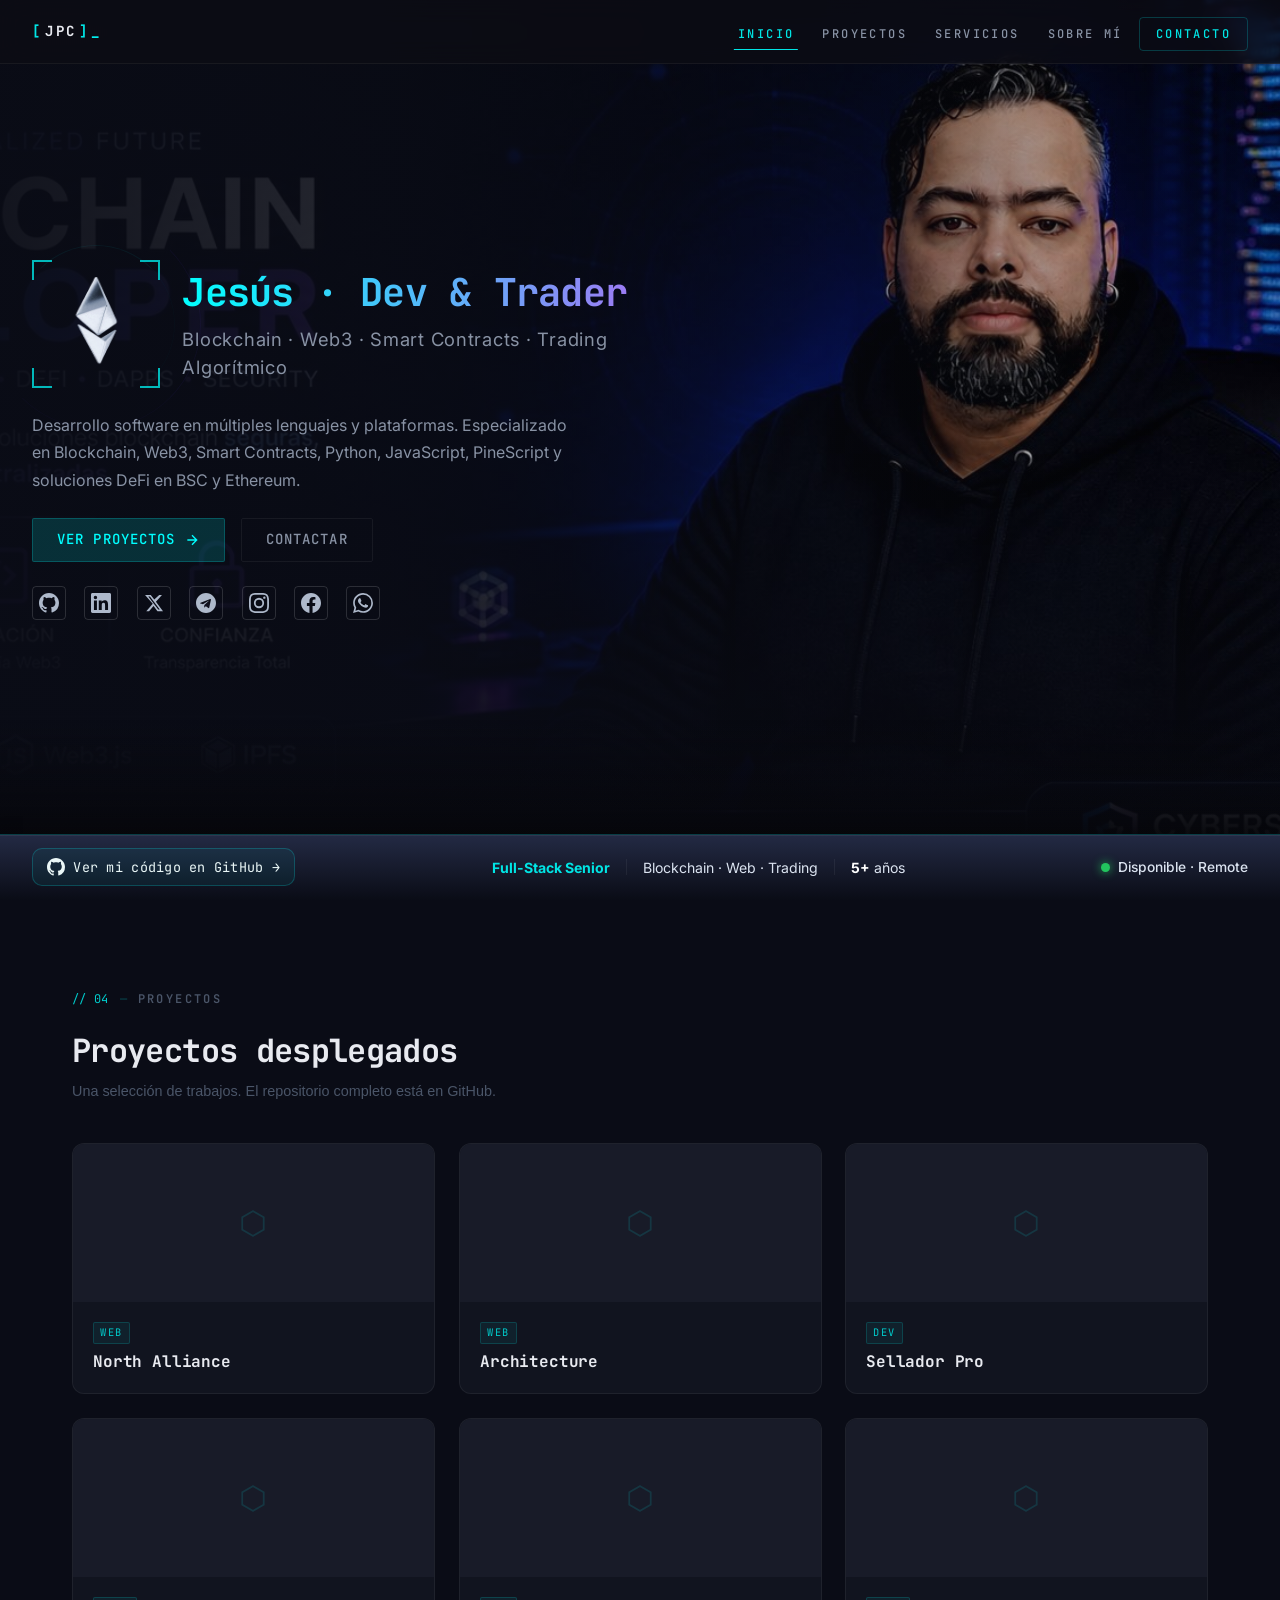
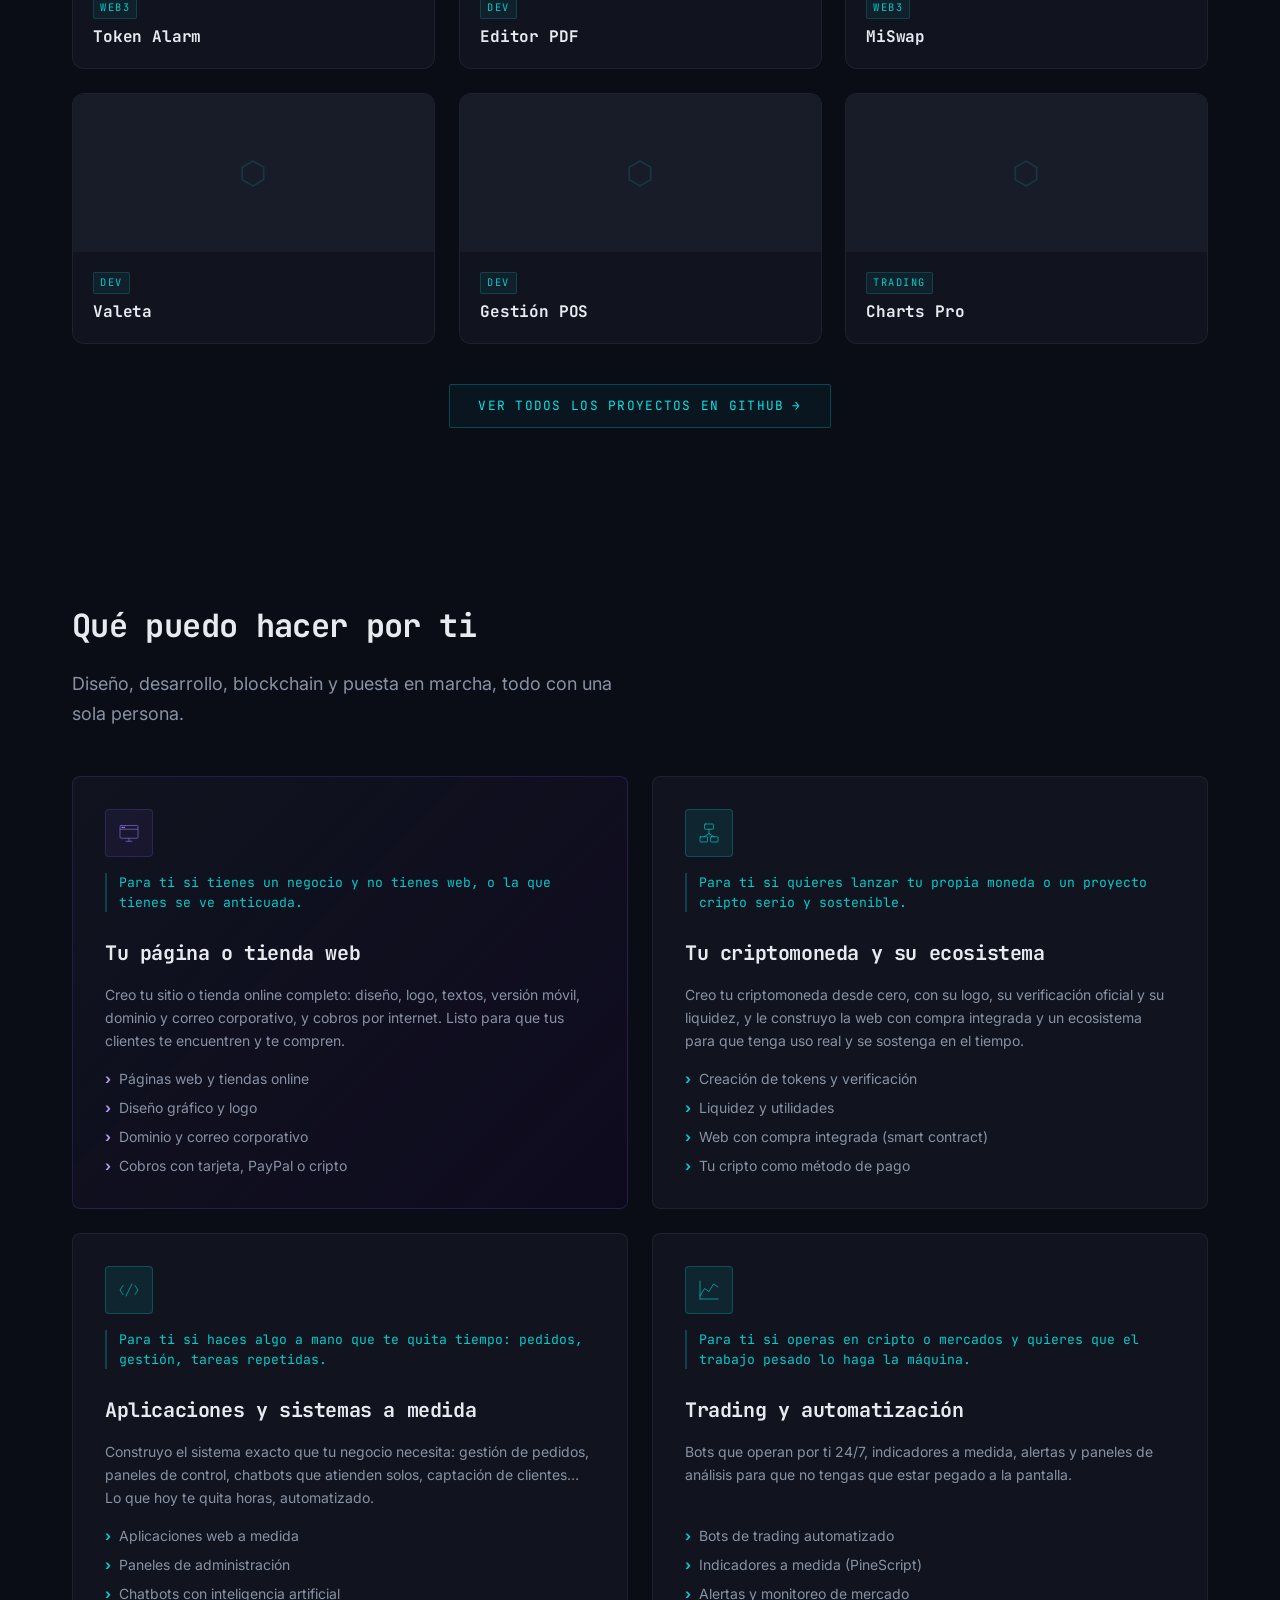
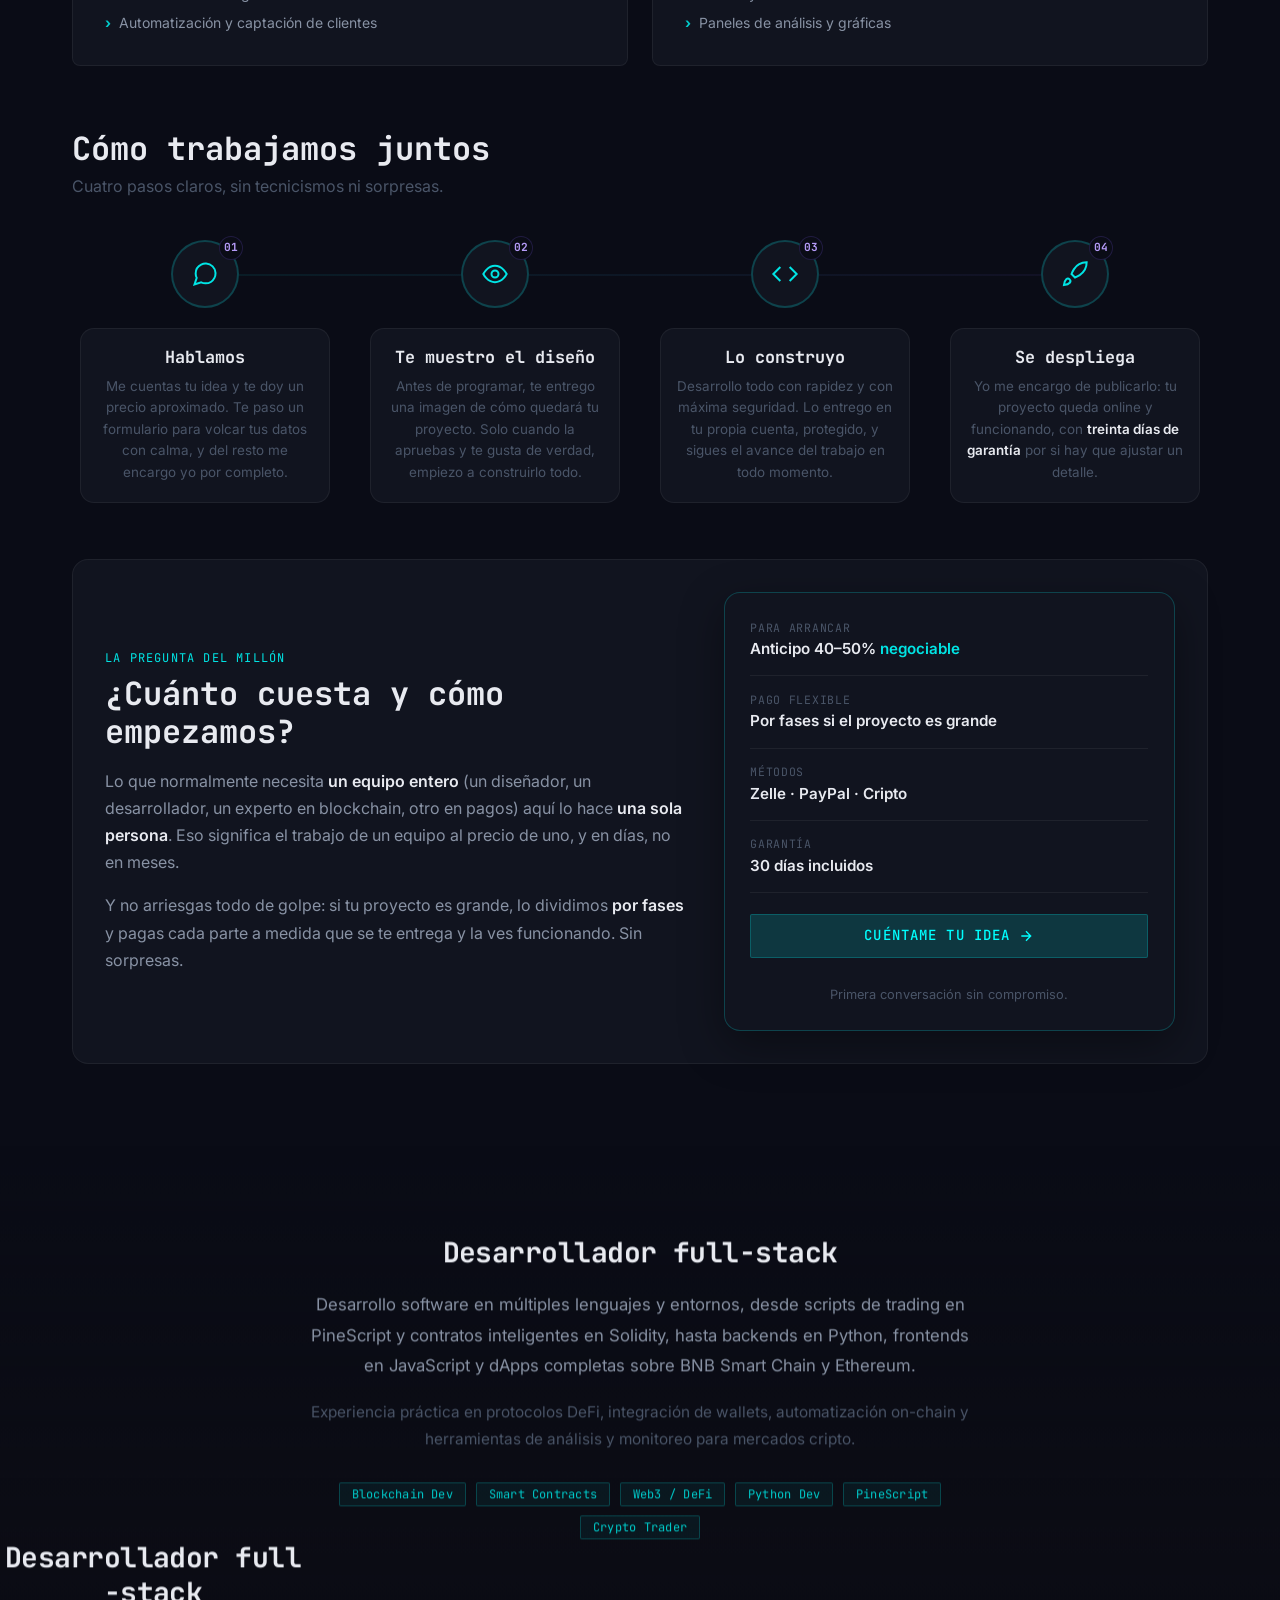
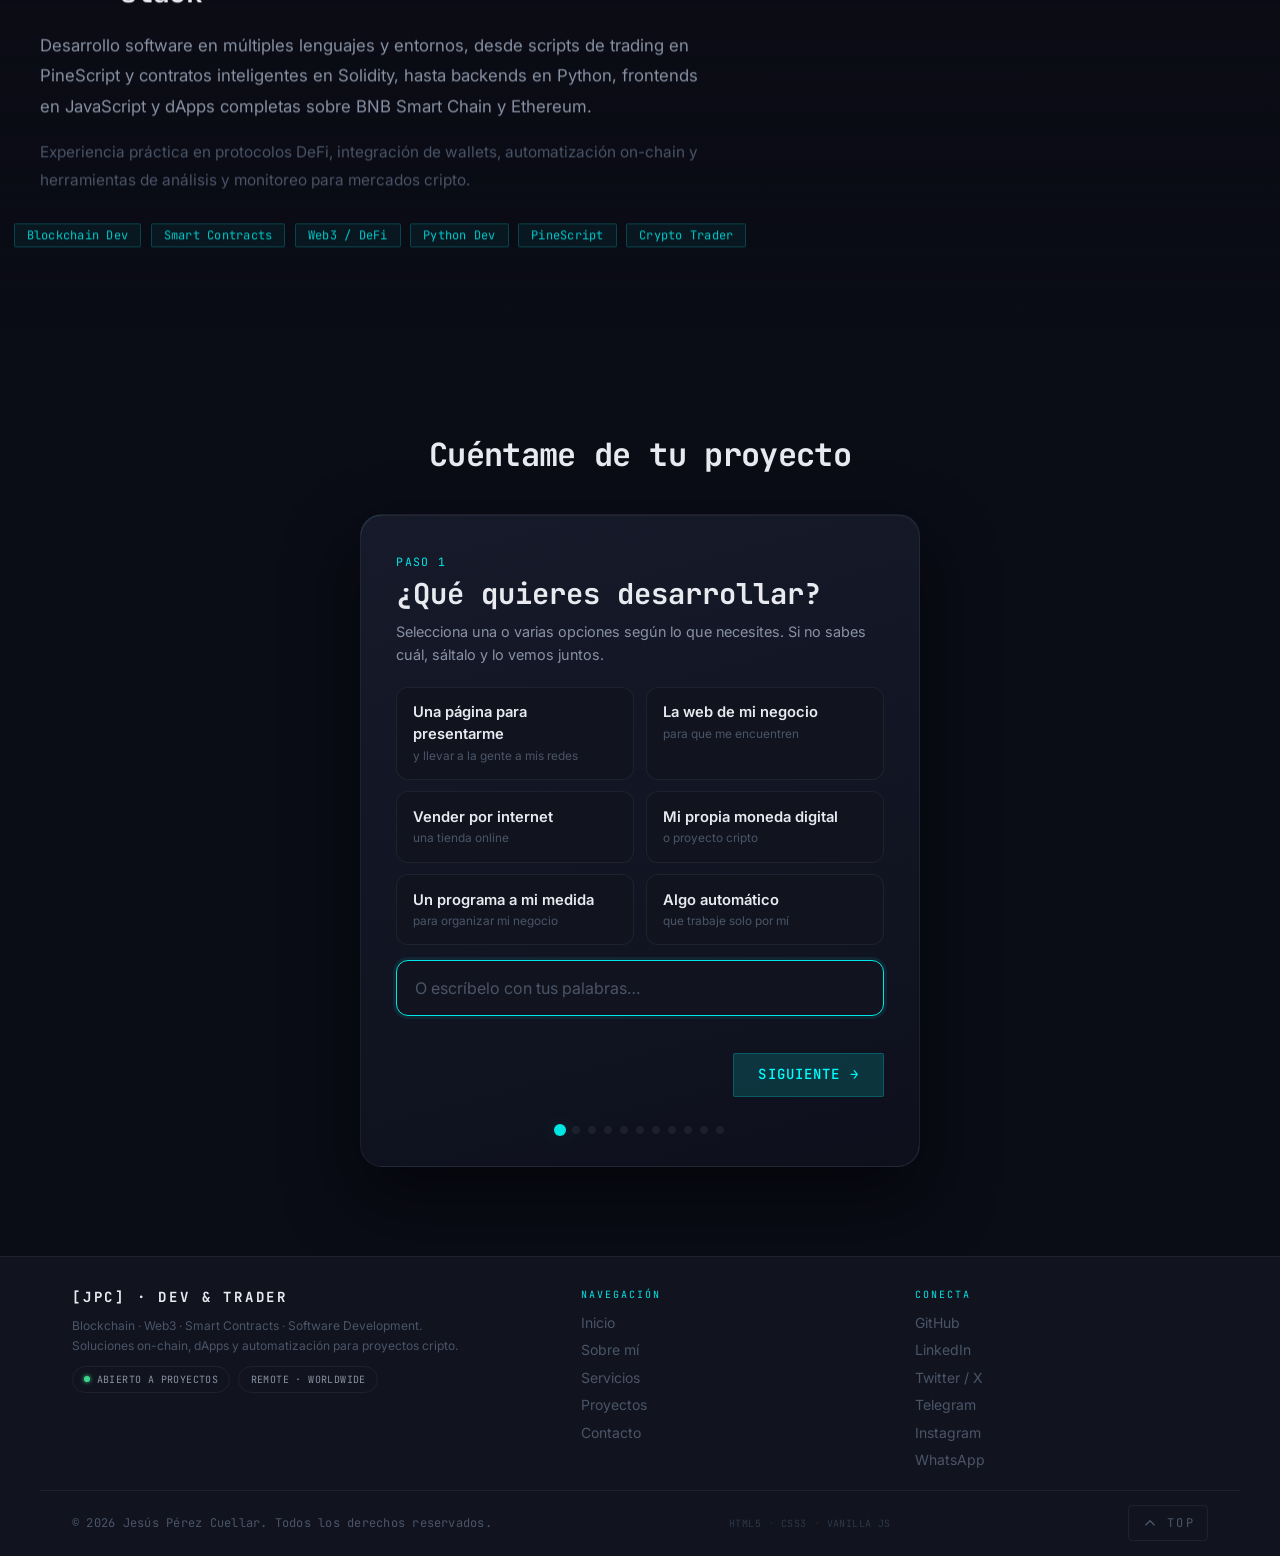
==== commit af87264c: "Add files via upload" ====
--- a/index.html
+++ b/index.html
@@ -21,16 +21,16 @@
   <!-- Open Graph / redes sociales -->
   <meta property="og:type" content="website">
   <meta property="og:url" content="https://jesusdevtrader.com/">
-  <meta property="og:title" content="[JPC] — Dev & Trader">
+  <meta property="og:title" content="[JPC] · Dev & Trader">
   <meta property="og:description" content="Desarrollador especializado en Blockchain, Web3 y Smart Contracts.">
   <meta property="og:image" content="assets/banner/blockchain-developer-banner.jpg">
 
   <!-- Twitter Card -->
   <meta name="twitter:card" content="summary_large_image">
-  <meta name="twitter:title" content="[JPC] — Dev & Trader">
+  <meta name="twitter:title" content="[JPC] · Dev & Trader">
   <meta name="twitter:description" content="Desarrollador especializado en Blockchain, Web3 y Smart Contracts.">
 
-  <title>[JPC] — Dev & Trader</title>
+  <title>[JPC] · Dev & Trader</title>
 
   <!-- FAVICON -->
   <link rel="icon" type="image/svg+xml" href="assets/favicon.svg">
@@ -200,10 +200,10 @@
     .footer-corp {
       max-width: var(--container-max);
       margin: 0 auto;
-      padding: var(--space-8, 3rem) var(--container-padding) var(--space-6, 2rem);
+      padding: 1.9rem var(--container-padding) 1.25rem;
       display: grid;
       grid-template-columns: 1.6fr 1fr 1fr;
-      gap: var(--space-8, 3rem);
+      gap: 1.5rem 2.5rem;
       align-items: start;
     }
     .footer-brand { max-width: 42ch; }
@@ -215,14 +215,14 @@
       text-transform: uppercase;
       color: var(--color-text-primary);
       display: block;
-      margin-bottom: 0.75rem;
+      margin-bottom: 0.5rem;
     }
     .footer-tagline {
       font-family: var(--font-body);
       font-size: var(--text-xs);
-      line-height: 1.7;
+      line-height: 1.6;
       color: var(--color-text-muted);
-      margin: 0 0 1rem;
+      margin: 0 0 .7rem;
     }
     .footer-badges { display: flex; flex-wrap: wrap; gap: 0.5rem; }
     .footer-badge {
@@ -245,9 +245,9 @@
       text-transform: uppercase;
       color: var(--color-cyan-400);
       display: block;
-      margin-bottom: 0.9rem;
-    }
-    .footer-nav { display: flex; flex-direction: column; gap: 0.55rem; }
+      margin-bottom: 0.6rem;
+    }
+    .footer-nav { display: flex; flex-direction: column; gap: 0.4rem; }
     .footer-nav a {
       font-family: var(--font-body);
       font-size: var(--text-sm);
@@ -263,7 +263,7 @@
     .footer-bottom {
       max-width: var(--container-max);
       margin: 0 auto;
-      padding: 1.2rem var(--container-padding);
+      padding: .9rem var(--container-padding);
       border-top: 1px solid var(--color-border);
       display: flex;
       align-items: center;
@@ -394,7 +394,7 @@
             <div class="orbital-ring orbital-ring--2" aria-hidden="true"></div>
           </div>
           <h1 class="hero-title">
-            <span class="hero-title-name" id="hero-name">Jesús — Dev &amp; Trader</span>
+            <span class="hero-title-name" id="hero-name">Jesús · Dev &amp; Trader</span>
             <span class="hero-title-role">Blockchain · Web3 · Smart Contracts · Trading Algorítmico</span>
           </h1>
         </div>
@@ -446,7 +446,7 @@
                       <path d="M24 12.073c0-6.627-5.373-12-12-12s-12 5.373-12 12c0 5.99 4.388 10.954 10.125 11.854v-8.385H7.078v-3.47h3.047V9.43c0-3.007 1.792-4.669 4.533-4.669 1.312 0 2.686.235 2.686.235v2.953H15.83c-1.491 0-1.956.925-1.956 1.874v2.25h3.328l-.532 3.47h-2.796v8.385C19.612 23.027 24 18.062 24 12.073z"/>
                     </svg>
                   </a>
-                  <a href="https://wa.me/5358648458" class="social-link social-link--whatsapp" target="_blank" rel="noopener" aria-label="WhatsApp">
+                  <a href="https://wa.me/JesusDevTrader" class="social-link social-link--whatsapp" target="_blank" rel="noopener" aria-label="WhatsApp">
                     <svg width="20" height="20" viewBox="0 0 24 24" fill="currentColor" aria-hidden="true">
                       <path d="M17.472 14.382c-.297-.149-1.758-.867-2.03-.967-.273-.099-.471-.148-.67.15-.197.297-.767.966-.94 1.164-.173.199-.347.223-.644.075-.297-.15-1.255-.463-2.39-1.475-.883-.788-1.48-1.761-1.653-2.059-.173-.297-.018-.458.13-.606.134-.133.298-.347.446-.52.149-.174.198-.298.298-.497.099-.198.05-.371-.025-.52-.075-.149-.669-1.612-.916-2.207-.242-.579-.487-.5-.669-.51-.173-.008-.371-.01-.57-.01-.198 0-.52.074-.792.372-.272.297-1.04 1.016-1.04 2.479 0 1.462 1.065 2.875 1.213 3.074.149.198 2.096 3.2 5.077 4.487.709.306 1.262.489 1.694.625.712.227 1.36.195 1.871.118.571-.085 1.758-.719 2.006-1.413.248-.694.248-1.289.173-1.413-.074-.124-.272-.198-.57-.347m-5.421 7.403h-.004a9.87 9.87 0 0 1-5.031-1.378l-.361-.214-3.741.982.998-3.648-.235-.374a9.86 9.86 0 0 1-1.51-5.26c.001-5.45 4.436-9.884 9.888-9.884 2.64 0 5.122 1.03 6.988 2.898a9.825 9.825 0 0 1 2.893 6.994c-.003 5.45-4.437 9.884-9.885 9.884m8.413-18.297A11.815 11.815 0 0 0 12.05 0C5.495 0 .16 5.335.157 11.892c0 2.096.547 4.142 1.588 5.945L.057 24l6.305-1.654a11.882 11.882 0 0 0 5.683 1.448h.005c6.554 0 11.89-5.335 11.893-11.893a11.821 11.821 0 0 0-3.48-8.413z"/>
                     </svg>
@@ -502,7 +502,7 @@
           <span class="eyebrow-title">SERVICIOS</span>
         </div>
         <h2 class="section-title">Qué puedo hacer por ti</h2>
-        <p class="section-subtitle">Diseño, desarrollo, blockchain y puesta en marcha — todo con una sola persona.</p>
+        <p class="section-subtitle">Diseño, desarrollo, blockchain y puesta en marcha, todo con una sola persona.</p>
 
         <div class="services-grid" role="list">
 
@@ -515,7 +515,7 @@
                 <line x1="24" y1="54" x2="40" y2="54"/><line x1="32" y1="46" x2="32" y2="54"/>
               </svg>
             </div>
-            <span class="service-forwho">Para ti si tienes un negocio y no tienes web — o la que tienes se ve anticuada.</span>
+            <span class="service-forwho">Para ti si tienes un negocio y no tienes web, o la que tienes se ve anticuada.</span>
             <h3 class="service-title">Tu página o tienda web</h3>
             <p class="service-desc">Creo tu sitio o tienda online completo: diseño, logo, textos, versión móvil, dominio y correo corporativo, y cobros por internet. Listo para que tus clientes te encuentren y te compren.</p>
             <ul class="service-list" aria-label="Incluye">
@@ -539,7 +539,7 @@
             </div>
             <span class="service-forwho">Para ti si quieres lanzar tu propia moneda o un proyecto cripto serio y sostenible.</span>
             <h3 class="service-title">Tu criptomoneda y su ecosistema</h3>
-            <p class="service-desc">Creo tu criptomoneda desde cero —con su logo, su verificación oficial y su liquidez— y le construyo la web con compra integrada y un ecosistema para que tenga uso real y se sostenga en el tiempo.</p>
+            <p class="service-desc">Creo tu criptomoneda desde cero, con su logo, su verificación oficial y su liquidez, y le construyo la web con compra integrada y un ecosistema para que tenga uso real y se sostenga en el tiempo.</p>
             <ul class="service-list" aria-label="Incluye">
               <li>Creación de tokens y verificación</li>
               <li>Liquidez y utilidades</li>
@@ -602,7 +602,7 @@
               </div>
               <div class="flow-card">
                 <h4>Hablamos</h4>
-                <p>Me cuentas tu idea y te doy un aproximado de lo que costaría. Te paso un formulario para que vuelques con calma todos los datos de tu proyecto — y yo me encargo del resto.</p>
+                <p>Me cuentas tu idea y te doy un precio aproximado. Te paso un formulario para volcar tus datos con calma, y del resto me encargo yo por completo.</p>
               </div>
             </div>
 
@@ -613,7 +613,7 @@
               </div>
               <div class="flow-card">
                 <h4>Te muestro el diseño</h4>
-                <p>Antes de programar nada, te entrego una imagen de cómo se verá tu proyecto — colores, estilo, logo. Solo cuando te gusta y lo apruebas, empiezo.</p>
+                <p>Antes de programar, te entrego una imagen de cómo quedará tu proyecto. Solo cuando la apruebas y te gusta de verdad, empiezo a construirlo todo.</p>
               </div>
             </div>
 
@@ -624,7 +624,7 @@
               </div>
               <div class="flow-card">
                 <h4>Lo construyo</h4>
-                <p>Desarrollo todo con rapidez y con seguridad. Te lo entrego en tu propia cuenta, protegido y listo para que sea solo tuyo. Sigues el avance en todo momento.</p>
+                <p>Desarrollo todo con rapidez y con máxima seguridad. Lo entrego en tu propia cuenta, protegido, y sigues el avance del trabajo en todo momento.</p>
               </div>
             </div>
 
@@ -635,7 +635,7 @@
               </div>
               <div class="flow-card">
                 <h4>Se despliega</h4>
-                <p>Yo me encargo del despliegue: tu proyecto queda publicado y funcionando, con <strong>30 días de garantía</strong> por si hay que ajustar algo. Soporte continuo opcional, cuando lo necesites.</p>
+                <p>Yo me encargo de publicarlo: tu proyecto queda online y funcionando, con <strong>treinta días de garantía</strong> por si hay que ajustar un detalle.</p>
               </div>
             </div>
           </div>
@@ -646,7 +646,7 @@
           <div class="svc-start-lead">
             <span class="svc-start-eyebrow">La pregunta del millón</span>
             <h3 class="svc-start-title">¿Cuánto cuesta y cómo empezamos?</h3>
-            <p>Lo que normalmente necesita <strong>un equipo entero</strong> —un diseñador, un desarrollador, un experto en blockchain, otro en pagos— aquí lo hace <strong>una sola persona</strong>. Eso significa el trabajo de un equipo al precio de uno, y en días, no en meses.</p>
+            <p>Lo que normalmente necesita <strong>un equipo entero</strong> (un diseñador, un desarrollador, un experto en blockchain, otro en pagos) aquí lo hace <strong>una sola persona</strong>. Eso significa el trabajo de un equipo al precio de uno, y en días, no en meses.</p>
             <p>Y no arriesgas todo de golpe: si tu proyecto es grande, lo dividimos <strong>por fases</strong> y pagas cada parte a medida que se te entrega y la ves funcionando. Sin sorpresas.</p>
           </div>
           <div class="svc-start-card">
@@ -698,7 +698,7 @@
 
         <h2 class="section-title about-h2" id="about-title">Desarrollador full-stack</h2>
         <p class="about-lead">
-          Desarrollo software en múltiples lenguajes y entornos — desde scripts de trading
+          Desarrollo software en múltiples lenguajes y entornos, desde scripts de trading
           en PineScript y contratos inteligentes en Solidity, hasta backends en Python,
           frontends en JavaScript y dApps completas sobre BNB Smart Chain y Ethereum.
         </p>
@@ -843,7 +843,7 @@
     <div class="footer-corp">
 
       <div class="footer-col footer-brand">
-        <span class="footer-logo">[JPC] — Dev &amp; Trader</span>
+        <span class="footer-logo">[JPC] · Dev &amp; Trader</span>
         <p class="footer-tagline">
           Blockchain · Web3 · Smart Contracts · Software Development.<br>
           Soluciones on-chain, dApps y automatización para proyectos cripto.
@@ -873,14 +873,14 @@
           <a href="https://x.com/JesusDevTrader" target="_blank" rel="noopener">Twitter / X</a>
           <a href="https://t.me/JesusDevTrader" target="_blank" rel="noopener">Telegram</a>
           <a href="https://www.instagram.com/jesusdevtrader/" target="_blank" rel="noopener">Instagram</a>
-          <a href="https://wa.me/5358648458" target="_blank" rel="noopener">WhatsApp</a>
+          <a href="https://wa.me/JesusDevTrader" target="_blank" rel="noopener">WhatsApp</a>
         </nav>
       </div>
 
     </div>
 
     <div class="footer-bottom">
-      <span class="footer-copy">© <span id="footer-year"></span> Jesús Pérez Cuellar — Todos los derechos reservados.</span>
+      <span class="footer-copy">© <span id="footer-year"></span> Jesús Pérez Cuellar. Todos los derechos reservados.</span>
       <span class="footer-stack">
         <span class="footer-stack-item">HTML5</span>
         <span class="footer-stack-sep" aria-hidden="true">·</span>
@@ -915,7 +915,7 @@
 <script>
 /* ===== Asistente de Contacto (multi-paso, envía por WhatsApp) ===== */
 (function(){
-  var WA = "5358648458";
+  var WA = "JesusDevTrader"; // usuario de WhatsApp (número oculto)
   var card = document.getElementById('wiz-card');
   if(!card) return;
   var steps = [].slice.call(card.querySelectorAll('.wiz-step'));
@@ -956,10 +956,10 @@
   function buildMsg(){
     var types = selectedTypes();
     var L=["Hola Jesús, quiero desarrollar un proyecto.",""];
-    L.push("Qué quiero: " + (types.length? types.join(" / ") : "—"));
-    L.push("Nombre: " + (val('wiz-name')||"—"));
+    L.push("Qué quiero: " + (types.length? types.join(" / ") : "sin especificar"));
+    L.push("Nombre: " + (val('wiz-name')||"sin especificar"));
     var contacto=[]; if(val('wiz-phone')) contacto.push("WhatsApp "+val('wiz-phone')); if(val('wiz-email')) contacto.push("Correo "+val('wiz-email'));
-    L.push("Contacto: " + (contacto.length? contacto.join(" · ") : "—"));
+    L.push("Contacto: " + (contacto.length? contacto.join(" · ") : "sin especificar"));
     if(val('wiz-biz'))      L.push("Negocio/proyecto: "+val('wiz-biz'));
     if(val('wiz-activity')) L.push("Se dedica a: "+val('wiz-activity'));
     if(val('wiz-have'))     L.push("Ya tiene: "+val('wiz-have'));
@@ -1015,5 +1015,40 @@
   flow.addEventListener('mouseleave', function(){ flow.style.setProperty('--go','0'); });
 })();
 </script>
+<script>
+/* Sobre mí: cursor LUPA que amplía el texto debajo */
+(function(){
+  var section = document.getElementById('about');
+  var content = section ? section.querySelector('.about-center') : null;
+  if(!section || !content) return;
+  var SCALE = 1.75, R = 95; // radio de la lente (190/2)
+
+  var lens = document.createElement('div');
+  lens.className = 'about-lens';
+  var inner = content.cloneNode(true);
+  inner.removeAttribute('id');
+  inner.className = 'about-lens-content';
+  lens.appendChild(inner);
+  section.appendChild(lens);
+
+  function sync(){ inner.style.width = content.offsetWidth + 'px'; }
+  sync(); window.addEventListener('resize', sync);
+
+  section.addEventListener('mousemove', function(e){
+    var cR = content.getBoundingClientRect();
+    var sR = section.getBoundingClientRect();
+    // solo dentro del bloque de contenido
+    if(e.clientX < cR.left || e.clientX > cR.right || e.clientY < cR.top || e.clientY > cR.bottom){
+      lens.classList.remove('on'); return;
+    }
+    lens.classList.add('on');
+    var x = e.clientX - cR.left, y = e.clientY - cR.top;
+    lens.style.left = (e.clientX - sR.left - R) + 'px';
+    lens.style.top  = (e.clientY - sR.top  - R) + 'px';
+    inner.style.transform = 'translate(' + (R - x*SCALE) + 'px,' + (R - y*SCALE) + 'px) scale(' + SCALE + ')';
+  });
+  section.addEventListener('mouseleave', function(){ lens.classList.remove('on'); });
+})();
+</script>
 </body>
 </html>
--- a/css/components.css
+++ b/css/components.css
@@ -1491,8 +1491,8 @@
   background: var(--color-bg-base); border: 1px solid var(--color-border-violet); color: var(--color-violet-300, #b59bf8);
   font-family: var(--font-mono, monospace); font-size: .7rem; font-weight: 700; display: flex; align-items: center; justify-content: center; }
 .flow-step h4 { margin: 0 0 .55rem; font-size: 1.05rem; color: var(--color-text-primary); }
-.flow-step p { margin: 0 auto; font-size: .84rem; line-height: 1.6; color: var(--color-text-muted); max-width: 210px; }
-.flow-step:hover, .flow-step:focus-within { transform: translateY(-6px); }
+.flow-step p { margin: 0; font-size: .84rem; line-height: 1.6; color: var(--color-text-muted); }
+
 .flow-step:hover .flow-node, .flow-step:focus-within .flow-node {
   background: #0f2930; border-color: var(--color-cyan-400); box-shadow: 0 0 22px var(--color-cyan-glow); transform: scale(1.07); }
 @media (max-width: 860px) {
@@ -1581,7 +1581,7 @@
 .wiz-card > * { position: relative; z-index: 1; }
 
 /* Puntos de progreso */
-.wiz-progress { display: flex; gap: .5rem; justify-content: center; margin-bottom: 1.8rem; }
+.wiz-progress { display: flex; gap: .5rem; justify-content: center; margin-top: 1.8rem; flex-wrap: wrap; }
 .wiz-dot { width: 8px; height: 8px; border-radius: 50%; background: var(--color-border); transition: all .3s ease; }
 .wiz-dot.done { background: var(--color-cyan-400); }
 .wiz-dot.now { background: var(--color-cyan-400); transform: scale(1.5); box-shadow: 0 0 12px var(--color-cyan-glow); }
@@ -1595,7 +1595,7 @@
 .wiz-card.wiz-shake { animation: wizShake .4s ease; }
 
 .wiz-kicker { font-family: var(--font-mono, monospace); font-size: .72rem; letter-spacing: .12em; text-transform: uppercase; color: var(--color-cyan-400); }
-.wiz-q { font-size: clamp(1.4rem, 3.5vw, 1.9rem); margin: .5rem 0 1.5rem; line-height: 1.2; }
+.wiz-q { font-size: clamp(1.35rem, 3.3vw, 1.8rem); margin: .4rem 0 .6rem; line-height: 1.2; }
 
 /* Chips seleccionables (paso 1) */
 .wiz-chips { display: grid; grid-template-columns: 1fr 1fr; gap: .7rem; }
@@ -1640,3 +1640,33 @@
   .wiz-card { padding: 1.8rem 1.3rem 1.5rem; min-height: 400px; border-radius: 18px; }
   .wiz-chips { grid-template-columns: 1fr; }
 }
+
+/* Tarjeta de cristal por paso del flujo (efecto como las de servicios) */
+.flow-card {
+  margin-top: .25rem; width: 100%;
+  background: var(--color-bg-surface); border: 1px solid var(--color-border);
+  border-radius: 14px; padding: 1.15rem 1rem;
+  transition: border-color .3s var(--ease-default), transform .3s var(--ease-cyber), box-shadow .35s var(--ease-out);
+}
+.flow-step:hover .flow-card, .flow-step:focus-within .flow-card {
+  border-color: var(--color-border-cyan);
+  transform: translateY(-5px);
+  box-shadow: var(--glow-cyan-sm), 0 14px 32px rgba(0,0,0,.4);
+}
+
+/* "Cómo empezamos": mismo efecto de movimiento en la tarjeta */
+.svc-start-card { transition: border-color .3s var(--ease-default), transform .3s var(--ease-cyber), box-shadow .35s var(--ease-out); }
+.svc-start-card:hover {
+  border-color: var(--color-cyan-400);
+  transform: translateY(-5px);
+  box-shadow: var(--glow-cyan-sm), 0 18px 46px rgba(0,0,0,.45);
+}
+
+/* Texto de ayuda bajo cada pregunta del asistente */
+.wiz-help { font-size: .9rem; color: var(--color-text-secondary); line-height: 1.55; margin: 0 0 1.3rem; }
+/* Chip seleccionado (multi) con check visual */
+.wiz-multi .wiz-chip { padding-right: 2.2rem; }
+.wiz-multi .wiz-chip.sel::after {
+  content: "✓"; position: absolute; top: .7rem; right: .8rem; color: var(--color-cyan-400); font-weight: 700; font-size: .9rem;
+}
+.wiz-chip { position: relative; }
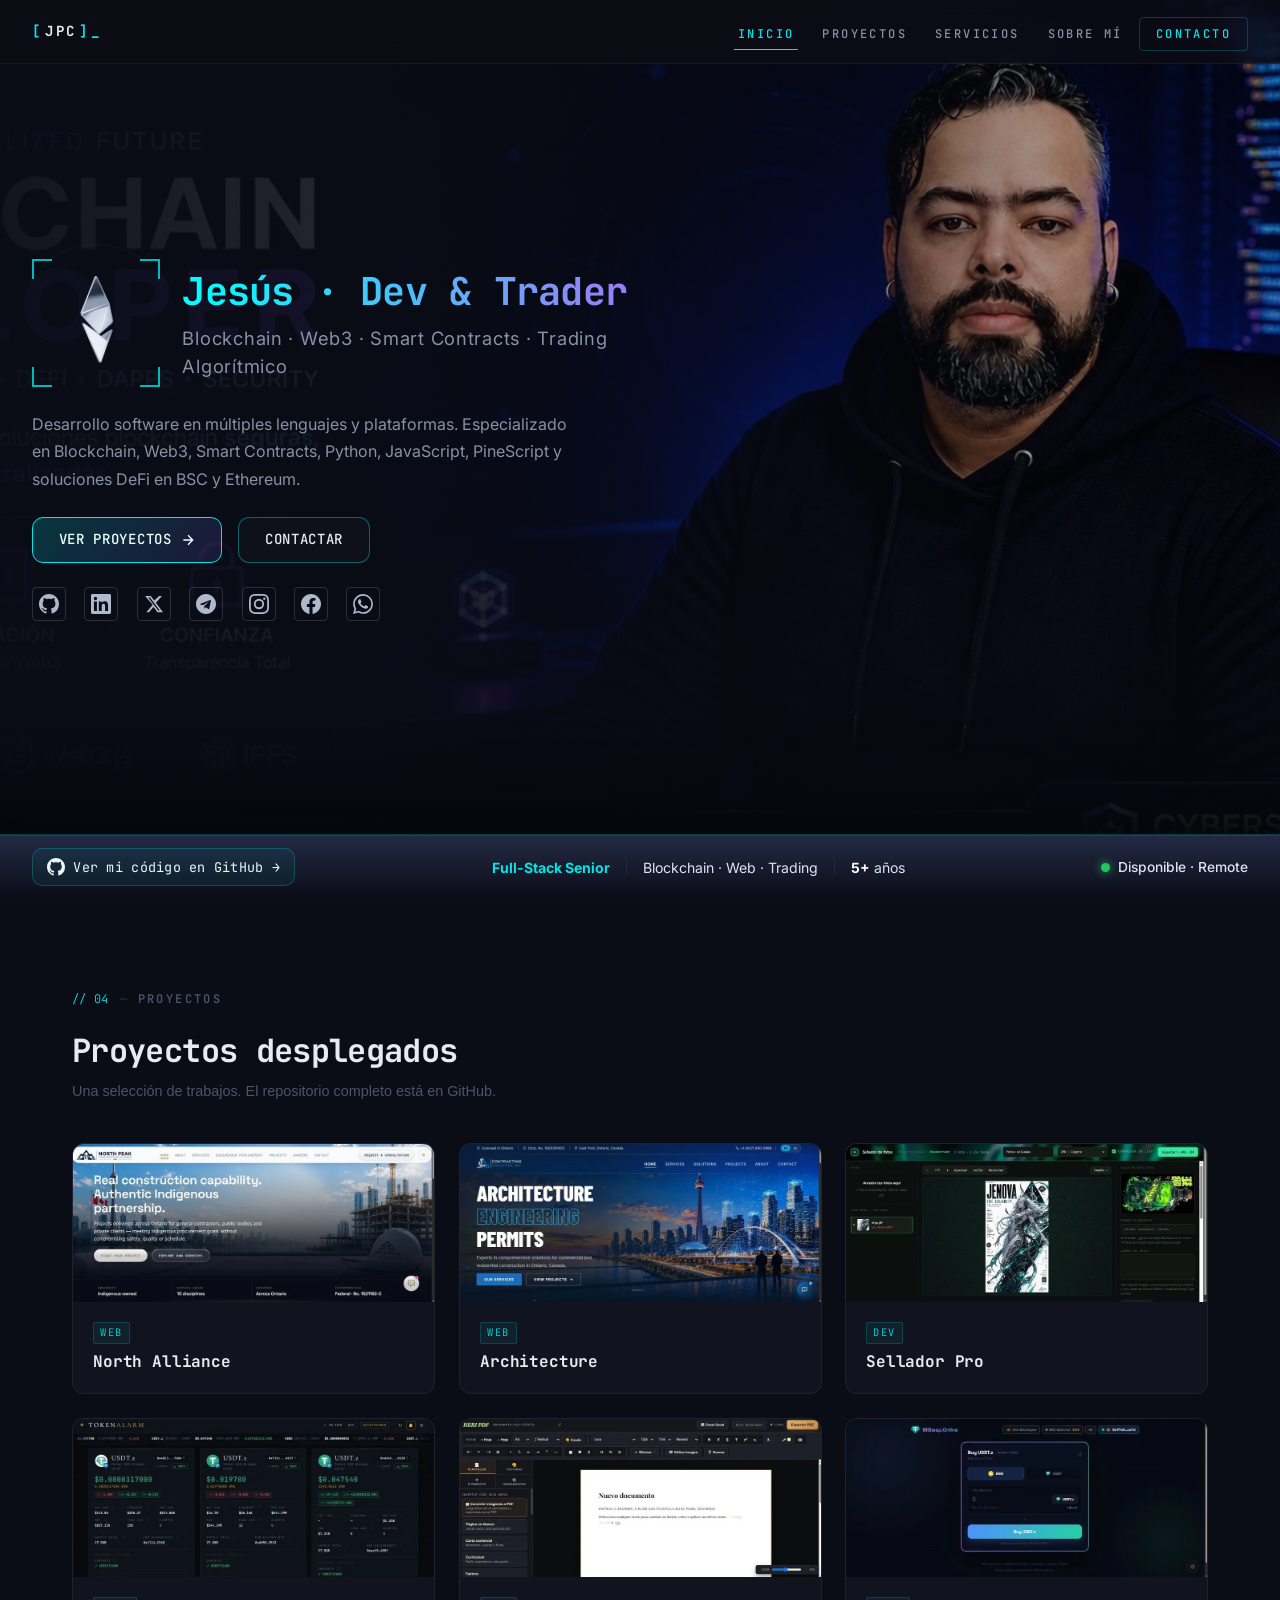
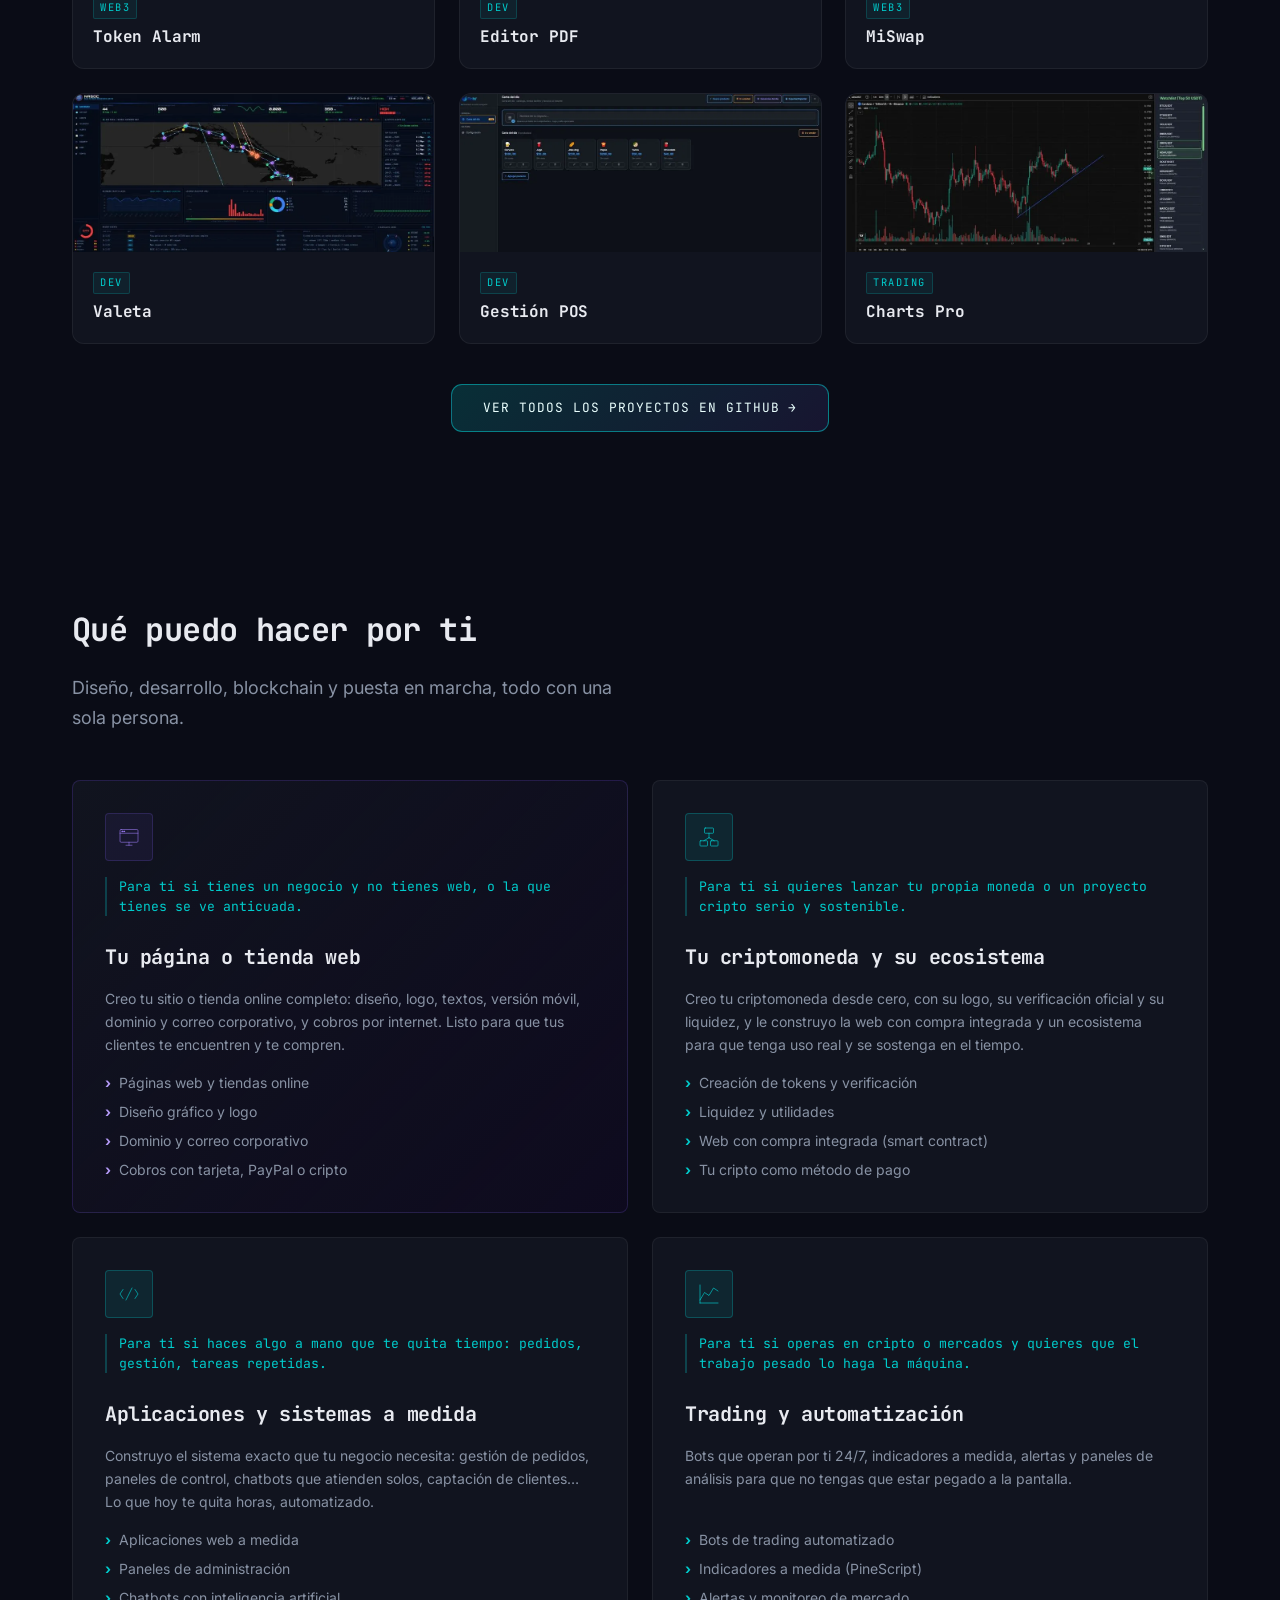
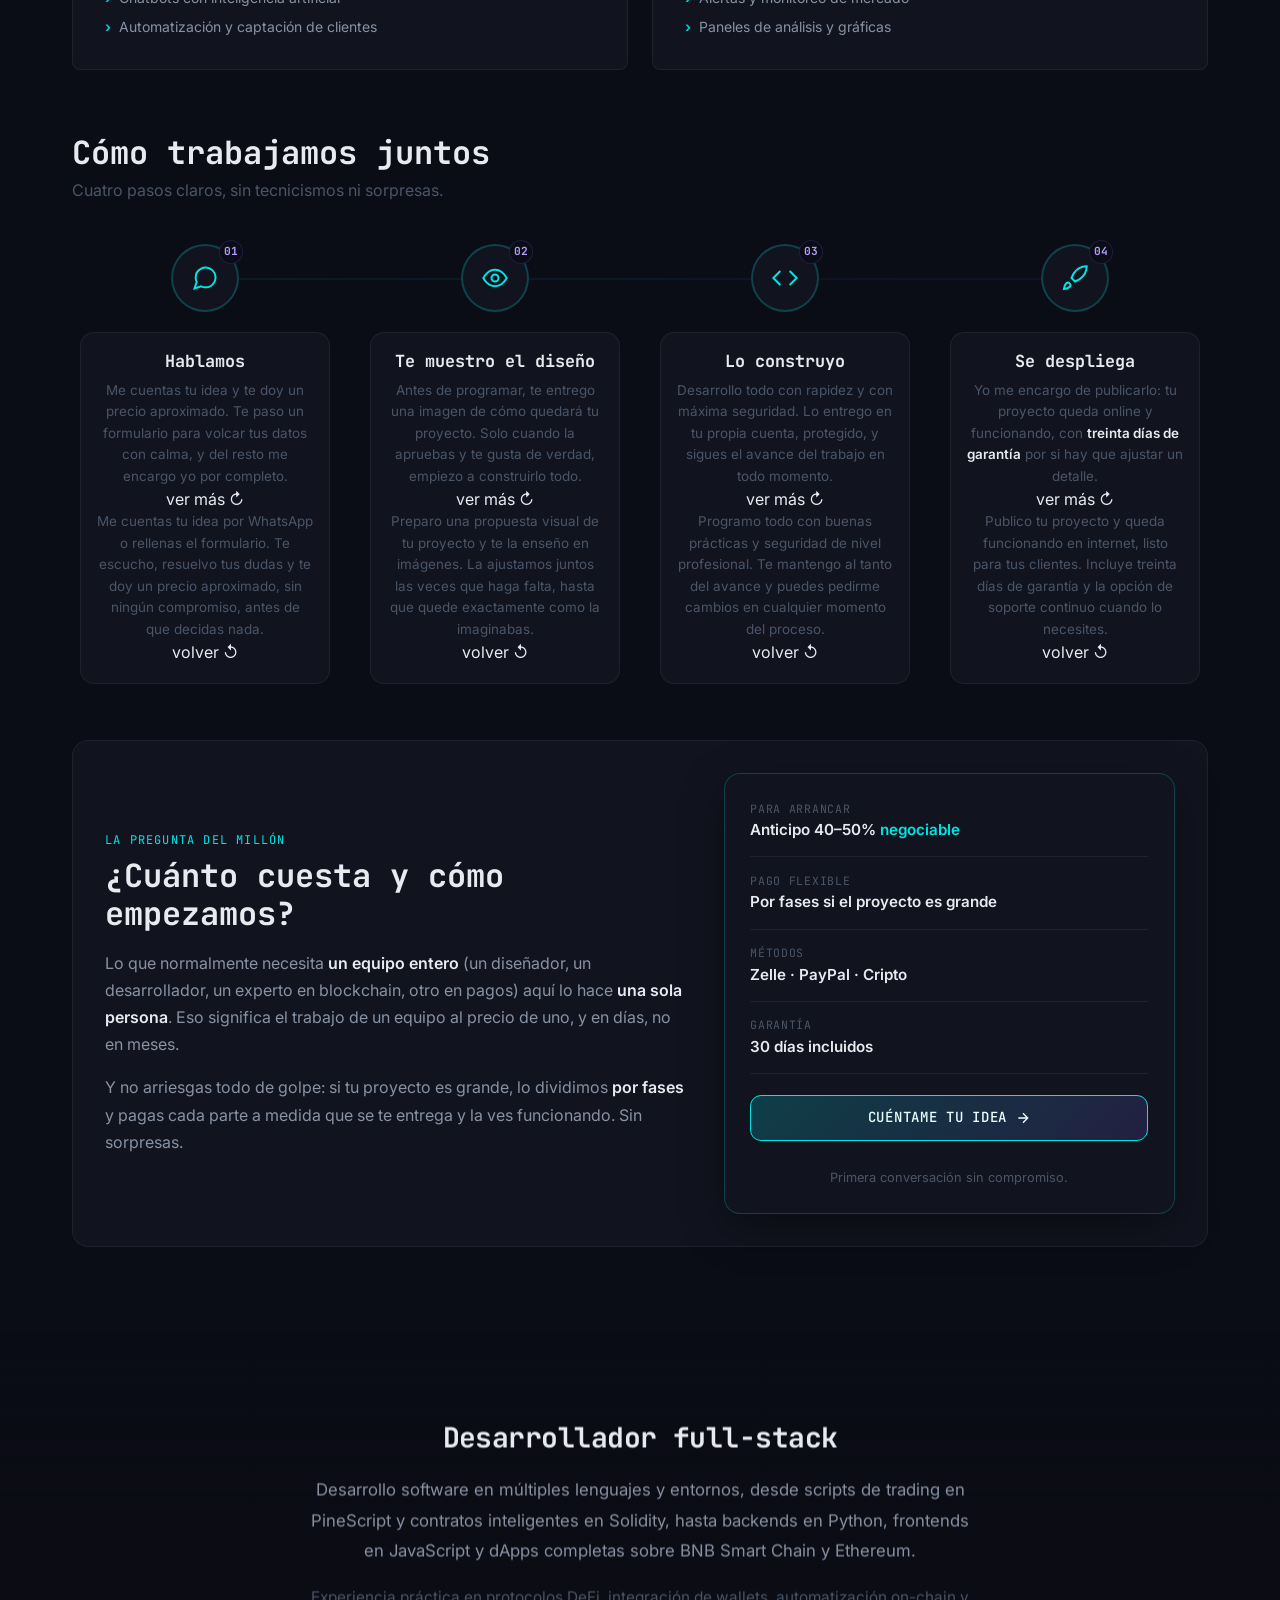
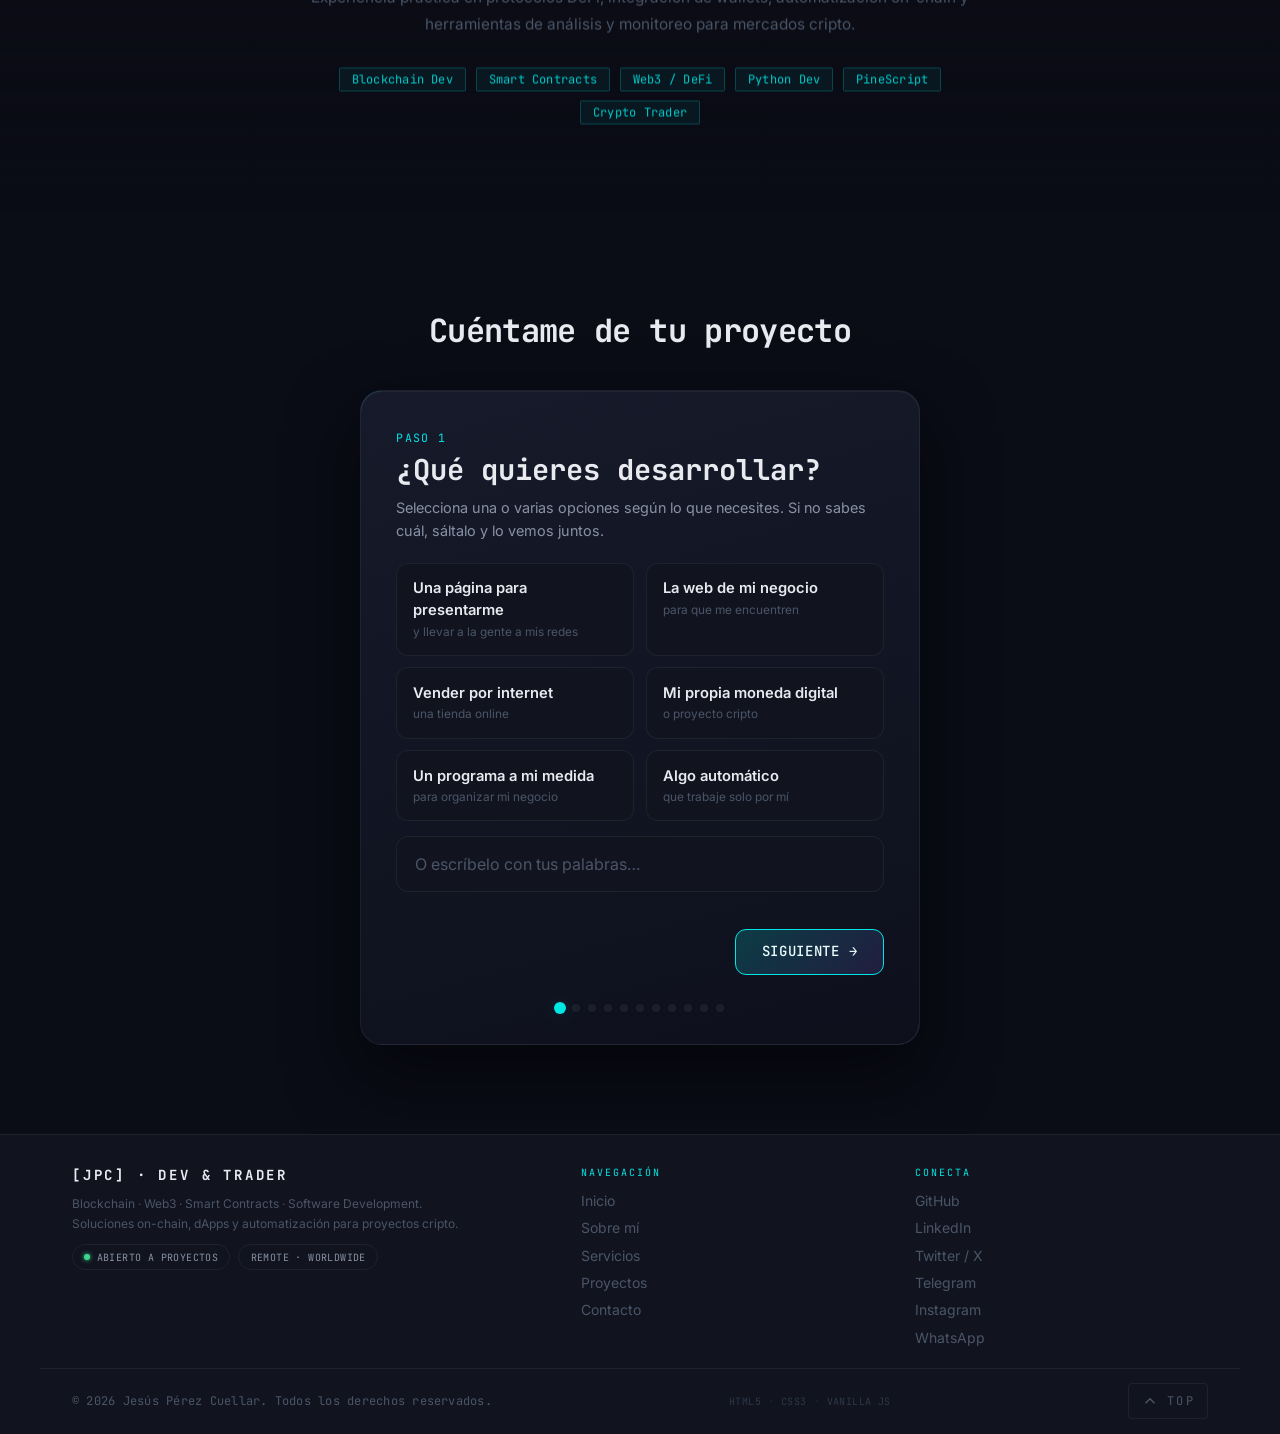
==== commit 09ad5250: "Add files via upload" ====
--- a/index.html
+++ b/index.html
@@ -354,6 +354,8 @@
 
     </nav>
 
+  </header>
+
     <div class="nav-mobile" id="nav-links-mobile" role="dialog" aria-modal="true" aria-label="Menú de navegación" hidden>
       <ul role="list">
         <li><a href="#inicio"     class="nav-mobile-link">Inicio</a></li>
@@ -363,7 +365,6 @@
         <li><a href="#contact"    class="nav-mobile-link">Contacto</a></li>
       </ul>
     </div>
-  </header>
 
   <main id="main-content" role="main">
 
@@ -600,9 +601,18 @@
                 <svg viewBox="0 0 24 24" fill="none" stroke="currentColor" stroke-width="1.7" aria-hidden="true"><path d="M21 11.5a8.38 8.38 0 0 1-.9 3.8 8.5 8.5 0 0 1-7.6 4.7 8.38 8.38 0 0 1-3.8-.9L3 21l1.9-5.7a8.38 8.38 0 0 1-.9-3.8 8.5 8.5 0 0 1 4.7-7.6 8.38 8.38 0 0 1 3.8-.9h.5a8.48 8.48 0 0 1 8 8v.5z"/></svg>
                 <span class="flow-num">01</span>
               </div>
-              <div class="flow-card">
-                <h4>Hablamos</h4>
-                <p>Me cuentas tu idea y te doy un precio aproximado. Te paso un formulario para volcar tus datos con calma, y del resto me encargo yo por completo.</p>
+              <div class="flow-card" tabindex="0">
+                <div class="flow-card-inner">
+                  <div class="flow-card-face flow-card-front">
+                    <h4>Hablamos</h4>
+                    <p>Me cuentas tu idea y te doy un precio aproximado. Te paso un formulario para volcar tus datos con calma, y del resto me encargo yo por completo.</p>
+                    <span class="flow-flip-hint">ver más ↻</span>
+                  </div>
+                  <div class="flow-card-face flow-card-back">
+                    <p>Me cuentas tu idea por WhatsApp o rellenas el formulario. Te escucho, resuelvo tus dudas y te doy un precio aproximado, sin ningún compromiso, antes de que decidas nada.</p>
+                    <span class="flow-flip-hint">volver ↺</span>
+                  </div>
+                </div>
               </div>
             </div>
 
@@ -611,9 +621,18 @@
                 <svg viewBox="0 0 24 24" fill="none" stroke="currentColor" stroke-width="1.7" aria-hidden="true"><path d="M2 12s3.5-7 10-7 10 7 10 7-3.5 7-10 7-10-7-10-7z"/><circle cx="12" cy="12" r="3"/></svg>
                 <span class="flow-num">02</span>
               </div>
-              <div class="flow-card">
-                <h4>Te muestro el diseño</h4>
-                <p>Antes de programar, te entrego una imagen de cómo quedará tu proyecto. Solo cuando la apruebas y te gusta de verdad, empiezo a construirlo todo.</p>
+              <div class="flow-card" tabindex="0">
+                <div class="flow-card-inner">
+                  <div class="flow-card-face flow-card-front">
+                    <h4>Te muestro el diseño</h4>
+                    <p>Antes de programar, te entrego una imagen de cómo quedará tu proyecto. Solo cuando la apruebas y te gusta de verdad, empiezo a construirlo todo.</p>
+                    <span class="flow-flip-hint">ver más ↻</span>
+                  </div>
+                  <div class="flow-card-face flow-card-back">
+                    <p>Preparo una propuesta visual de tu proyecto y te la enseño en imágenes. La ajustamos juntos las veces que haga falta, hasta que quede exactamente como la imaginabas.</p>
+                    <span class="flow-flip-hint">volver ↺</span>
+                  </div>
+                </div>
               </div>
             </div>
 
@@ -622,9 +641,18 @@
                 <svg viewBox="0 0 24 24" fill="none" stroke="currentColor" stroke-width="1.7" aria-hidden="true"><polyline points="16 18 22 12 16 6"/><polyline points="8 6 2 12 8 18"/></svg>
                 <span class="flow-num">03</span>
               </div>
-              <div class="flow-card">
-                <h4>Lo construyo</h4>
-                <p>Desarrollo todo con rapidez y con máxima seguridad. Lo entrego en tu propia cuenta, protegido, y sigues el avance del trabajo en todo momento.</p>
+              <div class="flow-card" tabindex="0">
+                <div class="flow-card-inner">
+                  <div class="flow-card-face flow-card-front">
+                    <h4>Lo construyo</h4>
+                    <p>Desarrollo todo con rapidez y con máxima seguridad. Lo entrego en tu propia cuenta, protegido, y sigues el avance del trabajo en todo momento.</p>
+                    <span class="flow-flip-hint">ver más ↻</span>
+                  </div>
+                  <div class="flow-card-face flow-card-back">
+                    <p>Programo todo con buenas prácticas y seguridad de nivel profesional. Te mantengo al tanto del avance y puedes pedirme cambios en cualquier momento del proceso.</p>
+                    <span class="flow-flip-hint">volver ↺</span>
+                  </div>
+                </div>
               </div>
             </div>
 
@@ -633,9 +661,18 @@
                 <svg viewBox="0 0 24 24" fill="none" stroke="currentColor" stroke-width="1.7" aria-hidden="true"><path d="M4.5 16.5c-1.5 1.26-2 5-2 5s3.74-.5 5-2c.71-.84.7-2.13-.09-2.91a2.18 2.18 0 0 0-2.91-.09z"/><path d="M12 15l-3-3a22 22 0 0 1 2-3.95A12.88 12.88 0 0 1 22 2c0 2.72-.78 7.5-6 11a22.35 22.35 0 0 1-4 2z"/></svg>
                 <span class="flow-num">04</span>
               </div>
-              <div class="flow-card">
-                <h4>Se despliega</h4>
-                <p>Yo me encargo de publicarlo: tu proyecto queda online y funcionando, con <strong>treinta días de garantía</strong> por si hay que ajustar un detalle.</p>
+              <div class="flow-card" tabindex="0">
+                <div class="flow-card-inner">
+                  <div class="flow-card-face flow-card-front">
+                    <h4>Se despliega</h4>
+                    <p>Yo me encargo de publicarlo: tu proyecto queda online y funcionando, con <strong>treinta días de garantía</strong> por si hay que ajustar un detalle.</p>
+                    <span class="flow-flip-hint">ver más ↻</span>
+                  </div>
+                  <div class="flow-card-face flow-card-back">
+                    <p>Publico tu proyecto y queda funcionando en internet, listo para tus clientes. Incluye treinta días de garantía y la opción de soporte continuo cuando lo necesites.</p>
+                    <span class="flow-flip-hint">volver ↺</span>
+                  </div>
+                </div>
               </div>
             </div>
           </div>
@@ -935,13 +972,14 @@
     return out;
   }
 
-  function paint(){
+  function paint(initial){
     steps.forEach(function(s,idx){ s.classList.toggle('is-active', idx===cur); });
     var active = steps[cur];
     active.classList.remove('wiz-in'); void active.offsetWidth; active.classList.add('wiz-in');
     dots.forEach(function(d,idx){ d.classList.toggle('done', idx<cur); d.classList.toggle('now', idx===cur); });
+    if(initial) return; // no hacer focus al cargar la página (evita el salto al fondo)
     var inp = active.querySelector('input, textarea');
-    if(inp) setTimeout(function(){ try{inp.focus();}catch(e){} }, 280);
+    if(inp) setTimeout(function(){ try{inp.focus({preventScroll:true});}catch(e){} }, 280);
   }
 
   function shake(){ card.classList.remove('wiz-shake'); void card.offsetWidth; card.classList.add('wiz-shake'); }
@@ -986,7 +1024,7 @@
     document.getElementById('wiz-wa').href = "https://wa.me/"+WA+"?text="+encodeURIComponent(buildMsg());
   }
 
-  paint();
+  paint(true);
 })();
 </script>
 <script>
@@ -1050,5 +1088,16 @@
   section.addEventListener('mouseleave', function(){ lens.classList.remove('on'); });
 })();
 </script>
+<script>
+/* Flip de las tarjetas "Cómo trabajamos" al tocar (móvil/touch) */
+(function(){
+  document.querySelectorAll('.flow-step').forEach(function(step){
+    var card = step.querySelector('.flow-card');
+    if(!card) return;
+    step.addEventListener('click', function(){ card.classList.toggle('flipped'); });
+    step.addEventListener('keydown', function(e){ if(e.key==='Enter'||e.key===' '){ e.preventDefault(); card.classList.toggle('flipped'); } });
+  });
+})();
+</script>
 </body>
 </html>
--- a/css/components.css
+++ b/css/components.css
@@ -1670,3 +1670,50 @@
   content: "✓"; position: absolute; top: .7rem; right: .8rem; color: var(--color-cyan-400); font-weight: 700; font-size: .9rem;
 }
 .wiz-chip { position: relative; }
+
+/* ============================================================
+   BOTONES más profesionales (barrido de brillo + elevación)
+   ============================================================ */
+.btn { border-radius: 11px; letter-spacing: .05em; height: 46px; padding: 0 1.6rem; }
+.btn::after {
+  content: ""; position: absolute; top: 0; left: -130%; width: 55%; height: 100%;
+  background: linear-gradient(100deg, transparent, rgba(255,255,255,.18), transparent);
+  transform: skewX(-18deg); transition: left .55s ease; pointer-events: none;
+}
+.btn:hover::after { left: 140%; }
+.btn--primary {
+  background: linear-gradient(135deg, rgba(0,229,229,.20), rgba(127,90,240,.16));
+  color: #eafffe; border-color: var(--color-cyan-400);
+}
+.btn--primary:hover {
+  transform: translateY(-2px);
+  box-shadow: 0 10px 26px rgba(0,229,229,.26), var(--glow-cyan-md);
+  border-color: var(--color-cyan-400);
+}
+.btn--ghost, .btn--secondary {
+  border-color: rgba(0,229,229,.38); color: var(--color-text-primary); background: rgba(255,255,255,.025);
+}
+.btn--ghost:hover, .btn--secondary:hover {
+  transform: translateY(-2px); border-color: var(--color-cyan-400);
+  background: var(--color-cyan-glow-sm); box-shadow: 0 8px 20px rgba(0,0,0,.32);
+}
+
+/* ============================================================
+   SOBRE MÍ — cursor lupa (magnifier)
+   ============================================================ */
+#about { position: relative; }
+.about-lens {
+  position: absolute; width: 190px; height: 190px; border-radius: 50%;
+  border: 2px solid var(--color-cyan-400); overflow: hidden; pointer-events: none;
+  background: var(--color-bg-base);
+  box-shadow: 0 0 0 5px rgba(0,229,229,.10), 0 16px 44px rgba(0,0,0,.55), inset 0 0 34px rgba(0,229,229,.10);
+  opacity: 0; transition: opacity .18s ease; z-index: 30; display: none; will-change: left, top;
+}
+.about-lens.on { opacity: 1; display: block; }
+.about-lens::after {
+  content: ""; position: absolute; inset: 0; border-radius: 50%;
+  box-shadow: inset 0 0 40px rgba(0,0,0,.35); pointer-events: none;
+}
+.about-lens-content { position: absolute; top: 0; left: 0; transform-origin: 0 0; }
+.about-lens-content .about-lead--dim { color: var(--color-text-secondary); }
+@media (hover: none) { .about-lens { display: none !important; } }
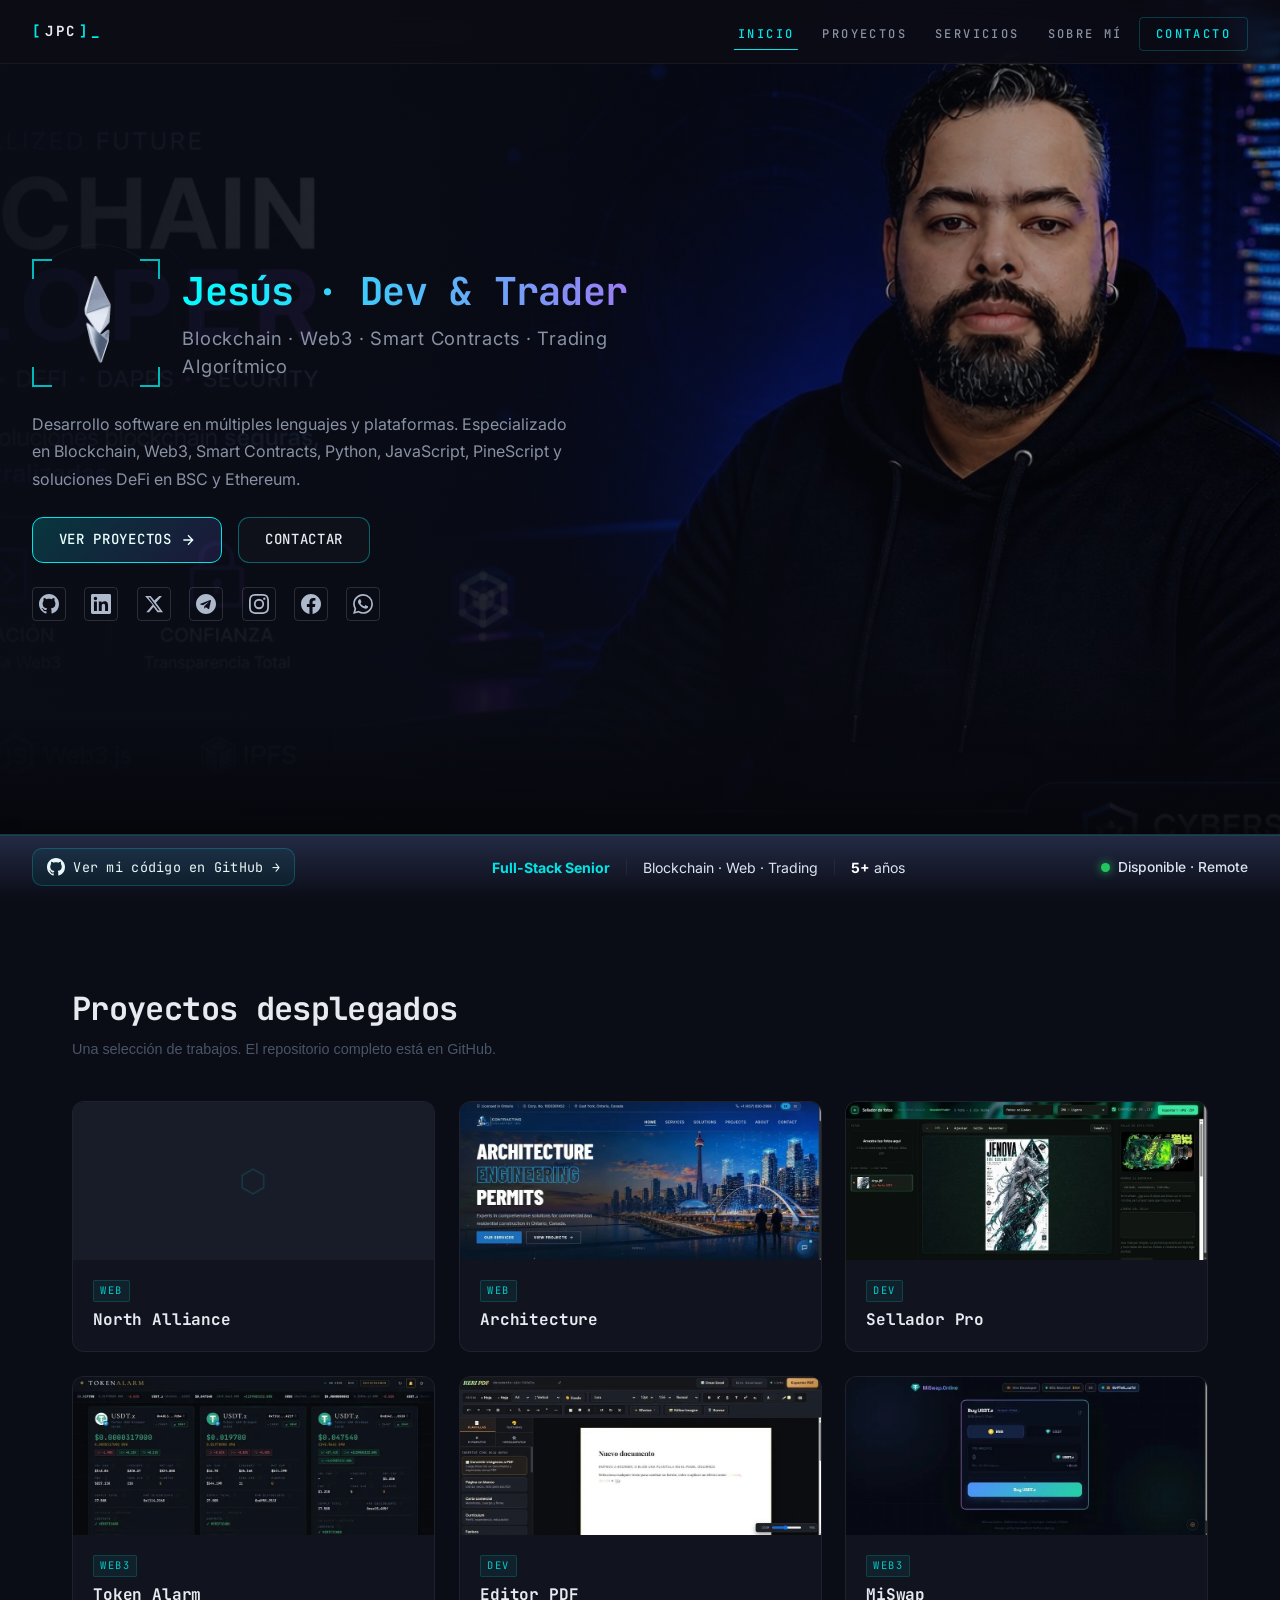
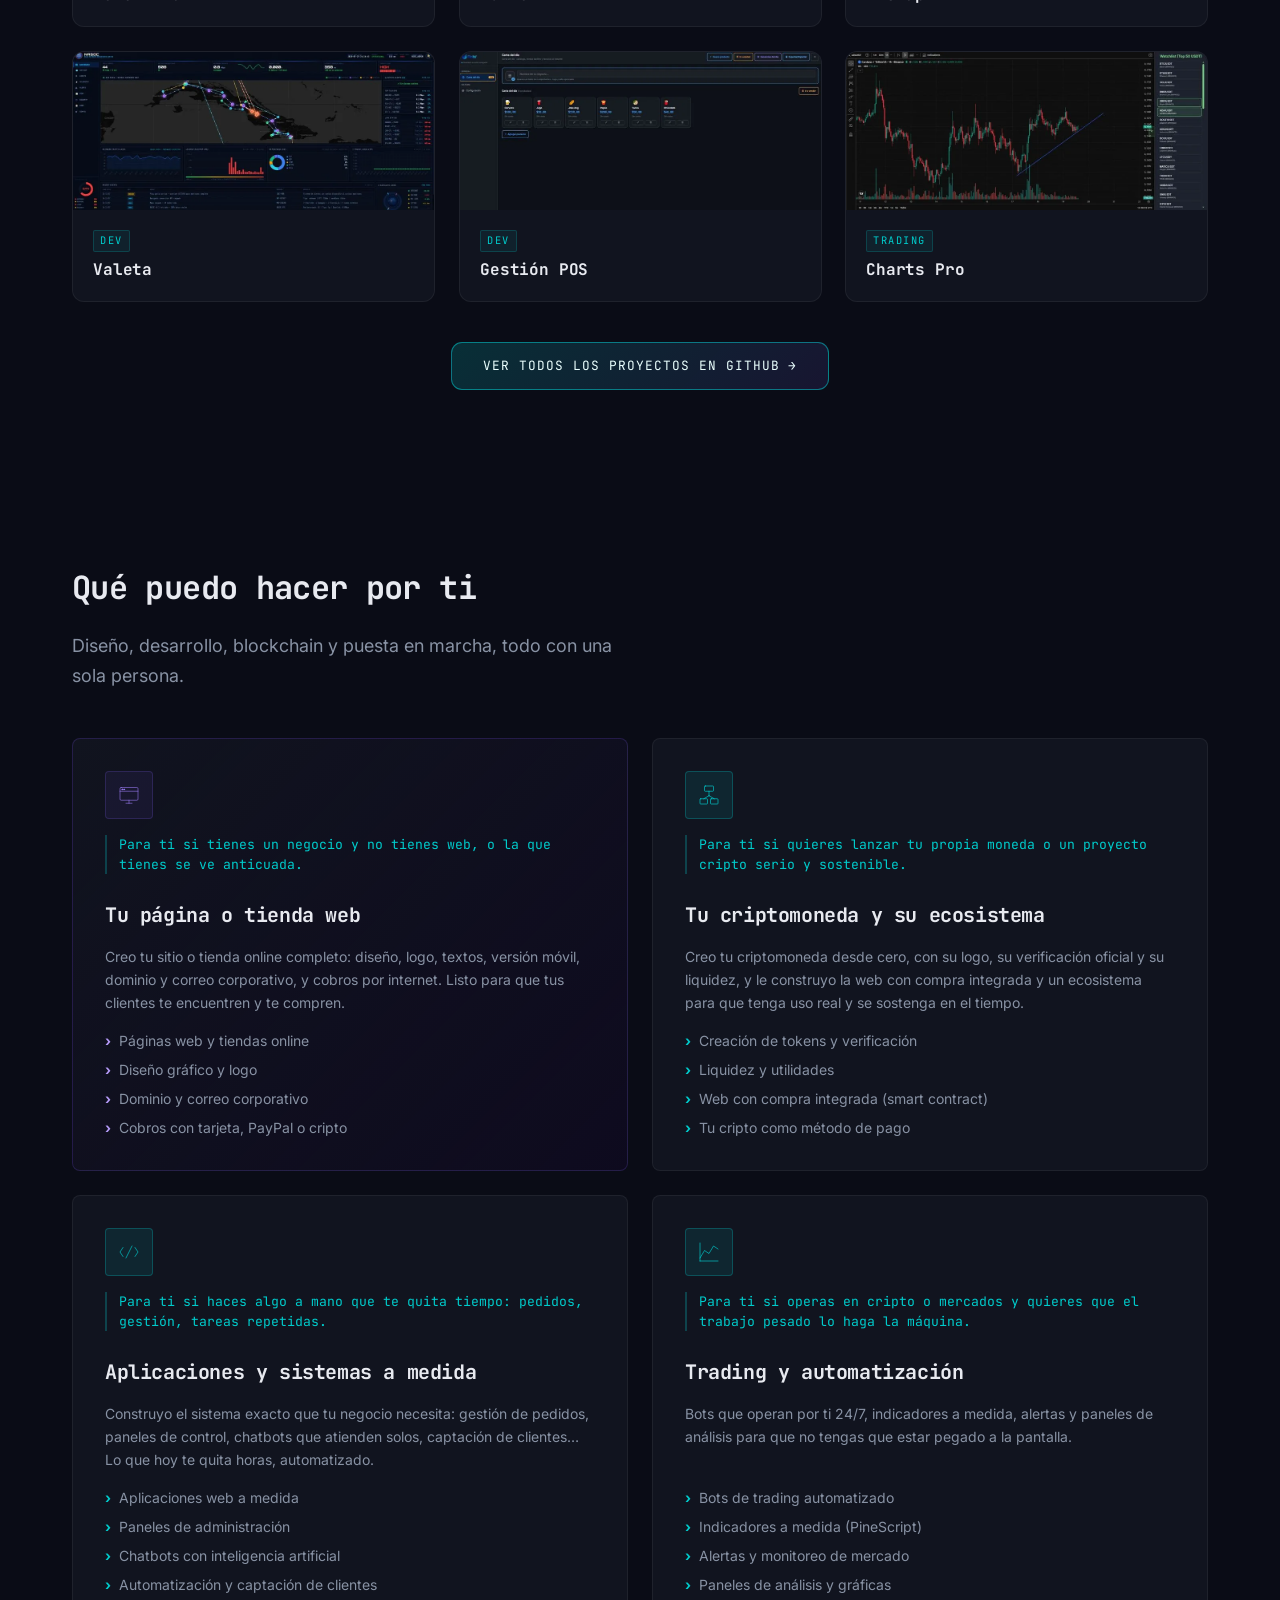
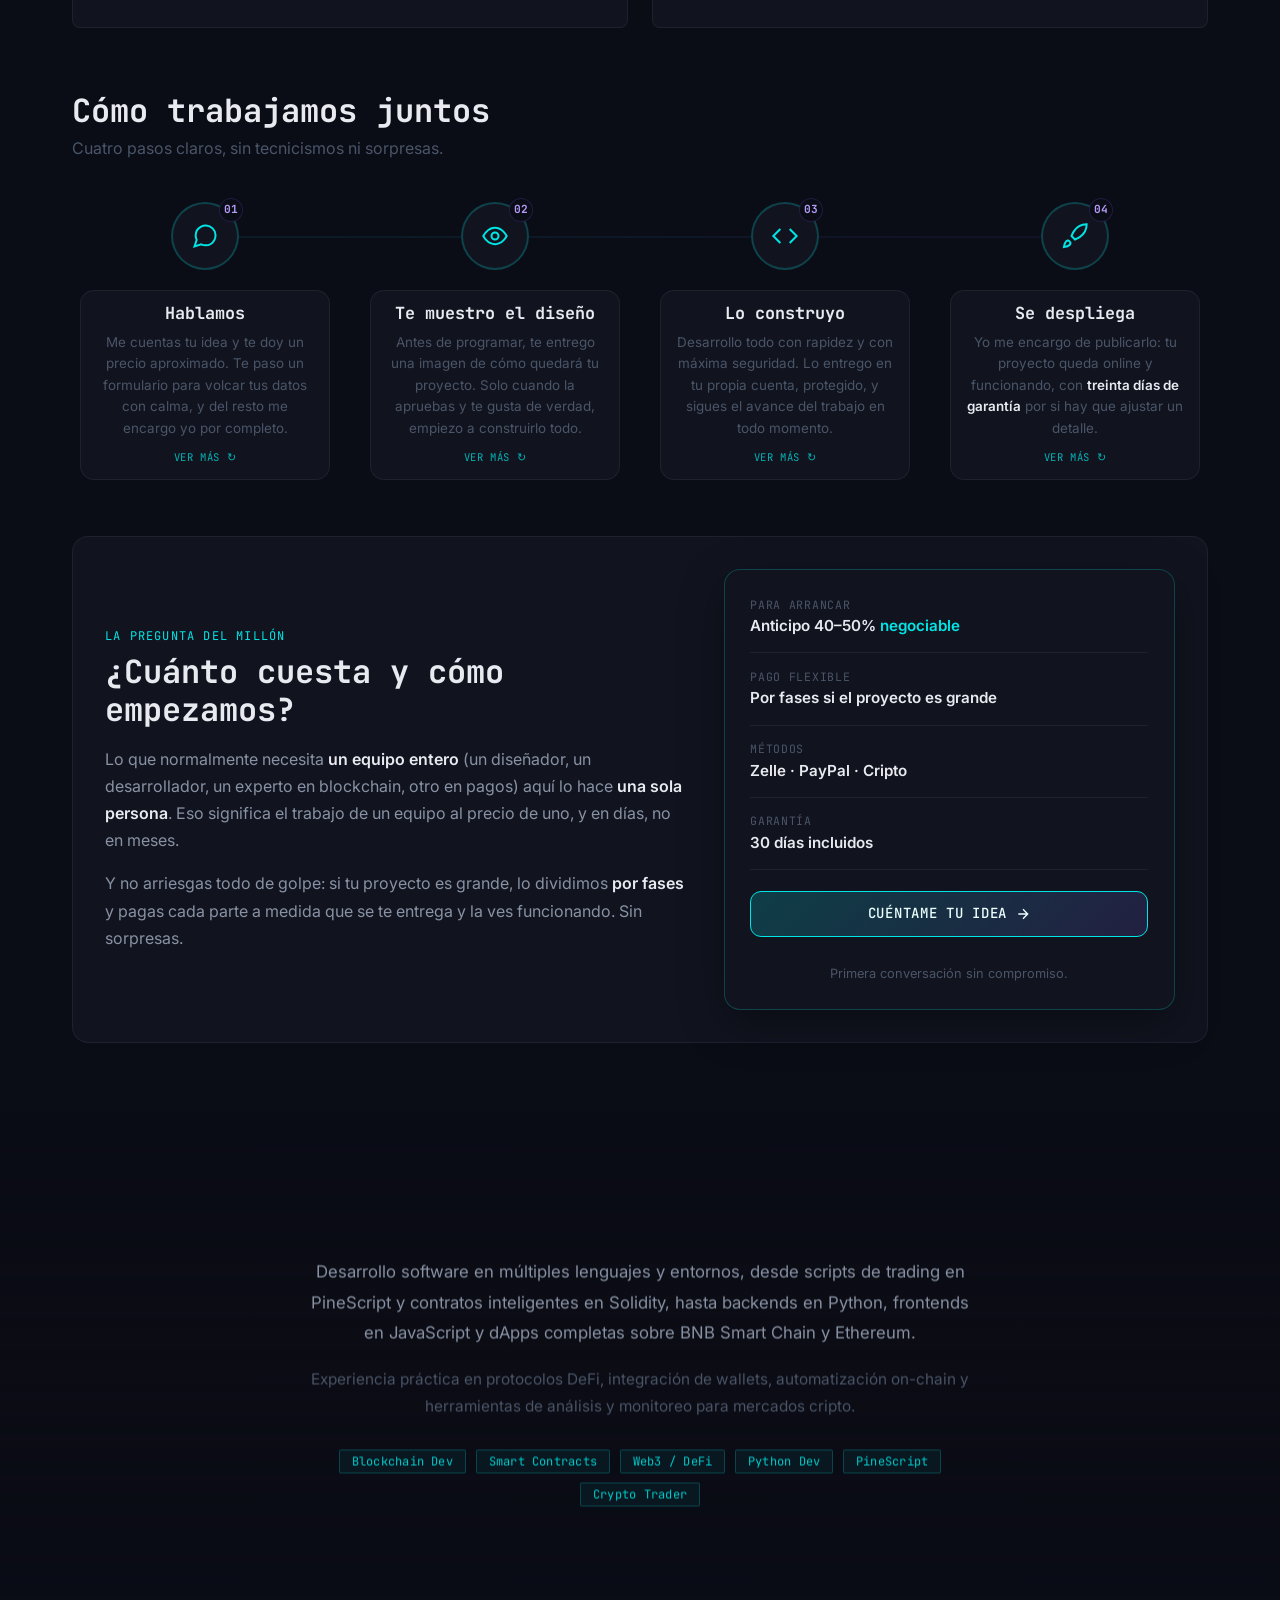
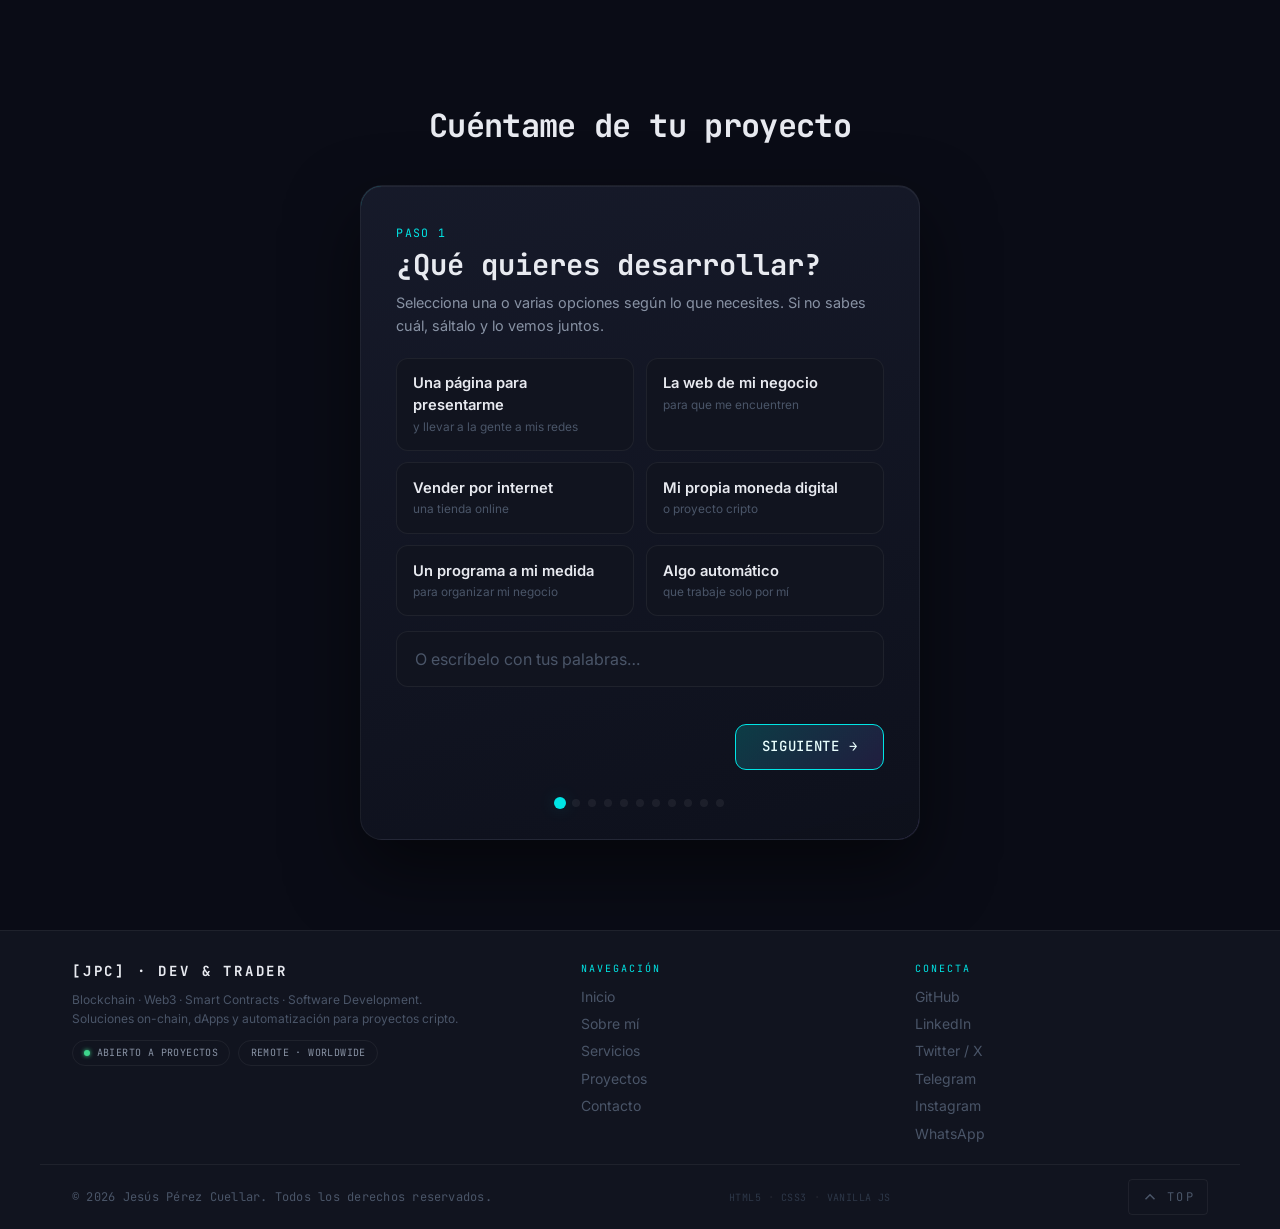
==== commit a5e575fc: "Add files via upload" ====
--- a/index.html
+++ b/index.html
@@ -1054,41 +1054,6 @@
 })();
 </script>
 <script>
-/* Sobre mí: cursor LUPA que amplía el texto debajo */
-(function(){
-  var section = document.getElementById('about');
-  var content = section ? section.querySelector('.about-center') : null;
-  if(!section || !content) return;
-  var SCALE = 1.75, R = 95; // radio de la lente (190/2)
-
-  var lens = document.createElement('div');
-  lens.className = 'about-lens';
-  var inner = content.cloneNode(true);
-  inner.removeAttribute('id');
-  inner.className = 'about-lens-content';
-  lens.appendChild(inner);
-  section.appendChild(lens);
-
-  function sync(){ inner.style.width = content.offsetWidth + 'px'; }
-  sync(); window.addEventListener('resize', sync);
-
-  section.addEventListener('mousemove', function(e){
-    var cR = content.getBoundingClientRect();
-    var sR = section.getBoundingClientRect();
-    // solo dentro del bloque de contenido
-    if(e.clientX < cR.left || e.clientX > cR.right || e.clientY < cR.top || e.clientY > cR.bottom){
-      lens.classList.remove('on'); return;
-    }
-    lens.classList.add('on');
-    var x = e.clientX - cR.left, y = e.clientY - cR.top;
-    lens.style.left = (e.clientX - sR.left - R) + 'px';
-    lens.style.top  = (e.clientY - sR.top  - R) + 'px';
-    inner.style.transform = 'translate(' + (R - x*SCALE) + 'px,' + (R - y*SCALE) + 'px) scale(' + SCALE + ')';
-  });
-  section.addEventListener('mouseleave', function(){ lens.classList.remove('on'); });
-})();
-</script>
-<script>
 /* Flip de las tarjetas "Cómo trabajamos" al tocar (móvil/touch) */
 (function(){
   document.querySelectorAll('.flow-step').forEach(function(step){
--- a/css/layout.css
+++ b/css/layout.css
@@ -158,13 +158,12 @@
   left: 0;
   right: 0;
   bottom: 0;
-  background: rgba(5, 5, 8, 0.97);
-  backdrop-filter: var(--glass-blur-heavy);
-  -webkit-backdrop-filter: var(--glass-blur-heavy);
-  z-index: calc(var(--z-sticky) - 1);
+  background: #07080d;
+  z-index: 700;
   display: flex;
   align-items: center;
   justify-content: center;
+  overflow-y: auto;
   border-top: 1px solid var(--color-border-cyan);
 }
 
--- a/css/components.css
+++ b/css/components.css
@@ -1642,17 +1642,22 @@
 }
 
 /* Tarjeta de cristal por paso del flujo (efecto como las de servicios) */
-.flow-card {
-  margin-top: .25rem; width: 100%;
-  background: var(--color-bg-surface); border: 1px solid var(--color-border);
-  border-radius: 14px; padding: 1.15rem 1rem;
-  transition: border-color .3s var(--ease-default), transform .3s var(--ease-cyber), box-shadow .35s var(--ease-out);
-}
-.flow-step:hover .flow-card, .flow-step:focus-within .flow-card {
-  border-color: var(--color-border-cyan);
-  transform: translateY(-5px);
-  box-shadow: var(--glow-cyan-sm), 0 14px 32px rgba(0,0,0,.4);
-}
+.flow-card { margin-top: .25rem; width: 100%; min-height: 190px; perspective: 1200px; background: transparent; border: none; }
+.flow-card-inner { position: relative; width: 100%; min-height: 190px; transition: transform .6s cubic-bezier(.4,.2,.2,1); transform-style: preserve-3d; }
+.flow-card:hover .flow-card-inner, .flow-card:focus-within .flow-card-inner, .flow-card.flipped .flow-card-inner { transform: rotateY(180deg); }
+.flow-card-face {
+  position: absolute; inset: 0; display: flex; flex-direction: column; align-items: center; justify-content: center; text-align: center;
+  padding: 1.15rem 1rem; background: var(--color-bg-surface); border: 1px solid var(--color-border); border-radius: 14px;
+  backface-visibility: hidden; -webkit-backface-visibility: hidden;
+  transition: box-shadow .35s var(--ease-out), border-color .3s;
+}
+.flow-card-back { transform: rotateY(180deg); border-color: var(--color-border-cyan); }
+.flow-card-back p { color: var(--color-text-secondary); font-size: .82rem; line-height: 1.55; }
+.flow-card:hover .flow-card-face, .flow-card:focus-within .flow-card-face, .flow-card.flipped .flow-card-face {
+  box-shadow: var(--glow-cyan-sm), 0 14px 32px rgba(0,0,0,.4); border-color: var(--color-border-cyan);
+}
+.flow-flip-hint { margin-top: .7rem; font-family: var(--font-mono, monospace); font-size: .66rem; letter-spacing: .06em; text-transform: uppercase; color: var(--color-cyan-400); opacity: .75; }
+.flow-step { cursor: pointer; }
 
 /* "Cómo empezamos": mismo efecto de movimiento en la tarjeta */
 .svc-start-card { transition: border-color .3s var(--ease-default), transform .3s var(--ease-cyber), box-shadow .35s var(--ease-out); }
@@ -1717,3 +1722,24 @@
 .about-lens-content { position: absolute; top: 0; left: 0; transform-origin: 0 0; }
 .about-lens-content .about-lead--dim { color: var(--color-text-secondary); }
 @media (hover: none) { .about-lens { display: none !important; } }
+
+/* Ocultar el eyebrow "// 04 PROYECTOS" de la galería */
+.bpf-eyebrow { display: none !important; }
+
+/* Centrar TODOS los títulos en versión móvil */
+@media (max-width: 768px) {
+  .section-title,
+  .section-subtitle,
+  .bpf-section-title,
+  .bpf-header,
+  .svc-process-title,
+  .svc-process-sub,
+  .svc-start-title,
+  .wiz-heading,
+  .about-h2 {
+    text-align: center !important;
+  }
+  .bpf-section-title { margin-left: auto; margin-right: auto; }
+  .svc-start-lead { text-align: center; }
+  .svc-start-eyebrow { display: block; }
+}
--- a/css/responsive.css
+++ b/css/responsive.css
@@ -107,12 +107,11 @@
   left: 0;
   right: 0;
   bottom: 0;
-  background: rgba(5, 5, 8, 0.97);
-  backdrop-filter: var(--glass-blur-heavy);
-  -webkit-backdrop-filter: var(--glass-blur-heavy);
-  z-index: calc(var(--z-sticky) - 1);
+  background: #07080d;
+  z-index: 700;
   align-items: center;
   justify-content: center;
+  overflow-y: auto;
   border-top: 1px solid var(--color-border-cyan);
   opacity: 1;
   transform: translateY(0);
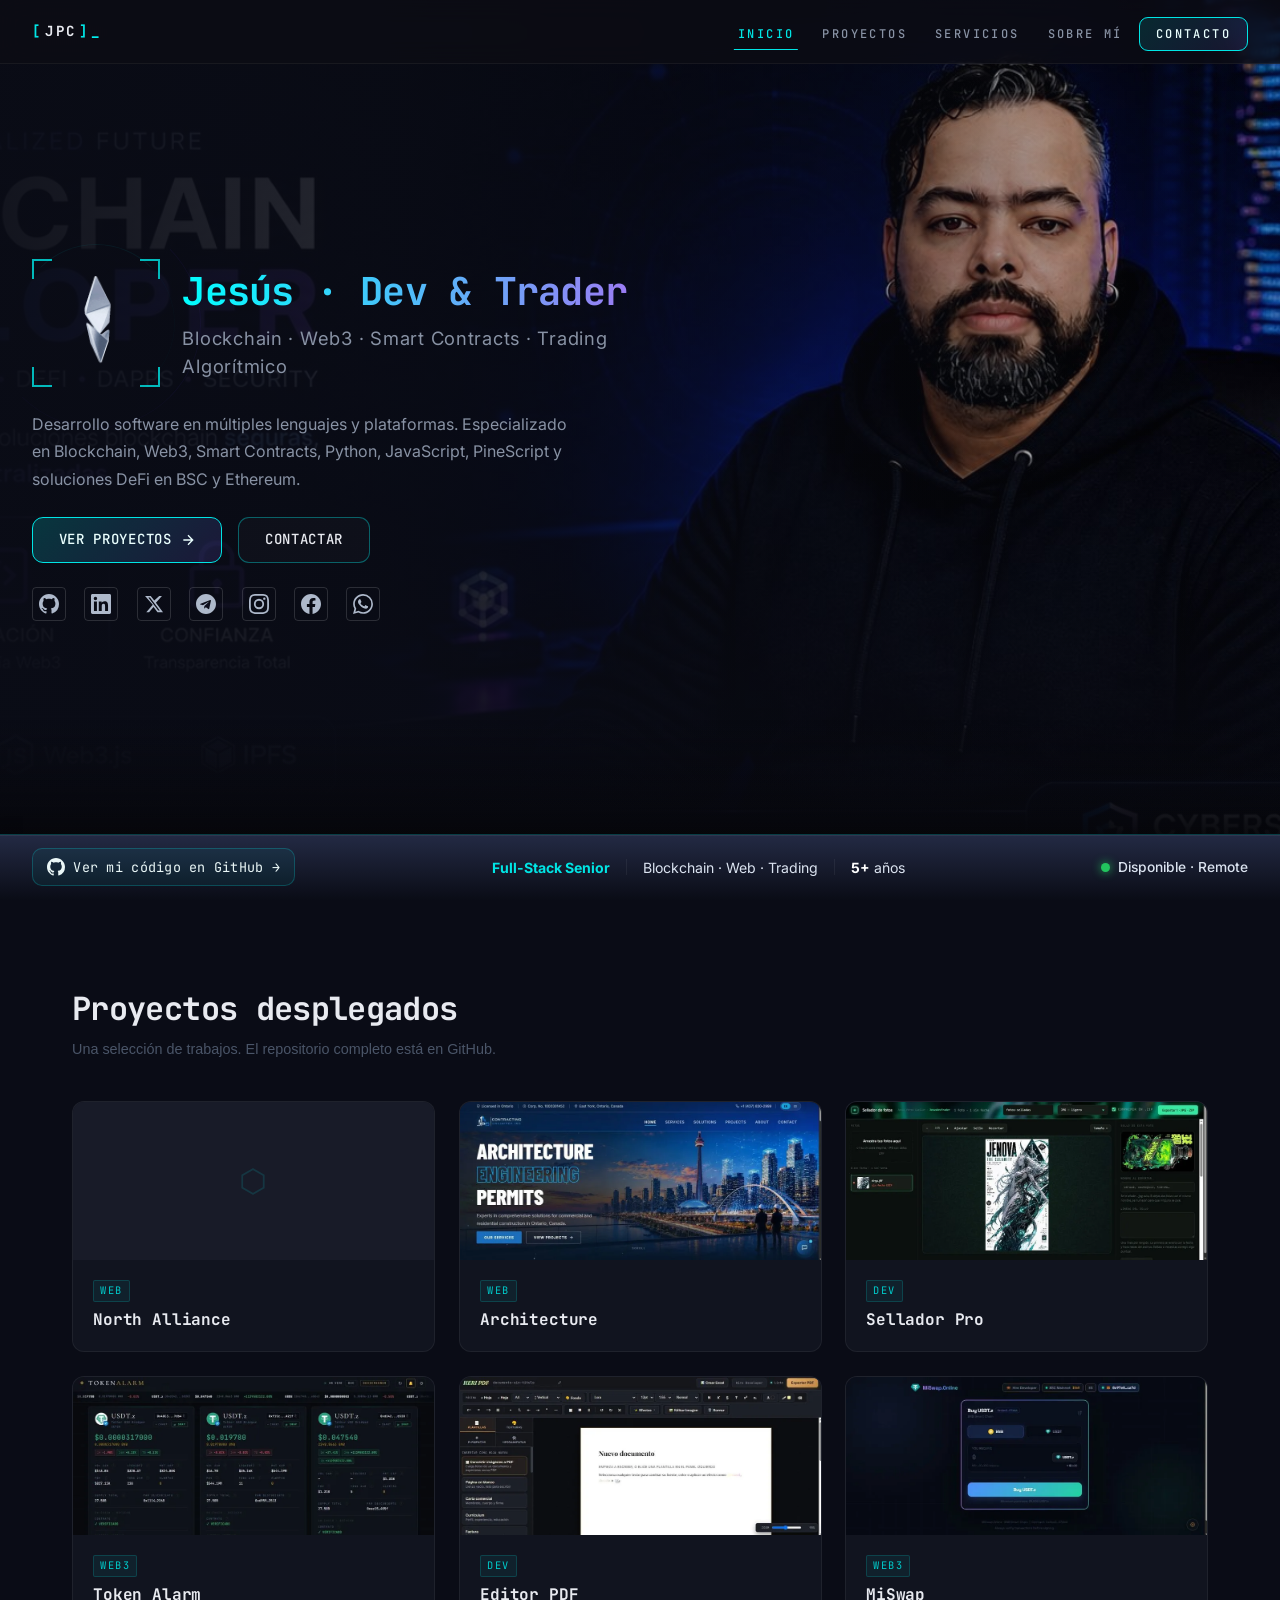
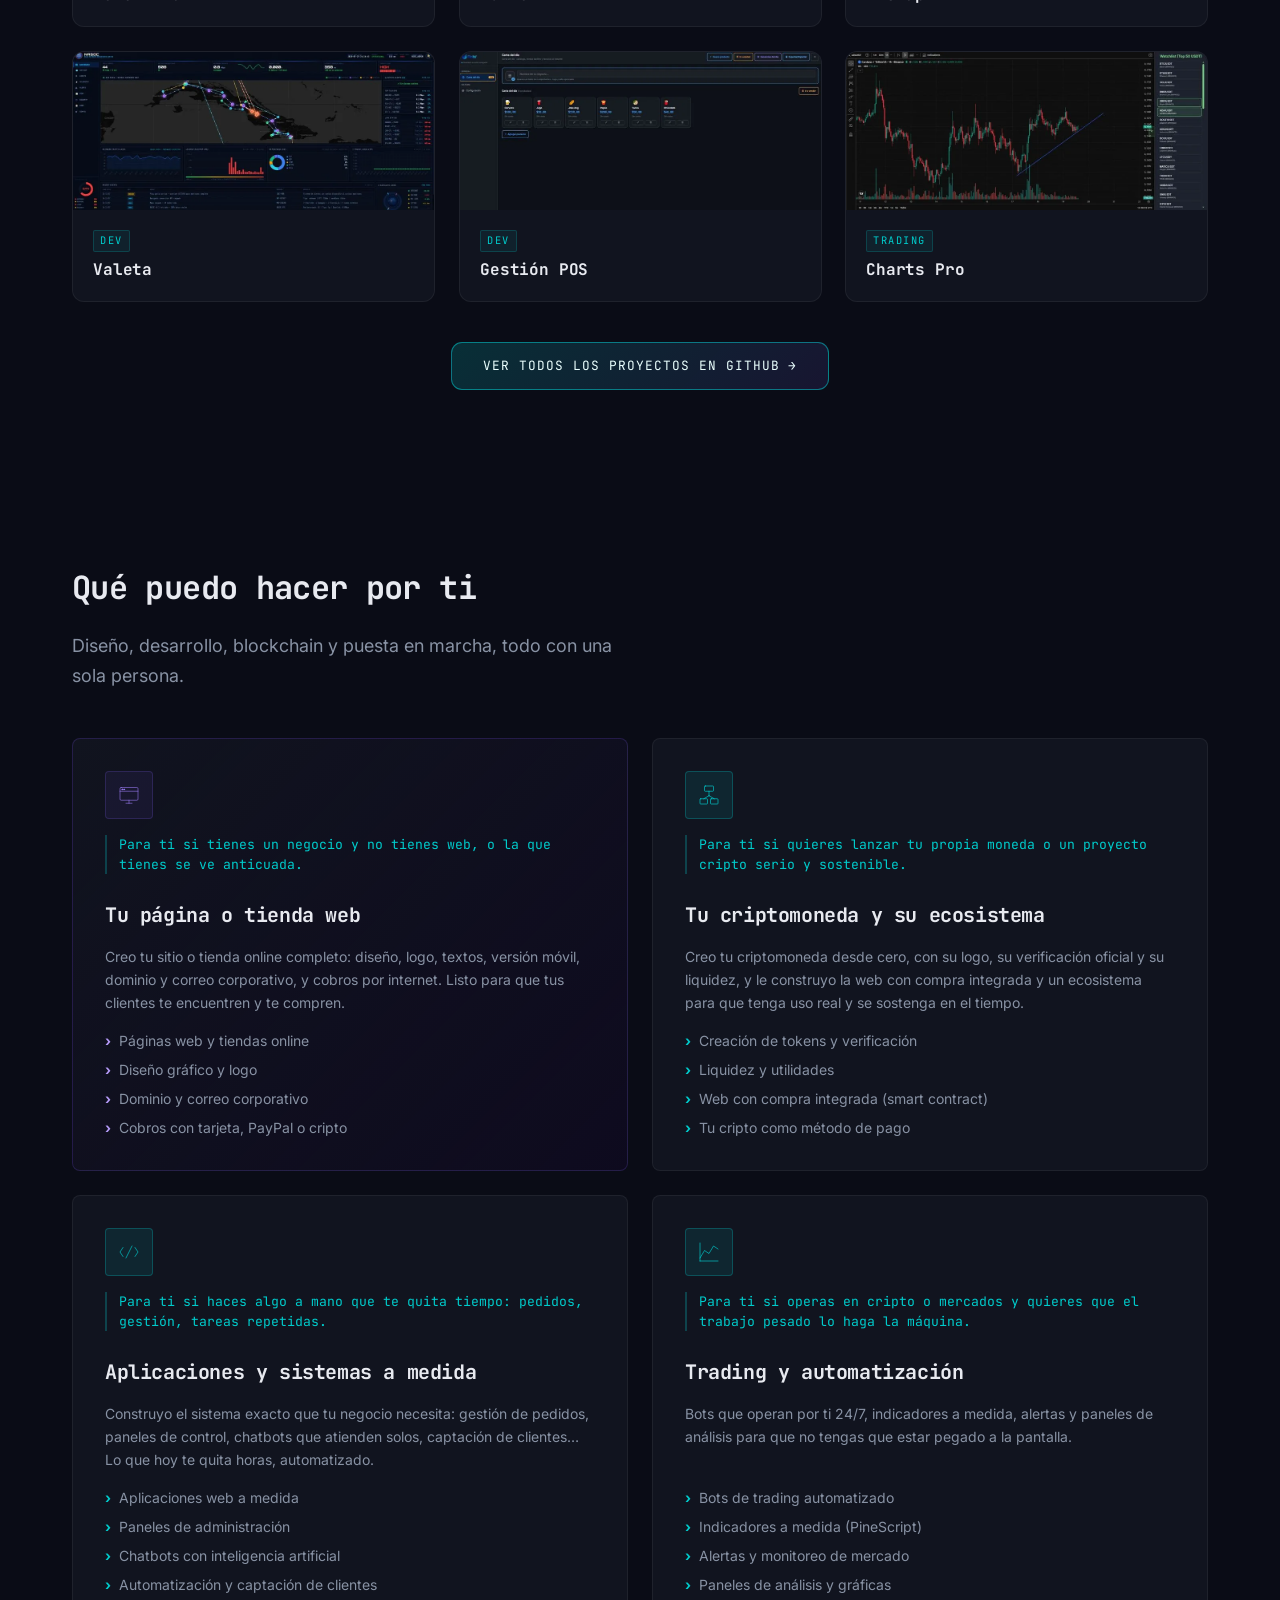
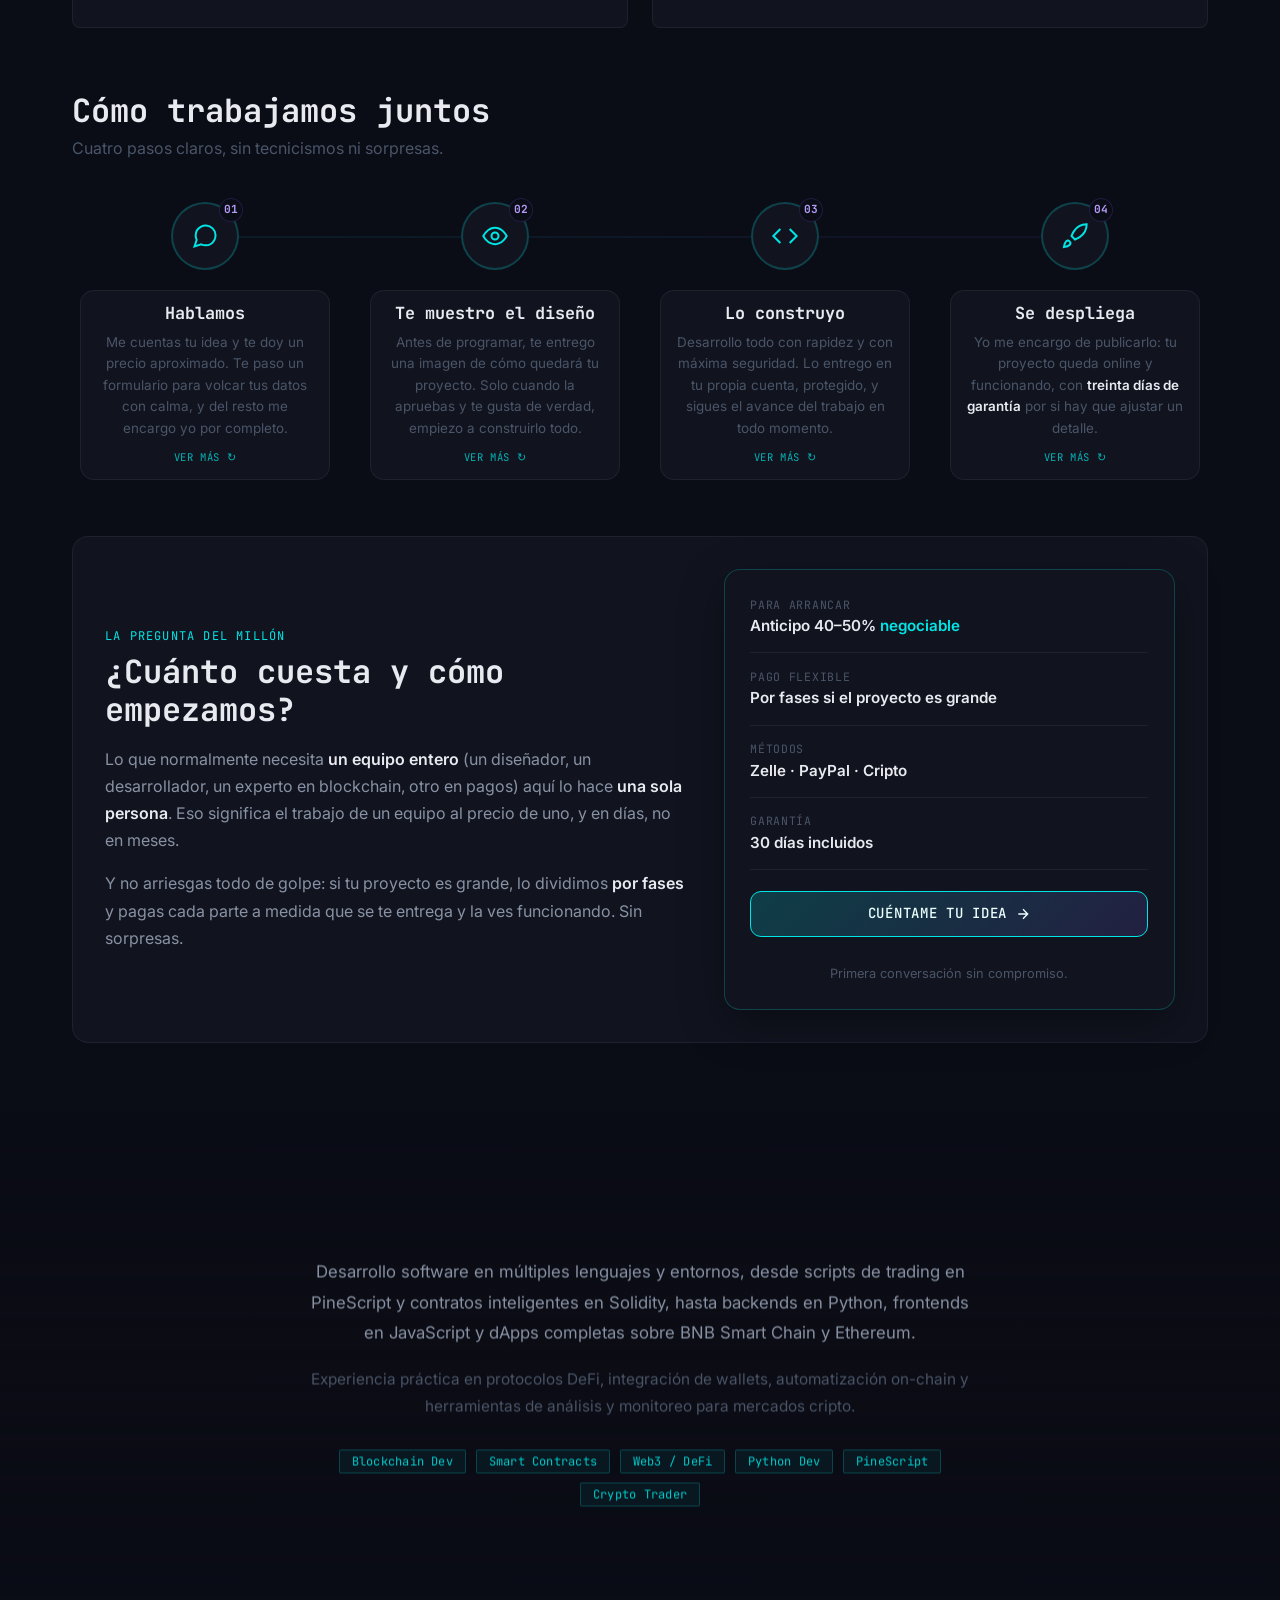
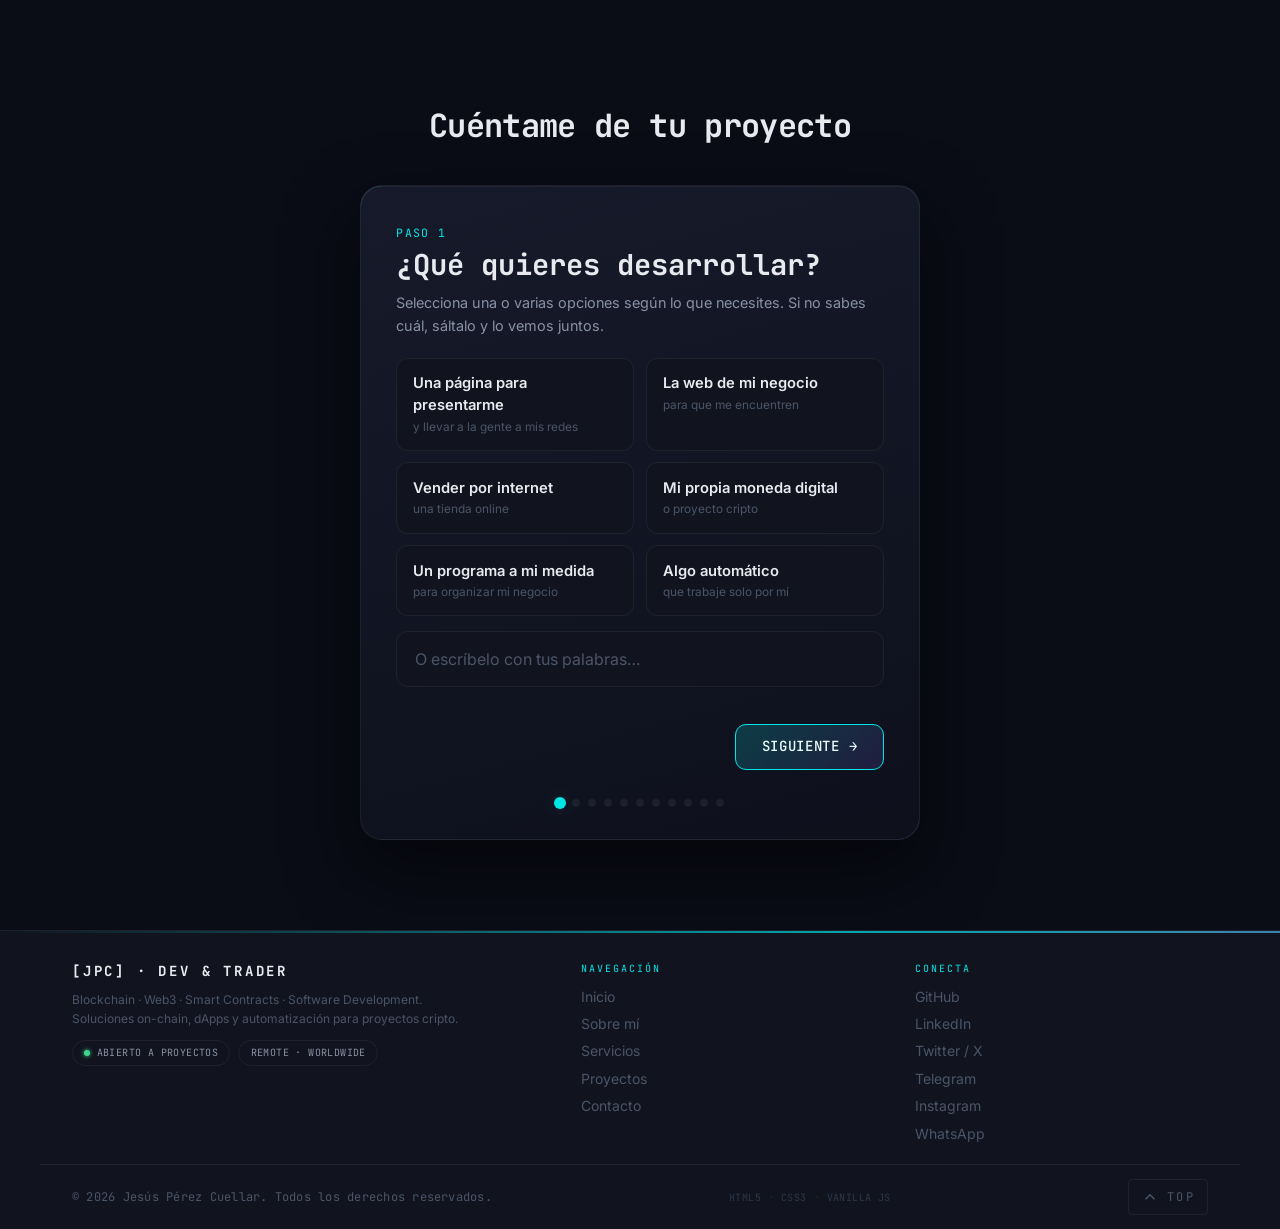
==== commit df768b3f: "Add files via upload" ====
--- a/index.html
+++ b/index.html
@@ -609,7 +609,7 @@
                     <span class="flow-flip-hint">ver más ↻</span>
                   </div>
                   <div class="flow-card-face flow-card-back">
-                    <p>Me cuentas tu idea por WhatsApp o rellenas el formulario. Te escucho, resuelvo tus dudas y te doy un precio aproximado, sin ningún compromiso, antes de que decidas nada.</p>
+                    <p>Aquí defines lo importante: a qué se dedica tu negocio, qué quieres lograr y a quién te diriges. Con eso preparo una propuesta pensada solo para ti.</p>
                     <span class="flow-flip-hint">volver ↺</span>
                   </div>
                 </div>
@@ -629,7 +629,7 @@
                     <span class="flow-flip-hint">ver más ↻</span>
                   </div>
                   <div class="flow-card-face flow-card-back">
-                    <p>Preparo una propuesta visual de tu proyecto y te la enseño en imágenes. La ajustamos juntos las veces que haga falta, hasta que quede exactamente como la imaginabas.</p>
+                    <p>Verás las tipografías, los colores y cada sección en su lugar. Ajustamos los detalles las veces que necesites, hasta que sientas que de verdad es tu marca.</p>
                     <span class="flow-flip-hint">volver ↺</span>
                   </div>
                 </div>
@@ -649,7 +649,7 @@
                     <span class="flow-flip-hint">ver más ↻</span>
                   </div>
                   <div class="flow-card-face flow-card-back">
-                    <p>Programo todo con buenas prácticas y seguridad de nivel profesional. Te mantengo al tanto del avance y puedes pedirme cambios en cualquier momento del proceso.</p>
+                    <p>Todo queda a tu nombre: tu cuenta, tus accesos y tu propiedad total. Además lo dejo optimizado para que cargue veloz y se vea perfecto en móvil y computadora.</p>
                     <span class="flow-flip-hint">volver ↺</span>
                   </div>
                 </div>
@@ -669,7 +669,7 @@
                     <span class="flow-flip-hint">ver más ↻</span>
                   </div>
                   <div class="flow-card-face flow-card-back">
-                    <p>Publico tu proyecto y queda funcionando en internet, listo para tus clientes. Incluye treinta días de garantía y la opción de soporte continuo cuando lo necesites.</p>
+                    <p>Te enseño a administrarlo para que no dependas de nadie. Y si el día de mañana quieres crecer o añadir cosas nuevas, aquí sigo para acompañarte.</p>
                     <span class="flow-flip-hint">volver ↺</span>
                   </div>
                 </div>
--- a/css/components.css
+++ b/css/components.css
@@ -1644,7 +1644,7 @@
 /* Tarjeta de cristal por paso del flujo (efecto como las de servicios) */
 .flow-card { margin-top: .25rem; width: 100%; min-height: 190px; perspective: 1200px; background: transparent; border: none; }
 .flow-card-inner { position: relative; width: 100%; min-height: 190px; transition: transform .6s cubic-bezier(.4,.2,.2,1); transform-style: preserve-3d; }
-.flow-card:hover .flow-card-inner, .flow-card:focus-within .flow-card-inner, .flow-card.flipped .flow-card-inner { transform: rotateY(180deg); }
+.flow-card.flipped .flow-card-inner { transform: rotateY(180deg); }
 .flow-card-face {
   position: absolute; inset: 0; display: flex; flex-direction: column; align-items: center; justify-content: center; text-align: center;
   padding: 1.15rem 1rem; background: var(--color-bg-surface); border: 1px solid var(--color-border); border-radius: 14px;
@@ -1653,9 +1653,8 @@
 }
 .flow-card-back { transform: rotateY(180deg); border-color: var(--color-border-cyan); }
 .flow-card-back p { color: var(--color-text-secondary); font-size: .82rem; line-height: 1.55; }
-.flow-card:hover .flow-card-face, .flow-card:focus-within .flow-card-face, .flow-card.flipped .flow-card-face {
-  box-shadow: var(--glow-cyan-sm), 0 14px 32px rgba(0,0,0,.4); border-color: var(--color-border-cyan);
-}
+.flow-card.flipped .flow-card-face { box-shadow: var(--glow-cyan-sm), 0 14px 32px rgba(0,0,0,.4); border-color: var(--color-border-cyan); }
+.flow-step:hover .flow-card-front { box-shadow: var(--glow-cyan-sm), 0 10px 26px rgba(0,0,0,.35); border-color: var(--color-border-cyan); }
 .flow-flip-hint { margin-top: .7rem; font-family: var(--font-mono, monospace); font-size: .66rem; letter-spacing: .06em; text-transform: uppercase; color: var(--color-cyan-400); opacity: .75; }
 .flow-step { cursor: pointer; }
 
@@ -1703,25 +1702,6 @@
   background: var(--color-cyan-glow-sm); box-shadow: 0 8px 20px rgba(0,0,0,.32);
 }
 
-/* ============================================================
-   SOBRE MÍ — cursor lupa (magnifier)
-   ============================================================ */
-#about { position: relative; }
-.about-lens {
-  position: absolute; width: 190px; height: 190px; border-radius: 50%;
-  border: 2px solid var(--color-cyan-400); overflow: hidden; pointer-events: none;
-  background: var(--color-bg-base);
-  box-shadow: 0 0 0 5px rgba(0,229,229,.10), 0 16px 44px rgba(0,0,0,.55), inset 0 0 34px rgba(0,229,229,.10);
-  opacity: 0; transition: opacity .18s ease; z-index: 30; display: none; will-change: left, top;
-}
-.about-lens.on { opacity: 1; display: block; }
-.about-lens::after {
-  content: ""; position: absolute; inset: 0; border-radius: 50%;
-  box-shadow: inset 0 0 40px rgba(0,0,0,.35); pointer-events: none;
-}
-.about-lens-content { position: absolute; top: 0; left: 0; transform-origin: 0 0; }
-.about-lens-content .about-lead--dim { color: var(--color-text-secondary); }
-@media (hover: none) { .about-lens { display: none !important; } }
 
 /* Ocultar el eyebrow "// 04 PROYECTOS" de la galería */
 .bpf-eyebrow { display: none !important; }
@@ -1743,3 +1723,48 @@
   .svc-start-lead { text-align: center; }
   .svc-start-eyebrow { display: block; }
 }
+
+/* Botón "Contacto" del navbar: efecto tornasol como los demás */
+.nav-link--cta {
+  position: relative; overflow: hidden; border-radius: 9px;
+  background: linear-gradient(135deg, rgba(0,229,229,.14), rgba(127,90,240,.12));
+  border: 1px solid var(--color-cyan-400) !important; color: #eafffe !important;
+  transition: transform .2s var(--ease-default), box-shadow .3s var(--ease-out), background .3s, border-color .2s;
+}
+.nav-link--cta::after {
+  content: ""; position: absolute; top: 0; left: -130%; width: 55%; height: 100%;
+  background: linear-gradient(100deg, transparent, rgba(255,255,255,.28), transparent);
+  transform: skewX(-18deg); transition: left .6s ease; pointer-events: none;
+}
+.nav-link--cta:hover::after { left: 150%; }
+.nav-link--cta:hover {
+  transform: translateY(-2px);
+  background: linear-gradient(135deg, rgba(0,229,229,.22), rgba(127,90,240,.18));
+  box-shadow: 0 8px 22px rgba(0,229,229,.28), var(--glow-cyan-sm);
+}
+/* quitar el subrayado/línea inferior que traen los nav-link normales */
+.nav-link--cta::before { display: none !important; }
+
+/* ============================================================
+   PIE DE PÁGINA — interacción (ya no se ve muerto)
+   ============================================================ */
+#footer { position: relative; }
+#footer::before {
+  content: ""; position: absolute; top: 0; left: 0; right: 0; height: 2px;
+  background: linear-gradient(90deg, transparent, var(--color-cyan-400), var(--color-violet-400, #7f5af0), transparent);
+  background-size: 200% 100%; animation: footerLine 6s linear infinite; opacity: .7;
+}
+@keyframes footerLine { 0% { background-position: 200% 0; } 100% { background-position: -200% 0; } }
+
+.footer-badge { transition: color .25s ease, border-color .25s ease, background .25s ease, transform .2s ease, box-shadow .3s ease; cursor: default; }
+.footer-badge:hover {
+  color: var(--color-cyan-400); border-color: var(--color-border-cyan);
+  background: var(--color-cyan-glow-sm); transform: translateY(-2px);
+  box-shadow: 0 5px 16px rgba(0,229,229,.18);
+}
+.footer-logo { transition: color .25s ease, text-shadow .25s ease; cursor: default; display: inline-block; }
+.footer-logo:hover { color: var(--color-cyan-400); text-shadow: 0 0 18px var(--color-cyan-glow); }
+.footer-col-title { transition: text-shadow .25s ease; }
+.footer-col-title:hover { text-shadow: 0 0 14px var(--color-cyan-glow); }
+.footer-copy { transition: color .25s ease; }
+.footer-copy:hover { color: var(--color-text-secondary); }
